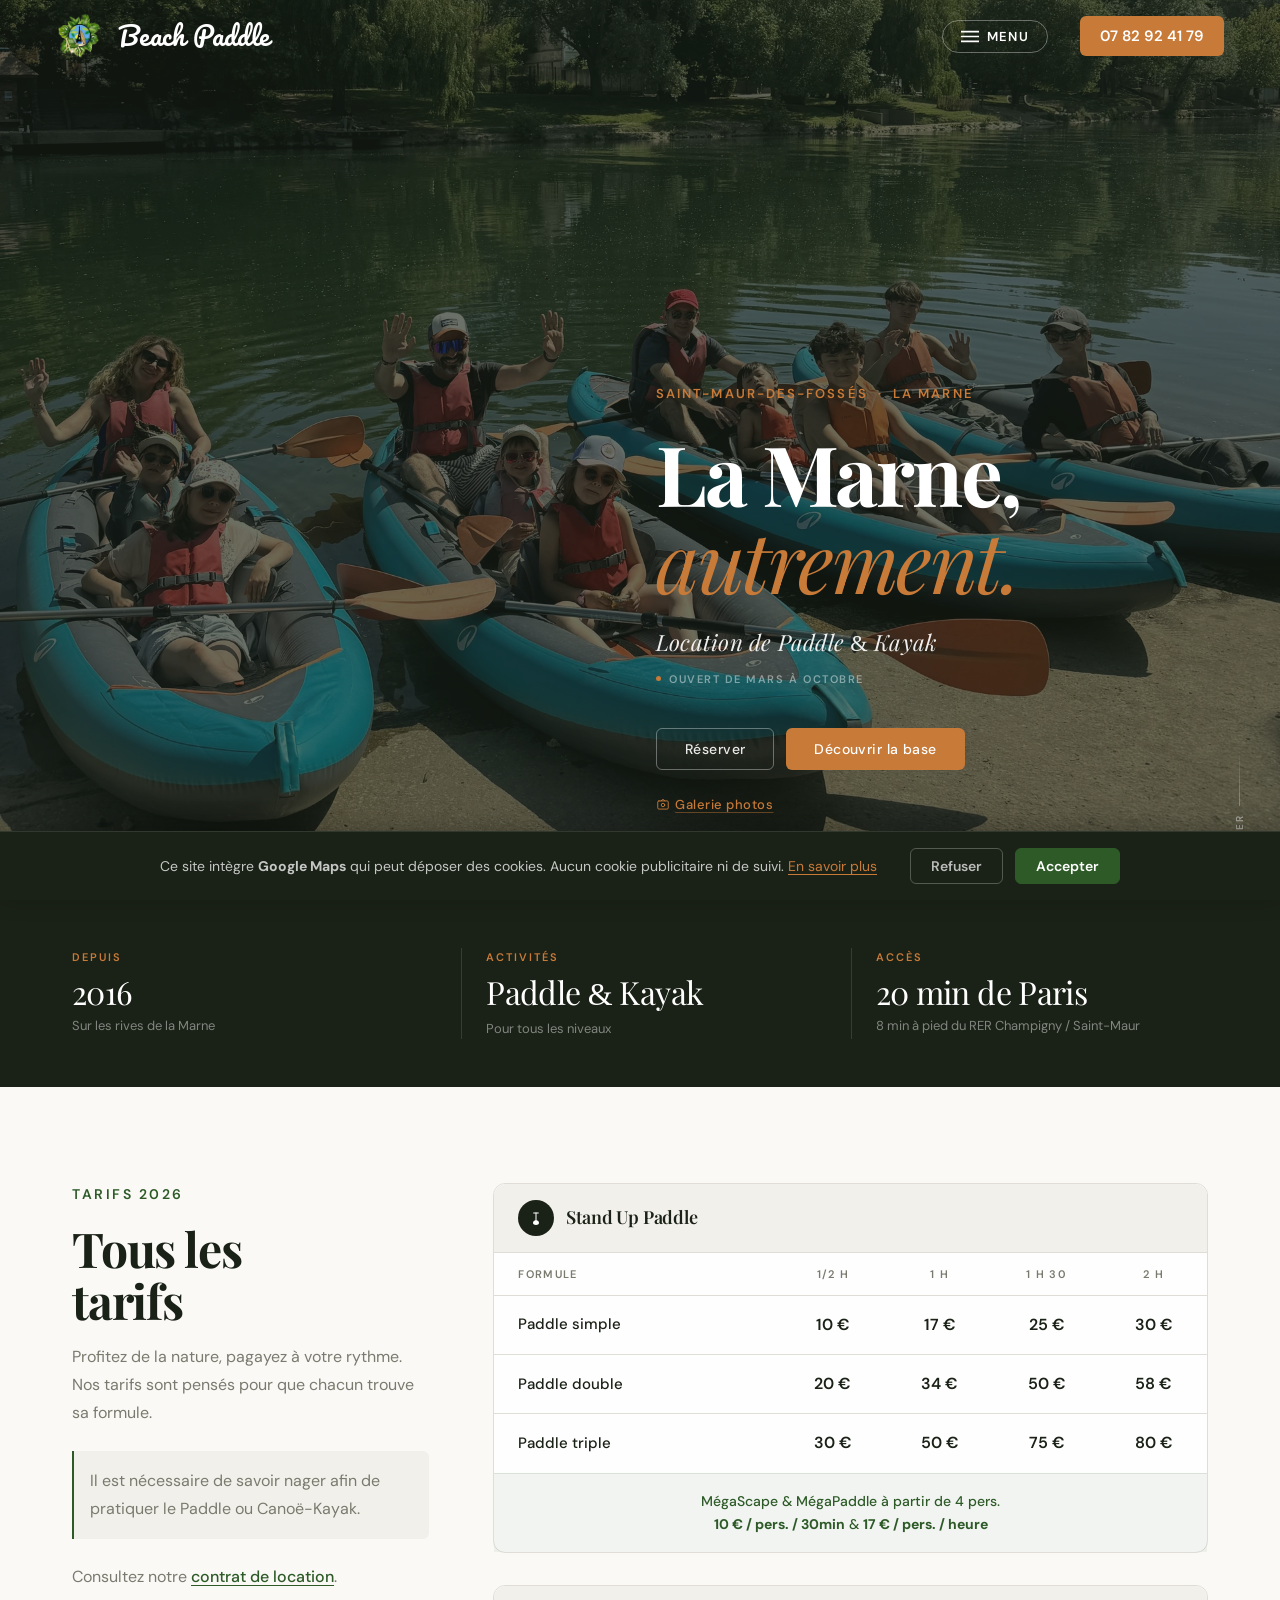
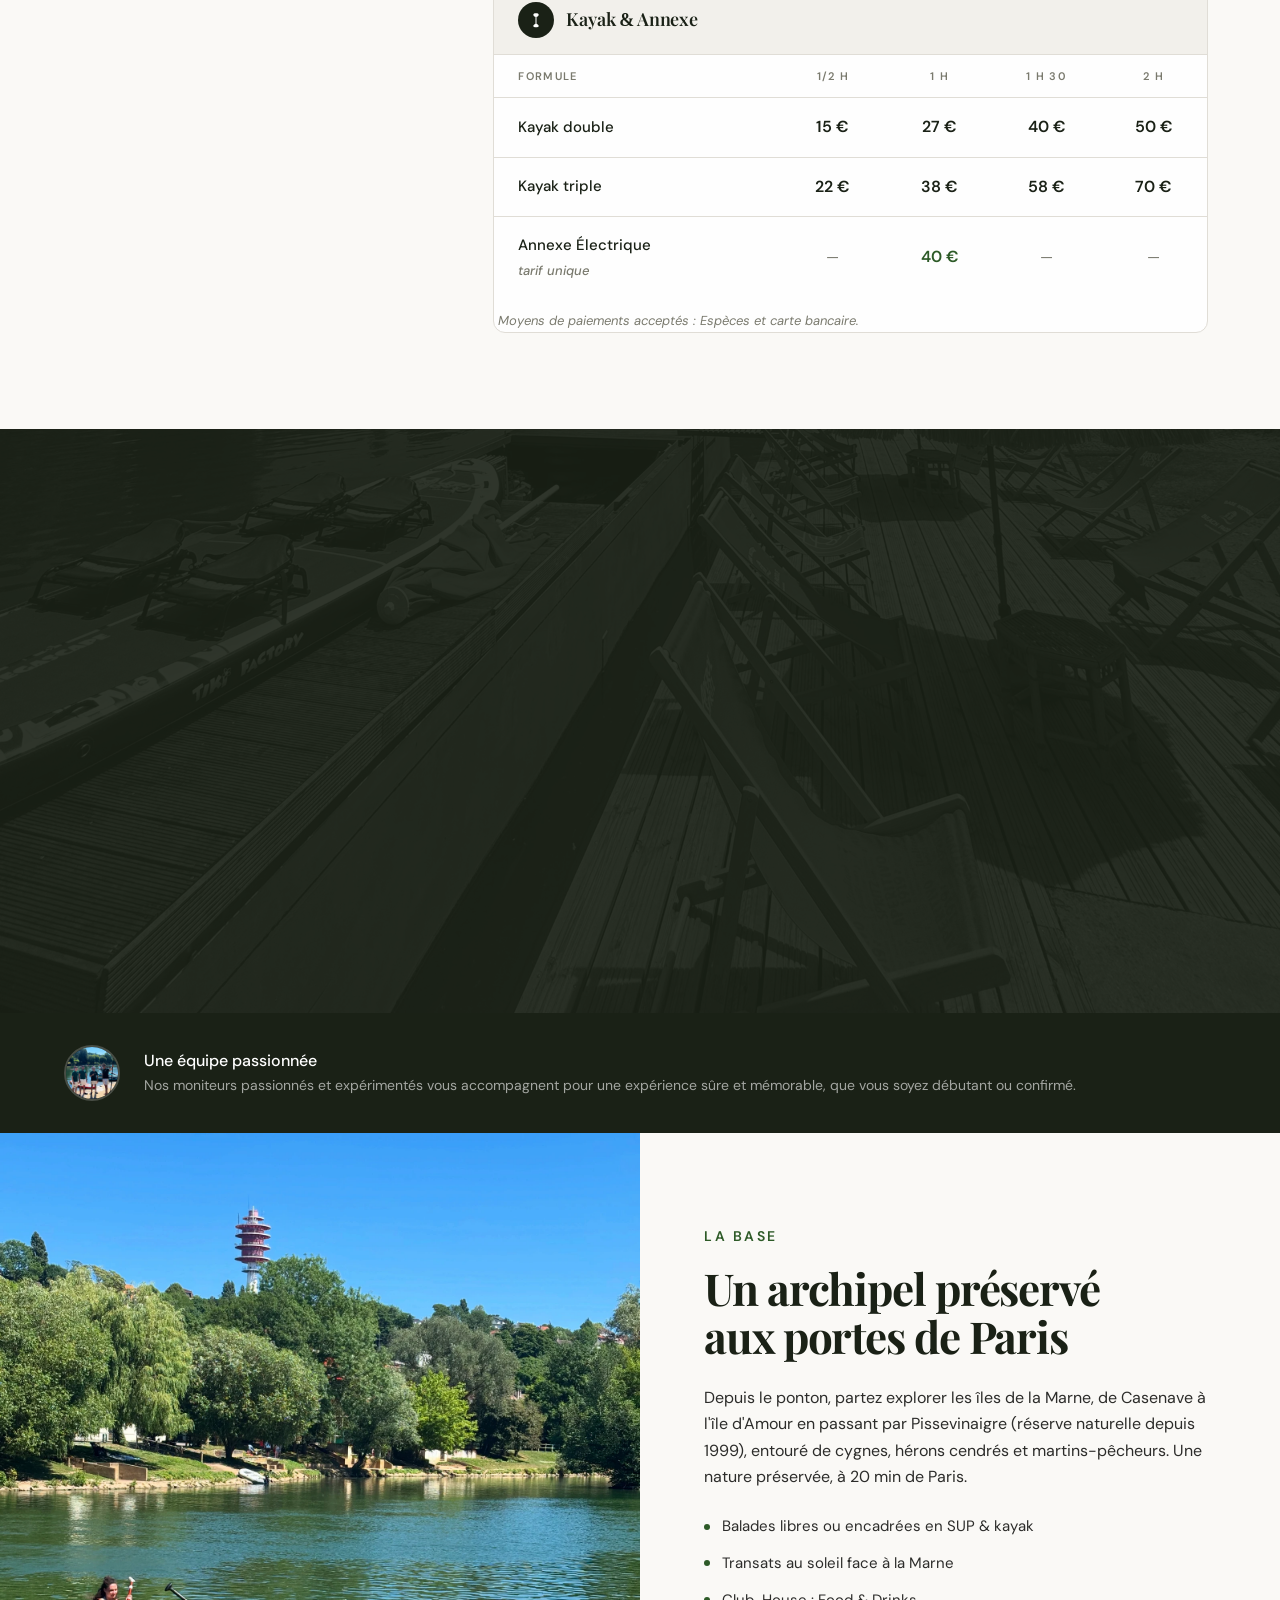
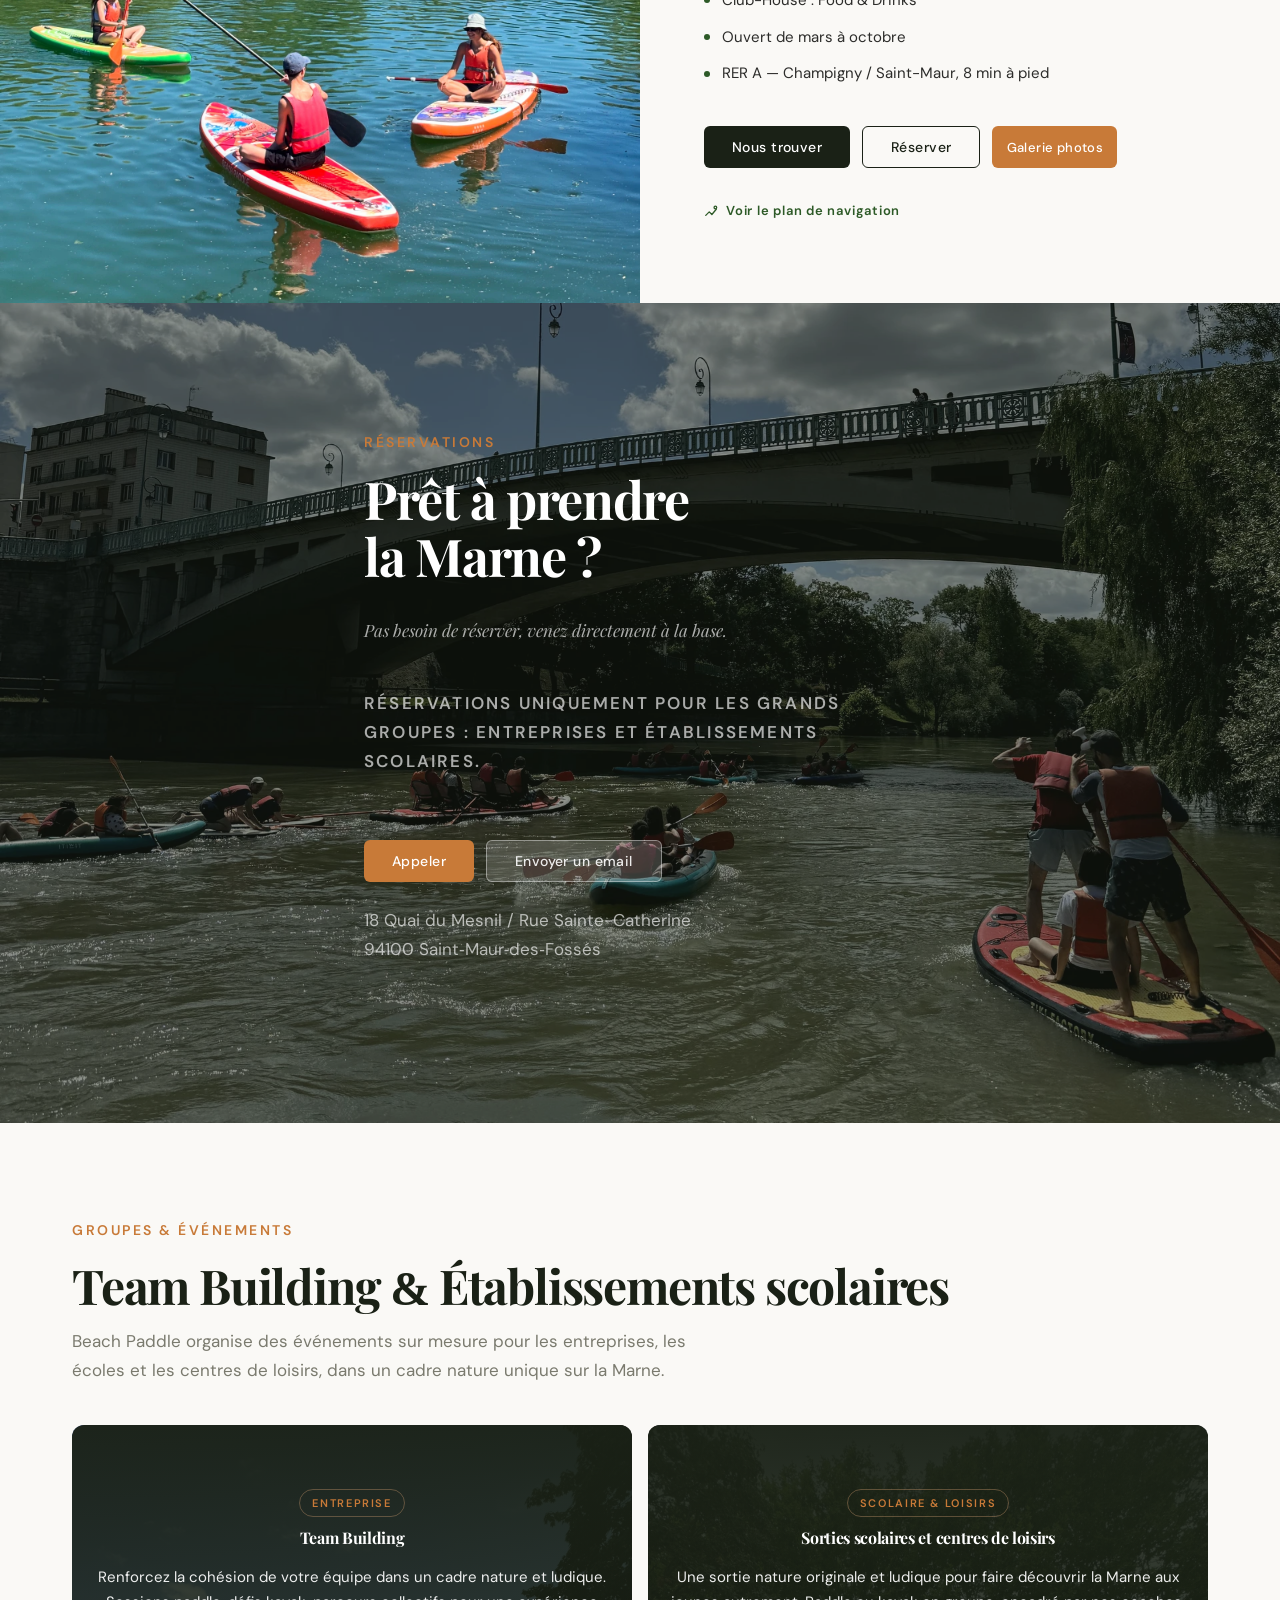
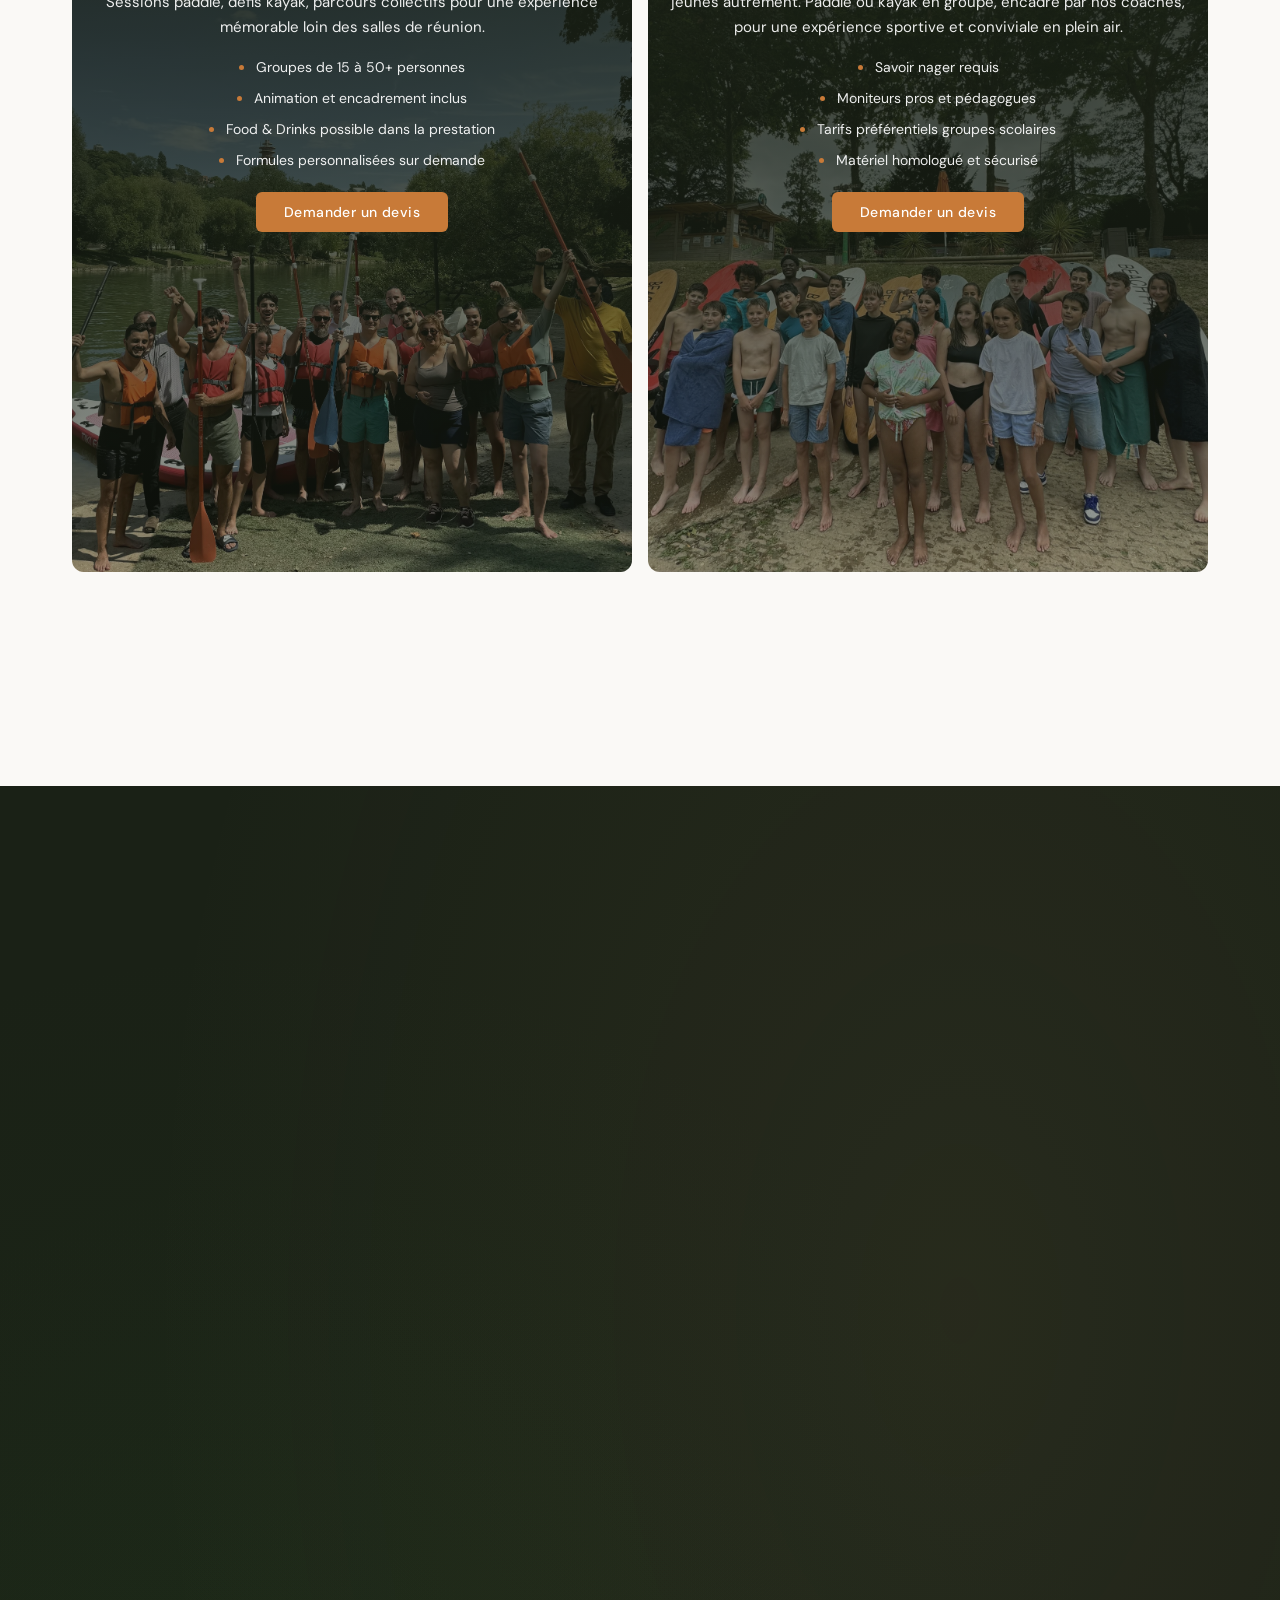
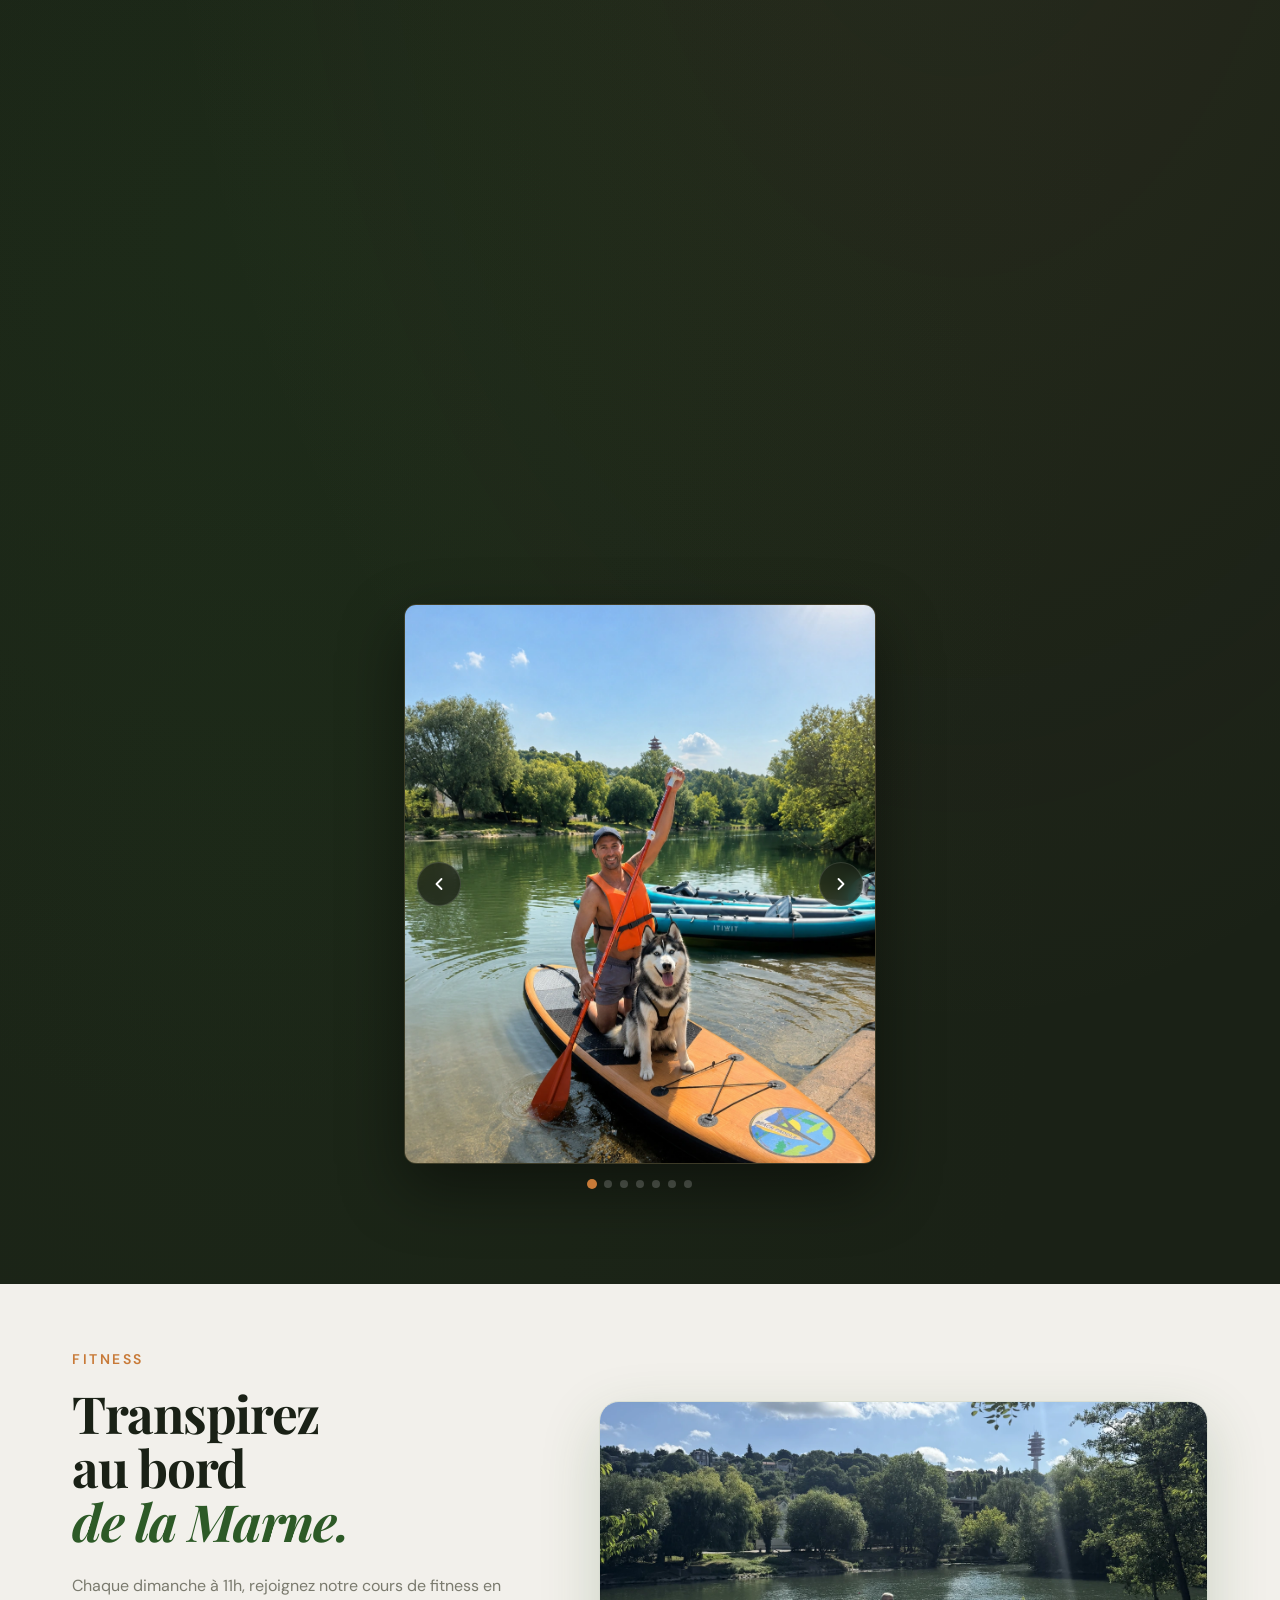
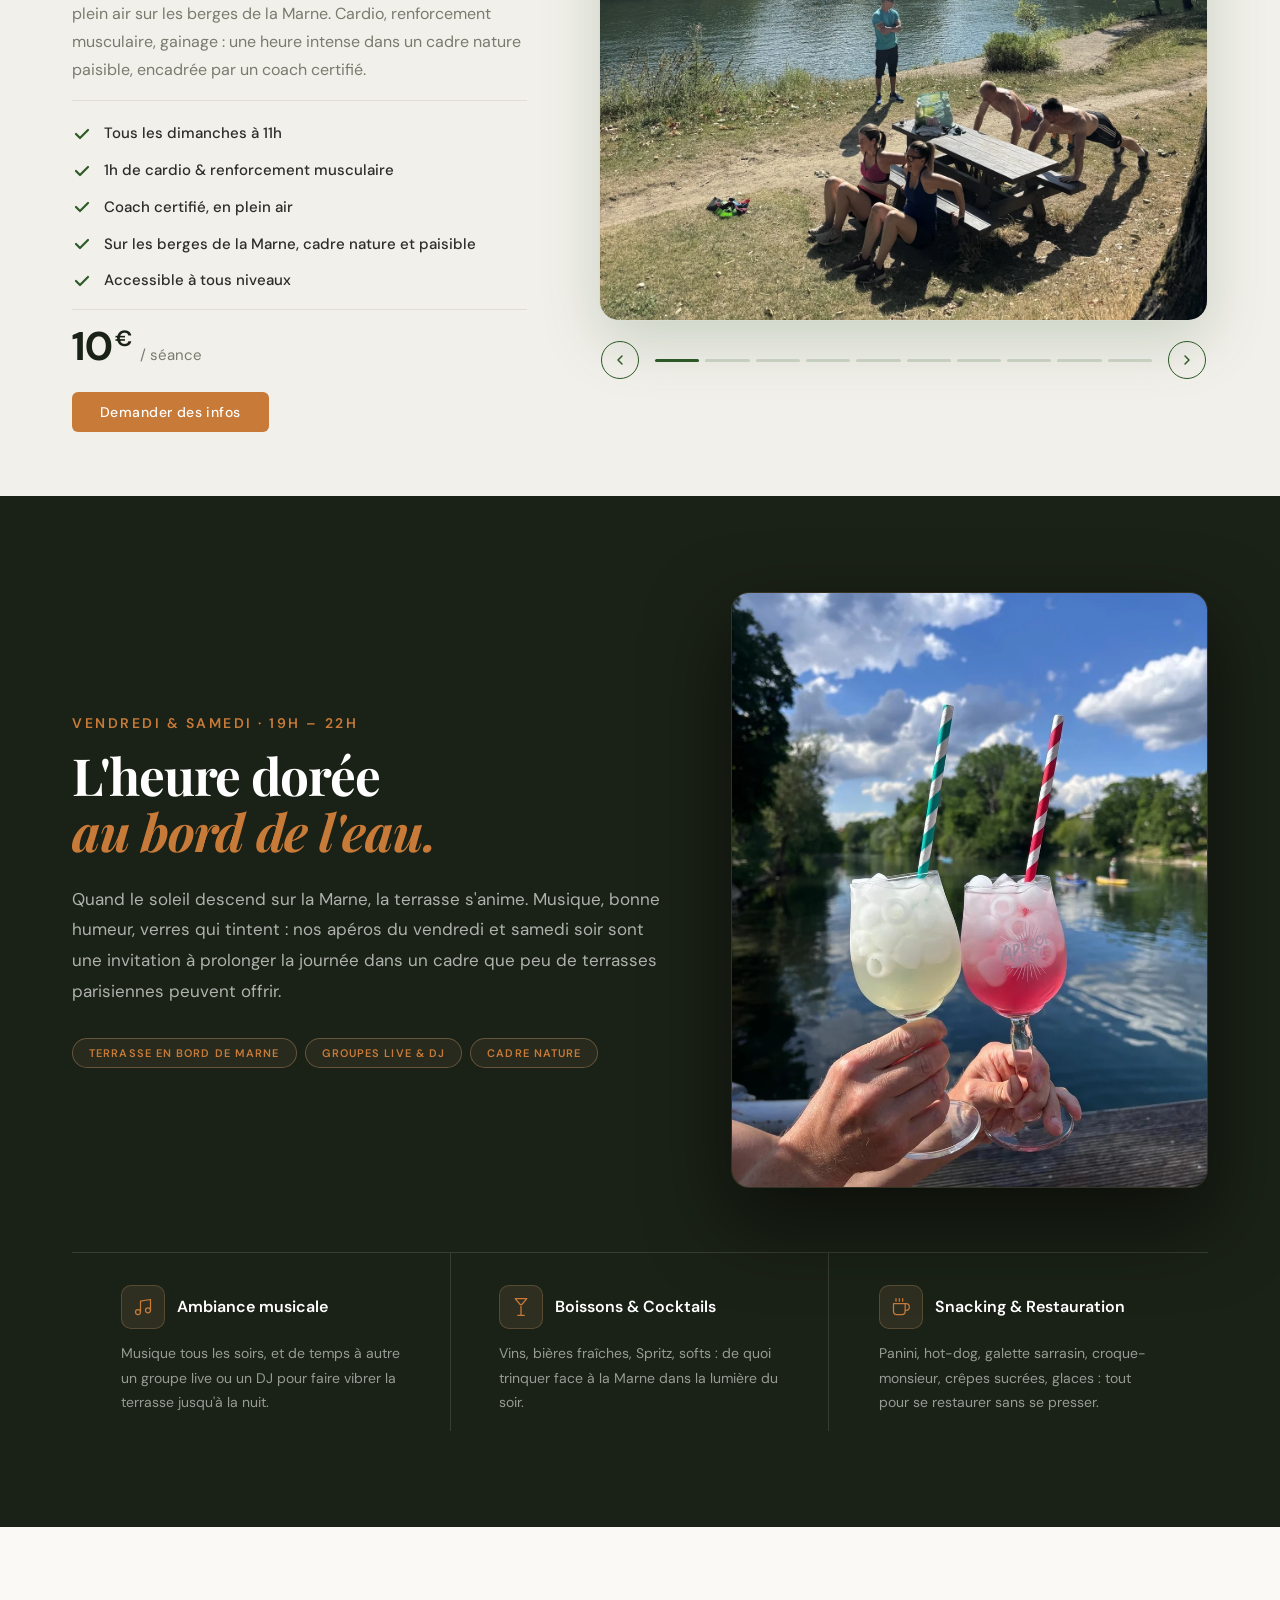
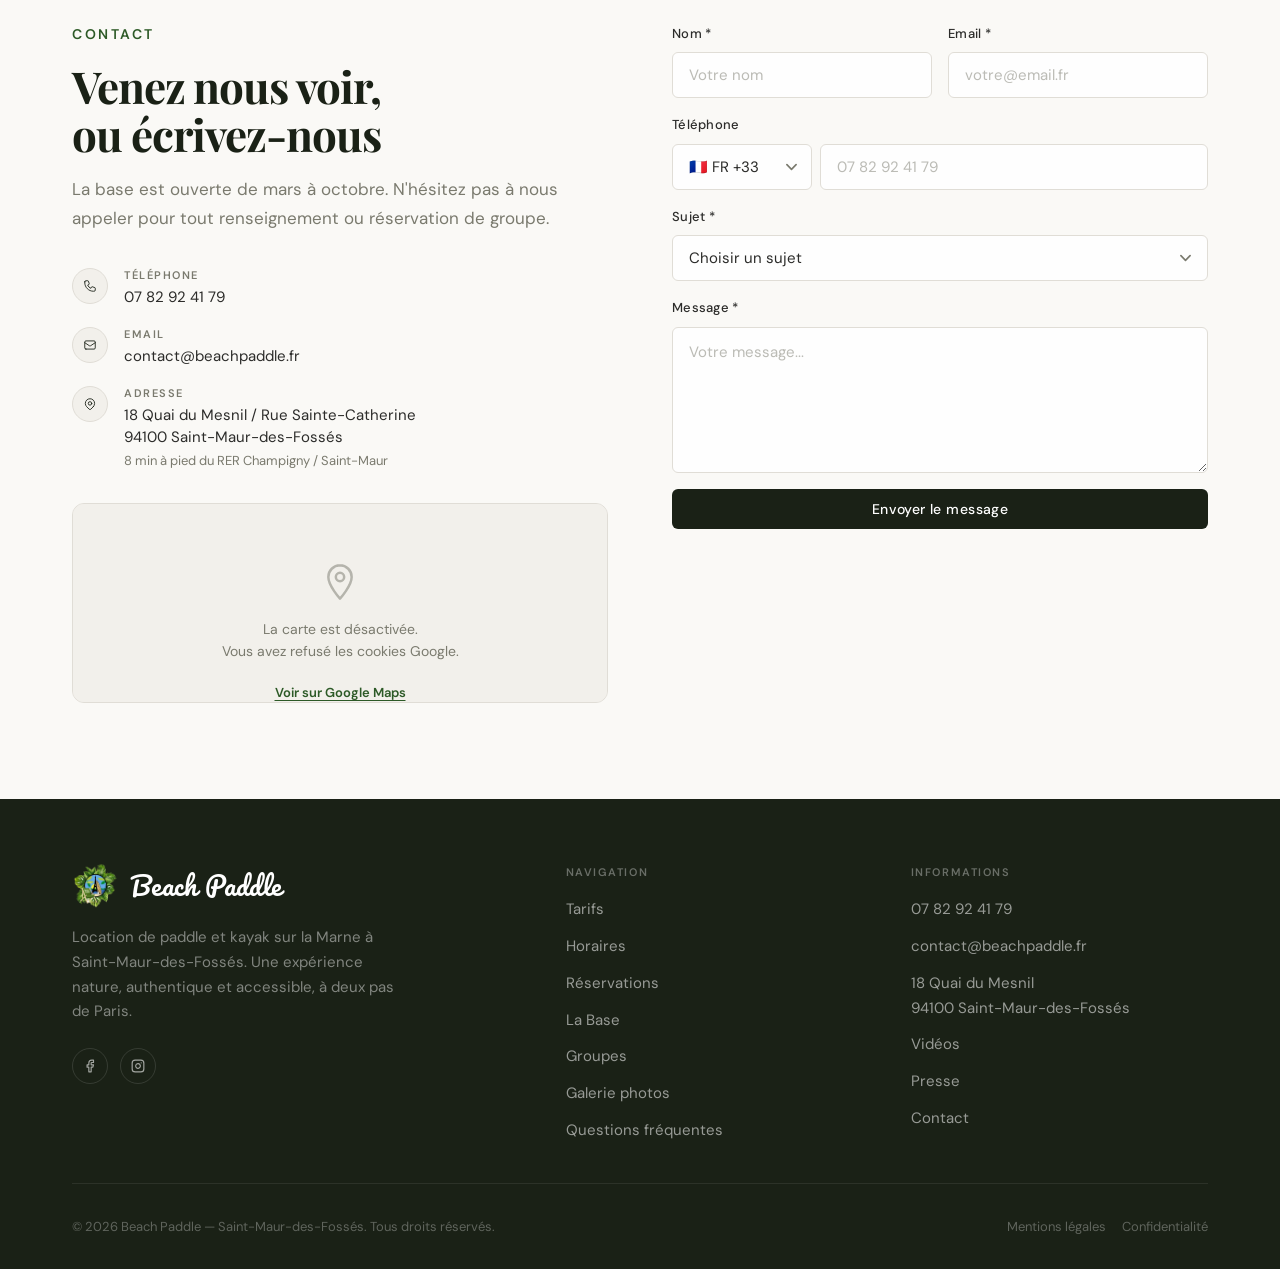
==== index.html @ 8440293f "feat(canipaddle): titre événement "Samedi 6 juin 2026" entre partenaire et cards - Label "Prochain é" ====
<!DOCTYPE html>
<html lang="fr">
<head>
  <meta charset="UTF-8">
  <meta name="viewport" content="width=device-width, initial-scale=1.0">

  <!-- Favicon -->
  <link rel="icon" type="image/x-icon"   href="/favicon.ico?v=2">
  <link rel="icon" type="image/png" sizes="32x32" href="/favicon-32x32.png?v=2">
  <link rel="icon" type="image/png" sizes="16x16" href="/favicon-16x16.png?v=2">
  <link rel="apple-touch-icon" sizes="180x180"    href="/apple-touch-icon.png?v=2">

  <title>Beach Paddle | Location Paddle &amp; Kayak sur la Marne — Saint-Maur-des-Fossés</title>
  <meta name="description" content="En famille, entre amis ou en solo, profitez de la Marne en stand up paddle ou kayak. Base nautique à Saint-Maur-des-Fossés, à 20 min de Paris — ouverte de mars à octobre, dès 10 €.">
  <meta name="keywords" content="paddle, kayak, location, Marne, Saint-Maur-des-Fossés, stand up paddle, SUP, Val-de-Marne, Paris, canipaddle, canipaddle Île-de-France, canipaddle Saint-Maur">
  <meta name="robots" content="index, follow">
  <meta name="author" content="Beach Paddle">
  <link rel="canonical" href="https://www.beachpaddle.fr/">
  <meta name="google-site-verification" content="aRPT_QRKcczb1KLio-6nwAgC1v65ouwt_DD3OwjP_bQ">

  <!-- Open Graph -->
  <meta property="og:type" content="website">
  <meta property="og:url" content="https://www.beachpaddle.fr/">
  <meta property="og:title" content="Beach Paddle | Location Paddle &amp; Kayak sur la Marne">
  <meta property="og:description" content="En famille, entre amis ou en solo, profitez de la Marne en stand up paddle ou kayak. Base nautique à Saint-Maur-des-Fossés, à 20 min de Paris — dès 10 €.">
  <meta property="og:image" content="https://www.beachpaddle.fr/Image%20Beach%20Paddle/groupe-kayak-paddle-marne-saint-maur-des-fosses.jpg">
  <meta property="og:image:width" content="1200">
  <meta property="og:image:height" content="800">
  <meta property="og:image:alt" content="Groupe avec de nombreux kayaks et paddles sur la Marne à Saint-Maur-des-Fossés">
  <meta property="og:locale" content="fr_FR">
  <meta property="og:site_name" content="Beach Paddle">

  <!-- Twitter Card -->
  <meta name="twitter:card" content="summary_large_image">
  <meta name="twitter:title" content="Beach Paddle | Location Paddle &amp; Kayak sur la Marne">
  <meta name="twitter:description" content="En famille, entre amis ou en solo, profitez de la Marne en stand up paddle ou kayak. Base nautique à Saint-Maur-des-Fossés, à 20 min de Paris — dès 10 €.">
  <meta name="twitter:image" content="https://www.beachpaddle.fr/Image%20Beach%20Paddle/groupe-kayak-paddle-marne-saint-maur-des-fosses.jpg">

  <!-- Géolocalisation -->
  <meta name="geo.region" content="FR-94">
  <meta name="geo.placename" content="Saint-Maur-des-Fossés">
  <meta name="geo.position" content="48.7978;2.5047">
  <meta name="ICBM" content="48.7978, 2.5047">

  
  

  <!-- Google Fonts -->
  <link rel="preconnect" href="https://fonts.googleapis.com">
  <link rel="preconnect" href="https://fonts.gstatic.com" crossorigin>
  <link href="https://fonts.googleapis.com/css2?family=Playfair+Display:ital,wght@0,400;0,700;1,400;1,700&family=DM+Sans:opsz,wght@9..40,300;9..40,400;9..40,500;9..40,600&family=Pacifico&display=swap" rel="stylesheet">

  <!-- Preconnect Stripe -->
  <link rel="preconnect" href="https://buy.stripe.com">
  <link rel="dns-prefetch" href="https://buy.stripe.com">

  <!-- Preload hero image (LCP) -->
  <link rel="preload" as="image" href="Image Beach Paddle/groupe-kayak-paddle-marne-saint-maur-des-fosses.webp" fetchpriority="high">

  <!-- AI discoverability -->
  <link type="text/plain" rel="llms" href="/llms.txt">

  <!-- Styles -->
  <link rel="stylesheet" href="css/style.css?v=70">
  <link rel="stylesheet" href="css/canipaddle.css?v=3">

  <!-- Structured Data -->
  <script type="application/ld+json">
  {
    "@context": "https://schema.org",
    "@type": ["LocalBusiness", "SportsActivityLocation"],
    "name": "Beach Paddle",
    "description": "Location de Stand Up Paddle et Canoë-Kayak sur la Marne à Saint-Maur-des-Fossés. Activités nautiques pour tous niveaux à 20 min de Paris.",
    "url": "https://www.beachpaddle.fr/",
    "telephone": "+33782924179",
    "email": "contact@beachpaddle.fr",
    "address": {
      "@type": "PostalAddress",
      "streetAddress": "18 Quai du Mesnil",
      "addressLocality": "Saint-Maur-des-Fossés",
      "postalCode": "94100",
      "addressRegion": "Val-de-Marne",
      "addressCountry": "FR"
    },
    "geo": {
      "@type": "GeoCoordinates",
      "latitude": 48.79780,
      "longitude": 2.50470
    },
    "hasMap": "https://maps.google.com/?q=18+Quai+du+Mesnil+Saint-Maur-des-Foss%C3%A9s",
    "openingHoursSpecification": [
      {
        "@type": "OpeningHoursSpecification",
        "dayOfWeek": ["Wednesday"],
        "opens": "14:00",
        "closes": "19:00",
        "validFrom": "2026-03-01",
        "validThrough": "2026-05-31"
      },
      {
        "@type": "OpeningHoursSpecification",
        "dayOfWeek": ["Saturday","Sunday","PublicHolidays"],
        "opens": "11:00",
        "closes": "19:00",
        "validFrom": "2026-03-01",
        "validThrough": "2026-05-31"
      },
      {
        "@type": "OpeningHoursSpecification",
        "dayOfWeek": ["Monday","Tuesday","Wednesday","Thursday","Friday"],
        "opens": "14:00",
        "closes": "19:00",
        "validFrom": "2026-06-01",
        "validThrough": "2026-08-31"
      },
      {
        "@type": "OpeningHoursSpecification",
        "dayOfWeek": ["Saturday","Sunday","PublicHolidays"],
        "opens": "11:00",
        "closes": "19:00",
        "validFrom": "2026-06-01",
        "validThrough": "2026-08-31"
      },
      {
        "@type": "OpeningHoursSpecification",
        "dayOfWeek": ["Wednesday"],
        "opens": "14:00",
        "closes": "19:00",
        "validFrom": "2026-09-01",
        "validThrough": "2026-10-31"
      },
      {
        "@type": "OpeningHoursSpecification",
        "dayOfWeek": ["Saturday","Sunday","PublicHolidays"],
        "opens": "11:00",
        "closes": "19:00",
        "validFrom": "2026-09-01",
        "validThrough": "2026-10-31"
      }
    ],
    "priceRange": "€€",
    "currenciesAccepted": "EUR",
    "paymentAccepted": "Cash, Credit Card",
    "areaServed": ["Saint-Maur-des-Fossés", "Val-de-Marne", "Champigny-sur-Marne", "Île-de-France"],
    "aggregateRating": {
      "@type": "AggregateRating",
      "ratingValue": "4.6",
      "reviewCount": "351",
      "bestRating": "5",
      "worstRating": "1"
    },
    "image": "https://www.beachpaddle.fr/Image%20Beach%20Paddle/groupe-kayak-paddle-marne-saint-maur-des-fosses.jpg",
    "logo": "https://www.beachpaddle.fr/Image%20Beach%20Paddle/logo-beach-paddle.png",
    "sameAs": [
      "https://www.facebook.com/beachpaddle",
      "https://www.instagram.com/beach.paddle.paris"
    ]
  }
  </script>

  <script type="application/ld+json">
  {
    "@context": "https://schema.org",
    "@type": "WebSite",
    "name": "Beach Paddle",
    "url": "https://www.beachpaddle.fr/",
    "inLanguage": "fr-FR",
    "description": "Location de Stand Up Paddle et Canoë-Kayak sur la Marne à Saint-Maur-des-Fossés, à 20 min de Paris."
  }
  </script>

  <script type="application/ld+json">
  {
    "@context": "https://schema.org",
    "@type": "Service",
    "name": "Location de Stand Up Paddle sur la Marne",
    "serviceType": "Location de Stand Up Paddle",
    "description": "Location de planches de Stand Up Paddle 1, 2 ou 3 personnes sur la Marne à Saint-Maur-des-Fossés. Dès 10 € pour 30 minutes.",
    "provider": {
      "@type": "LocalBusiness",
      "name": "Beach Paddle",
      "url": "https://www.beachpaddle.fr/"
    },
    "areaServed": {
      "@type": "City",
      "name": "Saint-Maur-des-Fossés"
    },
    "offers": [
      {
        "@type": "Offer",
        "name": "Paddle simple — 30 min",
        "priceCurrency": "EUR",
        "price": "10"
      },
      {
        "@type": "Offer",
        "name": "Paddle simple — 1h",
        "priceCurrency": "EUR",
        "price": "17"
      },
      {
        "@type": "Offer",
        "name": "Kayak double — 1h",
        "priceCurrency": "EUR",
        "price": "27"
      }
    ]
  }
  </script>

  <script type="application/ld+json">
  {
    "@context": "https://schema.org",
    "@type": "FAQPage",
    "mainEntity": [
      {
        "@type": "Question",
        "name": "Qu'est-ce que le Stand Up Paddle ?",
        "acceptedAnswer": {
          "@type": "Answer",
          "text": "Le Stand Up Paddle (SUP) est une activité nautique qui consiste à se tenir debout sur une grande planche et à se propulser à l'aide d'une pagaie. Accessible dès les premières minutes, c'est une activité idéale pour découvrir la nature sur l'eau, travailler l'équilibre et profiter d'un moment de détente en plein air."
        }
      },
      {
        "@type": "Question",
        "name": "Qu'est-ce que le Canoë-Kayak ?",
        "acceptedAnswer": {
          "@type": "Answer",
          "text": "Le canoë-kayak se pratique assis dans une embarcation légère, en pagayant à deux pales. Plus enveloppant que le paddle, il est parfait pour les longues balades, les familles ou ceux qui préfèrent rester au sec. Nos kayaks accueillent 2 ou 3 personnes."
        }
      },
      {
        "@type": "Question",
        "name": "Qui peut pratiquer le paddle ou le kayak ?",
        "acceptedAnswer": {
          "@type": "Answer",
          "text": "Tout le monde, à partir du moment où vous savez nager au moins 25 mètres. Aucun niveau sportif particulier n'est requis. Un gilet de sauvetage est fourni et porté durant toute l'activité."
        }
      },
      {
        "@type": "Question",
        "name": "Y a-t-il un âge minimum pour faire du paddle ?",
        "acceptedAnswer": {
          "@type": "Answer",
          "text": "Il n'y a pas réellement d'âge minimum. La seule condition est de savoir nager. Les enfants sont les bienvenus, accompagnés d'un adulte."
        }
      },
      {
        "@type": "Question",
        "name": "Le paddle, c'est compliqué ?",
        "acceptedAnswer": {
          "@type": "Answer",
          "text": "Pas du tout. Le paddle est l'une des activités nautiques les plus accessibles qui soit. La Marne est un plan d'eau plat et calme, notre matériel est de qualité, et une initiation est réalisée avant chaque sortie pour les novices."
        }
      },
      {
        "@type": "Question",
        "name": "Faut-il réserver pour faire du paddle à Beach Paddle ?",
        "acceptedAnswer": {
          "@type": "Answer",
          "text": "Non, aucune réservation n'est nécessaire pour une location individuelle ou en famille. En revanche, une réservation est obligatoire pour les groupes à partir de 15 personnes, les Team Building et les sorties scolaires."
        }
      },
      {
        "@type": "Question",
        "name": "Organisez-vous des sorties de groupe ?",
        "acceptedAnswer": {
          "@type": "Answer",
          "text": "Oui, tout à fait. Nous organisons des sessions sur mesure pour les entreprises (Team Building) et les établissements scolaires ou centres aérés. Contactez-nous pour un devis personnalisé."
        }
      },
      {
        "@type": "Question",
        "name": "Peut-on venir avec son chien ?",
        "acceptedAnswer": {
          "@type": "Answer",
          "text": "Oui, c'est une nouveauté 2026 : Beach Paddle lance officiellement le Canipaddle en Île-de-France. Deux formats : une Balade Confirmés (10h30, 5 binômes max, 50 € par binôme) pour ceux qui ont déjà pratiqué, et une Initiation Débutants (12h30, zéro prérequis, 35 € par binôme). Les deux sessions ont lieu le 6 juin 2026 à Saint-Maur-des-Fossés, encadrées par un éducateur canin certifié de l'association La Fibre Canine."
        }
      },
      {
        "@type": "Question",
        "name": "Quelle tenue adopter pour faire du paddle ?",
        "acceptedAnswer": {
          "@type": "Answer",
          "text": "Nous recommandons une tenue confortable et adaptée à la météo, un maillot de bain ou un short en été. L'activité se pratique pieds nus. Un gilet de sauvetage homologué vous est fourni et doit être porté pendant toute la durée de la session."
        }
      },
      {
        "@type": "Question",
        "name": "Quels moyens de paiement acceptez-vous ?",
        "acceptedAnswer": {
          "@type": "Answer",
          "text": "Nous acceptons les espèces et le paiement par carte bancaire sur place."
        }
      },
      {
        "@type": "Question",
        "name": "Quels sont les horaires d'ouverture de Beach Paddle ?",
        "acceptedAnswer": {
          "@type": "Answer",
          "text": "La base est ouverte de mars à octobre. Mars, Avril, Mai, Septembre, Octobre : mercredi 14h–19h, samedi, dimanche et jours fériés 11h–19h. Juin, Juillet, Août : lundi au vendredi 14h–19h, samedi, dimanche et jours fériés 11h–19h."
        }
      },
      {
        "@type": "Question",
        "name": "Comment trouver la base Beach Paddle ?",
        "acceptedAnswer": {
          "@type": "Answer",
          "text": "18 Quai du Mesnil / Rue Sainte-Catherine, 94100 Saint-Maur-des-Fossés. En transports en commun : RER A, descendre à la gare de Champigny / Saint-Maur. La base est à 8 minutes à pied le long des bords de Marne."
        }
      }
    ]
  }
  </script>

  <script type="application/ld+json">
  {
    "@context": "https://schema.org",
    "@type": "Event",
    "name": "Canipaddle Balade Confirmés — Beach Paddle",
    "description": "Balade canipaddle de 1h30 sur la Marne à Saint-Maur-des-Fossés. Groupe intimiste de 5 binômes, exploration des îles de la Marne, encadrée par un éducateur canin certifié de l'association La Fibre Canine.",
    "startDate": "2026-06-06T10:30:00+02:00",
    "endDate": "2026-06-06T12:00:00+02:00",
    "eventStatus": "https://schema.org/EventScheduled",
    "eventAttendanceMode": "https://schema.org/OfflineEventAttendanceMode",
    "location": {
      "@type": "Place",
      "name": "Beach Paddle — Base nautique de la Marne",
      "address": {
        "@type": "PostalAddress",
        "streetAddress": "18 Quai du Mesnil",
        "addressLocality": "Saint-Maur-des-Fossés",
        "postalCode": "94100",
        "addressCountry": "FR"
      },
      "geo": {
        "@type": "GeoCoordinates",
        "latitude": 48.79780,
        "longitude": 2.50470
      }
    },
    "offers": {
      "@type": "Offer",
      "price": "50",
      "priceCurrency": "EUR",
      "availability": "https://schema.org/InStock",
      "url": "https://www.beachpaddle.fr/#paddle-dog"
    },
    "organizer": {
      "@type": "Organization",
      "name": "Beach Paddle",
      "url": "https://www.beachpaddle.fr/"
    }
  }
  </script>

  <script type="application/ld+json">
  {
    "@context": "https://schema.org",
    "@type": "Event",
    "name": "Canipaddle Initiation Débutants — Beach Paddle",
    "description": "Initiation canipaddle de 1h30 sur la Marne à Saint-Maur-des-Fossés. Zéro prérequis, mise à l'eau progressive, rotations de 10 minutes sur l'eau. Encadrée par un éducateur canin certifié de l'association La Fibre Canine.",
    "startDate": "2026-06-06T12:30:00+02:00",
    "endDate": "2026-06-06T14:00:00+02:00",
    "eventStatus": "https://schema.org/EventScheduled",
    "eventAttendanceMode": "https://schema.org/OfflineEventAttendanceMode",
    "location": {
      "@type": "Place",
      "name": "Beach Paddle — Base nautique de la Marne",
      "address": {
        "@type": "PostalAddress",
        "streetAddress": "18 Quai du Mesnil",
        "addressLocality": "Saint-Maur-des-Fossés",
        "postalCode": "94100",
        "addressCountry": "FR"
      },
      "geo": {
        "@type": "GeoCoordinates",
        "latitude": 48.79780,
        "longitude": 2.50470
      }
    },
    "offers": {
      "@type": "Offer",
      "price": "35",
      "priceCurrency": "EUR",
      "availability": "https://schema.org/InStock",
      "url": "https://www.beachpaddle.fr/#paddle-dog"
    },
    "organizer": {
      "@type": "Organization",
      "name": "Beach Paddle",
      "url": "https://www.beachpaddle.fr/"
    }
  }
  </script>
</head>
<body>

  <!-- Skip link -->
  <a href="#main" class="skip-link">Aller au contenu principal</a>

  <!-- =============================================
       NAVIGATION
       ============================================= -->
  <nav class="nav" id="nav" role="navigation" aria-label="Navigation principale">
    <div class="nav-inner">
      <a href="/" class="nav-logo" aria-label="Beach Paddle — Accueil">
        <img src="Image Beach Paddle/logo-beach-paddle.webp" alt="Beach Paddle" width="44" height="44" loading="eager" fetchpriority="high">
        <span class="nav-logo-text">Beach Paddle</span>
      </a>

      <div class="nav-dropdown" id="navDropdown">
        <button
          class="nav-dropdown-trigger"
          id="navDropdownBtn"
          aria-haspopup="true"
          aria-expanded="false"
          aria-controls="navDropdownMenu"
          aria-label="Ouvrir le menu"
        >
          <svg class="nav-dropdown-burger" viewBox="0 0 22 16" aria-hidden="true">
            <line x1="0" y1="2"  x2="22" y2="2"/>
            <line x1="0" y1="8"  x2="22" y2="8"/>
            <line x1="0" y1="14" x2="22" y2="14"/>
          </svg>
          Menu
        </button>
        <nav class="nav-dropdown-menu" id="navDropdownMenu" aria-label="Sections" aria-hidden="true">
          <a href="#tarifs">Tarifs</a>
          <a href="#horaires">Horaires</a>
          <a href="#la-base">La Base</a>
          <a href="#reservations">Réservations</a>
          <a href="#groupes">Groupes</a>
          <a href="#paddle-dog">Canipaddle</a>
          <a href="#fitness">Fitness</a>
          <a href="#apero">Apéro</a>
          <a href="#galerie">Galerie photos</a>
          <a href="#videos">Vidéos</a>
          <a href="#presse">Presse</a>
          <a href="#faq">Questions fréquentes</a>
          <a href="#contact">Contact</a>
        </nav>
      </div>

      <a href="tel:0782924179" class="nav-cta" aria-label="Appeler Beach Paddle">
        07 82 92 41 79
      </a>

      <button
        class="nav-toggle"
        id="navToggle"
        aria-controls="mobileMenu"
        aria-expanded="false"
        aria-label="Ouvrir le menu"
      >
        <span></span>
        <span></span>
        <span></span>
      </button>
    </div>
  </nav>

  <!-- Mobile menu -->
  <div class="mobile-menu" id="mobileMenu" aria-hidden="true">
    <nav class="mobile-menu-links" aria-label="Menu mobile">
      <a href="#tarifs">Tarifs</a>
      <a href="#horaires">Horaires</a>
      <a href="#la-base">La Base</a>
      <a href="#reservations">Réservations</a>
      <a href="#groupes">Groupes</a>
      <a href="#paddle-dog">Canipaddle</a>
      <a href="#fitness">Fitness</a>
      <a href="#apero">Apéro</a>
      <a href="#galerie">Galerie photos</a>
      <a href="#videos">Vidéos</a>
      <a href="#presse">Presse</a>
      <a href="#faq">Questions fréquentes</a>
      <a href="#contact">Contact</a>
    </nav>
    <div class="mobile-menu-footer">
      <a href="tel:0782924179">07 82 92 41 79</a>
      <a href="mailto:contact@beachpaddle.fr">contact@beachpaddle.fr</a>
      <a href="https://maps.google.com/?q=18+Quai+du+Mesnil+Saint-Maur-des-Fossés" target="_blank" rel="noopener">
        18 Quai du Mesnil, Saint-Maur-des-Fossés
      </a>
    </div>
  </div>

  <!-- =============================================
       MAIN CONTENT
       ============================================= -->
  <main id="main">

    <!-- =============================================
         HERO
         ============================================= -->
    <section class="hero" id="hero" aria-label="Présentation">
      <div class="hero-media" aria-hidden="true">
        <img
          src="Image Beach Paddle/groupe-kayak-paddle-marne-saint-maur-des-fosses.webp"
          alt="Groupe avec de nombreux kayaks et paddles sur la Marne à Saint-Maur-des-Fossés"
          loading="eager" fetchpriority="high" width="1920" height="2560"
        >
      </div>
      <div class="hero-overlay" aria-hidden="true"></div>

      <div class="hero-content">
        <span class="hero-tag">Saint-Maur-des-Fossés &nbsp;·&nbsp; La Marne</span>
        <h1 class="hero-title">
          La Marne,<br>
          <em>autrement.</em>
        </h1>
        <p class="hero-sub">
          <span class="hero-sub-main">Location de Paddle <span style="font-family:Georgia,serif;font-style:normal;">&amp;</span> Kayak</span>
          <span class="hero-sub-season">
            <span class="hero-sub-dot" aria-hidden="true"></span>Ouvert de mars à octobre
          </span>
        </p>
        <div class="hero-actions">
          <a href="#reservations" class="btn btn-ghost">Réserver</a>
          <a href="#la-base" class="btn btn-primary">Découvrir la base</a>
        </div>
        <a href="#galerie" class="hero-gallery-link">
          <svg viewBox="0 0 24 24" fill="none" stroke="currentColor" stroke-width="1.6" stroke-linecap="round" stroke-linejoin="round" aria-hidden="true"><rect x="3" y="5" width="18" height="14" rx="2"/><circle cx="12" cy="12" r="3"/><path d="M9 5l1.5-2h3L15 5"/></svg>
          Galerie photos
        </a>
      </div>

      <div class="hero-scroll" aria-hidden="true">
        <div class="hero-scroll-line"></div>
        <span>Défiler</span>
      </div>
    </section>

    <!-- =============================================
         INTRO STRIP
         ============================================= -->
    <div class="intro-strip" aria-hidden="true">
      <div class="intro-strip-inner">
        <div class="intro-item reveal">
          <span class="intro-item-label">Depuis</span>
          <span class="intro-item-value">2016</span>
          <span class="intro-item-sub">Sur les rives de la Marne</span>
        </div>
        <div class="intro-item reveal reveal-delay-1">
          <span class="intro-item-label">Activités</span>
          <span class="intro-item-value">Paddle <span style="font-family:Georgia,serif;">&amp;</span> Kayak</span>
          <span class="intro-item-sub">Pour tous les niveaux</span>
        </div>
        <div class="intro-item reveal reveal-delay-2">
          <span class="intro-item-label">Accès</span>
          <span class="intro-item-value">20 min de Paris</span>
          <span class="intro-item-sub">8 min à pied du RER Champigny / Saint-Maur</span>
        </div>
      </div>
    </div>

    <!-- =============================================
         TARIFS
         ============================================= -->
    <section class="section-tarifs" id="tarifs" aria-labelledby="tarifs-title">
      <div class="container">
        <div class="tarifs-grid">

          <div class="tarifs-intro reveal">
            <span class="section-label">Tarifs 2026</span>
            <h2 id="tarifs-title">Tous les<br>tarifs</h2>
            <p>Profitez de la nature, pagayez à votre rythme. Nos tarifs sont pensés pour que chacun trouve sa formule.</p>
            <p class="tarifs-note">
              Il est nécessaire de savoir nager afin de pratiquer le Paddle ou Canoë-Kayak.
            </p>
            <p class="tarifs-contrat">
              Consultez notre <a href="Image Beach Paddle/Contrat location.png" target="_blank" rel="noopener" class="tarifs-contrat-link">contrat de location</a>.
            </p>
          </div>

    
          <div class="tarifs-tables">

            <!-- PADDLE -->
            <div class="tarifs-block reveal reveal-delay-1">
              <div class="tarifs-block-head">
                <div class="tarifs-block-icon" aria-hidden="true">
                  <svg viewBox="0 0 24 24" aria-hidden="true">
                    <!-- Poignée en T -->
                    <path d="M8.5 4.5h7" stroke-linecap="round"/>
                    <!-- Manche -->
                    <path d="M12 4.5v10.5" stroke-linecap="round"/>
                    <!-- Pale large (pagaie simple SUP) -->
                    <path d="M12 15C9 15.5 7.5 17.5 7.5 19.5C7.5 21.5 9.5 22.5 12 22.5C14.5 22.5 16.5 21.5 16.5 19.5C16.5 17.5 15 15.5 12 15Z" style="fill:#fff;stroke:none"/>
                  </svg>
                </div>
                <span class="tarifs-block-title">Stand Up Paddle</span>
              </div>
              <div class="tarifs-table-wrap">
                <table class="tarifs-table" role="table">
                  <caption class="sr-only">Tarifs Stand Up Paddle</caption>
                  <thead>
                    <tr>
                      <th scope="col">Formule</th>
                      <th scope="col">1/2 H</th>
                      <th scope="col">1 H</th>
                      <th scope="col">1 H 30</th>
                      <th scope="col">2 H</th>
                    </tr>
                  </thead>
                  <tbody>
                    <tr>
                      <td>Paddle simple</td>
                      <td><span class="price">10 €</span></td>
                      <td><span class="price">17 €</span></td>
                      <td><span class="price">25 €</span></td>
                      <td><span class="price">30 €</span></td>
                    </tr>
                    <tr>
                      <td>Paddle double</td>
                      <td><span class="price">20 €</span></td>
                      <td><span class="price">34 €</span></td>
                      <td><span class="price">50 €</span></td>
                      <td><span class="price">58 €</span></td>
                    </tr>
                    <tr>
                      <td>Paddle triple</td>
                      <td><span class="price">30 €</span></td>
                      <td><span class="price">50 €</span></td>
                      <td><span class="price">75 €</span></td>
                      <td><span class="price">80 €</span></td>
                    </tr>
                  </tbody>
                </table>
              </div>
              <div class="tarifs-special">
                MégaScape &amp; MégaPaddle à partir de 4 pers.<br><strong>10 € / pers. / 30min</strong> &amp; <strong>17 € / pers. / heure</strong>
              </div>
            </div>

            <!-- KAYAK -->
            <div class="tarifs-block reveal reveal-delay-2">
              <div class="tarifs-block-head">
                <div class="tarifs-block-icon" aria-hidden="true">
                  <svg viewBox="0 0 24 24" aria-hidden="true">
                    <!-- Pale du haut -->
                    <path d="M12 7.5C9.5 7 8 5.5 8 4C8 2.5 9.8 2 12 2C14.2 2 16 2.5 16 4C16 5.5 14.5 7 12 7.5Z" style="fill:#fff;stroke:none"/>
                    <!-- Manche central (rallongé) -->
                    <path d="M12 7.5v10" stroke-linecap="round"/>
                    <!-- Pale du bas -->
                    <path d="M12 17.5C9.5 18 8 19.5 8 21C8 22.5 9.8 23 12 23C14.2 23 16 22.5 16 21C16 19.5 14.5 18 12 17.5Z" style="fill:#fff;stroke:none"/>
                  </svg>
                </div>
                <span class="tarifs-block-title">Kayak <span style="font-family:Georgia,serif;">&amp;</span> Annexe</span>
              </div>
              <div class="tarifs-table-wrap">
                <table class="tarifs-table" role="table">
                  <caption class="sr-only">Tarifs Kayak et Annexe Électrique</caption>
                  <thead>
                    <tr>
                      <th scope="col">Formule</th>
                      <th scope="col">1/2 H</th>
                      <th scope="col">1 H</th>
                      <th scope="col">1 H 30</th>
                      <th scope="col">2 H</th>
                    </tr>
                  </thead>
                  <tbody>
                    <tr>
                      <td>Kayak double</td>
                      <td><span class="price">15 €</span></td>
                      <td><span class="price">27 €</span></td>
                      <td><span class="price">40 €</span></td>
                      <td><span class="price">50 €</span></td>
                    </tr>
                    <tr>
                      <td>Kayak triple</td>
                      <td><span class="price">22 €</span></td>
                      <td><span class="price">38 €</span></td>
                      <td><span class="price">58 €</span></td>
                      <td><span class="price">70 €</span></td>
                    </tr>
                    <tr>
                      <td>Annexe Électrique<br><span style="font-size:0.8125rem;color:var(--c-muted);font-style:italic;">tarif unique</span></td>
                      <td>—</td>
                      <td><span class="price price-highlight">40 €</span></td>
                      <td>—</td>
                      <td>—</td>
                    </tr>
                  </tbody>
                </table>
              </div>
              <p class="tarifs-payment-note">Moyens de paiements acceptés : Espèces et carte bancaire.</p>
            </div>

          </div><!-- /tarifs-tables -->
        </div><!-- /tarifs-grid -->
      </div>
    </section>

    <!-- =============================================
         HORAIRES
         ============================================= -->
    <span id="adresse" aria-hidden="true" style="position:absolute;visibility:hidden;"></span>
    <section class="section-horaires" id="horaires" aria-labelledby="horaires-title">
      <div class="horaires-bg" aria-hidden="true">
        <img
          src="Image Beach Paddle/ponton-base-nautique-marne-saint-maur-ete.webp"
          alt=""
          loading="lazy"
          style="object-position: center 100%;" width="900" height="1200"
        >
      </div>
      <div class="horaires-inner">
        <div class="horaires-head reveal">
          <span class="section-label" style="color:var(--c-sand)">Horaires</span>
          <h2 id="horaires-title">Quand nous<br>trouver</h2>
          <p>La base est ouverte de mars à octobre. Venez à votre rythme et sans réservation.</p>
          <p class="horaires-galerie">Jetez un coup d'œil à notre <a href="#galerie" class="tarifs-galerie-link">galerie photos</a>.</p>
          <span class="horaires-season">Saison : Mars à Octobre</span>
        </div>

        <div class="horaires-list reveal reveal-delay-1">

          <div class="horaires-season-block">
            <div class="horaires-season-title">Mars · Avril · Mai · Septembre · Octobre</div>
            <div class="horaires-row">
              <span class="horaires-day">Mercredi</span>
              <span class="horaires-time">14h – 19h</span>
            </div>
            <div class="horaires-row" style="border-bottom:none; padding-bottom:0;">
              <span class="horaires-day">Samedi, Dimanche &amp; Jours fériés</span>
              <span class="horaires-time">11h – 19h</span>
            </div>
          </div>

          <div class="horaires-season-block">
            <div class="horaires-season-title">Juin · Juillet · Août</div>
            <div class="horaires-row">
              <span class="horaires-day">Lundi, Mardi, Mercredi, Jeudi et Vendredi</span>
              <span class="horaires-time">14h – 19h</span>
            </div>
            <div class="horaires-row" style="border-bottom:none; padding-bottom:0;">
              <span class="horaires-day">Samedi, Dimanche &amp; Jours fériés</span>
              <span class="horaires-time">11h – 19h</span>
            </div>
          </div>

          <div class="horaires-meteo">
            L'ouverture de la base est également soumise aux conditions météorologiques. En cas de doute, n'hésitez pas à nous appeler avant de vous déplacer.
          </div>

        </div>
      </div>

    </section>

    <div class="base-team-strip">
      <div class="base-team-img">
        <img
          src="Image Beach Paddle/equipe-moniteurs-beach-paddle-saint-maur.webp"
          alt="L'équipe Beach Paddle"
          loading="lazy" width="1920" height="1920"
        >
      </div>
      <div class="base-team-text">
        <strong>Une équipe passionnée</strong>
        Nos moniteurs passionnés et expérimentés vous accompagnent pour une expérience sûre et mémorable, que vous soyez débutant ou confirmé.
      </div>
    </div>

    <!-- =============================================
         LA BASE
         ============================================= -->
    <section class="section-base" id="la-base" aria-labelledby="base-title">
      <div class="base-split">
        <div class="base-media">
          <img
            src="Image Beach Paddle/session-stand-up-paddle-marne-pagode-01.webp"
            alt="Session paddle en groupe sur la Marne à Saint-Maur-des-Fossés"
            loading="lazy"
            style="object-position: center 35%;" width="1596" height="1920"
          >
        </div>

        <div class="base-body">
          <div class="base-body-main">
            <div class="reveal">
              <span class="section-label">La Base</span>
              <h2 id="base-title">Un archipel préservé<br>aux portes de Paris</h2>
            </div>
            <p class="reveal reveal-delay-1">
              Depuis le ponton, partez explorer les îles de la Marne, de Casenave à l'île d'Amour en passant par Pissevinaigre (réserve naturelle depuis 1999), entouré de cygnes, hérons cendrés et martins-pêcheurs. Une nature préservée, à 20 min de Paris.
            </p>
            <ul class="base-features reveal reveal-delay-2">
              <li>Balades libres ou encadrées en SUP &amp; kayak</li>
              <li>Transats au soleil face à la Marne</li>
              <li>Club-House : Food &amp; Drinks</li>
              <li>Ouvert de mars à octobre</li>
              <li>RER A — Champigny / Saint-Maur, 8 min à pied</li>
            </ul>
            <div class="base-actions reveal reveal-delay-3">
              <a href="#contact" class="btn btn-dark">Nous trouver</a>
              <a href="#reservations" class="btn btn-outline">Réserver</a>
              <a href="#galerie" class="btn btn-sand-sm">Galerie photos</a>
            </div>
          </div>
          <a href="Image Beach Paddle/Plan de navigation.png" target="_blank" rel="noopener" class="base-plan-link reveal reveal-delay-4">
            <svg viewBox="0 0 16 16" fill="none" aria-hidden="true"><path d="M2 13l4-4 3 3 5-6" stroke="currentColor" stroke-width="1.5" stroke-linecap="round" stroke-linejoin="round"/><circle cx="13" cy="4" r="1.5" stroke="currentColor" stroke-width="1.5"/></svg>
            Voir le plan de navigation
          </a>
        </div>
      </div>

    </section>

    <section class="section-reservations" id="reservations" aria-labelledby="resa-title">
      <div class="reservations-media" aria-hidden="true">
        <img
          src="Image Beach Paddle/paddle-kayak-sous-pont-marne-saint-maur.webp"
          alt=""
          loading="lazy" width="1920" height="2560"
        >
      </div>
      <div class="reservations-overlay" aria-hidden="true"></div>

      <div class="reservations-content">
        <span class="section-label" style="color:var(--c-sand)">Réservations</span>
        <h2 id="resa-title">Prêt à prendre<br>la Marne ?</h2>
        <div class="reservations-intro">
          <p class="reservations-intro-main">Pas besoin de réserver, venez directement à la base.</p>
          <p class="reservations-intro-note">Réservations uniquement pour les grands groupes : entreprises et établissements scolaires.</p>
        </div>

        <div class="reservations-actions">
          <a href="tel:0782924179" class="btn btn-primary">Appeler</a>
          <a href="mailto:contact@beachpaddle.fr" class="btn btn-ghost">Envoyer un email</a>
        </div>

        <p class="reservations-note">
          18 Quai du Mesnil / Rue Sainte-Catherine<br>94100 Saint&#8209;Maur&#8209;des&#8209;Fossés
        </p>
      </div>
    </section>

    <!-- =============================================
         TEAM BUILDING & SCOLAIRE
         ============================================= -->
    <section class="section-groupes" id="groupes" aria-labelledby="groupes-title">
      <div class="container">

        <div class="groupes-head reveal">
          <span class="section-label">Groupes &amp; Événements</span>
          <h2 id="groupes-title">Team Building <span style="font-family:Georgia,serif;">&amp;</span> Établissements scolaires</h2>
          <p>Beach Paddle organise des événements sur mesure pour les entreprises, les écoles et les centres de loisirs, dans un cadre nature unique sur la Marne.</p>
        </div>

        <div class="groupes-cards">

          <div class="groupe-card reveal reveal-delay-1">
            <div class="groupe-card-media">
              <img
                src="Image Beach Paddle/team-building-paddle-entreprise-marne.webp"
                alt="Team Building — activité paddle en entreprise sur la Marne"
                loading="lazy"
                style="object-position: center 50%;" width="1501" height="1919"
              >
            </div>
            <div class="groupe-card-overlay" aria-hidden="true"></div>
            <div class="groupe-card-body">
              <span class="groupe-card-tag">Entreprise</span>
              <h3>Team Building</h3>
              <p class="groupe-card-desc">
                Renforcez la cohésion de votre équipe dans un cadre nature et ludique. Sessions paddle, défis kayak, parcours collectifs pour une expérience mémorable loin des salles de réunion.
              </p>
              <ul class="groupe-card-features">
                <li>Groupes de 15 à 50+ personnes</li>
                <li>Animation et encadrement inclus</li>
                <li>Food &amp; Drinks possible dans la prestation</li>
                <li>Formules personnalisées sur demande</li>
              </ul>
              <div class="groupe-card-cta">
                <a href="#contact" class="btn btn-sand">Demander un devis</a>
              </div>
            </div>
          </div>

          <div class="groupe-card reveal reveal-delay-2">
            <div class="groupe-card-media">
              <img
                src="Image Beach Paddle/sortie-scolaire-jeunes-base-nautique-marne.webp"
                alt="Sorties scolaires et centres de loisirs — jeunes à la base Beach Paddle"
                loading="lazy"
                style="object-position: center 30%;" width="1534" height="1920"
              >
            </div>
            <div class="groupe-card-overlay" aria-hidden="true"></div>
            <div class="groupe-card-body">
              <span class="groupe-card-tag">Scolaire &amp; Loisirs</span>
              <h3>Sorties scolaires et centres de loisirs</h3>
              <p class="groupe-card-desc">
                Une sortie nature originale et ludique pour faire découvrir la Marne aux jeunes autrement. Paddle ou kayak en groupe, encadré par nos coaches, pour une expérience sportive et conviviale en plein air.
              </p>
              <ul class="groupe-card-features">
                <li>Savoir nager requis</li>
                <li>Moniteurs pros et pédagogues</li>
                <li>Tarifs préférentiels groupes scolaires</li>
                <li>Matériel homologué et sécurisé</li>
              </ul>
              <div class="groupe-card-cta">
                <a href="#contact" class="btn btn-sand">Demander un devis</a>
              </div>
            </div>
          </div>

        </div>

        <div class="groupes-strip">
          <div class="groupes-strip-item reveal">
            <span class="groupes-strip-value">Dès 15 pers.</span>
            <span class="groupes-strip-label">Tarifs groupe</span>
          </div>
          <div class="groupes-strip-item reveal reveal-delay-1">
            <span class="groupes-strip-value">Initiation</span>
            <span class="groupes-strip-label">Moniteurs pros &amp; pédagogues</span>
          </div>
          <div class="groupes-strip-item reveal reveal-delay-2">
            <span class="groupes-strip-value">Sur mesure</span>
            <span class="groupes-strip-label">Formules personnalisées</span>
          </div>
          <div class="groupes-strip-item reveal reveal-delay-3">
            <span class="groupes-strip-value">Devis gratuit</span>
            <span class="groupes-strip-label">Réponse rapide</span>
          </div>
        </div>

      </div>
    </section>

    <!-- =============================================
         CANIPADDLE 2026
         ============================================= -->
    <section class="section-paddledog" id="paddle-dog" aria-labelledby="paddledog-title">
      <div class="paddledog-overlay" aria-hidden="true"></div>

      <!-- BLOC 1 — Badge + Accroche éditoriale -->
      <div class="paddledog-hero reveal">
        <div class="paddledog-badges">
          <span class="paddledog-new">✦ Nouveauté 2026</span>
          <span class="section-label" style="color:var(--c-sand)">Canipaddle</span>
        </div>
        <h2 id="paddledog-title">Pagayer avec votre chien entre les îles de la Marne</h2>
        <p class="paddledog-intro">
          Cette saison, Beach Paddle lance le canipaddle sur la Marne. Le principe est simple : vous, votre chien, une planche et la rivière. Entre les îles sauvages de Saint-Maur, la verdure des berges et le calme de l'eau, vous partagez quelque chose de rare avec votre animal. Le tout encadré par un éducateur canin certifié, en petit groupe, avec deux formats selon votre niveau. Et si l'initiation se passe bien, l'éducateur canin peut vous donner le feu vert pour rejoindre une prochaine session Balade Confirmés.
        </p>
      </div>

      <!-- BLOC 2 — Partenaire La Fibre Canine -->
      <div class="paddledog-partner reveal reveal-delay-1">
        <img src="" alt="Logo La Fibre Canine" class="cpd-partner-logo" loading="lazy" width="120" height="40">
        Activité lancée par Beach Paddle, organisée en partenariat avec l'association <strong>La Fibre Canine</strong>.
      </div>

      <!-- TITRE ÉVÉNEMENT — mettre à jour la date ici -->
      <div class="cpd-event-title reveal">
        <h3 class="cpd-event-heading">Prochain événement</h3>
        <p class="cpd-event-date" data-session-date="2026-06-06">Samedi 6 juin 2026</p>
      </div>

      <!-- BLOC 3 — Les deux offres -->
      <div class="paddledog-offers reveal reveal-delay-2">

        <!-- CARD 1 : Initiation Débutants -->
        <article class="cpd-card cpd-card--initiation" aria-labelledby="cpdTitle2">
          <div class="cpd-card-top">
            <span class="cpd-badge cpd-badge--beginner">Parfait pour débuter</span>
            <div class="cpd-places" id="cpdPlacesInitiation" aria-live="polite" aria-atomic="true">
              <span class="cpd-places-dot" aria-hidden="true"></span>
              <span class="cpd-places-text"><span class="cpd-places-num" id="cpdNumInitiation">—</span> place(s)</span>
            </div>
          </div>
          <h3 class="cpd-title" id="cpdTitle2">Initiation Canipaddle<br><em>Débutants</em></h3>
          <div class="cpd-meta">
            <div class="cpd-meta-group">
              <span class="cpd-meta-item">
                <svg viewBox="0 0 16 16" fill="none" stroke="currentColor" stroke-width="1.6" stroke-linecap="round" aria-hidden="true"><circle cx="8" cy="8" r="6.5"/><polyline points="8,4.5 8,8 10.5,10"/></svg>
                12h30 - 14h00
              </span>
              <span class="cpd-meta-item">
                <svg viewBox="0 0 16 16" fill="none" stroke="currentColor" stroke-width="1.6" stroke-linecap="round" aria-hidden="true"><rect x="2" y="3" width="12" height="11" rx="1.5"/><line x1="5" y1="1.5" x2="5" y2="4.5"/><line x1="11" y1="1.5" x2="11" y2="4.5"/><line x1="2" y1="7" x2="14" y2="7"/></svg>
                Sam. 6 juin
              </span>
            </div>
            <span class="cpd-price">35<sup>€</sup> <small>/ binôme</small></span>
          </div>
          <p class="cpd-desc">
            L'événement se déroule de 12h30 à 14h avec des départs toutes les 10 minutes. Chaque binôme bénéficie de 45 minutes d'initiation complète : on commence sur l'herbe pour familiariser votre chien avec la planche, tests et explications avec l'éducateur canin, puis mise à l'eau progressive quand le chien est prêt.
          </p>
          <ul class="cpd-features">
            <li><svg viewBox="0 0 16 16" fill="none" stroke="currentColor" aria-hidden="true"><polyline points="3,8 6.5,11.5 13,4.5" stroke-width="2" stroke-linecap="round" stroke-linejoin="round"/></svg>Zéro prérequis, aucune expérience nécessaire</li>
            <li><svg viewBox="0 0 16 16" fill="none" stroke="currentColor" aria-hidden="true"><polyline points="3,8 6.5,11.5 13,4.5" stroke-width="2" stroke-linecap="round" stroke-linejoin="round"/></svg>Initiation sur l'herbe en douceur</li>
            <li><svg viewBox="0 0 16 16" fill="none" stroke="currentColor" aria-hidden="true"><polyline points="3,8 6.5,11.5 13,4.5" stroke-width="2" stroke-linecap="round" stroke-linejoin="round"/></svg>Départs toutes les 10 min · 45 min par binôme</li>

            <li style="white-space: nowrap;"><svg viewBox="0 0 16 16" fill="none" stroke="currentColor" aria-hidden="true"><polyline points="3,8 6.5,11.5 13,4.5" stroke-width="2" stroke-linecap="round" stroke-linejoin="round"/></svg>Encadré par un éducateur canin certifié</li>
          </ul>
          <p class="cpd-who"><strong>Pour qui :</strong> premiers pas, curieux, chiens qui n'ont jamais essayé.</p>
          <button class="cpd-btn cpd-btn--green" id="cpdBtnInitiation" data-session="initiation"
            aria-label="Réserver l'Initiation Canipaddle Débutants, 35€ par binôme">
            Réserver mon créneau · 35€
          </button>
        </article>

        <!-- CARD 2 : Balade Confirmés -->
        <article class="cpd-card cpd-card--balade" aria-labelledby="cpdTitle1">
          <div class="cpd-card-top">
            <span class="cpd-badge cpd-badge--expert">Destiné aux confirmés</span>
            <div class="cpd-places" id="cpdPlacesBalade" aria-live="polite" aria-atomic="true">
              <span class="cpd-places-dot" aria-hidden="true"></span>
              <span class="cpd-places-text"><span class="cpd-places-num" id="cpdNumBalade">—</span> place(s)</span>
            </div>
          </div>
          <h3 class="cpd-title" id="cpdTitle1">Balade Canipaddle<br><em>Confirmés</em></h3>
          <div class="cpd-meta">
            <div class="cpd-meta-group">
              <span class="cpd-meta-item">
                <svg viewBox="0 0 16 16" fill="none" stroke="currentColor" stroke-width="1.6" stroke-linecap="round" aria-hidden="true"><circle cx="8" cy="8" r="6.5"/><polyline points="8,4.5 8,8 10.5,10"/></svg>
                10h30 - 12h00
              </span>
              <span class="cpd-meta-item">
                <svg viewBox="0 0 16 16" fill="none" stroke="currentColor" stroke-width="1.6" stroke-linecap="round" aria-hidden="true"><rect x="2" y="3" width="12" height="11" rx="1.5"/><line x1="5" y1="1.5" x2="5" y2="4.5"/><line x1="11" y1="1.5" x2="11" y2="4.5"/><line x1="2" y1="7" x2="14" y2="7"/></svg>
                Sam. 6 juin
              </span>
            </div>
            <span class="cpd-price">50<sup>€</sup> <small>/ binôme</small></span>
          </div>
          <p class="cpd-desc">
            Une balade en groupe de 5 binômes pour découvrir la nature sauvage et les paysages verdoyants de la Marne avec votre chien. Encadrés par un éducateur canin qui veille au bien-être des chiens et vous guide entre les îles, vous pagayez à votre rythme dans un cadre exceptionnel.
          </p>
          <ul class="cpd-features">
            <li><svg viewBox="0 0 16 16" fill="none" stroke="currentColor" aria-hidden="true"><polyline points="3,8 6.5,11.5 13,4.5" stroke-width="2" stroke-linecap="round" stroke-linejoin="round"/></svg>Groupe intimiste de 5 binômes maximum</li>
            <li><svg viewBox="0 0 16 16" fill="none" stroke="currentColor" aria-hidden="true"><polyline points="3,8 6.5,11.5 13,4.5" stroke-width="2" stroke-linecap="round" stroke-linejoin="round"/></svg>Exploration des îles de la Marne</li>

            <li><svg viewBox="0 0 16 16" fill="none" stroke="currentColor" aria-hidden="true"><polyline points="3,8 6.5,11.5 13,4.5" stroke-width="2" stroke-linecap="round" stroke-linejoin="round"/></svg>Jeux sur l'eau pour les chiens</li>
            <li style="white-space: nowrap;"><svg viewBox="0 0 16 16" fill="none" stroke="currentColor" aria-hidden="true"><polyline points="3,8 6.5,11.5 13,4.5" stroke-width="2" stroke-linecap="round" stroke-linejoin="round"/></svg>Encadré par un éducateur canin certifié</li>
          </ul>
          <p class="cpd-who"><strong>Pour qui :</strong> binômes ayant déjà pratiqué, chien à l'aise sur une planche.</p>
          <button class="btn btn-primary cpd-btn" id="cpdBtnBalade" data-session="balade"
            aria-label="Réserver la Balade Canipaddle Confirmés, 50€ par binôme">
            Réserver · 50€
          </button>
        </article>

      </div>

      <!-- BLOC 3b — Formulaire inline (remplace la modale) -->
      <div class="cpd-inline-form" id="cpdInlineForm" hidden>
        <div class="cpd-inline-form-inner">
          <div class="cpd-inline-form-header">
            <div>
              <span class="cpd-modal-badge" id="cpdFormBadge">Balade Confirmés</span>
              <h3 id="cpdFormTitle">Finaliser ma réservation</h3>
              <p class="cpd-modal-subtitle" id="cpdFormSubtitle">10h30 - 12h00 · 50€ par binôme</p>
            </div>
            <button class="cpd-inline-close" id="cpdInlineClose" type="button" aria-label="Annuler la réservation">
              Annuler
            </button>
          </div>
          <form class="cpd-form" id="cpdForm" novalidate>
            <div class="cpd-depart-info" id="cpdDepartInfo">
              <span class="cpd-depart-heure">10h30</span>
              <span class="cpd-depart-note">Merci de vous présenter 10 min avant le départ</span>
            </div>
            <div class="cpd-field" id="cpdCreneauGroup" hidden style="display:none">
              <label for="cpdSelectCreneau">Choisissez votre créneau de départ <span aria-hidden="true">*</span></label>
              <select id="cpdSelectCreneau" name="creneau">
                <option value="">— Choisissez un créneau —</option>
                <option value="12:30">12h30</option>
                <option value="12:40">12h40</option>
                <option value="12:50">12h50</option>
                <option value="13:00">13h00</option>
                <option value="13:10">13h10</option>
                <option value="13:20">13h20</option>
                <option value="13:30">13h30</option>
                <option value="13:40">13h40</option>
                <option value="13:50">13h50</option>
              </select>
            </div>
            <div class="cpd-form-row">
              <div class="cpd-field">
                <label for="cpdPrenom">Prénom <span aria-hidden="true">*</span></label>
                <input type="text" id="cpdPrenom" name="prenom" required aria-required="true" autocomplete="given-name" placeholder="Jean">
              </div>
              <div class="cpd-field">
                <label for="cpdNom">Nom <span aria-hidden="true">*</span></label>
                <input type="text" id="cpdNom" name="nom" required aria-required="true" autocomplete="family-name" placeholder="Dupont">
              </div>
            </div>
            <div class="cpd-field">
              <label for="cpdEmail">Email <span aria-hidden="true">*</span></label>
              <input type="email" id="cpdEmail" name="email" required aria-required="true" autocomplete="email" placeholder="jean.dupont@email.com">
            </div>
            <div class="cpd-field">
              <label for="cpdTel">Téléphone <span aria-hidden="true">*</span></label>
              <input type="tel" id="cpdTel" name="telephone" required aria-required="true" autocomplete="tel" placeholder="06 12 34 56 78">
            </div>
            <div class="cpd-field">
              <label for="cpdChien">Nom et race de votre chien <small>(optionnel)</small></label>
              <input type="text" id="cpdChien" name="nom_chien" autocomplete="off" placeholder="Luna, Border Collie">
            </div>
            <div class="cpd-attestation" id="cpdAttestation" hidden>
              <label class="cpd-checkbox-label">
                <input type="checkbox" id="cpdCheckAttestation" name="attestation">
                <span class="cpd-checkmark" aria-hidden="true"></span>
                <span>J'atteste que mon chien a déjà pratiqué le canipaddle et qu'il est à l'aise sur une planche de paddle. Je comprends que cette balade est réservée aux binômes confirmés.</span>
              </label>
            </div>
            <p class="cpd-form-error" id="cpdFormError" role="alert" hidden></p>
            <button type="submit" class="btn btn-primary cpd-submit" id="cpdSubmit"
              aria-label="Confirmer et accéder au paiement">
              Confirmer et payer
              <svg viewBox="0 0 16 16" fill="none" stroke="currentColor" stroke-width="2" stroke-linecap="round" stroke-linejoin="round" aria-hidden="true"><polyline points="3,8 13,8"/><polyline points="9,4 13,8 9,12"/></svg>
            </button>
            <p class="cpd-form-note">Vous serez redirigé vers le paiement sécurisé pour confirmer votre inscription.</p>
          </form>
          <div class="cpd-success" id="cpdSuccess" hidden>
            <svg class="cpd-success-icon" viewBox="0 0 48 48" fill="none" stroke="currentColor" stroke-width="2" stroke-linecap="round" stroke-linejoin="round" aria-hidden="true"><circle cx="24" cy="24" r="20"/><polyline points="15,24 21,30 33,18"/></svg>
            <p>Votre place est réservée ! Vous allez être redirigé vers le paiement pour confirmer définitivement votre inscription.</p>
          </div>
        </div>
      </div>

      <!-- BLOC 4 — Slider photos -->
      <div class="paddledog-slider-wrap reveal reveal-delay-3">
        <div class="paddledog-slider" id="paddledogSlider">
          <div class="paddledog-slides">
            <div class="paddledog-slide is-active">
              <img
                src="Image Beach Paddle/paddle-dog-husky-marne-saint-maur-01.webp"
                alt="Canipaddle sur la Marne à Saint-Maur, husky sur une planche de paddle"
                loading="lazy"
                width="1085" height="1449"
                style="object-position: center 38%;"
              >
            </div>
            <div class="paddledog-slide">
              <img
                src="Image Beach Paddle/balade-paddle-dog-groupe-marne-02.webp"
                alt="Session canipaddle en groupe sur la Marne, Beach Paddle Saint-Maur"
                loading="lazy"
                width="1086" height="1448"
                style="object-position: center 72%;"
              >
            </div>
            <div class="paddledog-slide">
              <img
                src="Image Beach Paddle/paddle-dog-golden-retriever-marne-03.webp"
                alt="Canipaddle Île-de-France, golden retriever sur une planche de SUP"
                loading="lazy"
                width="853" height="1844"
                style="object-position: center 55%;"
              >
            </div>
            <div class="paddledog-slide">
              <img
                src="Image Beach Paddle/balade-paddle-chien-marne-saint-maur-04.webp"
                alt="Balade canipaddle sur la Marne à Saint-Maur-des-Fossés"
                loading="lazy"
                width="1074" height="1464"
                style="object-position: center 58%;"
              >
            </div>
            <div class="paddledog-slide">
              <img
                src="Image Beach Paddle/balade-paddle-chien-marne-saint-maur-05.webp"
                alt="Activité canipaddle Île-de-France, chien et maître sur l'eau"
                loading="lazy"
                width="1042" height="1509"
                style="object-position: center 55%;"
              >
            </div>
            <div class="paddledog-slide">
              <img
                src="Image Beach Paddle/paddle-dog-duo-marne-saint-maur-06.webp"
                alt="Canipaddle en duo sur la Marne avec Beach Paddle"
                loading="lazy"
                width="900" height="894"
                style="object-position: center 45%;"
              >
            </div>
            <div class="paddledog-slide">
              <img
                src="Image Beach Paddle/paddle-dog-duo-marne-saint-maur-07.webp"
                alt="Maître et chien en canipaddle sur la Marne à Saint-Maur"
                loading="lazy"
                width="900" height="893"
                style="object-position: center 30%;"
              >
            </div>
            <button class="paddledog-arrow paddledog-arrow-prev" aria-label="Photo précédente">
              <svg viewBox="0 0 24 24" aria-hidden="true"><polyline points="15,18 9,12 15,6"/></svg>
            </button>
            <button class="paddledog-arrow paddledog-arrow-next" aria-label="Photo suivante">
              <svg viewBox="0 0 24 24" aria-hidden="true"><polyline points="9,18 15,12 9,6"/></svg>
            </button>
          </div>
          <div class="paddledog-dots">
            <button class="paddledog-dot is-active" aria-label="Photo 1"></button>
            <button class="paddledog-dot" aria-label="Photo 2"></button>
            <button class="paddledog-dot" aria-label="Photo 3"></button>
            <button class="paddledog-dot" aria-label="Photo 4"></button>
            <button class="paddledog-dot" aria-label="Photo 5"></button>
            <button class="paddledog-dot" aria-label="Photo 6"></button>
            <button class="paddledog-dot" aria-label="Photo 7"></button>
          </div>
        </div>
      </div>


    </section>

    <!-- =============================================
         FITNESS
         ============================================= -->
    <section class="section-fitness" id="fitness" aria-labelledby="fitness-title">
      <div class="fitness-inner">

        <!-- Colonne texte -->
        <div class="fitness-content">
          <div class="reveal">
            <span class="section-label">Fitness</span>
            <h2 id="fitness-title">Transpirez<br>au bord<br><em>de la Marne.</em></h2>
          </div>
          <p class="reveal reveal-delay-1">
            Chaque dimanche à 11h, rejoignez notre cours de fitness en plein air sur les berges de la Marne. Cardio, renforcement musculaire, gainage : une heure intense dans un cadre nature paisible, encadrée par un coach certifié.
          </p>
          <ul class="fitness-features reveal reveal-delay-2">
            <li>
              <svg viewBox="0 0 20 20" aria-hidden="true"><polyline points="4,10 8,14 16,6" stroke-width="2.2" stroke-linecap="round" stroke-linejoin="round"/></svg>
              Tous les dimanches à 11h
            </li>
            <li>
              <svg viewBox="0 0 20 20" aria-hidden="true"><polyline points="4,10 8,14 16,6" stroke-width="2.2" stroke-linecap="round" stroke-linejoin="round"/></svg>
              1h de cardio &amp; renforcement musculaire
            </li>
            <li>
              <svg viewBox="0 0 20 20" aria-hidden="true"><polyline points="4,10 8,14 16,6" stroke-width="2.2" stroke-linecap="round" stroke-linejoin="round"/></svg>
              Coach certifié, en plein air
            </li>
            <li>
              <svg viewBox="0 0 20 20" aria-hidden="true"><polyline points="4,10 8,14 16,6" stroke-width="2.2" stroke-linecap="round" stroke-linejoin="round"/></svg>
              Sur les berges de la Marne, cadre nature et paisible
            </li>
            <li>
              <svg viewBox="0 0 20 20" aria-hidden="true"><polyline points="4,10 8,14 16,6" stroke-width="2.2" stroke-linecap="round" stroke-linejoin="round"/></svg>
              Accessible à tous niveaux
            </li>
          </ul>
          <div class="fitness-price reveal reveal-delay-3">
            <span class="fitness-price-amount">10<sup class="price-currency">€</sup></span>
            <span class="fitness-price-detail">/ séance</span>
          </div>
          <div class="fitness-cta reveal reveal-delay-3">
            <a href="#contact" class="btn btn-primary">Demander des infos</a>
          </div>
        </div>

        <!-- Carrousel photos -->
        <div class="fitness-slider reveal reveal-delay-1" id="fitnessSlider">
          <div class="fitness-slides">
            <div class="fitness-slide is-active">
              <img src="Image Beach Paddle/fitness-plein-air-berges-marne-saint-maur-01.webp" alt="Cours de fitness en plein air sur les berges de la Marne" loading="lazy" style="object-position: center 85%;" width="1440" height="1920">
            </div>
            <div class="fitness-slide">
              <img src="Image Beach Paddle/fitness-cardio-outdoor-marne-saint-maur-02.webp" alt="Séance de cardio outdoor avec coach certifié" loading="lazy" style="object-position: center 80%;" width="1440" height="1920">
            </div>
            <div class="fitness-slide">
              <img src="Image Beach Paddle/renforcement-musculaire-plein-air-marne-03.webp" alt="Renforcement musculaire en plein air bords de Marne" loading="lazy" style="object-position: center 85%;" width="1440" height="1920">
            </div>
            <div class="fitness-slide">
              <img src="Image Beach Paddle/cours-collectif-fitness-marne-saint-maur-04.webp" alt="Cours collectif fitness nature Beach Paddle" loading="lazy" style="object-position: center 85%;" width="1440" height="1920">
            </div>
            <div class="fitness-slide">
              <img src="Image Beach Paddle/seance-fitness-plein-air-marne-saint-maur-05.webp" alt="Séance de fitness en plein air Beach Paddle" loading="lazy" style="object-position: center 85%;" width="900" height="1200">
            </div>
            <div class="fitness-slide">
              <img src="Image Beach Paddle/fitness-plein-air-berges-marne-saint-maur-06.webp" alt="Cours de fitness en plein air sur les berges de la Marne" loading="lazy" style="object-position: center 50%;" width="675" height="899">
            </div>
            <div class="fitness-slide">
              <img src="Image Beach Paddle/fitness-cardio-outdoor-marne-saint-maur-07.webp" alt="Séance de cardio outdoor avec coach certifié" loading="lazy" style="object-position: center 50%;" width="675" height="899">
            </div>
            <div class="fitness-slide">
              <img src="Image Beach Paddle/renforcement-musculaire-plein-air-marne-08.webp" alt="Renforcement musculaire en plein air bords de Marne" loading="lazy" style="object-position: center 50%;" width="675" height="899">
            </div>
            <div class="fitness-slide">
              <img src="Image Beach Paddle/seance-fitness-outdoor-marne-saint-maur-09.webp" alt="Séance de fitness en plein air Beach Paddle" loading="lazy" style="object-position: center 50%;" width="675" height="899">
            </div>
            <div class="fitness-slide">
              <img src="Image Beach Paddle/entrainement-plein-air-beach-paddle-10.webp" alt="Entraînement en plein air Beach Paddle" loading="lazy" style="object-position: center 50%;" width="675" height="899">
            </div>
          </div>
          <div class="fitness-controls">
            <button class="fitness-arrow fitness-arrow-prev" aria-label="Photo précédente">
              <svg viewBox="0 0 24 24" aria-hidden="true"><polyline points="15,18 9,12 15,6"/></svg>
            </button>
            <div class="fitness-bars">
              <div class="fitness-bar is-active"></div>
              <div class="fitness-bar"></div>
              <div class="fitness-bar"></div>
              <div class="fitness-bar"></div>
              <div class="fitness-bar"></div>
              <div class="fitness-bar"></div>
              <div class="fitness-bar"></div>
              <div class="fitness-bar"></div>
              <div class="fitness-bar"></div>
              <div class="fitness-bar"></div>
            </div>
            <button class="fitness-arrow fitness-arrow-next" aria-label="Photo suivante">
              <svg viewBox="0 0 24 24" aria-hidden="true"><polyline points="9,18 15,12 9,6"/></svg>
            </button>
          </div>
        </div>

      </div>
    </section>

    <!-- =============================================
         APÉRO
         ============================================= -->
    <section class="section-apero" id="apero" aria-labelledby="apero-title">

      <div class="container apero-inner">

        <!-- Top: text left + photo right -->
        <div class="apero-top">

          <div class="apero-header reveal">
            <span class="section-label" style="color:var(--c-sand)">Vendredi &amp; Samedi · 19h – 22h</span>
            <h2 id="apero-title">L'heure dorée<br><em>au bord de l'eau.</em></h2>
            <p class="apero-intro">
              Quand le soleil descend sur la Marne, la terrasse s'anime. Musique, bonne humeur, verres qui tintent : nos apéros du vendredi et samedi soir sont une invitation à prolonger la journée dans un cadre que peu de terrasses parisiennes peuvent offrir.
            </p>
            <div class="apero-badge-row">
              <span class="apero-badge">Terrasse en bord de Marne</span>
              <span class="apero-badge">Groupes live &amp; DJ</span>
              <span class="apero-badge">Cadre nature</span>
            </div>
          </div>

          <div class="apero-photo reveal reveal-delay-1">
            <img src="Image Beach Paddle/apero-verres-bord-marne-saint-maur.webp" alt="Terrasse apéro Beach Paddle — verres en bord de Marne" loading="lazy" width="900" height="1200">
          </div>

        </div>

        <!-- Bottom: 3 horizontal features -->
        <div class="apero-features">

          <div class="apero-feature reveal reveal-delay-1">
            <div class="apero-feature-icon" aria-hidden="true">
              <svg viewBox="0 0 24 24" fill="none" stroke="currentColor" stroke-width="1.5" stroke-linecap="round" stroke-linejoin="round">
                <path d="M9 18V5l12-2v13"/>
                <circle cx="6" cy="18" r="3"/>
                <circle cx="18" cy="16" r="3"/>
              </svg>
            </div>
            <strong>Ambiance musicale</strong>
            <p>Musique tous les soirs, et de temps à autre un groupe live ou un DJ pour faire vibrer la terrasse jusqu'à la nuit.</p>
          </div>

          <div class="apero-feature reveal reveal-delay-2">
            <div class="apero-feature-icon" aria-hidden="true">
              <svg viewBox="0 0 24 24" fill="none" stroke="currentColor" stroke-width="1.5" stroke-linecap="round" stroke-linejoin="round">
                <path d="M8 22h8M12 11v11"/>
                <path d="M5 2h14L13 9H11L5 2z"/>
              </svg>
            </div>
            <strong>Boissons &amp; Cocktails</strong>
            <p>Vins, bières fraîches, Spritz, softs : de quoi trinquer face à la Marne dans la lumière du soir.</p>
          </div>

          <div class="apero-feature reveal reveal-delay-3">
            <div class="apero-feature-icon" aria-hidden="true">
              <svg viewBox="0 0 24 24" fill="none" stroke="currentColor" stroke-width="1.5" stroke-linecap="round" stroke-linejoin="round">
                <path d="M17 8h1a4 4 0 010 8h-1"/>
                <path d="M3 8h14v9a4 4 0 01-4 4H7a4 4 0 01-4-4V8z"/>
                <line x1="6" y1="2" x2="6" y2="5"/>
                <line x1="10" y1="2" x2="10" y2="5"/>
                <line x1="14" y1="2" x2="14" y2="5"/>
              </svg>
            </div>
            <strong>Snacking &amp; Restauration</strong>
            <p>Panini, hot-dog, galette sarrasin, croque-monsieur, crêpes sucrées, glaces : tout pour se restaurer sans se presser.</p>
          </div>

        </div>

      </div>
    </section>

    <!-- =============================================
         GALERIE
         ============================================= -->
    <section class="section-galerie" id="galerie" aria-labelledby="galerie-title">
      <div class="container">
        <div class="galerie-head">
          <div class="reveal">
            <span class="section-label">Galerie photos</span>
            <h2 id="galerie-title">La vie sur la Marne</h2>
          </div>
          <div class="galerie-head-actions reveal reveal-delay-1">
            <p style="font-size:0.9375rem; color:var(--c-muted); max-width:32ch; text-align:right;">
              Cliquez sur une photo pour l'agrandir.
            </p>
          </div>
        </div>

        <div class="galerie-masonry">

          <div class="galerie-item" role="button" tabindex="0" aria-label="Agrandir : équipe Beach Paddle">
            <img
              src="Image Beach Paddle/equipe-moniteurs-beach-paddle-saint-maur.webp"
              alt="L'équipe de moniteurs Beach Paddle en bord de Marne"
              loading="lazy" width="1920" height="1920"
            >
          </div>

          <div class="galerie-item" role="button" tabindex="0" aria-label="Agrandir : dock de la base">
            <img
              src="Image Beach Paddle/stand-up-paddle-famille-ponton-marne.webp"
              alt="Le ponton de la base Beach Paddle sur la Marne"
              loading="lazy" width="1050" height="1400"
            >
          </div>


          <div class="galerie-item" role="button" tabindex="0" aria-label="Agrandir : kayaks sur la Marne">
            <img
              src="Image Beach Paddle/location-kayak-famille-enfants-marne.webp"
              alt="Kayaks en groupe sur la Marne, journée d'été"
              loading="lazy" width="1050" height="1400"
            >
          </div>

          <div class="galerie-item" role="button" tabindex="0" aria-label="Agrandir : paddle en famille">
            <img
              src="Image Beach Paddle/stand-up-paddle-original-marne-saint-maur.webp"
              alt="Enfant souriant en paddle sur la Marne"
              loading="lazy" width="1400" height="1400"
            >
          </div>

          <div class="galerie-item" role="button" tabindex="0" aria-label="Agrandir : escapade paddle">
            <img
              src="Image Beach Paddle/balade-paddle-duo-marne-nature.webp"
              alt="Deux paddlers s'éloignant sur la Marne verdoyante"
              loading="lazy" width="1051" height="1400"
            >
          </div>

          <div class="galerie-item" role="button" tabindex="0" aria-label="Agrandir : session paddle groupe">
            <img
              src="Image Beach Paddle/session-stand-up-paddle-marne-pagode-01.webp"
              alt="Session paddle en groupe sur la Marne avec la pagode en arrière-plan"
              loading="lazy" width="1596" height="1920"
            >
          </div>

          <div class="galerie-item" role="button" tabindex="0" aria-label="Agrandir : activité paddle sur la Marne">
            <img src="Image Beach Paddle/detente-terrasse-base-paddle-marne.webp" alt="Groupe en session paddle sur la Marne — base Beach Paddle Saint-Maur" loading="lazy" width="1663" height="865">
          </div>

          <div class="galerie-item" role="button" tabindex="0" aria-label="Agrandir : planches sur la pelouse">
            <img
              src="Image Beach Paddle/planches-paddle-base-nautique-saint-maur.webp"
              alt="Planches de paddle alignées sur la pelouse de la base, ciel dramatique et pagode"
              loading="lazy" width="787" height="1400"
            >
          </div>

          <div class="galerie-item" role="button" tabindex="0" aria-label="Agrandir : détente au ponton">
            <img
              src="Image Beach Paddle/moniteur-planche-paddle-ponton-marne.webp"
              alt="Moment de détente au ponton de la base Beach Paddle avec une planche SUP"
              loading="lazy" width="787" height="1400"
            >
          </div>

          <div class="galerie-item" role="button" tabindex="0" aria-label="Agrandir : MégaPaddle">
            <img
              src="Image Beach Paddle/megapaddle-famille-enfants-marne-saint-maur.webp"
              alt="Session MégaPaddle en groupe sur la Marne"
              loading="lazy" width="1050" height="1400"
            >
          </div>

          <div class="galerie-item" role="button" tabindex="0" aria-label="Agrandir : nature sur la Marne">
            <img src="Image Beach Paddle/oies-kayaks-base-paddle-marne-nature.webp" alt="Oies et kayaks sur la Marne — nature et activités nautiques" loading="lazy" width="1663" height="865">
          </div>

          <div class="galerie-item" role="button" tabindex="0" aria-label="Agrandir : grand paddle">
            <img
              src="Image Beach Paddle/grand-paddle-groupe-marne-saint-maur.webp"
              alt="Grand paddle collectif sur la Marne"
              loading="lazy" width="1050" height="1400"
            >
          </div>

          <div class="galerie-item" role="button" tabindex="0" aria-label="Agrandir : vue Marne">
            <img
              src="Image Beach Paddle/megapaddle-groupe-ile-marne-saint-maur.webp"
              alt="Vue sur la Marne depuis la base Beach Paddle"
              loading="lazy" width="1050" height="1400"
            >
          </div>

          <div class="galerie-item" role="button" tabindex="0" aria-label="Agrandir : paddle sur la Marne">
            <img
              src="Image Beach Paddle/team-building-groupe-pagaies-marne-saint-maur.webp"
              alt="Paddle sur la Marne à Saint-Maur-des-Fossés"
              loading="lazy" width="1050" height="1400"
            >
          </div>
          <div class="galerie-item" role="button" tabindex="0" aria-label="Agrandir : session paddle sur la Marne">
            <img src="Image Beach Paddle/team-building-groupe-paddle-pagaies-01.webp" alt="Session stand up paddle sur la Marne à Saint-Maur-des-Fossés" loading="lazy" width="1344" height="1008">
          </div>

          <div class="galerie-item" role="button" tabindex="0" aria-label="Agrandir : session kayak">
            <img
              src="Image Beach Paddle/depart-groupe-kayak-ponton-marne.webp"
              alt="Départ de groupe en kayak depuis le ponton de la Marne"
              loading="lazy" width="1050" height="1400"
            >
          </div>

          <div class="galerie-item" role="button" tabindex="0" aria-label="Agrandir : activité paddle">
            <img
              src="Image Beach Paddle/groupe-pagaies-souriant-marne-saint-maur.webp"
              alt="Groupe avec pagaies devant la pagode — base Beach Paddle Marne"
              loading="lazy" width="1050" height="1400"
            >
          </div>

          <div class="galerie-item" role="button" tabindex="0" aria-label="Agrandir : groupe sur la Marne">
            <img
              src="Image Beach Paddle/paddle-boxe-sup-marne-saint-maur.webp"
              alt="Session paddle boxing sur SUP sur la Marne à Saint-Maur"
              loading="lazy" width="1050" height="1400"
            >
          </div>

          <div class="galerie-item" role="button" tabindex="0" aria-label="Agrandir : balade en paddle">
            <img
              src="Image Beach Paddle/cygnes-base-beach-paddle-marne.webp"
              alt="Cygnes blancs sur la Marne devant la base Beach Paddle"
              loading="lazy" width="1050" height="1400"
            >
          </div>

          <div class="galerie-item" role="button" tabindex="0" aria-label="Agrandir : ambiance base">
            <img
              src="Image Beach Paddle/duo-stand-up-paddle-marne-saint-maur.webp"
              alt="Duo de stand up paddle sur la Marne — Saint-Maur-des-Fossés"
              loading="lazy" width="1050" height="1400"
            >
          </div>

          <div class="galerie-item" role="button" tabindex="0" aria-label="Agrandir : paddle en duo">
            <img
              src="Image Beach Paddle/detente-ponton-chaises-longues-marne.webp"
              alt="Groupe en détente sur le ponton — chaises longues bord de Marne"
              loading="lazy" width="1050" height="1400"
            >
          </div>

          <div class="galerie-item" role="button" tabindex="0" aria-label="Agrandir : course paddle sur la Marne">
            <img src="Image Beach Paddle/animation-ete-base-nautique-marne.webp" alt="Animation estivale paddle sur la Marne à Saint-Maur-des-Fossés" loading="lazy" width="1600" height="1200">
          </div>

          <div class="galerie-item" role="button" tabindex="0" aria-label="Agrandir : sortie paddle">
            <img
              src="Image Beach Paddle/groupe-kayak-initiation-marne-saint-maur.webp"
              alt="Groupe en kayak sur la Marne avec moniteur — Saint-Maur"
              loading="lazy" width="1050" height="1400"
            >
          </div>

          <div class="galerie-item" role="button" tabindex="0" aria-label="Agrandir : moniteurs Beach Paddle">
            <img
              src="Image Beach Paddle/famille-sup-berge-marne-pagode.webp"
              alt="Père et fils avec planche SUP sur la berge de la Marne — pagode"
              loading="lazy" width="1050" height="1400"
            >
          </div>

          <div class="galerie-item" role="button" tabindex="0" aria-label="Agrandir : kayak sur la Marne">
            <img
              src="Image Beach Paddle/session-paddle-panoramique-marne-soleil.webp"
              alt="Session paddle sur la Marne — vue panoramique en plein soleil"
              loading="lazy" width="1050" height="1400"
            >
          </div>

          <div class="galerie-item" role="button" tabindex="0" aria-label="Agrandir : session estivale">
            <img
              src="Image Beach Paddle/trio-megapaddle-marne-saint-maur.webp"
              alt="Trio sur megapaddle rouge sur la Marne à Saint-Maur"
              loading="lazy" width="1050" height="1400"
            >
          </div>

          <div class="galerie-item" role="button" tabindex="0" aria-label="Agrandir : nature et paddle">
            <img
              src="Image Beach Paddle/groupe-relaxation-ponton-marne-saint-maur.webp"
              alt="Groupe en relaxation sur le ponton de la base Beach Paddle"
              loading="lazy" width="1050" height="1400"
            >
          </div>

          <div class="galerie-item" role="button" tabindex="0" aria-label="Agrandir : photo 1">
            <img
              src="Image Beach Paddle/megapaddle-groupe-marne-pagode-01.webp"
              alt="Megapaddle rouge avec groupe sur la Marne — pagode de Chennevières"
              loading="lazy" width="1050" height="1400"
            >
          </div>

          <div class="galerie-item" role="button" tabindex="0" aria-label="Agrandir : photo 2">
            <img
              src="Image Beach Paddle/balade-sup-riviere-marne-saint-maur.webp"
              alt="Kayaks et paddles sur la Marne — pagode de Chennevières visible"
              loading="lazy" width="1051" height="1400"
            >
          </div>
          <div class="galerie-item" role="button" tabindex="0" aria-label="Agrandir : la base Beach Paddle">
            <img src="Image Beach Paddle/base-nautique-kayaks-marne-saint-maur.webp" alt="Base nautique Beach Paddle sur la Marne — kayaks et paddles" loading="lazy" width="1600" height="1200">
          </div>

          <div class="galerie-item" role="button" tabindex="0" aria-label="Agrandir : paddle en groupe sur la Marne">
            <img src="Image Beach Paddle/team-building-groupe-paddle-pagaies-02.webp" alt="Groupe de paddlers sur la Marne à Saint-Maur-des-Fossés" loading="lazy" width="1344" height="1008">
          </div>

          <div class="galerie-item" role="button" tabindex="0" aria-label="Agrandir : photo 3">
            <img
              src="Image Beach Paddle/paddle-triple-trio-marne-saint-maur.webp"
              alt="Session de paddle en groupe sur la Marne à Saint-Maur-des-Fossés"
              loading="lazy" width="1050" height="1400"
            >
          </div>

          <div class="galerie-item" role="button" tabindex="0" aria-label="Agrandir : photo 4">
            <img
              src="Image Beach Paddle/canoe-kayak-groupe-marne-pagode.webp"
              alt="Groupe en kayak sur la Marne à Saint-Maur-des-Fossés"
              loading="lazy" width="1050" height="1400"
            >
          </div>

          <div class="galerie-item" role="button" tabindex="0" aria-label="Agrandir : photo 5">
            <img
              src="Image Beach Paddle/megapaddle-groupe-marne-saint-maur-02.webp"
              alt="Trio adultes sur megapaddle rouge sur la Marne"
              loading="lazy" width="1050" height="1400"
            >
          </div>

          <div class="galerie-item" role="button" tabindex="0" aria-label="Agrandir : photo 6">
            <img
              src="Image Beach Paddle/canoe-kayak-famille-depart-ponton-marne.webp"
              alt="Duo de stand up paddle sur la Marne — Saint-Maur-des-Fossés"
              loading="lazy" width="1050" height="1400"
            >
          </div>

          <div class="galerie-item" role="button" tabindex="0" aria-label="Agrandir : dernier ajout 1">
            <img
              src="Image Beach Paddle/ponton-transats-parasols-marne-ete.webp"
              alt="Megapaddle rouge avec groupe sur la Marne — pagode de Chennevières"
              loading="lazy" width="1400" height="1400"
            >
          </div>


          <div class="galerie-item" role="button" tabindex="0" aria-label="Agrandir : photo galerie">
            <img src="Image Beach Paddle/megapaddle-balade-groupe-marne-pagode-03.webp" alt="Megapaddle rouge avec groupe sur la Marne — pagode de Chennevières" loading="lazy" width="1050" height="1400">
          </div>

          <div class="galerie-item" role="button" tabindex="0" aria-label="Agrandir : photo galerie">
            <img src="Image Beach Paddle/kayaks-paddles-marne-pagode-saint-maur.webp" alt="Kayaks et paddles sur la Marne — pagode de Chennevières visible" loading="lazy" width="1050" height="1400">
          </div>

          <div class="galerie-item" role="button" tabindex="0" aria-label="Agrandir : photo galerie">
            <img src="Image Beach Paddle/cours-paddle-groupe-marne-saint-maur-04.webp" alt="Session de paddle en groupe sur la Marne à Saint-Maur-des-Fossés" loading="lazy" width="1050" height="1400">
          </div>

          <div class="galerie-item" role="button" tabindex="0" aria-label="Agrandir : photo galerie">
            <img src="Image Beach Paddle/balade-kayak-paddle-marne-nature.webp" alt="Balade en kayak pour trois sur la Marne — Beach Paddle" loading="lazy" width="1050" height="1400">
          </div>

          <div class="galerie-item" role="button" tabindex="0" aria-label="Agrandir : photo galerie">
            <img src="Image Beach Paddle/megapaddle-trio-marne-saint-maur-04.webp" alt="Trio adultes sur megapaddle rouge sur la Marne" loading="lazy" width="787" height="1400">
          </div>

          <div class="galerie-item" role="button" tabindex="0" aria-label="Agrandir : photo galerie">
            <img src="Image Beach Paddle/kayak-biplace-ponton-marne-saint-maur.webp" alt="Duo de stand up paddle sur la Marne — Saint-Maur-des-Fossés" loading="lazy" width="1050" height="1400">
          </div>
          <div class="galerie-item" role="button" tabindex="0" aria-label="Agrandir : activité paddle Beach Paddle">
            <img src="Image Beach Paddle/session-sup-grand-groupe-marne-saint-maur.webp" alt="Grand groupe en stand up paddle sur la Marne — Saint-Maur" loading="lazy" width="1663" height="865">
          </div>

          <div class="galerie-item" role="button" tabindex="0" aria-label="Agrandir : location paddle Marne">
            <img src="Image Beach Paddle/team-building-groupe-paddle-pagaies-03.webp" alt="Location de paddle sur la Marne — base Beach Paddle" loading="lazy" width="1344" height="1008">
          </div>

          <div class="galerie-item" role="button" tabindex="0" aria-label="Agrandir : photo galerie">
            <img src="Image Beach Paddle/canoe-kayak-riviere-automne-saint-maur.webp" alt="Sortie canoë kayak en automne sur la rivière de Saint-Maur" loading="lazy" width="787" height="1400">
          </div>

          <div class="galerie-item" role="button" tabindex="0" aria-label="Agrandir : photo galerie">
            <img src="Image Beach Paddle/ponton-detente-kayaks-marne-saint-maur.webp" alt="Ponton de détente avec transats et kayaks — base Beach Paddle" loading="lazy" width="1050" height="1400">
          </div>

          <div class="galerie-item" role="button" tabindex="0" aria-label="Agrandir : cygne sur la Marne">
            <img src="Image Beach Paddle/cygne-marne-saint-maur-nature.webp" alt="Cygne sur la Marne à Saint-Maur-des-Fossés" loading="lazy" width="1050" height="1400">
          </div>


          <div class="galerie-item" role="button" tabindex="0" aria-label="Agrandir : jeunes à la base Beach Paddle">
            <img src="Image Beach Paddle/sortie-scolaire-jeunes-base-nautique-marne.webp" alt="Jeunes à la base Beach Paddle — sorties scolaires et centres aérés" loading="lazy" width="1534" height="1920">
          </div>
          <div class="galerie-item" role="button" tabindex="0" aria-label="Agrandir : détente sur un paddle sur la Marne">
            <img src="Image Beach Paddle/fitness-outdoor-marne-saint-maur-11.webp" alt="Deux personnes allongées sur un paddle sur la Marne" loading="lazy" width="506" height="899">
          </div>
          <div class="galerie-item" role="button" tabindex="0" aria-label="Agrandir : photo Beach Paddle">
            <img src="Image Beach Paddle/annexe-electrique-marne-base-beach-paddle.webp" alt="Annexe électrique sur la Marne — base Beach Paddle" loading="lazy" width="1104" height="1200">
          </div>
          <div class="galerie-item" role="button" tabindex="0" aria-label="Agrandir : photo Beach Paddle">
            <img src="Image Beach Paddle/base-nautique-ponton-animation-marne-ete.webp" alt="Ponton de la base nautique Beach Paddle — animations estivales" loading="lazy" width="1200" height="900">
          </div>
          <div class="galerie-item" role="button" tabindex="0" aria-label="Agrandir : photo Beach Paddle">
            <img src="Image Beach Paddle/megapaddle-vingt-personnes-marne-saint-maur.webp" alt="Megapaddle géant avec vingt personnes sur la Marne" loading="lazy" width="900" height="1200">
          </div>
          <div class="galerie-item" role="button" tabindex="0" aria-label="Agrandir : photo Beach Paddle">
            <img src="Image Beach Paddle/moniteur-sup-guidage-nature-marne.webp" alt="Moniteur stand up paddle sur la Marne en milieu naturel" loading="lazy" width="899" height="1200">
          </div>
          <div class="galerie-item" role="button" tabindex="0" aria-label="Agrandir : photo Beach Paddle">
            <img src="Image Beach Paddle/stand-up-paddle-coucher-soleil-marne-01.webp" alt="Stand up paddle au coucher du soleil sur la Marne" loading="lazy" width="675" height="1200">
          </div>
          <div class="galerie-item" role="button" tabindex="0" aria-label="Agrandir : photo Beach Paddle">
            <img src="Image Beach Paddle/paddle-bernaches-nature-marne-saint-maur.webp" alt="Paddle en nature sur la Marne — bernaches sauvages" loading="lazy" width="1200" height="900">
          </div>
          <div class="galerie-item" role="button" tabindex="0" aria-label="Agrandir : photo Beach Paddle">
            <img src="Image Beach Paddle/groupe-sup-joyeux-marne-pagode.webp" alt="Groupe joyeux en stand up paddle — pagode de Chennevières" loading="lazy" width="1200" height="1119">
          </div>
          <div class="galerie-item" role="button" tabindex="0" aria-label="Agrandir : photo Beach Paddle">
            <img src="Image Beach Paddle/stand-up-paddle-coucher-soleil-marne-02.webp" alt="Coucher de soleil depuis une planche de paddle sur la Marne" loading="lazy" width="900" height="1200">
          </div>
          <div class="galerie-item" role="button" tabindex="0" aria-label="Agrandir : team building paddle sur la Marne">
            <img src="Image Beach Paddle/team-building-paddle-entreprise-marne.webp" alt="Team Building paddle sur la Marne — Beach Paddle" loading="lazy" width="1501" height="1919">
          </div>
          <div class="galerie-item" role="button" tabindex="0" aria-label="Agrandir : coach kayak sur la Marne">
            <img src="Image Beach Paddle/moniteur-kayak-groupe-enfants-marne.webp" alt="Coach kayak sur la Marne — Beach Paddle" loading="lazy" width="1440" height="1920">
          </div>
          <div class="galerie-item" role="button" tabindex="0" aria-label="Agrandir : photo Beach Paddle">
            <img src="Image Beach Paddle/session-sup-groupe-marne-automne.webp" alt="Beach Paddle — activité sur la Marne" loading="lazy" width="1050" height="1400">
          </div>

        </div>
      </div>

      <!-- Lightbox -->
      <div class="lightbox" id="lightbox" role="dialog" aria-modal="true" aria-label="Image agrandie">
        <button class="lightbox-close" aria-label="Fermer">
          <svg viewBox="0 0 24 24" aria-hidden="true">
            <path stroke-linecap="round" stroke-linejoin="round" d="M6 18L18 6M6 6l12 12"/>
          </svg>
        </button>
        <img class="lightbox-img" src="" alt="" loading="lazy">
      </div>
    </section>

    <!-- =============================================
         VIDÉOS
         ============================================= -->
    <section class="section-videos" id="videos" aria-labelledby="videos-title">
      <div class="container">
        <div class="videos-head reveal">
          <span class="section-label">Vidéos</span>
          <h2 id="videos-title">Reportages sur le Beach Paddle</h2>
          <p>Plongez dans l'atmosphère de la base et vivez l'expérience avant de vous lancer.</p>
        </div>
        <div class="videos-grid">
          <div class="video-card reveal reveal-delay-1" data-video-id="YVEebRpr1Zc" role="button" tabindex="0" aria-label="Lire la vidéo Beach Paddle">
            <img
              src="https://img.youtube.com/vi/YVEebRpr1Zc/hqdefault.jpg"
              alt="Beach Paddle — Sur la Marne à Saint-Maur-des-Fossés"
              loading="lazy"
            >
            <button class="video-play-btn" aria-label="Lire la vidéo" tabindex="-1">
              <svg viewBox="0 0 24 24" aria-hidden="true"><polygon points="6,3 20,12 6,21"/></svg>
            </button>
          </div>
          <div class="video-card reveal reveal-delay-2" data-video-id="yd0p7Tiku4E" role="button" tabindex="0" aria-label="Lire la vidéo Beach Paddle">
            <img
              src="https://img.youtube.com/vi/yd0p7Tiku4E/hqdefault.jpg"
              alt="Beach Paddle — Découvrez la base à Saint-Maur-des-Fossés"
              loading="lazy"
            >
            <button class="video-play-btn" aria-label="Lire la vidéo" tabindex="-1">
              <svg viewBox="0 0 24 24" aria-hidden="true"><polygon points="6,3 20,12 6,21"/></svg>
            </button>
          </div>
          <div class="video-card reveal reveal-delay-3" data-video-id="y_h0LdW-1ao" role="button" tabindex="0" aria-label="Lire la vidéo Beach Paddle">
            <img
              src="https://img.youtube.com/vi/y_h0LdW-1ao/hqdefault.jpg"
              alt="Beach Paddle — Ambiance sur la Marne"
              loading="lazy"
            >
            <button class="video-play-btn" aria-label="Lire la vidéo" tabindex="-1">
              <svg viewBox="0 0 24 24" aria-hidden="true"><polygon points="6,3 20,12 6,21"/></svg>
            </button>
          </div>
          <div class="video-card reveal reveal-delay-4" data-video-id="FUvlcA70n0Y" role="button" tabindex="0" aria-label="Lire la vidéo Beach Paddle">
            <img
              src="https://img.youtube.com/vi/FUvlcA70n0Y/hqdefault.jpg"
              alt="Beach Paddle — Location de paddle et kayak sur la Marne"
              loading="lazy"
            >
            <button class="video-play-btn" aria-label="Lire la vidéo" tabindex="-1">
              <svg viewBox="0 0 24 24" aria-hidden="true"><polygon points="6,3 20,12 6,21"/></svg>
            </button>
          </div>
        </div>
      </div>
    </section>

    <!-- =============================================
         PRESSE
         ============================================= -->
    <section class="section-presse" id="presse" aria-labelledby="presse-title">
      <div class="container">
        <div class="section-head reveal">
          <span class="section-label">Presse &amp; Médias</span>
          <h2 id="presse-title">Ils parlent de nous</h2>
          <p>Beach Paddle dans les médias, une expérience reconnue, authentique et unique en Île-de-France.</p>
        </div>

        <div class="presse-grid">
          <article class="presse-card reveal reveal-delay-1">
            <blockquote class="presse-quote">
              "Une bouffée d'air frais à deux pas de Paris. La base Beach Paddle transforme la Marne en véritable terrain d'aventure pour toute la famille."
            </blockquote>
            <cite class="presse-source">Le Parisien · Val-de-Marne</cite>
          </article>

          <article class="presse-card reveal reveal-delay-2">
            <blockquote class="presse-quote">
              "Une expérience nature et conviviale, idéale pour les Parisiens qui cherchent à s'évader sans quitter l'Île-de-France."
            </blockquote>
            <cite class="presse-source">Time Out Paris</cite>
          </article>

          <article class="presse-card reveal reveal-delay-1">
            <blockquote class="presse-quote">
              "Entre crêpes, paddle et soleil sur la Marne, Beach Paddle a tout d'un coin de paradis à portée de RER."
            </blockquote>
            <cite class="presse-source">Sortir à Paris</cite>
          </article>

          <article class="presse-card reveal reveal-delay-2">
            <blockquote class="presse-quote">
              "La base la plus sympa de l'Est parisien. L'équipe est au top, l'ambiance est chill, et la Marne est magnifique."
            </blockquote>
            <cite class="presse-source">Google Reviews · 4,6/5</cite>
          </article>
        </div>
      </div>
    </section>

    <!-- =============================================
         QUESTIONS FRÉQUENTES
         ============================================= -->
    <section class="section-faq" id="faq" aria-labelledby="faq-title">
      <div class="container">

        <div class="faq-head reveal">
          <div class="faq-head-text">
            <span class="section-label" style="color:var(--c-sand)">Questions fréquentes</span>
            <h2 id="faq-title">Tout ce que vous<br><em>souhaitez savoir</em></h2>
          </div>
          <div class="faq-head-meta">
            <span class="faq-count">12 questions</span>
            <a href="#contact" class="btn btn-ghost">Poser une question</a>
          </div>
        </div>

        <div class="faq-list">

          <div class="faq-item reveal" data-faq>
            <button class="faq-question" aria-expanded="false">
              <span class="faq-num">01</span>
              <span class="faq-q-text">Qu'est-ce que le Stand Up Paddle&nbsp;?</span>
              <span class="faq-icon" aria-hidden="true"><svg viewBox="0 0 24 24" fill="none" stroke="currentColor" stroke-width="1.8" stroke-linecap="round"><line x1="12" y1="5" x2="12" y2="19"/><line x1="5" y1="12" x2="19" y2="12"/></svg></span>
            </button>
            <div class="faq-answer"><div class="faq-answer-inner">
              <p>Le Stand Up Paddle (SUP) est une activité nautique qui consiste à se tenir debout sur une grande planche et à se propulser à l'aide d'une pagaie. Accessible dès les premières minutes, c'est une activité idéale pour découvrir la nature sur l'eau, travailler l'équilibre et profiter d'un moment de détente en plein air.</p>
            </div></div>
          </div>

          <div class="faq-item reveal" data-faq>
            <button class="faq-question" aria-expanded="false">
              <span class="faq-num">02</span>
              <span class="faq-q-text">Qu'est-ce que le Canoë-Kayak&nbsp;?</span>
              <span class="faq-icon" aria-hidden="true"><svg viewBox="0 0 24 24" fill="none" stroke="currentColor" stroke-width="1.8" stroke-linecap="round"><line x1="12" y1="5" x2="12" y2="19"/><line x1="5" y1="12" x2="19" y2="12"/></svg></span>
            </button>
            <div class="faq-answer"><div class="faq-answer-inner">
              <p>Le canoë-kayak se pratique assis dans une embarcation légère, en pagayant à deux pales. Plus enveloppant que le paddle, il est parfait pour les longues balades, les familles ou ceux qui préfèrent rester au sec. Nos kayaks accueillent 2 ou 3 personnes.</p>
            </div></div>
          </div>

          <div class="faq-item reveal" data-faq>
            <button class="faq-question" aria-expanded="false">
              <span class="faq-num">03</span>
              <span class="faq-q-text">Qui peut pratiquer&nbsp;?</span>
              <span class="faq-icon" aria-hidden="true"><svg viewBox="0 0 24 24" fill="none" stroke="currentColor" stroke-width="1.8" stroke-linecap="round"><line x1="12" y1="5" x2="12" y2="19"/><line x1="5" y1="12" x2="19" y2="12"/></svg></span>
            </button>
            <div class="faq-answer"><div class="faq-answer-inner">
              <p>Tout le monde, à partir du moment où vous savez nager au moins 25 mètres. Aucun niveau sportif particulier n'est requis. Un gilet de sauvetage est fourni et porté durant toute l'activité.</p>
            </div></div>
          </div>

          <div class="faq-item reveal" data-faq>
            <button class="faq-question" aria-expanded="false">
              <span class="faq-num">04</span>
              <span class="faq-q-text">Y a-t-il un âge minimum&nbsp;?</span>
              <span class="faq-icon" aria-hidden="true"><svg viewBox="0 0 24 24" fill="none" stroke="currentColor" stroke-width="1.8" stroke-linecap="round"><line x1="12" y1="5" x2="12" y2="19"/><line x1="5" y1="12" x2="19" y2="12"/></svg></span>
            </button>
            <div class="faq-answer"><div class="faq-answer-inner">
              <p>Il n'y a pas réellement d'âge minimum. La seule condition est de savoir nager. Les enfants sont les bienvenus, accompagnés d'un adulte.</p>
            </div></div>
          </div>

          <div class="faq-item reveal" data-faq>
            <button class="faq-question" aria-expanded="false">
              <span class="faq-num">05</span>
              <span class="faq-q-text">Le paddle, c'est compliqué&nbsp;?</span>
              <span class="faq-icon" aria-hidden="true"><svg viewBox="0 0 24 24" fill="none" stroke="currentColor" stroke-width="1.8" stroke-linecap="round"><line x1="12" y1="5" x2="12" y2="19"/><line x1="5" y1="12" x2="19" y2="12"/></svg></span>
            </button>
            <div class="faq-answer"><div class="faq-answer-inner">
              <p>Pas du tout. Le paddle est l'une des activités nautiques les plus accessibles qui soit. La Marne est un plan d'eau plat et calme, notre matériel est de qualité, et une initiation est réalisée avant chaque sortie pour les novices. C'est le spot idéal pour une toute première expérience.</p>
            </div></div>
          </div>

          <div class="faq-item reveal" data-faq>
            <button class="faq-question" aria-expanded="false">
              <span class="faq-num">06</span>
              <span class="faq-q-text">Faut-il réserver&nbsp;?</span>
              <span class="faq-icon" aria-hidden="true"><svg viewBox="0 0 24 24" fill="none" stroke="currentColor" stroke-width="1.8" stroke-linecap="round"><line x1="12" y1="5" x2="12" y2="19"/><line x1="5" y1="12" x2="19" y2="12"/></svg></span>
            </button>
            <div class="faq-answer"><div class="faq-answer-inner">
              <p>Non, aucune réservation n'est nécessaire pour une location individuelle ou en famille. En revanche, une réservation est obligatoire pour les groupes à partir de 15 personnes, les Team Building et les sorties scolaires.</p>
            </div></div>
          </div>

          <div class="faq-item reveal" data-faq>
            <button class="faq-question" aria-expanded="false">
              <span class="faq-num">07</span>
              <span class="faq-q-text">Organisez-vous des sorties de groupe&nbsp;?</span>
              <span class="faq-icon" aria-hidden="true"><svg viewBox="0 0 24 24" fill="none" stroke="currentColor" stroke-width="1.8" stroke-linecap="round"><line x1="12" y1="5" x2="12" y2="19"/><line x1="5" y1="12" x2="19" y2="12"/></svg></span>
            </button>
            <div class="faq-answer"><div class="faq-answer-inner">
              <p>Oui, tout à fait. Nous organisons des sessions sur mesure pour les entreprises (Team Building) et les établissements scolaires ou centres aérés. Consultez notre section <a href="#groupes">Groupes &amp; Événements</a> pour plus de détails ou contactez-nous directement.</p>
            </div></div>
          </div>

          <div class="faq-item reveal" data-faq>
            <button class="faq-question" aria-expanded="false">
              <span class="faq-num">08</span>
              <span class="faq-q-text">Peut-on venir avec son chien&nbsp;?</span>
              <span class="faq-icon" aria-hidden="true"><svg viewBox="0 0 24 24" fill="none" stroke="currentColor" stroke-width="1.8" stroke-linecap="round"><line x1="12" y1="5" x2="12" y2="19"/><line x1="5" y1="12" x2="19" y2="12"/></svg></span>
            </button>
            <div class="faq-answer"><div class="faq-answer-inner">
              <p>Oui, Beach Paddle lance officiellement le <strong>Canipaddle</strong> en Île-de-France&nbsp;! Deux formats le <strong>6 juin 2026</strong> à Saint-Maur : une Balade Confirmés (10h30, 5 binômes, 50&nbsp;€) et une Initiation Débutants (12h30, zéro prérequis, 35&nbsp;€). Sessions encadrées par un éducateur canin certifié de l'association La Fibre Canine. <a href="#paddle-dog">Voir les détails et réserver.</a></p>
            </div></div>
          </div>

          <div class="faq-item reveal" data-faq>
            <button class="faq-question" aria-expanded="false">
              <span class="faq-num">09</span>
              <span class="faq-q-text">Quelle tenue adopter&nbsp;?</span>
              <span class="faq-icon" aria-hidden="true"><svg viewBox="0 0 24 24" fill="none" stroke="currentColor" stroke-width="1.8" stroke-linecap="round"><line x1="12" y1="5" x2="12" y2="19"/><line x1="5" y1="12" x2="19" y2="12"/></svg></span>
            </button>
            <div class="faq-answer"><div class="faq-answer-inner">
              <p>Libre à vous de pratiquer dans la tenue de votre choix. Nous recommandons une tenue confortable et adaptée à la météo, un maillot de bain ou un short en été. L'activité se pratique <strong>pieds nus</strong>. Un gilet de sauvetage homologué vous est fourni et doit être porté pendant toute la durée de la session.</p>
            </div></div>
          </div>

          <div class="faq-item reveal" data-faq>
            <button class="faq-question" aria-expanded="false">
              <span class="faq-num">10</span>
              <span class="faq-q-text">Quels moyens de paiement acceptez-vous&nbsp;?</span>
              <span class="faq-icon" aria-hidden="true"><svg viewBox="0 0 24 24" fill="none" stroke="currentColor" stroke-width="1.8" stroke-linecap="round"><line x1="12" y1="5" x2="12" y2="19"/><line x1="5" y1="12" x2="19" y2="12"/></svg></span>
            </button>
            <div class="faq-answer"><div class="faq-answer-inner">
              <p>Nous acceptons les <strong>espèces</strong> et le paiement par <strong>carte bancaire</strong> sur place.</p>
            </div></div>
          </div>

          <div class="faq-item reveal" data-faq>
            <button class="faq-question" aria-expanded="false">
              <span class="faq-num">11</span>
              <span class="faq-q-text">Quels sont les horaires d'ouverture&nbsp;?</span>
              <span class="faq-icon" aria-hidden="true"><svg viewBox="0 0 24 24" fill="none" stroke="currentColor" stroke-width="1.8" stroke-linecap="round"><line x1="12" y1="5" x2="12" y2="19"/><line x1="5" y1="12" x2="19" y2="12"/></svg></span>
            </button>
            <div class="faq-answer"><div class="faq-answer-inner">
              <p>La base est ouverte de <strong>mars à octobre</strong>, sous réserve de conditions météo favorables.</p>
              <ul>
                <li><strong>Mars, Avril, Mai, Septembre, Octobre</strong> · Mercredi : 14h–19h &nbsp;·&nbsp; Samedi, Dimanche &amp; jours fériés : 11h–19h</li>
                <li><strong>Juin, Juillet, Août</strong> · Lundi au Vendredi : 14h–19h &nbsp;·&nbsp; Samedi, Dimanche &amp; jours fériés : 11h–19h</li>
              </ul>
            </div></div>
          </div>

          <div class="faq-item reveal" data-faq>
            <button class="faq-question" aria-expanded="false">
              <span class="faq-num">12</span>
              <span class="faq-q-text">Comment nous trouver&nbsp;?</span>
              <span class="faq-icon" aria-hidden="true"><svg viewBox="0 0 24 24" fill="none" stroke="currentColor" stroke-width="1.8" stroke-linecap="round"><line x1="12" y1="5" x2="12" y2="19"/><line x1="5" y1="12" x2="19" y2="12"/></svg></span>
            </button>
            <div class="faq-answer"><div class="faq-answer-inner">
              <p><strong>18 Quai du Mesnil / Rue Sainte-Catherine, 94100 Saint-Maur-des-Fossés.</strong><br>
              En transports en commun&nbsp;: RER A, descendre à la gare de <strong>Champigny / Saint-Maur</strong>. La base est à <strong>8 minutes à pied</strong> le long des bords de Marne.</p>
            </div></div>
          </div>

        </div>
      </div>
    </section>

    <!-- =============================================
         CONTACT
         ============================================= -->
    <section class="section-contact" id="contact" aria-labelledby="contact-title">
      <div class="container">
        <div class="contact-grid">

          <div class="contact-info">
            <div class="reveal">
              <span class="section-label">Contact</span>
              <h2 id="contact-title">Venez nous voir,<br>ou écrivez-nous</h2>
            </div>
            <p class="reveal reveal-delay-1">
              La base est ouverte de mars à octobre. N'hésitez pas à nous appeler pour tout renseignement ou réservation de groupe.
            </p>

            <div class="contact-details">

              <div class="contact-detail reveal reveal-delay-1">
                <div class="contact-detail-icon" aria-hidden="true">
                  <svg viewBox="0 0 24 24" aria-hidden="true">
                    <path d="M3 5a2 2 0 012-2h3.28a1 1 0 01.948.684l1.498 4.493a1 1 0 01-.502 1.21l-2.257 1.13a11.042 11.042 0 005.516 5.516l1.13-2.257a1 1 0 011.21-.502l4.493 1.498a1 1 0 01.684.949V19a2 2 0 01-2 2h-1C9.716 21 3 14.284 3 6V5z"/>
                  </svg>
                </div>
                <div class="contact-detail-body">
                  <span class="contact-detail-label">Téléphone</span>
                  <span class="contact-detail-value">
                    <a href="tel:0782924179">07 82 92 41 79</a>
                  </span>
                </div>
              </div>

              <div class="contact-detail reveal reveal-delay-2">
                <div class="contact-detail-icon" aria-hidden="true">
                  <svg viewBox="0 0 24 24" aria-hidden="true">
                    <path d="M3 8l7.89 5.26a2 2 0 002.22 0L21 8M5 19h14a2 2 0 002-2V7a2 2 0 00-2-2H5a2 2 0 00-2 2v10a2 2 0 002 2z"/>
                  </svg>
                </div>
                <div class="contact-detail-body">
                  <span class="contact-detail-label">Email</span>
                  <span class="contact-detail-value">
                    <a href="mailto:contact@beachpaddle.fr">contact@beachpaddle.fr</a>
                  </span>
                </div>
              </div>

              <div class="contact-detail reveal reveal-delay-3">
                <div class="contact-detail-icon" aria-hidden="true">
                  <svg viewBox="0 0 24 24" aria-hidden="true">
                    <path d="M17.657 16.657L13.414 20.9a1.998 1.998 0 01-2.827 0l-4.244-4.243a8 8 0 1111.314 0z"/>
                    <path d="M15 11a3 3 0 11-6 0 3 3 0 016 0z"/>
                  </svg>
                </div>
                <div class="contact-detail-body">
                  <span class="contact-detail-label">Adresse</span>
                  <span class="contact-detail-value">
                    18 Quai du Mesnil / Rue Sainte-Catherine<br>
                    94100 Saint-Maur-des-Fossés<br>
                    <span style="font-size:0.8125rem;color:var(--c-muted)">8 min à pied du RER Champigny / Saint-Maur</span>
                  </span>
                </div>
              </div>

            </div>

            <div class="contact-map reveal reveal-delay-3" id="mapWrapper"></div>
          </div>

          <div class="reveal reveal-delay-2">
            <form class="contact-form" id="contactForm" novalidate>
              <!-- Web3Forms -->
              <input type="hidden" name="access_key" value="ec1b9317-d581-4924-aee6-208fcb649b39">
              <input type="hidden" name="subject"    id="formSubjectField" value="Contact Beach Paddle">
              <input type="hidden" name="from_name"  value="Beach Paddle Site">
              <!-- Honeypot anti-spam -->
              <div style="position:absolute;left:-9999px;opacity:0;pointer-events:none;" aria-hidden="true">
                <input type="text" name="botcheck" tabindex="-1" autocomplete="off">
              </div>
              <div class="form-row">
                <div class="form-group">
                  <label for="contactName">Nom <span aria-hidden="true">*</span></label>
                  <input
                    type="text"
                    id="contactName"
                    name="name"
                    autocomplete="name"
                    placeholder="Votre nom"
                    required
                    aria-required="true"
                  >
                </div>
                <div class="form-group">
                  <label for="contactEmail">Email <span aria-hidden="true">*</span></label>
                  <input
                    type="email"
                    id="contactEmail"
                    name="email"
                    autocomplete="email"
                    placeholder="votre@email.fr"
                    required
                    aria-required="true"
                  >
                </div>
              </div>
              <div class="form-group">
                <label for="contactPhone">Téléphone</label>
                <div class="phone-input-group">
                  <select id="contactPhoneCode" name="phoneCode" aria-label="Indicatif pays">
                    <option value="+33" selected>🇫🇷 FR +33</option>
                    <option value="+32">🇧🇪 BE +32</option>
                    <option value="+41">🇨🇭 CH +41</option>
                    <option value="+352">🇱🇺 LU +352</option>
                    <option value="+44">🇬🇧 UK +44</option>
                    <option value="+49">🇩🇪 DE +49</option>
                    <option value="+39">🇮🇹 IT +39</option>
                    <option value="+34">🇪🇸 ES +34</option>
                    <option value="+351">🇵🇹 PT +351</option>
                    <option value="+31">🇳🇱 NL +31</option>
                    <option value="+7">🇷🇺 RU +7</option>
                    <option value="+1">🇺🇸 US/CA +1</option>
                    <option value="+212">🇲🇦 MA +212</option>
                    <option value="+213">🇩🇿 DZ +213</option>
                    <option value="+216">🇹🇳 TN +216</option>
                    <option value="+86">🇨🇳 CN +86</option>
                    <option value="+81">🇯🇵 JP +81</option>
                    <option value="+61">🇦🇺 AU +61</option>
                    <option value="+55">🇧🇷 BR +55</option>
                  </select>
                  <input
                    type="tel"
                    id="contactPhone"
                    name="phone"
                    autocomplete="tel"
                    placeholder="07 82 92 41 79"
                  >
                </div>
              </div>
              <div class="form-group">
                <label for="contactSubject">Sujet <span aria-hidden="true">*</span></label>
                <select id="contactSubject" required aria-required="true">
                  <option value="" disabled selected>Choisir un sujet</option>
                  <option value="renseignement">Renseignement général</option>
                  <option value="reservation">Réservation de groupe</option>
                  <option value="paddle-dog">Canipaddle</option>
                  <option value="fitness">Cours de Fitness</option>
                  <option value="tarifs">Tarifs &amp; Formules</option>
                  <option value="autre">Autre</option>
                </select>
              </div>
              <div class="form-group">
                <label for="contactMessage">Message <span aria-hidden="true">*</span></label>
                <textarea
                  id="contactMessage"
                  name="message"
                  rows="5"
                  placeholder="Votre message..."
                  required
                  aria-required="true"
                ></textarea>
              </div>
              <button type="submit" class="btn btn-dark" style="width:100%; justify-content:center;">
                Envoyer le message
              </button>
            </form>
          </div>

        </div>
      </div>
    </section>

  </main>

  <!-- =============================================
       FOOTER
       ============================================= -->
  <footer class="footer" role="contentinfo">
    <div class="footer-inner">
      <div class="footer-top">
        <div class="footer-brand">
          <div class="footer-logo">
            <img src="Image Beach Paddle/logo-beach-paddle.webp" alt="Beach Paddle" width="40" height="40" loading="lazy">
            <span class="footer-logo-text">Beach Paddle</span>
          </div>
          <p class="footer-tagline">
            Location de paddle et kayak sur la Marne à Saint-Maur-des-Fossés. Une expérience nature, authentique et accessible, à deux pas de Paris.
          </p>
          <div class="footer-social">
            <a href="https://www.facebook.com/beachpaddle" target="_blank" rel="noopener" aria-label="Facebook Beach Paddle">
              <svg viewBox="0 0 24 24" fill="none" stroke="rgba(255,255,255,0.6)" stroke-width="2" stroke-linecap="round" stroke-linejoin="round" aria-hidden="true">
                <path d="M18 2h-3a5 5 0 00-5 5v3H7v4h3v8h4v-8h3l1-4h-4V7a1 1 0 011-1h3z"/>
              </svg>
            </a>
            <a href="https://www.instagram.com/beach.paddle.paris" target="_blank" rel="noopener" aria-label="Instagram Beach Paddle">
              <svg viewBox="0 0 24 24" fill="none" stroke="rgba(255,255,255,0.6)" stroke-width="2" stroke-linecap="round" stroke-linejoin="round" aria-hidden="true">
                <rect x="2" y="2" width="20" height="20" rx="5" ry="5"/>
                <path d="M16 11.37A4 4 0 1112.63 8 4 4 0 0116 11.37z"/>
                <line x1="17.5" y1="6.5" x2="17.51" y2="6.5"/>
              </svg>
            </a>
          </div>
        </div>

        <div>
          <div class="footer-col-title">Navigation</div>
          <nav class="footer-col-links" aria-label="Navigation pied de page">
            <a href="#tarifs">Tarifs</a>
            <a href="#horaires">Horaires</a>
            <a href="#reservations">Réservations</a>
            <a href="#la-base">La Base</a>
            <a href="#groupes">Groupes</a>
            <a href="#galerie">Galerie photos</a>
            <a href="#faq">Questions fréquentes</a>
          </nav>
        </div>

        <div>
          <div class="footer-col-title">Informations</div>
          <div class="footer-col-links">
            <a href="tel:0782924179">07 82 92 41 79</a>
            <a href="mailto:contact@beachpaddle.fr">contact@beachpaddle.fr</a>
            <a
              href="https://maps.google.com/?q=18+Quai+du+Mesnil+Saint-Maur-des-Fossés"
              target="_blank"
              rel="noopener"
            >
              18 Quai du Mesnil<br>94100 Saint-Maur-des-Fossés
            </a>
            <a href="#videos">Vidéos</a>
            <a href="#presse">Presse</a>
            <a href="#contact">Contact</a>
          </div>
        </div>
      </div>

      <div class="footer-bottom">
        <p class="footer-copy">
          &copy; 2026 Beach Paddle — Saint-Maur-des-Fossés. Tous droits réservés.
        </p>
        <div class="footer-bottom-links">
          <a href="/mentions-legales">Mentions légales</a>
          <a href="/politique-confidentialite">Confidentialité</a>
        </div>
      </div>
    </div>
  </footer>

  <!-- COOKIE BANNER -->
  <div class="cookie-banner" id="cookieBanner" role="dialog" aria-live="polite" aria-label="Consentement cookies" hidden>
    <div class="cookie-banner-inner">
      <p class="cookie-banner-text">
        Ce site intègre <strong>Google Maps</strong> qui peut déposer des cookies. Aucun cookie publicitaire ni de suivi.
        <a href="/politique-confidentialite" class="cookie-banner-link">En savoir plus</a>
      </p>
      <div class="cookie-banner-actions">
        <button class="cookie-btn cookie-btn-refuse" id="cookieRefuse">Refuser</button>
        <button class="cookie-btn cookie-btn-accept" id="cookieAccept">Accepter</button>
      </div>
    </div>
  </div>

  <script src="js/main.js?v=6"></script>
  <script src="https://cdn.jsdelivr.net/npm/@supabase/supabase-js@2/dist/umd/supabase.min.js"></script>
  <script src="js/canipaddle.js?v=11"></script>
</body>
</html>
---- css/style.css ----
/* ============================================================
   BEACH PADDLE — Design System
   Premium Paddle & Kayak · Saint-Maur-des-Fossés
   ============================================================ */

/* === TOKENS === */
:root {
  --c-bg:          #FAF9F6;
  --c-dark:        #1A2116;
  --c-green:       #2D5A27;
  --c-green-light: #3A7232;
  --c-water:       #4A7C8E;
  --c-sand:        #C87A38;
  --c-amber:       #D4A853;
  --c-text:        #2C2C2A;
  --c-muted:       #7A7A6E;
  --c-border:      #E0DDD6;
  --c-surface:     #F2F0EB;
  --c-white:       #FEFEFE;

  --font-serif: 'Playfair Display', Georgia, 'Times New Roman', serif;
  --font-sans:  'DM Sans', -apple-system, BlinkMacSystemFont, 'Segoe UI', sans-serif;

  --sp-1:  0.25rem;
  --sp-2:  0.5rem;
  --sp-3:  0.75rem;
  --sp-4:  1rem;
  --sp-5:  1.25rem;
  --sp-6:  1.5rem;
  --sp-8:  2rem;
  --sp-10: 2.5rem;
  --sp-12: 3rem;
  --sp-16: 4rem;
  --sp-20: 5rem;
  --sp-24: 6rem;
  --sp-32: 8rem;

  --max-w: 1200px;
  --nav-h: 72px;
  --radius: 6px;
  --radius-lg: 12px;

  --ease-out: cubic-bezier(0.16, 1, 0.3, 1);
  --ease-in-out: cubic-bezier(0.4, 0, 0.2, 1);
  --dur: 0.3s;
}

/* === RESET === */
*, *::before, *::after {
  box-sizing: border-box;
  margin: 0;
  padding: 0;
}

html {
  scroll-behavior: smooth;
  scroll-padding-top: var(--nav-h);
  -webkit-font-smoothing: antialiased;
  -moz-osx-font-smoothing: grayscale;
  text-rendering: optimizeLegibility;
  overflow-x: hidden;
}

body {
  font-family: var(--font-sans);
  font-size: 1rem;
  line-height: 1.65;
  color: var(--c-text);
  background-color: var(--c-bg);
  overflow-x: hidden;
}

img {
  display: block;
  max-width: 100%;
  height: auto;
}

a {
  color: inherit;
  text-decoration: none;
}

button {
  cursor: pointer;
  border: none;
  background: none;
  font-family: inherit;
  font-size: inherit;
}

ul, ol { list-style: none; }

/* === UTILITIES === */
.sr-only {
  position: absolute;
  width: 1px;
  height: 1px;
  padding: 0;
  margin: -1px;
  overflow: hidden;
  clip: rect(0, 0, 0, 0);
  white-space: nowrap;
  border: 0;
}

/* === SKIP LINK (a11y) === */
.skip-link {
  position: fixed;
  top: -100%;
  left: var(--sp-4);
  z-index: 9999;
  background: var(--c-dark);
  color: #fff;
  padding: var(--sp-2) var(--sp-4);
  border-radius: 0 0 var(--radius) var(--radius);
  font-size: 0.875rem;
  transition: top 0.2s;
}
.skip-link:focus { top: 0; }

/* === LAYOUT === */
.container {
  max-width: var(--max-w);
  margin-inline: auto;
  padding-inline: var(--sp-8);
}

/* === TYPOGRAPHY SYSTEM === */
h1, h2, h3, h4 {
  font-family: var(--font-serif);
  line-height: 1.1;
  letter-spacing: -0.025em;
}

.section-label {
  display: block;
  font-family: var(--font-sans);
  font-size: 0.875rem;
  font-weight: 600;
  letter-spacing: 0.18em;
  text-transform: uppercase;
  color: var(--c-green);
  margin-bottom: var(--sp-4);
}

.section-head {
  margin-bottom: var(--sp-10);
}

.section-head h2 {
  font-size: clamp(2.25rem, 4vw, 3rem);
  color: var(--c-dark);
  margin-bottom: var(--sp-3);
}

.section-head p {
  font-size: 1.0625rem;
  color: var(--c-muted);
  max-width: 52ch;
  line-height: 1.7;
}

/* === BUTTONS === */
.btn {
  display: inline-flex;
  align-items: center;
  gap: var(--sp-2);
  font-family: var(--font-sans);
  font-size: 0.875rem;
  font-weight: 500;
  letter-spacing: 0.03em;
  padding: 0.8125rem 1.75rem;
  border-radius: var(--radius);
  transition: all var(--dur) var(--ease-out);
  white-space: nowrap;
  line-height: 1;
  touch-action: manipulation;
  cursor: pointer;
}

.btn:active { transform: translateY(1px); }

.btn-primary {
  background: var(--c-sand);
  color: #fff;
}
.btn-primary:hover {
  background: #b8845a;
  transform: translateY(-1px);
  box-shadow: 0 6px 24px rgba(196, 149, 106, 0.35);
}

.btn-dark {
  background: var(--c-dark);
  color: #fff;
}
.btn-dark:hover {
  background: #2a3825;
  transform: translateY(-1px);
  box-shadow: 0 6px 24px rgba(26, 33, 22, 0.3);
}

.btn-ghost {
  background: transparent;
  color: rgba(255,255,255,0.9);
  border: 1px solid rgba(255,255,255,0.35);
}
.btn-ghost:hover {
  background: rgba(255,255,255,0.1);
  border-color: rgba(255,255,255,0.7);
  transform: translateY(-1px);
}

.btn-outline {
  background: transparent;
  color: var(--c-dark);
  border: 1.5px solid var(--c-dark);
}
.btn-outline:hover {
  background: var(--c-dark);
  color: #fff;
  transform: translateY(-1px);
}

.btn-ghost-sm {
  background: transparent;
  color: var(--c-muted);
  border: 1px solid rgba(26,33,22,0.2);
  font-size: 0.8125rem;
  padding: 0.45em 1em;
  border-radius: var(--radius);
}
.btn-ghost-sm:hover {
  color: var(--c-dark);
  border-color: rgba(26,33,22,0.5);
  transform: translateY(-1px);
}

.btn-sand-sm {
  background: var(--c-sand);
  color: #fff;
  font-size: 0.8125rem;
  padding: 0.45em 1.1em;
  border-radius: var(--radius);
}
.btn-sand-sm:hover {
  background: #b87f55;
  transform: translateY(-1px);
  box-shadow: 0 4px 16px rgba(200, 122, 56, 0.35);
}

.btn-sand {
  background: var(--c-sand);
  color: #fff;
}
.btn-sand:hover {
  background: #b87f55;
  transform: translateY(-1px);
  box-shadow: 0 6px 20px rgba(196, 149, 106, 0.35);
}

/* === NAVIGATION === */
.nav {
  position: fixed;
  top: 0;
  left: 0;
  right: 0;
  z-index: 900;
  height: var(--nav-h);
  transition: background var(--dur) var(--ease-in-out),
              box-shadow var(--dur) var(--ease-in-out);
}

.nav.is-scrolled {
  background: rgba(26, 33, 22, 0.96);
  backdrop-filter: blur(16px);
  -webkit-backdrop-filter: blur(16px);
  box-shadow: 0 1px 0 rgba(255,255,255,0.06);
}

.nav-inner {
  max-width: var(--max-w);
  margin-inline: auto;
  padding-inline: var(--sp-4);
  height: 100%;
  display: flex;
  align-items: center;
  gap: var(--sp-8);
}

.nav-logo {
  flex-shrink: 0;
  display: flex;
  align-items: center;
  gap: var(--sp-4);
}

.nav-logo img {
  width: 46px;
  height: 46px;
  object-fit: contain;
  border-radius: 50%;
}

.nav-logo-text {
  font-family: 'Pacifico', cursive;
  font-size: 1.65rem;
  font-weight: 400;
  color: #fff;
  letter-spacing: 0.01em;
  line-height: 1.2;
}

/* === NAV DROPDOWN === */
.nav-dropdown {
  position: relative;
  margin-left: auto;
}

.nav-dropdown-trigger {
  display: flex;
  align-items: center;
  gap: 8px;
  background: none;
  border: 1px solid rgba(255, 255, 255, 0.35);
  border-radius: 999px;
  padding: 7px 18px;
  font-family: var(--font-sans);
  font-size: 0.8125rem;
  font-weight: 600;
  letter-spacing: 0.1em;
  text-transform: uppercase;
  color: #fff;
  cursor: pointer;
  transition: background var(--dur-fast) ease, border-color var(--dur-fast) ease;
}

.nav-dropdown-trigger:hover {
  background: rgba(255, 255, 255, 0.1);
  border-color: rgba(255, 255, 255, 0.7);
}

.nav-dropdown-burger {
  width: 18px;
  height: 13px;
  stroke: currentColor;
  stroke-width: 2;
  fill: none;
  stroke-linecap: round;
  flex-shrink: 0;
}

.nav-dropdown-menu {
  position: absolute;
  top: calc(100% + 12px);
  right: 0;
  min-width: 200px;
  background: rgba(26, 33, 22, 0.97);
  backdrop-filter: blur(20px);
  -webkit-backdrop-filter: blur(20px);
  border: 1px solid rgba(255,255,255,0.08);
  border-radius: 14px;
  padding: 8px 0;
  display: flex;
  flex-direction: column;
  opacity: 0;
  transform: translateY(-8px);
  pointer-events: none;
  transition: opacity 0.2s ease, transform 0.2s ease;
  z-index: 910;
}

.nav-dropdown.is-open .nav-dropdown-menu {
  opacity: 1;
  transform: translateY(0);
  pointer-events: auto;
}

.nav-dropdown-menu[aria-hidden="true"] {
  visibility: hidden;
}

.nav-dropdown-menu[aria-hidden="false"] {
  visibility: visible;
}

.nav-dropdown-menu a {
  padding: 10px 22px;
  font-family: var(--font-sans);
  font-size: 0.875rem;
  font-weight: 500;
  letter-spacing: 0.06em;
  text-transform: uppercase;
  color: rgba(255,255,255,0.75);
  transition: color 0.15s ease, background 0.15s ease;
}

.nav-dropdown-menu a:hover {
  color: var(--c-sand);
  background: rgba(196, 149, 106, 0.08);
}

.nav-cta {
  flex-shrink: 0;
  font-size: 0.9375rem;
  font-weight: 600;
  color: #fff;
  background: var(--c-sand);
  padding: 0.5rem 1.25rem;
  border-radius: var(--radius);
  transition: background var(--dur) var(--ease-out), transform var(--dur) var(--ease-out);
}
.nav-cta:hover {
  background: #b8845a;
  transform: translateY(-1px);
}

.nav-toggle {
  display: none;
  flex-direction: column;
  gap: 5px;
  padding: var(--sp-2);
  margin-left: auto;
}

.nav-toggle span {
  display: block;
  width: 24px;
  height: 1.5px;
  background: #fff;
  border-radius: 2px;
  transition: transform var(--dur) var(--ease-out), opacity var(--dur);
  transform-origin: center;
}

.nav-toggle.is-open span:nth-child(1) { transform: translateY(6.5px) rotate(45deg); }
.nav-toggle.is-open span:nth-child(2) { opacity: 0; transform: scaleX(0); }
.nav-toggle.is-open span:nth-child(3) { transform: translateY(-6.5px) rotate(-45deg); }

/* === MOBILE MENU === */
.mobile-menu {
  position: fixed;
  inset: 0;
  z-index: 800;
  background: var(--c-dark);
  display: flex;
  flex-direction: column;
  justify-content: center;
  padding: var(--sp-8) var(--sp-6);
  opacity: 0;
  visibility: hidden;
  transition: opacity 0.4s var(--ease-out), visibility 0.4s;
  overflow-y: auto;
}

.mobile-menu.is-open {
  opacity: 1;
  visibility: visible;
}

.mobile-menu-links {
  display: flex;
  flex-direction: column;
  gap: var(--sp-3);
  margin-bottom: var(--sp-8);
}

.mobile-menu-links a {
  font-family: var(--font-serif);
  font-size: clamp(1.5rem, 5.5vw, 2.25rem);
  color: rgba(255,255,255,0.85);
  font-weight: 400;
  letter-spacing: -0.02em;
  transform: translateX(-20px);
  opacity: 0;
  transition: color 0.2s, transform 0.4s var(--ease-out), opacity 0.4s;
}

.mobile-menu.is-open .mobile-menu-links a {
  transform: translateX(0);
  opacity: 1;
}

.mobile-menu.is-open .mobile-menu-links a:nth-child(1)  { transition-delay: 0.04s; }
.mobile-menu.is-open .mobile-menu-links a:nth-child(2)  { transition-delay: 0.08s; }
.mobile-menu.is-open .mobile-menu-links a:nth-child(3)  { transition-delay: 0.12s; }
.mobile-menu.is-open .mobile-menu-links a:nth-child(4)  { transition-delay: 0.16s; }
.mobile-menu.is-open .mobile-menu-links a:nth-child(5)  { transition-delay: 0.20s; }
.mobile-menu.is-open .mobile-menu-links a:nth-child(6)  { transition-delay: 0.24s; }
.mobile-menu.is-open .mobile-menu-links a:nth-child(7)  { transition-delay: 0.28s; }
.mobile-menu.is-open .mobile-menu-links a:nth-child(8)  { transition-delay: 0.32s; }
.mobile-menu.is-open .mobile-menu-links a:nth-child(9)  { transition-delay: 0.36s; }
.mobile-menu.is-open .mobile-menu-links a:nth-child(10) { transition-delay: 0.40s; }
.mobile-menu.is-open .mobile-menu-links a:nth-child(11) { transition-delay: 0.44s; }
.mobile-menu.is-open .mobile-menu-links a:nth-child(12) { transition-delay: 0.48s; }
.mobile-menu.is-open .mobile-menu-links a:nth-child(13) { transition-delay: 0.52s; }

.mobile-menu-links a:hover { color: var(--c-sand); }

.mobile-menu-footer {
  border-top: 1px solid rgba(255,255,255,0.1);
  padding-top: var(--sp-6);
}

.mobile-menu-footer a {
  display: block;
  font-size: 1.125rem;
  font-weight: 500;
  color: rgba(255,255,255,0.6);
  margin-bottom: var(--sp-2);
  transition: color 0.2s;
}
.mobile-menu-footer a:first-child {
  font-size: 1.5rem;
  color: #fff;
  margin-bottom: var(--sp-3);
}
.mobile-menu-footer a:hover { color: var(--c-sand); }

/* === HERO === */
.hero {
  position: relative;
  min-height: 100dvh;
  display: flex;
  align-items: flex-end;
  padding-bottom: var(--sp-20);
  overflow: hidden;
}

.hero-media {
  position: absolute;
  inset: 0;
  z-index: 0;
}

.hero-media img {
  width: 100%;
  height: 100%;
  object-fit: cover;
  object-position: 65% 80%;
}

.hero-overlay {
  position: absolute;
  inset: 0;
  z-index: 1;
  background: rgba(26, 33, 22, 0.64);
}

.hero-content {
  position: relative;
  z-index: 2;
  max-width: 560px;
  margin-left: auto;
  margin-right: var(--sp-16);
  padding-inline: 0;
  width: 100%;
}

.hero-tag {
  display: inline-flex;
  align-items: center;
  gap: var(--sp-3);
  font-size: 0.8125rem;
  font-weight: 600;
  letter-spacing: 0.16em;
  text-transform: uppercase;
  color: var(--c-sand);
  margin-bottom: var(--sp-6);
  opacity: 0;
  transform: translateY(12px);
  animation: fadeUp 0.7s var(--ease-out) 0.3s forwards;
}

.hero-tag::before {
  display: none;
}

.hero-title {
  font-family: var(--font-serif);
  font-size: clamp(3rem, 6.5vw, 5.25rem);
  font-weight: 700;
  color: #fff;
  line-height: 1.05;
  letter-spacing: -0.03em;
  max-width: 12ch;
  margin-bottom: var(--sp-6);
  opacity: 0;
  transform: translateY(16px);
  animation: fadeUp 0.8s var(--ease-out) 0.5s forwards;
}

.hero-title em {
  font-style: italic;
  font-weight: 400;
  color: var(--c-sand);
}

.hero-sub {
  display: flex;
  flex-direction: column;
  gap: var(--sp-3);
  margin-bottom: var(--sp-10);
  opacity: 0;
  transform: translateY(12px);
  animation: fadeUp 0.7s var(--ease-out) 0.75s forwards;
}

.hero-sub-main {
  font-family: var(--font-serif);
  font-style: italic;
  font-weight: 400;
  font-size: clamp(1.125rem, 2.2vw, 1.4rem);
  color: rgba(255, 255, 255, 0.92);
  letter-spacing: 0.01em;
  line-height: 1.3;
}

.hero-sub-season {
  display: inline-flex;
  align-items: center;
  gap: 0.5rem;
  font-family: var(--font-sans);
  font-size: 0.6875rem;
  font-weight: 600;
  letter-spacing: 0.14em;
  text-transform: uppercase;
  color: rgba(255, 255, 255, 0.45);
}

.hero-sub-dot {
  display: inline-block;
  width: 5px;
  height: 5px;
  border-radius: 50%;
  background: var(--c-sand);
  flex-shrink: 0;
}

.hero-actions {
  display: flex;
  gap: var(--sp-3);
  flex-wrap: wrap;
  opacity: 0;
  transform: translateY(12px);
  animation: fadeUp 0.7s var(--ease-out) 0.95s forwards;
}


.hero-gallery-link {
  display: inline-flex;
  align-items: center;
  gap: 0.4em;
  margin-top: var(--sp-6);
  font-size: 0.8125rem;
  font-weight: 500;
  color: var(--c-sand);
  letter-spacing: 0.04em;
  text-decoration: underline;
  text-underline-offset: 3px;
  text-decoration-color: rgba(200,122,56,0.45);
  transition: color var(--dur) var(--ease-out), text-decoration-color var(--dur) var(--ease-out);
  opacity: 0;
  transform: translateY(8px);
  animation: fadeUp 0.6s var(--ease-out) 1.15s forwards;
}
.hero-gallery-link svg {
  width: 14px;
  height: 14px;
  flex-shrink: 0;
}
.hero-gallery-link:hover {
  color: #fff;
  text-decoration-color: rgba(255,255,255,0.6);
}

.hero-scroll {
  position: absolute;
  bottom: var(--sp-8);
  right: var(--sp-8);
  z-index: 2;
  display: flex;
  flex-direction: column;
  align-items: center;
  gap: var(--sp-2);
  opacity: 0;
  animation: fadeIn 0.6s ease 1.5s forwards;
}

.hero-scroll span {
  font-size: 0.625rem;
  font-weight: 600;
  letter-spacing: 0.2em;
  text-transform: uppercase;
  color: rgba(255,255,255,0.45);
  writing-mode: vertical-rl;
  transform: rotate(180deg);
}

.hero-scroll-line {
  width: 1px;
  height: 60px;
  background: linear-gradient(to bottom, rgba(255,255,255,0), rgba(255,255,255,0.3));
  animation: scrollPulse 2.5s ease-in-out infinite 2s;
}

/* === INTRO STRIP === */
.intro-strip {
  background: var(--c-dark);
  padding: var(--sp-12) 0;
  overflow: hidden;
}

.intro-strip-inner {
  max-width: var(--max-w);
  margin-inline: auto;
  padding-inline: var(--sp-8);
  display: grid;
  grid-template-columns: repeat(3, 1fr);
  gap: var(--sp-8);
}

.intro-item {
  display: flex;
  flex-direction: column;
  gap: var(--sp-2);
  padding-left: var(--sp-6);
  border-left: 1px solid rgba(255,255,255,0.12);
}

.intro-item:first-child { border-left: none; padding-left: 0; }

.intro-item-label {
  font-size: 0.6875rem;
  font-weight: 600;
  letter-spacing: 0.18em;
  text-transform: uppercase;
  color: var(--c-sand);
}

.intro-item-value {
  font-family: var(--font-serif);
  font-size: clamp(1.5rem, 3vw, 2rem);
  font-weight: 400;
  color: #fff;
  letter-spacing: -0.02em;
  line-height: 1.1;
}

.intro-item-sub {
  font-size: 0.8125rem;
  color: rgba(255,255,255,0.45);
  line-height: 1.4;
}

/* === TARIFS === */
.section-tarifs {
  padding: var(--sp-24) 0;
  background: var(--c-bg);
}

.tarifs-grid {
  display: grid;
  grid-template-columns: 1fr 2fr;
  gap: var(--sp-16);
  align-items: start;
}

.tarifs-intro {
  position: sticky;
  top: calc(var(--nav-h) + var(--sp-8));
}

.tarifs-intro h2 {
  font-size: clamp(2.25rem, 4vw, 3rem);
  color: var(--c-dark);
  margin-bottom: var(--sp-4);
}

.tarifs-intro p {
  font-size: 1rem;
  color: var(--c-muted);
  line-height: 1.75;
  margin-bottom: var(--sp-6);
  max-width: 34ch;
}

.tarifs-note {
  font-size: 0.8125rem;
  color: var(--c-muted);
  line-height: 1.6;
  padding: var(--sp-4);
  background: var(--c-surface);
  border-left: 2px solid var(--c-green);
  border-radius: 0 var(--radius) var(--radius) 0;
}
.tarifs-payment-note {
  font-size: 0.8125rem;
  color: var(--c-muted);
  margin-top: var(--sp-3);
  padding: 0 var(--sp-1);
  font-style: italic;
}

.tarifs-contrat {
  margin-top: var(--sp-3);
  font-size: 0.875rem;
  color: var(--c-muted);
}

.tarifs-contrat-link {
  color: var(--c-green);
  text-decoration: underline;
  text-underline-offset: 3px;
  font-weight: 500;
  transition: color 0.2s;
}

.tarifs-contrat-link:hover {
  color: var(--c-dark);
}

.tarifs-galerie {
  margin-top: var(--sp-5);
  font-size: 0.9375rem;
  color: var(--c-muted);
  font-style: italic;
}
.tarifs-galerie-link {
  color: var(--c-sand);
  font-weight: 600;
  font-style: normal;
  text-decoration: underline;
  text-underline-offset: 3px;
  text-decoration-color: rgba(200,122,56,0.4);
  transition: color 0.2s, text-decoration-color 0.2s;
}
.tarifs-galerie-link:hover {
  color: #b87f55;
  text-decoration-color: rgba(200,122,56,0.9);
}

.tarifs-tables {
  display: flex;
  flex-direction: column;
  gap: var(--sp-8);
}

.tarifs-block {
  background: var(--c-white);
  border-radius: var(--radius-lg);
  overflow: visible;
  border: 1px solid var(--c-border);
}

.tarifs-block-head {
  display: flex;
  align-items: center;
  gap: var(--sp-3);
  padding: var(--sp-4) var(--sp-6);
  background: var(--c-surface);
  border-bottom: 1px solid var(--c-border);
  border-radius: var(--radius-lg) var(--radius-lg) 0 0;
}

.tarifs-block-icon {
  width: 36px;
  height: 36px;
  border-radius: 50%;
  background: var(--c-dark);
  display: flex;
  align-items: center;
  justify-content: center;
  flex-shrink: 0;
}

.tarifs-block-icon svg {
  width: 16px;
  height: 16px;
  fill: none;
  stroke: #fff;
  stroke-width: 1.5;
  stroke-linecap: round;
  stroke-linejoin: round;
}

.tarifs-block-title {
  font-family: var(--font-serif);
  font-size: 1.125rem;
  font-weight: 600;
  color: var(--c-dark);
  letter-spacing: -0.01em;
}

.tarifs-table-wrap {
  overflow-x: auto;
  -webkit-overflow-scrolling: touch;
}

.tarifs-table {
  width: 100%;
  min-width: 460px;
  border-collapse: collapse;
  table-layout: fixed;
}

.tarifs-table thead tr {
  border-bottom: 1px solid var(--c-border);
}

.tarifs-table thead th {
  font-family: var(--font-sans);
  font-size: 0.6875rem;
  font-weight: 600;
  letter-spacing: 0.12em;
  text-transform: uppercase;
  color: var(--c-muted);
  padding: var(--sp-3) var(--sp-6);
  text-align: center;
  white-space: nowrap;
}

.tarifs-table thead th:first-child {
  text-align: left;
  width: 40%;
}

.tarifs-table tbody tr {
  border-bottom: 1px solid var(--c-border);
  transition: background 0.15s;
}

.tarifs-table tbody tr:last-child { border-bottom: none; }

.tarifs-table tbody tr:hover { background: var(--c-surface); }

.tarifs-table tbody td {
  padding: var(--sp-4) var(--sp-6);
  font-size: 0.9375rem;
}

.tarifs-table tbody td:first-child {
  font-weight: 500;
  color: var(--c-dark);
  white-space: nowrap;
}

.tarifs-table tbody td:not(:first-child) {
  text-align: center;
  font-variant-numeric: tabular-nums;
  color: var(--c-muted);
}

.tarifs-table .price {
  font-weight: 600;
  color: var(--c-dark);
  font-size: 1rem;
}

.tarifs-table .price-highlight {
  color: var(--c-green);
}

.tarifs-special {
  padding: var(--sp-4) var(--sp-6);
  background: rgba(45, 90, 39, 0.06);
  border-top: 1px solid rgba(45, 90, 39, 0.12);
  font-size: 0.875rem;
  color: var(--c-green);
  font-weight: 500;
  text-align: center;
}

/* === HORAIRES === */
.section-horaires {
  background: var(--c-dark);
  padding: var(--sp-24) 0 var(--sp-10);
  position: relative;
  overflow: hidden;
}

.horaires-bg {
  position: absolute;
  inset: 0;
  z-index: 0;
  opacity: 0.09;
}

.horaires-bg img {
  width: 100%;
  height: 100%;
  object-fit: cover;
  object-position: center 40%;
  filter: grayscale(100%);
}

.horaires-inner {
  position: relative;
  z-index: 1;
  max-width: var(--max-w);
  margin-inline: auto;
  padding-inline: var(--sp-8);
  display: grid;
  grid-template-columns: 1fr 1fr;
  gap: var(--sp-16);
  align-items: stretch;
}

.horaires-head {
  display: flex;
  flex-direction: column;
}

.horaires-head h2 {
  font-size: clamp(2.25rem, 4vw, 3rem);
  color: #fff;
  margin-bottom: var(--sp-4);
}

.horaires-head p {
  font-size: 1rem;
  color: rgba(255,255,255,0.5);
  line-height: 1.7;
}

.horaires-list {
  display: flex;
  flex-direction: column;
}

.horaires-row {
  display: grid;
  grid-template-columns: 1fr auto;
  align-items: start;
  padding: var(--sp-5) 0;
  border-bottom: 1px solid rgba(255,255,255,0.08);
  gap: var(--sp-4);
}

.horaires-row:first-child {
  border-top: 1px solid rgba(255,255,255,0.08);
}

.horaires-day {
  font-size: 0.875rem;
  font-weight: 400;
  color: rgba(255,255,255,0.6);
  letter-spacing: 0.01em;
  line-height: 1.5;
  align-self: start;
}

.horaires-time {
  font-family: var(--font-sans);
  font-size: 0.875rem;
  font-weight: 400;
  color: rgba(255,255,255,0.6);
  letter-spacing: 0.01em;
  font-variant-numeric: tabular-nums;
  white-space: nowrap;
  line-height: 1.5;
  align-self: start;
}

.horaires-season-block {
  margin-bottom: var(--sp-6);
}

.horaires-season-block:last-of-type {
  margin-bottom: 0;
}

.horaires-season-title {
  font-size: 0.6875rem;
  font-weight: 600;
  letter-spacing: 0.16em;
  text-transform: uppercase;
  color: var(--c-sand);
  margin-bottom: var(--sp-2);
  margin-top: var(--sp-6);
  padding-bottom: var(--sp-2);
  border-bottom: 1px solid rgba(196, 149, 106, 0.2);
}

.horaires-season-block:first-child .horaires-season-title {
  margin-top: 0;
}

.horaires-meteo {
  display: flex;
  align-items: flex-start;
  gap: var(--sp-3);
  margin-top: var(--sp-6);
  padding: var(--sp-4) var(--sp-5);
  background: rgba(255,255,255,0.04);
  border: 1px solid rgba(255,255,255,0.08);
  border-radius: var(--radius);
  font-size: 0.8125rem;
  color: rgba(255,255,255,0.45);
  line-height: 1.6;
}

.horaires-meteo::before {
  content: '☁';
  font-size: 1rem;
  flex-shrink: 0;
  opacity: 0.6;
  line-height: 1.4;
}

.horaires-galerie {
  order: 10;
  margin-top: auto;
  padding-top: var(--sp-6);
  font-size: 0.9375rem;
  color: rgba(255,255,255,0.45);
  font-style: italic;
}

.horaires-season {
  display: inline-flex;
  align-items: center;
  gap: var(--sp-2);
  margin-top: var(--sp-6);
  padding: var(--sp-2) var(--sp-4);
  border: 1px solid rgba(196, 149, 106, 0.35);
  border-radius: 100px;
  font-size: 0.8125rem;
  font-weight: 500;
  color: var(--c-sand);
  letter-spacing: 0.04em;
}

.horaires-season::before {
  content: '';
  display: block;
  width: 6px;
  height: 6px;
  border-radius: 50%;
  background: var(--c-sand);
}

/* === RÉSERVATIONS === */
.section-reservations {
  position: relative;
  padding: var(--sp-32) 0;
  overflow: hidden;
  display: flex;
  align-items: center;
}

.reservations-media {
  position: absolute;
  inset: 0;
  z-index: 0;
}

.reservations-media img {
  width: 100%;
  height: 100%;
  object-fit: cover;
  object-position: center 75%;
}

.reservations-overlay {
  position: absolute;
  inset: 0;
  z-index: 1;
  background: rgba(26, 33, 22, 0.48);
}

.reservations-content {
  position: relative;
  z-index: 2;
  max-width: var(--max-w);
  margin-inline: auto;
  padding-inline: var(--sp-8);
  max-width: 56ch;
}

.reservations-content h2 {
  font-size: clamp(2.25rem, 4.5vw, 3.25rem);
  color: #fff;
  margin-bottom: var(--sp-4);
}

.reservations-content p {
  font-size: 1.0625rem;
  color: rgba(255,255,255,0.65);
  line-height: 1.7;
  margin-bottom: var(--sp-8);
}

.reservations-intro {
  margin-top: var(--sp-8);
  margin-bottom: var(--sp-8);
  display: flex;
  flex-direction: column;
  gap: var(--sp-3);
}

.reservations-intro-main {
  font-family: var(--font-serif);
  font-style: italic;
  font-size: clamp(1.25rem, 2.5vw, 1.625rem);
  font-weight: 400;
  color: rgba(255, 255, 255, 0.92);
  line-height: 1.35;
}

.reservations-intro-note {
  display: block;
  font-family: var(--font-sans);
  font-size: 0.6875rem;
  font-weight: 600;
  letter-spacing: 0.13em;
  text-transform: uppercase;
  color: rgba(255, 255, 255, 0.38);
}

.reservations-intro-note::before {
  display: none;
}

.reservations-phone {
  display: flex;
  align-items: center;
  gap: var(--sp-4);
  margin-bottom: var(--sp-6);
}

.phone-num {
  font-family: var(--font-serif);
  font-size: clamp(1.75rem, 3.5vw, 2.5rem);
  font-weight: 400;
  color: #fff;
  letter-spacing: -0.02em;
}

.reservations-actions {
  display: flex;
  gap: var(--sp-3);
  flex-wrap: wrap;
  margin-bottom: var(--sp-6);
}
.reservations-actions .btn.btn-ghost {
  background: rgba(255,255,255,0.18);
  border-color: rgba(255,255,255,0.4);
}
.reservations-actions .btn.btn-ghost:hover {
  background: rgba(255,255,255,0.28);
  border-color: rgba(255,255,255,0.65);
}

.reservations-note {
  font-size: 0.8125rem;
  color: rgba(255,255,255,0.4);
  line-height: 1.6;
}

/* === LA BASE === */
.section-base {
  padding: 0;
  overflow: hidden;
}

.base-split {
  display: grid;
  grid-template-columns: 1fr 1fr;
  min-height: 680px;
}

.base-media {
  position: relative;
  overflow: hidden;
}

.base-media img {
  width: 100%;
  height: 100%;
  object-fit: cover;
  object-position: center;
  transition: transform 0.6s var(--ease-out);
}

.base-media:hover img { transform: scale(1.03); }

.base-body {
  padding: var(--sp-20) var(--sp-16);
  display: flex;
  flex-direction: column;
  background: var(--c-bg);
}

.base-body-main {
  flex: 1;
  display: flex;
  flex-direction: column;
  justify-content: center;
}

.base-body h2 {
  font-size: clamp(2rem, 3.5vw, 2.75rem);
  color: var(--c-dark);
  margin-bottom: var(--sp-6);
}

.base-body > p {
  font-size: 1.0625rem;
  color: var(--c-muted);
  line-height: 1.75;
  margin-bottom: var(--sp-8);
  max-width: 48ch;
}

.base-features {
  display: flex;
  flex-direction: column;
  gap: var(--sp-3);
  margin-top: var(--sp-6);
  margin-bottom: var(--sp-10);
}

.base-features li {
  display: flex;
  align-items: center;
  gap: var(--sp-3);
  font-size: 0.9375rem;
  color: var(--c-text);
}

.base-features li::before {
  content: '';
  width: 6px;
  height: 6px;
  border-radius: 50%;
  background: var(--c-green);
  flex-shrink: 0;
}

.base-actions {
  display: flex;
  gap: var(--sp-3);
  flex-wrap: wrap;
}

.base-plan-link {
  display: inline-flex;
  align-items: center;
  gap: 0.5rem;
  align-self: flex-start;
  margin-top: var(--sp-5);
  font-family: var(--font-sans);
  font-size: 0.8125rem;
  font-weight: 600;
  letter-spacing: 0.06em;
  color: var(--c-green);
  text-decoration: none;
  border-bottom: 1px solid transparent;
  transition: color 0.2s ease, border-color 0.2s ease;
}

.base-plan-link svg {
  width: 14px;
  height: 14px;
  flex-shrink: 0;
  transition: transform 0.25s ease;
}

.base-plan-link:hover {
  color: var(--c-dark);
  border-bottom-color: var(--c-dark);
}

.base-plan-link:hover svg {
  transform: translateX(2px);
}

.base-team-strip {
  background: var(--c-dark);
  padding: var(--sp-8) var(--sp-16);
  display: flex;
  align-items: center;
  gap: var(--sp-6);
}

.base-team-img {
  width: 56px;
  height: 56px;
  border-radius: 50%;
  overflow: hidden;
  border: 2px solid rgba(255,255,255,0.2);
  flex-shrink: 0;
}

.base-team-img img {
  width: 100%;
  height: 100%;
  object-fit: cover;
  object-position: top;
}

.base-team-text {
  font-size: 0.875rem;
  color: rgba(255,255,255,0.6);
  line-height: 1.5;
}

.base-team-text strong {
  display: block;
  color: #fff;
  font-size: 1rem;
  font-weight: 500;
  margin-bottom: 2px;
}

/* === GROUPES === */
.section-groupes {
  padding: var(--sp-24) 0;
  background: var(--c-bg);
}

.section-groupes .section-label { color: var(--c-sand); }

.groupes-head h2 {
  font-size: clamp(2.25rem, 4vw, 3rem);
  color: var(--c-dark);
  margin-bottom: var(--sp-3);
  white-space: nowrap;
}

.groupes-head p {
  font-size: 1.0625rem;
  color: var(--c-muted);
  line-height: 1.7;
  max-width: 52ch;
  margin-bottom: var(--sp-10);
}

.groupes-cards {
  display: grid;
  grid-template-columns: 1fr 1fr;
  gap: var(--sp-4);
}

.groupe-card {
  position: relative;
  border-radius: var(--radius-lg);
  overflow: hidden;
  aspect-ratio: 3/4;
}

.groupe-card-media {
  position: absolute;
  inset: 0;
}

.groupe-card-media img {
  width: 100%;
  height: 100%;
  object-fit: cover;
  transition: transform 0.6s var(--ease-out);
}

.groupe-card:hover .groupe-card-media img {
  transform: scale(1.04);
}

.groupe-card-overlay {
  position: absolute;
  inset: 0;
  background: linear-gradient(
    to bottom,
    rgba(26, 33, 22, 0.97) 0%,
    rgba(26, 33, 22, 0.78) 45%,
    rgba(26, 33, 22, 0.42) 100%
  );
}

.groupe-card-body {
  position: absolute;
  top: 0;
  left: 0;
  right: 0;
  padding: var(--sp-16) var(--sp-5) var(--sp-8);
  display: flex;
  flex-direction: column;
  align-items: center;
  justify-content: flex-start;
  text-align: center;
  gap: var(--sp-3);
}

.groupe-card-tag {
  display: inline-block;
  width: fit-content;
  font-size: 0.6875rem;
  font-weight: 600;
  letter-spacing: 0.15em;
  text-transform: uppercase;
  color: var(--c-sand);
  border: 1px solid rgba(196, 149, 106, 0.4);
  padding: var(--sp-1) var(--sp-3);
  border-radius: 100px;
}

.groupe-card-body h3 {
  font-family: var(--font-serif);
  font-size: clamp(1rem, 1.2vw, 1.25rem);
  font-weight: 700;
  color: #fff;
  letter-spacing: -0.02em;
  line-height: 1.15;
  min-height: 1.5em;
}

.groupe-card-desc {
  font-size: 0.9375rem;
  color: rgba(255,255,255,0.92);
  line-height: 1.65;
}

.groupe-card-features {
  display: flex;
  flex-direction: column;
  gap: var(--sp-2);
  margin-top: var(--sp-1);
  align-items: center;
}

.groupe-card-features li {
  display: flex;
  align-items: center;
  gap: var(--sp-3);
  font-size: 0.875rem;
  color: rgba(255,255,255,0.92);
}

.groupe-card-features li::before {
  content: '';
  width: 5px;
  height: 5px;
  border-radius: 50%;
  background: var(--c-sand);
  flex-shrink: 0;
}

.groupe-card-cta {
  margin-top: var(--sp-2);
}

.groupes-strip {
  display: grid;
  grid-template-columns: repeat(4, 1fr);
  gap: var(--sp-1);
  margin-top: var(--sp-4);
}

.groupes-strip-item {
  padding: var(--sp-5) var(--sp-6);
  background: var(--c-surface);
  border-radius: var(--radius);
  border: 1px solid var(--c-border);
  text-align: center;
}

.groupes-strip-value {
  display: block;
  font-family: var(--font-serif);
  font-size: 1.375rem;
  font-weight: 400;
  color: var(--c-dark);
  letter-spacing: -0.02em;
  margin-bottom: var(--sp-1);
}

.groupes-strip-label {
  display: block;
  font-size: 0.75rem;
  font-weight: 500;
  letter-spacing: 0.08em;
  text-transform: uppercase;
  color: var(--c-muted);
}

@media (max-width: 1024px) {
  .groupes-strip {
    grid-template-columns: repeat(2, 1fr);
  }
}

@media (max-width: 768px) {
  .section-groupes { padding: var(--sp-16) 0; }

  .groupes-cards {
    grid-template-columns: 1fr;
    gap: var(--sp-4);
  }

  .groupe-card { aspect-ratio: 4/3; }

  .groupe-card-body { padding: var(--sp-10) var(--sp-6) var(--sp-6); }

  .groupes-strip {
    grid-template-columns: repeat(2, 1fr);
    gap: var(--sp-2);
    margin-top: var(--sp-4);
  }

  .groupes-strip-item { padding: var(--sp-4); }
}

/* === BEACH PADDLE DOG === */
.section-paddledog {
  position: relative;
  padding: var(--sp-16) 0 var(--sp-32);
  background: var(--c-dark);
  overflow: hidden;
}

.section-paddledog::before {
  content: '';
  position: absolute;
  inset: 0;
  background: radial-gradient(ellipse at 70% 50%, rgba(196,149,106,0.08) 0%, transparent 65%);
  pointer-events: none;
}

.paddledog-overlay {
  position: absolute;
  inset: 0;
  background: radial-gradient(ellipse at 20% 50%, rgba(45,90,39,0.12) 0%, transparent 60%);
  pointer-events: none;
}

.paddledog-inner {
  display: grid;
  grid-template-columns: 1fr auto;
  gap: var(--sp-20);
  align-items: center;
}

.paddledog-badges {
  display: flex;
  align-items: center;
  gap: var(--sp-4);
  margin-bottom: var(--sp-6);
}

.paddledog-badges .section-label {
  margin-bottom: 0;
}

.paddledog-new {
  display: inline-block;
  background: var(--c-sand);
  color: var(--c-dark);
  font-family: var(--font-sans);
  font-size: 0.625rem;
  font-weight: 700;
  letter-spacing: 0.14em;
  text-transform: uppercase;
  padding: 4px 12px;
  border-radius: 100px;
}

.paddledog-content h2 {
  font-size: clamp(2rem, 3.5vw, 2.75rem);
  color: #fff;
  margin-bottom: var(--sp-8);
  line-height: 1.15;
}

.paddledog-content > p {
  font-size: 1.0625rem;
  color: rgba(255,255,255,0.6);
  line-height: 1.8;
  max-width: 52ch;
  margin-bottom: var(--sp-10);
  padding-bottom: var(--sp-10);
  border-bottom: 1px solid rgba(255,255,255,0.08);
}

.paddledog-features {
  display: flex;
  flex-direction: column;
  gap: var(--sp-5);
  margin-bottom: var(--sp-12);
}

.paddledog-features li {
  display: flex;
  align-items: center;
  gap: var(--sp-4);
  font-size: 0.9375rem;
  color: rgba(255,255,255,0.75);
  line-height: 1.5;
}

.paddledog-features svg {
  width: 20px;
  height: 20px;
  stroke: var(--c-sand);
  fill: none;
  flex-shrink: 0;
}

.paddledog-price {
  display: flex;
  align-items: baseline;
  gap: var(--sp-2);
  padding-top: var(--sp-4);
  border-top: 1px solid rgba(255,255,255,0.12);
  margin-bottom: var(--sp-6);
}

.paddledog-price-amount {
  font-family: var(--font-display);
  font-size: 2.5rem;
  font-weight: 700;
  color: var(--c-sand);
  line-height: 1;
}

.price-currency {
  font-size: 0.55em;
  font-weight: 600;
  vertical-align: super;
  line-height: 1;
  margin-left: 0.1em;
  letter-spacing: 0;
}

.paddledog-price-detail {
  font-size: 0.9375rem;
  font-weight: 400;
  color: rgba(255,255,255,0.4);
}

.paddledog-actions {
  display: flex;
  gap: var(--sp-4);
  flex-wrap: wrap;
}

.paddledog-slider {
  position: relative;
  width: 480px;
  max-width: 100%;
  flex-shrink: 0;
}

.paddledog-slides {
  position: relative;
  width: 100%;
  height: 560px;
  border-radius: var(--radius-lg);
  overflow: hidden;
  box-shadow: 0 24px 64px rgba(0,0,0,0.45);
  border: 1px solid rgba(196,149,106,0.2);
}

.paddledog-slide {
  position: absolute;
  inset: 0;
  opacity: 0;
  transition: opacity 0.5s ease;
  pointer-events: none;
}

.paddledog-slide.is-active {
  opacity: 1;
  pointer-events: auto;
}

.paddledog-slide img {
  width: 100%;
  height: 100%;
  object-fit: cover;
  display: block;
}

.paddledog-arrow {
  position: absolute;
  top: 50%;
  transform: translateY(-50%);
  width: 44px;
  height: 44px;
  border-radius: 50%;
  background: rgba(26,33,22,0.75);
  backdrop-filter: blur(8px);
  border: 1px solid rgba(255,255,255,0.12);
  color: #fff;
  cursor: pointer;
  display: flex;
  align-items: center;
  justify-content: center;
  transition: background 0.2s ease, transform 0.2s ease;
  z-index: 2;
}

@media (hover: hover) {
  .paddledog-arrow:hover {
    background: rgba(196,149,106,0.7);
    transform: translateY(-50%) scale(1.08);
  }
}
.paddledog-arrow:active {
  background: rgba(196,149,106,0.7);
  transform: translateY(-50%) scale(1.03);
  transition: background 0.05s ease, transform 0.05s ease;
}
.paddledog-arrow:focus:not(:focus-visible) {
  outline: none;
  background: rgba(26,33,22,0.75);
}

.paddledog-arrow svg {
  width: 20px;
  height: 20px;
  stroke: currentColor;
  stroke-width: 2.2;
  fill: none;
  stroke-linecap: round;
  stroke-linejoin: round;
}

.paddledog-arrow-prev { left: var(--sp-3); }
.paddledog-arrow-next { right: var(--sp-3); }

.paddledog-dots {
  display: flex;
  justify-content: center;
  gap: var(--sp-2);
  margin-top: var(--sp-4);
}

.paddledog-dot {
  width: 8px;
  height: 8px;
  border-radius: 50%;
  background: rgba(255,255,255,0.25);
  border: none;
  cursor: pointer;
  transition: background 0.2s ease, transform 0.2s ease;
  padding: 0;
}

.paddledog-dot.is-active {
  background: var(--c-sand);
  transform: scale(1.25);
}

/* === FITNESS === */
.section-fitness {
  background: var(--c-surface);
  overflow: hidden;
}

.fitness-inner {
  display: grid;
  grid-template-columns: 1fr 1.25fr;
  min-height: 680px;
  max-width: var(--max-w);
  margin-inline: auto;
  padding-inline: var(--sp-8);
  gap: var(--sp-10);
}

/* Colonne texte */
.fitness-content {
  padding: var(--sp-16) var(--sp-8) var(--sp-16) 0;
  display: flex;
  flex-direction: column;
  justify-content: center;
}

.fitness-content .section-label {
  color: var(--c-sand);
}

.fitness-content h2 {
  font-size: clamp(2.25rem, 4vw, 3.25rem);
  color: var(--c-dark);
  line-height: 1.05;
  margin-top: var(--sp-2);
  margin-bottom: var(--sp-6);
}

.fitness-content h2 em {
  font-style: italic;
  color: var(--c-green);
}

.fitness-content > p {
  font-size: 1rem;
  color: var(--c-muted);
  line-height: 1.75;
  max-width: 48ch;
  margin-bottom: var(--sp-4);
  padding-bottom: var(--sp-4);
  border-bottom: 1px solid var(--c-border);
}

.fitness-features {
  display: flex;
  flex-direction: column;
  gap: var(--sp-3);
  margin-bottom: var(--sp-4);
  padding-top: var(--sp-1);
}

.fitness-features li {
  display: flex;
  align-items: center;
  gap: var(--sp-3);
  font-size: 0.9375rem;
  color: var(--c-text);
  font-weight: 500;
}

.fitness-features svg {
  width: 20px;
  height: 20px;
  stroke: var(--c-green);
  fill: none;
  flex-shrink: 0;
}

.fitness-price {
  display: flex;
  align-items: baseline;
  gap: var(--sp-2);
  padding-top: var(--sp-4);
  border-top: 1px solid var(--c-border);
  margin-bottom: var(--sp-6);
}

.fitness-price-amount {
  font-family: var(--font-display);
  font-size: 2.5rem;
  font-weight: 700;
  color: var(--c-dark);
  line-height: 1;
}

.fitness-price-detail {
  font-size: 0.9375rem;
  color: var(--c-muted);
  font-weight: 400;
}

.fitness-cta {
  display: flex;
}

/* Carrousel fitness */
.fitness-slider {
  position: relative;
  width: 100%;
  align-self: center;
}

.fitness-slides {
  position: relative;
  width: 100%;
  height: 520px;
  border-radius: 20px;
  overflow: hidden;
  box-shadow: 0 20px 60px rgba(45,90,39,0.2);
  border: 1px solid rgba(45,90,39,0.12);
}

.fitness-slide {
  position: absolute;
  inset: 0;
  opacity: 0;
  transition: opacity 0.5s ease;
  pointer-events: none;
}

.fitness-slide.is-active {
  opacity: 1;
  pointer-events: auto;
}

.fitness-slide img {
  width: 100%;
  height: 100%;
  object-fit: cover;
  display: block;
}

.fitness-controls {
  display: flex;
  align-items: center;
  gap: var(--sp-4);
  margin-top: var(--sp-5);
  padding: 0 2px;
}

.fitness-arrow {
  width: 38px;
  height: 38px;
  border-radius: 50%;
  background: transparent;
  border: 1.5px solid var(--c-green);
  color: var(--c-green);
  cursor: pointer;
  display: flex;
  align-items: center;
  justify-content: center;
  flex-shrink: 0;
  transition: background 0.2s ease, color 0.2s ease;
}

@media (hover: hover) {
  .fitness-arrow:hover {
    background: var(--c-green);
    color: #fff;
  }
}
.fitness-arrow:active {
  background: var(--c-green);
  color: #fff;
  transition: background 0.05s ease, color 0.05s ease;
}
.fitness-arrow:focus:not(:focus-visible) {
  outline: none;
  background: transparent;
  color: var(--c-green);
}

.fitness-arrow svg {
  width: 16px;
  height: 16px;
  stroke: currentColor;
  stroke-width: 2.2;
  fill: none;
  stroke-linecap: round;
  stroke-linejoin: round;
}

.fitness-bars {
  flex: 1;
  display: flex;
  gap: 6px;
  align-items: center;
}

.fitness-bar {
  flex: 1;
  height: 3px;
  border-radius: 2px;
  background: rgba(45,90,39,0.18);
  transition: background 0.3s ease;
}

.fitness-bar.is-active {
  background: var(--c-green);
}

@media (max-width: 1024px) {
  .fitness-inner { grid-template-columns: 1fr; gap: 0; }
  .fitness-content { padding: var(--sp-16) 0 var(--sp-8) 0; }
  .fitness-slides { height: 400px; }
}

@media (max-width: 768px) {
  .fitness-inner { padding-inline: var(--sp-5); padding-bottom: var(--sp-10); }
  .fitness-content { padding: var(--sp-12) 0 var(--sp-8) 0; }
  .fitness-content h2 { font-size: 2.25rem; }
  .fitness-slides { height: 280px; border-radius: 14px; }
  .fitness-cta .btn { width: 100%; justify-content: center; }
}

/* === APÉRO === */
/* === APÉRO === */
.section-apero {
  background: var(--c-dark);
  padding: var(--sp-24) 0;
  overflow: hidden;
}


/* Top zone: text left, photo right */
.apero-top {
  display: grid;
  grid-template-columns: 1fr 42%;
  gap: var(--sp-16);
  align-items: center;
  margin-bottom: var(--sp-16);
}

.apero-header .section-label {
  display: block;
  margin-bottom: var(--sp-3);
}

.apero-header h2 {
  font-size: clamp(2.25rem, 4vw, 3.5rem);
  color: #fff;
  line-height: 1.1;
  margin-bottom: var(--sp-6);
}

.apero-header h2 em {
  font-style: italic;
  color: var(--c-sand);
}

.apero-intro {
  font-size: 1.0625rem;
  color: rgba(255,255,255,0.65);
  line-height: 1.8;
  max-width: 50ch;
  margin-bottom: var(--sp-8);
}

.apero-badge-row {
  display: flex;
  flex-wrap: wrap;
  gap: var(--sp-2);
}

.apero-badge {
  display: inline-block;
  font-family: var(--font-sans);
  font-size: 0.6875rem;
  font-weight: 600;
  letter-spacing: 0.1em;
  text-transform: uppercase;
  color: var(--c-sand);
  border: 1px solid rgba(196,149,106,0.4);
  padding: 5px var(--sp-4);
  border-radius: 100px;
  background: rgba(196,149,106,0.08);
}

/* Photo frame */
.apero-photo {
  border-radius: 18px;
  overflow: hidden;
  aspect-ratio: 4 / 5;
  box-shadow: 0 32px 80px rgba(0,0,0,0.55);
  border: 1px solid rgba(196,149,106,0.15);
}

.apero-photo img {
  width: 100%;
  height: 100%;
  object-fit: cover;
  object-position: center center;
  display: block;
}

/* 3-column horizontal features */
.apero-features {
  display: grid;
  grid-template-columns: repeat(3, 1fr);
  border-top: 1px solid rgba(255,255,255,0.12);
}

.apero-feature {
  padding: var(--sp-8) var(--sp-4) var(--sp-4);
  border-right: 1px solid rgba(255,255,255,0.12);
  display: grid;
  grid-template-columns: auto max-content;
  grid-template-areas:
    "icon title"
    "body body";
  align-items: center;
  justify-content: center;
  column-gap: var(--sp-3);
  row-gap: var(--sp-3);
}
.apero-feature > p { max-width: 280px; }

.apero-feature-icon { grid-area: icon; }
.apero-feature > strong { grid-area: title; }
.apero-feature > p { grid-area: body; }

.apero-feature:last-child {
  border-right: none;
}

.apero-feature-icon {
  width: 44px;
  height: 44px;
  border-radius: 10px;
  background: rgba(196,149,106,0.12);
  border: 1px solid rgba(196,149,106,0.28);
  display: flex;
  align-items: center;
  justify-content: center;
  margin-bottom: 0;
  flex-shrink: 0;
}

.apero-feature-icon svg {
  width: 20px;
  height: 20px;
  stroke: var(--c-sand);
}

.apero-feature strong {
  display: block;
  font-family: var(--font-sans);
  font-size: 1rem;
  font-weight: 600;
  color: #fff;
  margin: 0;
}

.apero-feature p {
  font-size: 0.875rem;
  color: rgba(255,255,255,0.55);
  line-height: 1.75;
  margin: 0;
}

@media (max-width: 768px) {
  .section-apero { padding: var(--sp-10) 0 var(--sp-20); }
  .apero-top {
    grid-template-columns: 1fr;
    gap: var(--sp-10);
  }
  .apero-photo {
    aspect-ratio: 4 / 3;
    border-radius: 12px;
  }
  .apero-header h2 { font-size: 2rem; }
  .apero-intro { font-size: 0.9375rem; max-width: 100%; }
  .apero-features { grid-template-columns: 1fr; }
  .apero-feature {
    border-right: none;
    border-top: 1px solid rgba(255,255,255,0.12);
    padding: var(--sp-6) var(--sp-4) var(--sp-6);
    grid-template-columns: auto max-content;
    column-gap: var(--sp-3);
    row-gap: var(--sp-3);
  }
  .apero-feature > p { max-width: 260px; }
  .apero-feature:first-child { border-top: none; padding-top: var(--sp-4); }
}

/* === GALERIE === */
.section-galerie {
  padding: var(--sp-24) 0;
  background: var(--c-bg);
}

.galerie-head {
  display: grid;
  grid-template-columns: 1fr 1fr;
  gap: var(--sp-8);
  align-items: end;
  margin-bottom: var(--sp-10);
}

.galerie-head-actions {
  text-align: right;
  display: flex;
  align-items: flex-end;
  justify-content: flex-end;
}

.galerie-masonry {
  columns: 3;
  column-gap: var(--sp-4);
}

.galerie-item {
  break-inside: avoid;
  margin-bottom: var(--sp-4);
  border-radius: var(--radius-lg);
  overflow: hidden;
  position: relative;
  cursor: pointer;
}

.galerie-item img {
  width: 100%;
  height: auto;
  display: block;
  transition: transform 0.5s var(--ease-out), filter 0.5s;
}

.galerie-item::after {
  content: '';
  position: absolute;
  inset: 0;
  background: rgba(26, 33, 22, 0);
  transition: background 0.4s;
}

.galerie-item:hover img {
  transform: scale(1.04);
  filter: brightness(1.05);
}

.galerie-item:hover::after {
  background: rgba(26, 33, 22, 0.15);
}

/* Lightbox */
.lightbox {
  position: fixed;
  inset: 0;
  z-index: 9000;
  background: rgba(26, 33, 22, 0.97);
  display: flex;
  align-items: center;
  justify-content: center;
  opacity: 0;
  visibility: hidden;
  transition: opacity 0.3s, visibility 0.3s;
  padding: var(--sp-8);
}

.lightbox.is-open {
  opacity: 1;
  visibility: visible;
}

.lightbox-img {
  max-width: 90vw;
  max-height: 88vh;
  object-fit: contain;
  border-radius: var(--radius);
}

.lightbox-close {
  position: absolute;
  top: var(--sp-6);
  right: var(--sp-6);
  width: 44px;
  height: 44px;
  border-radius: 50%;
  background: rgba(255,255,255,0.1);
  border: 1px solid rgba(255,255,255,0.15);
  display: flex;
  align-items: center;
  justify-content: center;
  cursor: pointer;
  transition: background 0.2s;
  color: #fff;
}

.lightbox-close:hover { background: rgba(255,255,255,0.2); }

.lightbox-close svg {
  width: 18px;
  height: 18px;
  stroke: currentColor;
  stroke-width: 1.5;
  fill: none;
}

/* === VIDEOS === */
.section-videos {
  padding: var(--sp-24) 0;
  background: var(--c-dark);
}

.videos-head .section-label { color: var(--c-sand); }

.videos-head h2 {
  font-size: clamp(2.25rem, 4vw, 3rem);
  color: #fff;
  margin-bottom: var(--sp-3);
}

.videos-head p {
  color: rgba(255,255,255,0.5);
  font-size: 1rem;
  margin-bottom: var(--sp-10);
}

.videos-grid {
  display: grid;
  grid-template-columns: repeat(2, 1fr);
  gap: var(--sp-4);
}

.video-card {
  border-radius: var(--radius-lg);
  overflow: hidden;
  aspect-ratio: 16/9;
  background: #000;
  position: relative;
  cursor: pointer;
}

.video-card img {
  width: 100%;
  height: 100%;
  object-fit: cover;
  display: block;
  transition: transform 0.4s var(--ease-out), opacity 0.4s;
}

.video-card:hover img {
  transform: scale(1.04);
  opacity: 0.85;
}

.video-play-btn {
  position: absolute;
  top: 50%;
  left: 50%;
  transform: translate(-50%, -50%);
  width: 64px;
  height: 64px;
  border-radius: 50%;
  background: rgba(255, 255, 255, 0.92);
  border: none;
  cursor: pointer;
  display: flex;
  align-items: center;
  justify-content: center;
  transition: transform 0.25s var(--ease-out), background 0.25s;
  pointer-events: none;
  box-shadow: 0 4px 24px rgba(0,0,0,0.35);
}

.video-play-btn svg {
  width: 24px;
  height: 24px;
  fill: var(--c-dark);
  margin-left: 3px;
}

.video-card:hover .video-play-btn {
  transform: translate(-50%, -50%) scale(1.12);
  background: #fff;
}

.video-card iframe {
  position: absolute;
  inset: 0;
  width: 100%;
  height: 100%;
  border: none;
  display: block;
}

/* === PRESSE === */
.section-presse {
  padding: var(--sp-24) 0;
  background: var(--c-surface);
}

.presse-grid {
  display: grid;
  grid-template-columns: repeat(2, 1fr);
  gap: var(--sp-6);
  margin-top: var(--sp-10);
}

.presse-card {
  background: var(--c-white);
  border-radius: var(--radius-lg);
  padding: var(--sp-8);
  border: 1px solid var(--c-border);
  position: relative;
}

.presse-card::before {
  content: '\201C';
  font-family: var(--font-serif);
  font-size: 5rem;
  line-height: 0.8;
  color: var(--c-sand);
  opacity: 0.3;
  position: absolute;
  top: var(--sp-4);
  left: var(--sp-6);
  pointer-events: none;
}

.presse-quote {
  font-family: var(--font-serif);
  font-size: 1.125rem;
  font-style: italic;
  color: var(--c-dark);
  line-height: 1.6;
  margin-bottom: var(--sp-4);
  position: relative;
}

.presse-source {
  font-size: 0.8125rem;
  font-weight: 600;
  color: var(--c-muted);
  letter-spacing: 0.06em;
  text-transform: uppercase;
}

/* === FAQ === */
.section-faq {
  padding: var(--sp-24) 0;
  background: var(--c-dark);
  position: relative;
}

/* Asymmetric header */
.faq-head {
  display: flex;
  align-items: flex-end;
  justify-content: space-between;
  gap: var(--sp-8);
  margin-bottom: var(--sp-16);
  padding-bottom: var(--sp-10);
  border-bottom: 1px solid rgba(255,255,255,0.1);
}

.faq-head-text .section-label {
  display: block;
  margin-bottom: var(--sp-3);
}

.faq-head-text h2 {
  font-size: clamp(2.25rem, 4vw, 3.5rem);
  color: #fff;
  margin: 0;
  line-height: 1.1;
}

.faq-head-text h2 em {
  font-style: italic;
  color: var(--c-sand);
}

.faq-head-meta {
  display: flex;
  flex-direction: column;
  align-items: flex-end;
  gap: var(--sp-4);
  flex-shrink: 0;
}

.faq-count {
  font-size: 0.8125rem;
  letter-spacing: 0.12em;
  text-transform: uppercase;
  color: rgba(255,255,255,0.35);
}

/* FAQ list — single column */
.faq-list {
  display: flex;
  flex-direction: column;
}

/* Individual item */
.faq-item {
  position: relative;
  border-bottom: 1px solid rgba(255,255,255,0.08);
}

/* Left accent stripe */
.faq-item::before {
  content: '';
  position: absolute;
  left: 0;
  top: 0;
  bottom: 0;
  width: 2px;
  background: var(--c-sand);
  transform: scaleY(0);
  transform-origin: bottom center;
  transition: transform 0.4s cubic-bezier(0.16, 1, 0.3, 1);
}

.faq-item.is-open::before {
  transform: scaleY(1);
}

/* Question button */
.faq-question {
  width: 100%;
  display: flex;
  align-items: center;
  gap: var(--sp-6);
  padding: var(--sp-6) var(--sp-6) var(--sp-6) var(--sp-6);
  background: none;
  border: none;
  cursor: pointer;
  text-align: left;
  transition: padding-left 0.35s cubic-bezier(0.16, 1, 0.3, 1);
}

.faq-question:hover {
  padding-left: var(--sp-8);
}

/* Ghost number */
.faq-num {
  font-family: var(--font-display);
  font-style: italic;
  font-size: 0.9375rem;
  color: rgba(255,255,255,0.2);
  flex-shrink: 0;
  line-height: 1;
  width: 2ch;
  transition: color 0.3s ease;
}

.faq-item.is-open .faq-num {
  color: var(--c-sand);
}

/* Question text */
.faq-q-text {
  flex: 1;
  font-family: var(--font-sans);
  font-size: 1rem;
  font-weight: 600;
  color: rgba(255,255,255,0.85);
  line-height: 1.45;
  transition: color 0.25s ease;
}

.faq-question:hover .faq-q-text,
.faq-item.is-open .faq-q-text {
  color: #fff;
}

/* Plus/cross icon */
.faq-icon {
  flex-shrink: 0;
  width: 28px;
  height: 28px;
  border: 1px solid rgba(255,255,255,0.15);
  border-radius: 50%;
  display: flex;
  align-items: center;
  justify-content: center;
  transition: background 0.25s ease, border-color 0.25s ease, transform 0.4s cubic-bezier(0.16, 1, 0.3, 1);
}

.faq-icon svg {
  width: 12px;
  height: 12px;
  stroke: rgba(255,255,255,0.6);
  stroke-width: 2;
  fill: none;
  stroke-linecap: round;
  transition: stroke 0.25s ease;
}

.faq-question:hover .faq-icon {
  border-color: rgba(255,255,255,0.35);
}

.faq-item.is-open .faq-icon {
  background: var(--c-sand);
  border-color: var(--c-sand);
  transform: rotate(45deg);
}

.faq-item.is-open .faq-icon svg {
  stroke: var(--c-dark);
}

/* Answer — smooth grid reveal */
.faq-answer {
  display: grid;
  grid-template-rows: 0fr;
  transition: grid-template-rows 0.4s cubic-bezier(0.16, 1, 0.3, 1);
}

.faq-item.is-open .faq-answer {
  grid-template-rows: 1fr;
}

.faq-answer-inner {
  overflow: hidden;
  padding: 0 var(--sp-6) 0 calc(var(--sp-6) + 2ch + var(--sp-6));
}

.faq-item.is-open .faq-answer-inner {
  padding-bottom: var(--sp-6);
}

.faq-answer p {
  font-size: 0.9375rem;
  color: rgba(255,255,255,0.5);
  line-height: 1.8;
}

.faq-answer ul {
  margin: var(--sp-2) 0 0;
  display: flex;
  flex-direction: column;
  gap: var(--sp-2);
}

.faq-answer ul li {
  font-size: 0.9375rem;
  color: rgba(255,255,255,0.5);
  padding-left: var(--sp-4);
  position: relative;
  line-height: 1.65;
}

.faq-answer ul li::before {
  content: '–';
  position: absolute;
  left: 0;
  color: var(--c-sand);
}

.faq-answer a {
  color: var(--c-sand);
  text-decoration: underline;
  text-underline-offset: 3px;
}

.faq-answer a:hover {
  color: #fff;
}

/* Ghost btn on dark bg */
.section-faq .btn-ghost {
  border-color: rgba(255,255,255,0.25);
  color: rgba(255,255,255,0.7);
}

.section-faq .btn-ghost:hover {
  border-color: #fff;
  color: #fff;
}

@media (max-width: 768px) {
  .faq-head {
    flex-direction: column;
    align-items: flex-start;
    gap: var(--sp-6);
    padding-bottom: var(--sp-8);
    margin-bottom: var(--sp-10);
  }

  .faq-head-meta {
    flex-direction: row;
    align-items: center;
    width: 100%;
    justify-content: space-between;
  }

  .faq-question {
    gap: var(--sp-4);
    padding: var(--sp-5) var(--sp-4);
  }

  .faq-question:hover {
    padding-left: var(--sp-6);
  }

  .faq-answer-inner {
    padding: 0 var(--sp-4) 0 var(--sp-4);
  }

  .faq-item.is-open .faq-answer-inner {
    padding-bottom: var(--sp-5);
  }
}

/* === CONTACT === */
.section-contact {
  padding: var(--sp-24) 0;
  background: var(--c-bg);
}

.contact-grid {
  display: grid;
  grid-template-columns: 1fr 1fr;
  gap: var(--sp-16);
  align-items: start;
}

.contact-info h2 {
  font-size: clamp(2rem, 3.5vw, 2.75rem);
  color: var(--c-dark);
  margin-bottom: var(--sp-4);
}

.contact-info > p {
  font-size: 1.0625rem;
  color: var(--c-muted);
  line-height: 1.75;
  margin-bottom: var(--sp-8);
  max-width: 44ch;
}

.contact-details {
  display: flex;
  flex-direction: column;
  gap: var(--sp-4);
  margin-bottom: var(--sp-8);
}

.contact-detail {
  display: flex;
  gap: var(--sp-4);
  align-items: flex-start;
}

.contact-detail-icon {
  width: 36px;
  height: 36px;
  border-radius: 50%;
  background: var(--c-surface);
  border: 1px solid var(--c-border);
  display: flex;
  align-items: center;
  justify-content: center;
  flex-shrink: 0;
  margin-top: 2px;
}

.contact-detail-icon svg {
  width: 14px;
  height: 14px;
  stroke: var(--c-dark);
  stroke-width: 1.5;
  fill: none;
  stroke-linecap: round;
  stroke-linejoin: round;
}

.contact-detail-body {
  display: flex;
  flex-direction: column;
  gap: 2px;
}

.contact-detail-label {
  font-size: 0.6875rem;
  font-weight: 600;
  letter-spacing: 0.14em;
  text-transform: uppercase;
  color: var(--c-muted);
}

.contact-detail-value {
  font-size: 0.9375rem;
  color: var(--c-text);
  line-height: 1.5;
}

.contact-detail-value a:hover { color: var(--c-green); }

.contact-map {
  border-radius: var(--radius-lg);
  overflow: hidden;
  height: 200px;
  background: var(--c-surface);
  border: 1px solid var(--c-border);
}

.contact-map iframe {
  width: 100%;
  height: 100%;
  border: none;
  display: block;
  filter: grayscale(20%) contrast(0.95);
}

/* === CONTACT FORM === */
.contact-form {
  display: flex;
  flex-direction: column;
  gap: var(--sp-4);
}

.form-row {
  display: grid;
  grid-template-columns: 1fr 1fr;
  gap: var(--sp-4);
}

.form-group {
  display: flex;
  flex-direction: column;
  gap: var(--sp-2);
}

.form-group label {
  font-size: 0.8125rem;
  font-weight: 500;
  color: var(--c-text);
  letter-spacing: 0.02em;
}

.form-group input,
.form-group textarea,
.form-group select {
  font-family: var(--font-sans);
  font-size: 0.9375rem;
  color: var(--c-text);
  background: var(--c-white);
  border: 1.5px solid var(--c-border);
  border-radius: var(--radius);
  padding: 0.75rem 1rem;
  transition: border-color var(--dur), box-shadow var(--dur);
  width: 100%;
  outline: none;
  -webkit-appearance: none;
  appearance: none;
}

.form-group select {
  padding-right: 2.5rem;
  background-image: url("data:image/svg+xml;charset=utf-8,%3Csvg xmlns='http://www.w3.org/2000/svg' viewBox='0 0 12 8' fill='none' stroke='%237a7a6e' stroke-width='1.8' stroke-linecap='round' stroke-linejoin='round'%3E%3Cpolyline points='1,1.5 6,6.5 11,1.5'/%3E%3C/svg%3E");
  background-repeat: no-repeat;
  background-position: right 1rem center;
  background-size: 11px 8px;
  cursor: pointer;
}

.form-group input:focus,
.form-group textarea:focus,
.form-group select:focus {
  border-color: var(--c-green);
  box-shadow: 0 0 0 3px rgba(45, 90, 39, 0.1);
}

.form-group input::placeholder,
.form-group textarea::placeholder {
  color: rgba(122, 122, 110, 0.5);
}

.form-group textarea {
  resize: vertical;
  min-height: 140px;
  line-height: 1.6;
}

.phone-input-group {
  display: flex;
  gap: var(--sp-2);
  align-items: stretch;
}
.phone-input-group select {
  flex: 0 0 auto;
  width: auto;
  padding-right: 2.25rem;
  background-position: right 0.85rem center;
}
.phone-input-group input {
  flex: 1 1 auto;
  min-width: 0;
}

/* === FOOTER === */
.footer {
  background: var(--c-dark);
  padding: var(--sp-16) 0 var(--sp-8);
}

.footer-inner {
  max-width: var(--max-w);
  margin-inline: auto;
  padding-inline: var(--sp-8);
}

.footer-top {
  display: grid;
  grid-template-columns: 1.5fr 1fr 1fr;
  gap: var(--sp-12);
  padding-bottom: var(--sp-10);
  border-bottom: 1px solid rgba(255,255,255,0.08);
  margin-bottom: var(--sp-8);
}


.footer-logo {
  display: flex;
  align-items: center;
  gap: var(--sp-3);
  margin-bottom: var(--sp-4);
}

.footer-logo img {
  width: 46px;
  height: 46px;
  border-radius: 50%;
}

.footer-logo-text {
  font-family: 'Pacifico', cursive;
  font-size: 1.65rem;
  font-weight: 400;
  color: #fff;
  letter-spacing: 0.01em;
}

.footer-tagline {
  font-size: 0.9375rem;
  color: rgba(255,255,255,0.45);
  line-height: 1.65;
  max-width: 34ch;
  margin-bottom: var(--sp-6);
}

.footer-social {
  display: flex;
  gap: var(--sp-3);
}

.footer-social a {
  width: 36px;
  height: 36px;
  border-radius: 50%;
  border: 1px solid rgba(255,255,255,0.12);
  display: flex;
  align-items: center;
  justify-content: center;
  transition: border-color 0.2s, background 0.2s;
}

.footer-social a:hover {
  border-color: var(--c-sand);
  background: rgba(196, 149, 106, 0.1);
}

.footer-social svg {
  width: 14px;
  height: 14px;
  fill: none;
  stroke: rgba(255,255,255,0.6);
  stroke-width: 2;
  stroke-linecap: round;
  stroke-linejoin: round;
  transition: stroke 0.2s;
}

.footer-social a:hover svg { stroke: var(--c-sand); }

.footer-col-title {
  font-size: 0.6875rem;
  font-weight: 600;
  letter-spacing: 0.14em;
  text-transform: uppercase;
  color: rgba(255,255,255,0.35);
  margin-bottom: var(--sp-4);
}

.footer-col-links {
  display: flex;
  flex-direction: column;
  gap: var(--sp-3);
}

.footer-col-links a {
  font-size: 0.9375rem;
  color: rgba(255,255,255,0.55);
  transition: color 0.2s;
}
.footer-col-links a:hover { color: rgba(255,255,255,0.9); }

.footer-bottom {
  display: flex;
  justify-content: space-between;
  align-items: center;
  gap: var(--sp-4);
  flex-wrap: wrap;
}

.footer-copy {
  font-size: 0.8125rem;
  color: rgba(255,255,255,0.3);
}

.footer-bottom-links {
  display: flex;
  gap: var(--sp-4);
}

.footer-bottom-links a {
  font-size: 0.8125rem;
  color: rgba(255,255,255,0.3);
  transition: color 0.2s;
}
.footer-bottom-links a:hover { color: rgba(255,255,255,0.6); }

/* === ANIMATIONS === */
@keyframes fadeUp {
  from { opacity: 0; transform: translateY(16px); }
  to   { opacity: 1; transform: translateY(0); }
}

@keyframes fadeIn {
  from { opacity: 0; }
  to   { opacity: 1; }
}

@keyframes scrollPulse {
  0%, 100% { opacity: 0.3; transform: scaleY(0.5) translateY(0); transform-origin: top; }
  50%       { opacity: 1;   transform: scaleY(1)   translateY(0); }
}

/* Intersection observer reveal */
.reveal {
  opacity: 0;
  transform: translateY(24px);
  transition: opacity 0.7s var(--ease-out), transform 0.7s var(--ease-out);
}

.reveal.is-visible {
  opacity: 1;
  transform: translateY(0);
}

.reveal-delay-1 { transition-delay: 0.1s; }
.reveal-delay-2 { transition-delay: 0.2s; }
.reveal-delay-3 { transition-delay: 0.3s; }

/* ============================================================
   RESPONSIVE
   ============================================================ */

/* Tablet */
@media (max-width: 1024px) {
  .tarifs-grid {
    grid-template-columns: 1fr;
    gap: var(--sp-10);
  }

  .tarifs-intro {
    position: static;
  }

  .tarifs-intro p { max-width: none; }

  .base-split {
    grid-template-columns: 1fr;
  }

  .base-body {
    padding: var(--sp-12) var(--sp-8);
  }

  .base-team-strip {
    padding: var(--sp-6) var(--sp-8);
  }

  .contact-grid {
    grid-template-columns: 1fr;
    gap: var(--sp-10);
  }

  .footer-top {
    grid-template-columns: 1fr 1fr;
    gap: var(--sp-8);
  }

  .section-horaires {
    padding-top: var(--sp-10);
  }

  .section-groupes { padding-top: var(--sp-10); }
  .section-apero { padding-top: var(--sp-10); }
  .section-contact { padding-top: var(--sp-10); }

  .horaires-inner {
    grid-template-columns: 1fr;
    gap: var(--sp-10);
  }

  .horaires-galerie {
    order: 0;
    margin-top: var(--sp-6);
    margin-bottom: var(--sp-6);
    padding-top: 0;
    text-align: left;
  }

  .horaires-season {
    margin-top: 0;
  }
}

/* ============================================================
   RESPONSIVE — TABLETTE (≤ 768px)
   ============================================================ */
@media (max-width: 768px) {
  :root { --nav-h: 64px; }

  /* NAV */
  .container { padding-inline: var(--sp-5); }
  .nav-inner { padding-inline: var(--sp-4); }
  .nav-dropdown,
  .nav-cta { display: none; }
  .nav-toggle { display: flex; }
  .nav-logo img { width: 46px; height: 46px; }
  .nav-logo-text { font-size: 1.25rem; }
  .mobile-menu { justify-content: flex-start; padding-top: calc(var(--nav-h) + var(--sp-6)); }

  /* HERO */
  .hero {
    flex-direction: column;
    align-items: stretch;
    height: 100dvh;
    min-height: 100dvh;
    padding-top: calc(var(--nav-h) + var(--sp-10));
    padding-bottom: 0;
  }
  .hero-content {
    display: flex;
    flex-direction: column;
    padding-inline: var(--sp-5);
    padding-bottom: max(16px, env(safe-area-inset-bottom));
    flex: 1;
    margin-left: 0;
    margin-right: 0;
    max-width: 100%;
  }
  .hero-title { font-size: clamp(2.25rem, 8vw, 3.5rem); }
  /* Boutons ancrés au bas de .hero (position: relative) */
  .hero-content { position: static; }
  .hero-actions {
    position: absolute;
    bottom: max(20px, env(safe-area-inset-bottom));
    left: var(--sp-5);
    right: var(--sp-5);
    flex-direction: column;
    align-items: center;
    gap: var(--sp-3);
  }
  .hero-actions .btn { width: 100%; justify-content: center; }
  .hero-actions .btn-ghost   { order: -1; }
  .hero-actions .btn-primary { order:  0; }
  .hero-sub { margin-bottom: var(--sp-3); }
  .hero-gallery-link {
    margin-top: var(--sp-3);
    animation-delay: 0.85s;
  }
  /* Fix 2 — légère opacité au milieu */
  .hero-overlay {
    background: linear-gradient(
      to bottom,
      rgba(26,33,22,0.70) 0%,
      rgba(26,33,22,0.49) 45%,
      rgba(26,33,22,0.74) 100%
    );
  }
  /* Fix 3 — cacher le trait orange */
  .hero-tag::before { display: none; }
  .hero-scroll { display: none; }
  .hero-media img { object-position: 7% 85%; }

  /* INTRO STRIP */
  .intro-strip-inner {
    grid-template-columns: 1fr;
    gap: var(--sp-6);
    padding-inline: var(--sp-5);
  }
  .intro-item { padding-left: 0; border-left: none; }
  .intro-item:not(:last-child) {
    padding-bottom: var(--sp-6);
    border-bottom: 1px solid rgba(255,255,255,0.08);
  }

  /* TARIFS */
  .section-tarifs { padding: var(--sp-10) 0 var(--sp-16); }
  .tarifs-grid { gap: var(--sp-6); }
  .tarifs-tables { gap: var(--sp-8); }
  .tarifs-table-wrap { overflow-x: visible; }
  .tarifs-table { width: 100%; min-width: 0; font-size: 0.75rem; table-layout: fixed; }
  .tarifs-table thead th { padding: var(--sp-2) var(--sp-1); font-size: 0.5625rem; letter-spacing: 0.06em; text-align: center; white-space: normal; }
  .tarifs-table thead th:first-child { width: 34%; text-align: left; }
  .tarifs-table tbody td { padding: var(--sp-3) var(--sp-1); text-align: center; }
  .tarifs-table tbody td:first-child { white-space: normal; font-size: 0.75rem; text-align: left; }
  .tarifs-table tbody td:not(:first-child) { text-align: center; }
  .tarifs-table .price { font-size: 0.8125rem; white-space: nowrap; }
  .tarifs-special { font-size: 0.8125rem; }

  /* HORAIRES */
  .horaires-inner {
    padding-inline: var(--sp-5);
    grid-template-columns: 1fr;
    gap: var(--sp-12);
  }
  .horaires-head h2 { font-size: 2rem; margin-bottom: var(--sp-6); }
  .horaires-time { font-size: 0.875rem; }

  /* RESERVATIONS */
  .section-reservations { padding: 0; align-items: stretch; height: 100svh; }
  .reservations-content {
    display: flex;
    flex-direction: column;
    padding-top: var(--sp-12);
    padding-bottom: max(var(--sp-12), env(safe-area-inset-bottom));
    padding-inline: var(--sp-5);
    flex: 1;
  }
  .reservations-content h2 { margin-bottom: var(--sp-3); }
  .reservations-intro {
    margin-top: var(--sp-4);
    margin-bottom: 0;
    gap: var(--sp-2);
  }
  .reservations-intro-note::before { display: none; }
  .reservations-intro-note { display: block; }
  .reservations-overlay {
    background: linear-gradient(
      to right,
      rgba(26, 33, 22, 0.80) 0%,
      rgba(26, 33, 22, 0.67) 55%,
      rgba(26, 33, 22, 0.45) 100%
    );
  }
  .reservations-media img { object-position: 80% 0%; }
  .reservations-actions {
    margin-top: auto;
    margin-bottom: var(--sp-10);
    padding-top: 0;
    flex-direction: column;
  }
  .reservations-actions .btn { width: 100%; justify-content: center; }
  .reservations-actions .btn.btn-primary { background: rgba(255,255,255,0) !important; color: #fff; border: 1px solid rgba(255,255,255,0.5); }
  .reservations-actions .btn.btn-primary:hover { background: rgba(255,255,255,0.08) !important; }
  .reservations-actions .btn.btn-ghost { background: rgba(217,138,69,0.25) !important; color: #fff; border: 1px solid rgba(217,138,69,0.55); }
  .reservations-actions .btn.btn-ghost:hover { background: rgba(217,138,69,0.40) !important; }
  .reservations-content .reservations-note { text-align: center; margin-bottom: 0; }

  /* LA BASE */
  .base-media { min-height: 300px; }
  .base-body { padding: var(--sp-10) var(--sp-5); }
  .base-features { padding-left: var(--sp-3); }
  .base-features li { gap: var(--sp-4); }
  .base-body h2 { font-size: 1.875rem; }
  .base-actions { flex-direction: column; }
  .base-actions .btn { width: 100%; justify-content: center; }
  .base-team-strip { padding: var(--sp-5); }

  /* GROUPES */
  .section-groupes { padding: var(--sp-10) 0 var(--sp-16); }
  .groupes-head h2 { font-size: 1.375rem; white-space: normal; }
  .groupes-cards { grid-template-columns: 1fr; gap: var(--sp-5); }
  .groupe-card { aspect-ratio: unset; min-height: 520px; }
  .groupe-card-body { padding: var(--sp-8) var(--sp-5) var(--sp-5); gap: var(--sp-2); }
  .groupe-card-body h3 { font-size: 1.375rem; }
  .groupe-card-desc { font-size: 0.875rem; }
  .groupe-card-features li { font-size: 0.8125rem; }
  .groupe-card-cta .btn {
    background: rgba(255,255,255,0.12);
    color: #fff;
    border: 1px solid rgba(255,255,255,0.35);
  }

  /* PADDLE DOG */
  .section-paddledog { padding: var(--sp-16) 0; }
  .paddledog-inner { grid-template-columns: minmax(0, 1fr); gap: var(--sp-8); }
  .paddledog-content { min-width: 0; width: 100%; }
  .paddledog-slider { width: 100%; min-width: 0; }
  .paddledog-slides { height: auto; aspect-ratio: 6/7; }
  .paddledog-arrow { display: flex; width: 36px; height: 36px; }
  .paddledog-arrow svg { width: 16px; height: 16px; }
  .paddledog-content h2 { font-size: 1.875rem; }
  .paddledog-content > p { max-width: 100%; }
  .paddledog-price { justify-content: center; }
  .paddledog-price-amount { font-size: 2rem; }
  .paddledog-actions { flex-direction: column; align-items: stretch; width: 100%; }
  .paddledog-actions .btn { width: 100%; justify-content: center; box-sizing: border-box; }

  /* GALERIE */
  .section-galerie { padding: var(--sp-16) 0; }
  .galerie-head { grid-template-columns: 1fr; gap: var(--sp-4); }
  .galerie-head-actions { justify-content: flex-start; }
  .galerie-masonry { columns: 2; column-gap: var(--sp-2); }
  .galerie-item { margin-bottom: var(--sp-2); }

  /* VIDEOS */
  .section-videos { padding: var(--sp-16) 0; }
  .videos-grid { grid-template-columns: 1fr; }

  /* PRESSE */
  .section-presse { padding: var(--sp-16) 0; }
  .presse-grid { grid-template-columns: 1fr; gap: var(--sp-4); }

  /* FAQ */
  .section-faq { padding: var(--sp-16) 0; }

  /* CONTACT */
  .section-contact { padding: var(--sp-10) 0 var(--sp-16); }
  .form-row { grid-template-columns: 1fr; }

  /* FOOTER */
  .footer-top { grid-template-columns: 1fr; gap: var(--sp-8); }
  .footer-bottom { flex-direction: column; align-items: flex-start; gap: var(--sp-3); }
}

/* ============================================================
   RESPONSIVE — MOBILE (≤ 480px)
   ============================================================ */
@media (max-width: 480px) {
  .galerie-masonry { columns: 1; }
  .hero-title { font-size: 2.875rem; }
  .tarifs-block-title { font-size: 1rem; }
  .horaires-day { font-size: 0.875rem; }
  .horaires-time { font-size: 0.875rem; }
  .nav-logo-text { font-size: 1.35rem; }
}

/* ============================================================
   RESPONSIVE — CORRECTIONS MOBILES COMPLÉMENTAIRES
   ============================================================ */
@media (max-width: 768px) {

  /* Empêche tout débordement horizontal */
  body { overflow-x: hidden; }
  section, .container { max-width: 100vw; }

  /* FITNESS — prix et CTA */
  .fitness-price-amount { font-size: 2rem; }
  .fitness-content { padding: var(--sp-10) 0 var(--sp-6) 0; }

  /* GROUPES — cartes empilées */
  .groupes-strip {
    grid-template-columns: 1fr 1fr;
    gap: var(--sp-3);
    padding: var(--sp-5) var(--sp-4);
  }
  .groupes-strip-item { padding: var(--sp-3); }
  .groupes-strip-value { font-size: 1.375rem; }

  /* APÉRO */
  .apero-features {
    border-top: none;
  }

  /* GALERIE */
  .section-galerie .container { padding-inline: var(--sp-4); }

  /* TARIFS — intro texte */
  .tarifs-intro { padding-inline: var(--sp-5); }
  .tarifs-contrat { margin-top: var(--sp-2); }

  /* CONTACT — form padding */
  .contact-form-wrap, .contact-info { padding-inline: var(--sp-1); }

  /* PRESSE — cartes */
  .presse-card { padding: var(--sp-5); }

  /* VIDEOS */
  .videos-head h2 { font-size: 1.875rem; }

  /* FOOTER */
  .footer-nav-group h4 { font-size: 0.875rem; }
}

@media (max-width: 480px) {

  /* NAV logo */
  .nav-logo img { width: 44px; height: 44px; }

  /* HERO */
  .hero-badge { font-size: 0.6875rem; }
  .hero-actions { gap: var(--sp-2); }

  /* INTRO STRIP */
  .intro-item-value { font-size: 1.75rem; }

  /* FITNESS */
  .fitness-slides { height: 240px; }
  .fitness-arrow { width: 32px; height: 32px; }
  .fitness-arrow svg { width: 13px; height: 13px; }

  /* APÉRO */
  .apero-badge { font-size: 0.625rem; padding: 4px var(--sp-3); }
  .apero-header h2 { font-size: 1.75rem; }

  /* GROUPES */
  .groupe-card-body h3 { font-size: 1.25rem; }
  .groupes-strip { grid-template-columns: 1fr; }

  /* PADDLE DOG */
  .paddledog-content h2 { font-size: 1.625rem; }

  /* TARIFS */
  .tarifs-table { min-width: 0; font-size: 0.75rem; table-layout: fixed; }

  /* CONTACT */
  .form-input, .form-textarea { font-size: 1rem; }
}

/* ============================================================
   RESPONSIVE — CORRECTIONS MOBILES iOS SAFARI
   Ciblage : 390px (iPhone 14/15), 430px (Plus), 768px (tablette)
   Contrainte : desktop strictement inchangé
   ============================================================ */

/* --- ≤ 768px : tablette & iPhone paysage / Plus --- */
@media (max-width: 768px) {

  /* 1. Empêche l'auto-zoom iOS Safari sur les champs (min 16px) */
  .form-group input,
  .form-group textarea,
  .form-group select {
    font-size: 1rem;
  }

  /* 2. Grille contact → colonne unique (manquait complètement) */
  .contact-grid {
    grid-template-columns: 1fr;
    gap: var(--sp-10);
  }

  /* 3. Bouton hamburger : zone de tap 44×44px minimum */
  .nav-toggle {
    min-width: 44px;
    min-height: 44px;
    justify-content: center;
    align-items: center;
  }

  /* 4. Tous les boutons : hauteur de tap minimale */
  .btn {
    min-height: 44px;
  }

  /* 5. Footer — liens navigation : zone de tap */
  .footer-col-links a {
    min-height: 44px;
    display: flex;
    align-items: center;
  }

  /* 6. Menu mobile — liens de bas de menu : zone de tap */
  .mobile-menu-footer a {
    min-height: 44px;
    display: flex;
    align-items: center;
  }

  /* 7. Footer logo : taille réduite pour mobile */
  .footer-logo-text { font-size: 1.25rem; }
  .footer-logo img  { width: 44px; height: 44px; }

  /* 8. Horaires mobile : le grid 1fr/auto gère tout, rien à surcharger */

  /* 9. Hero : padding bas allégé */
  .hero { padding-bottom: var(--sp-16); }

  /* 10. Hero tag : autoriser le retour à la ligne */
  .hero-tag { white-space: normal; flex-wrap: wrap; }

  /* 11. Réservations content : pleine largeur */
  .reservations-content {
    max-width: 100%;
    padding-inline: var(--sp-5);
  }

  /* 12. Lien "Voir le plan de navigation" : zone de tap */
  .base-plan-link {
    min-height: 44px;
    padding-top: var(--sp-2);
    padding-bottom: var(--sp-2);
  }

  /* 13. Intro strip : padding vertical réduit */
  .intro-strip { padding: var(--sp-8) 0; }

  /* 14. Section galerie : texte "Cliquez…" aligné à gauche */
  .galerie-head-actions p { text-align: left; }
}

/* --- ≤ 430px : iPhone Plus --- */
@media (max-width: 430px) {
  .hero-tag { font-size: 0.6875rem; letter-spacing: 0.12em; }
  .base-team-text { font-size: 0.8125rem; }
}

/* --- ≤ 390px : iPhone 14 / 15 standard --- */
@media (max-width: 390px) {

  /* Nav logo compact */
  .nav-logo-text { font-size: 1.3rem; }
  .nav-logo img  { width: 42px; height: 42px; }

  /* Hero */
  .hero-title { font-size: 2.625rem; }
  .hero-tag   { font-size: 0.625rem; letter-spacing: 0.1em; }

  /* Réservations — numéro de téléphone */
  .phone-num { font-size: 1.375rem; }

  /* Prix — sections Paddle Dog et Fitness */
  .paddledog-price-amount { font-size: 1.875rem; }
  .fitness-price-amount { font-size: 1.875rem; }

  /* Bandeau équipe : empiler verticalement */
  .base-team-strip {
    flex-direction: column;
    gap: var(--sp-3);
    padding: var(--sp-4) var(--sp-5);
  }

  /* FAQ numéro fantôme : gain d'espace */
  .faq-num { display: none; }

  /* Footer logo */
  .footer-logo-text { font-size: 1.1rem; }
  .footer-logo img  { width: 38px; height: 38px; }
}

/* ============================================================
   SECTIONS MASQUÉES SUR LA PAGE D'ACCUEIL
   Accessibles via les liens du menu et du pied de page
   ============================================================ */
#galerie,
#videos,
#presse,
#faq {
  display: none;
}

/* ============================================================
   COOKIE BANNER
   ============================================================ */
.cookie-banner {
  position: fixed;
  bottom: 0;
  left: 0;
  right: 0;
  z-index: 9999;
  background: var(--c-dark);
  border-top: 1px solid rgba(255,255,255,0.1);
  padding: var(--sp-4) var(--sp-6);
  box-shadow: 0 -4px 24px rgba(0,0,0,0.25);
}
.cookie-banner[hidden] { display: none; }
.cookie-banner-inner {
  max-width: 960px;
  margin: 0 auto;
  display: flex;
  align-items: center;
  gap: var(--sp-6);
  flex-wrap: wrap;
}
.cookie-banner-text {
  flex: 1;
  font-size: 0.875rem;
  color: rgba(255,255,255,0.75);
  line-height: 1.6;
  margin: 0;
}
.cookie-banner-link {
  color: var(--c-sand);
  text-decoration: underline;
  text-underline-offset: 3px;
  white-space: nowrap;
}
.cookie-banner-actions {
  display: flex;
  gap: var(--sp-3);
  flex-shrink: 0;
}
.cookie-btn {
  font-family: var(--font-sans);
  font-size: 0.875rem;
  font-weight: 600;
  padding: 0.5rem 1.25rem;
  border-radius: var(--radius);
  cursor: pointer;
  border: 1px solid transparent;
  transition: background 0.2s, color 0.2s;
  white-space: nowrap;
}
.cookie-btn-refuse {
  background: transparent;
  color: rgba(255,255,255,0.7);
  border-color: rgba(255,255,255,0.25);
}
.cookie-btn-refuse:hover {
  background: rgba(255,255,255,0.08);
  color: #fff;
}
.cookie-btn-accept {
  background: var(--c-green);
  color: #fff;
  border-color: var(--c-green);
}
.cookie-btn-accept:hover {
  background: var(--c-green-dark, #1e4a1a);
}

/* Maps placeholder (consent refused) */
.map-placeholder {
  width: 100%;
  height: 100%;
  min-height: 260px;
  display: flex;
  flex-direction: column;
  align-items: center;
  justify-content: center;
  gap: var(--sp-4);
  background: var(--c-surface);
  border-radius: var(--radius);
  text-align: center;
  padding: var(--sp-8) var(--sp-6);
}
.map-placeholder-icon {
  width: 40px;
  height: 40px;
  color: var(--c-muted);
  opacity: 0.5;
}
.map-placeholder p {
  font-size: 0.875rem;
  color: var(--c-muted);
  line-height: 1.6;
  max-width: 280px;
  margin: 0;
}
.map-placeholder-actions {
  display: flex;
  gap: var(--sp-3);
  flex-wrap: wrap;
  justify-content: center;
}
.map-load-btn {
  font-family: var(--font-sans);
  font-size: 0.8125rem;
  font-weight: 600;
  padding: 0.45rem 1rem;
  border-radius: var(--radius);
  cursor: pointer;
  border: 1px solid var(--c-border);
  background: #fff;
  color: var(--c-dark);
  transition: background 0.2s;
}
.map-load-btn:hover { background: var(--c-surface); }
.map-ext-link {
  font-size: 0.8125rem;
  font-weight: 600;
  color: var(--c-green);
  text-decoration: underline;
  text-underline-offset: 3px;
  line-height: 2.1;
}

@media (max-width: 600px) {
  .cookie-banner-inner { flex-direction: column; align-items: flex-start; gap: var(--sp-3); }
  .cookie-banner-actions { width: 100%; }
  .cookie-btn { flex: 1; text-align: center; }
}
---- css/canipaddle.css ----
/* ============================================================
   CANIPADDLE 2026 — CSS v2 (DEV ONLY)
   Chargé uniquement dans dev.html
   À intégrer dans style.css lors du déploiement final
   ============================================================ */

/* Réinitialise les styles v1 de la section paddledog */
.section-paddledog {
  padding: var(--sp-16) 0 var(--sp-24);
}

.section-paddledog::before {
  background:
    radial-gradient(ellipse at 75% 25%, rgba(196,149,106,0.08) 0%, transparent 60%),
    radial-gradient(ellipse at 20% 80%, rgba(45,90,39,0.10) 0%, transparent 55%);
}

/* Supprime le layout grille v1 (paddledog-inner n'est plus utilisé en v2) */
.paddledog-inner {
  display: block;
}

/* ─── Hero ─────────────────────────────────────────────── */
.paddledog-hero {
  text-align: center;
  max-width: 760px;
  margin: 0 auto var(--sp-8);
  padding-inline: var(--sp-6);
}

.paddledog-badges {
  justify-content: center;
}

.paddledog-new {
  font-size: 0.6875rem;
  letter-spacing: 0.12em;
  padding: 5px 14px;
}

.paddledog-hero h2 {
  font-family: var(--font-serif);
  font-size: clamp(2.25rem, 4vw, 3.25rem);
  color: #fff;
  line-height: 1.1;
  margin-bottom: var(--sp-8);
}

.paddledog-intro {
  font-size: 1.0625rem;
  color: rgba(255,255,255,0.6);
  line-height: 1.85;
  max-width: 58ch;
  margin: 0 auto var(--sp-8);
}

/* ─── Titre événement ──────────────────────────────────── */
.cpd-event-title {
  text-align: center;
  margin: 0 auto var(--sp-10);
  padding-inline: var(--sp-6);
}

.cpd-event-heading {
  font-family: var(--font-sans);
  font-size: 0.6875rem;
  font-weight: 700;
  letter-spacing: 0.14em;
  text-transform: uppercase;
  color: rgba(255,255,255,0.4);
  margin-bottom: var(--sp-2);
}

.cpd-event-date {
  font-family: var(--font-serif);
  font-size: clamp(1.5rem, 3.5vw, 2.25rem);
  font-weight: 700;
  color: #C87A38;
  color: var(--c-sand);
  line-height: 1.1;
  margin: 0 0 var(--sp-4);
}

.cpd-event-date::after {
  content: '';
  display: block;
  width: 40px;
  height: 2px;
  background: #C87A38;
  background: var(--c-sand);
  border-radius: 2px;
  margin: var(--sp-4) auto 0;
  opacity: 0.6;
}

/* ─── Partenaire ────────────────────────────────────────── */
.paddledog-partner {
  text-align: center;
  font-size: 0.8125rem;
  color: rgba(255,255,255,0.45);
  max-width: none;
  margin: 0 auto var(--sp-8);
  padding-inline: var(--sp-6);
  line-height: 1.6;
}

.paddledog-partner strong {
  color: var(--c-sand);
  font-weight: 700;
}

.cpd-partner-logo {
  max-width: 120px;
  height: auto;
  object-fit: contain;
  flex-shrink: 0;
  align-self: center;
}

.cpd-partner-logo:not([src]),
.cpd-partner-logo[src=""] {
  display: none;
}

/* ─── Slider ────────────────────────────────────────────── */
.paddledog-slider-wrap {
  max-width: 520px;
  margin: var(--sp-20) auto 0;
  padding-inline: var(--sp-6);
}

/* Remplace .paddledog-slider v1 (480px fixe → 100%) */
.paddledog-slider {
  position: relative;
  width: 100%;
  flex-shrink: unset;
}

/* Aligne .paddledog-slides sur le comportement v1 (cover, 560px desktop) */
.paddledog-slides {
  height: 560px;
}

.paddledog-slide img {
  object-fit: cover;
}

/* ─── Offres ────────────────────────────────────────────── */
.paddledog-offers {
  display: grid;
  grid-template-columns: 1fr 1fr;
  gap: var(--sp-6);
  max-width: 900px;
  margin: 0 auto;
  padding-inline: var(--sp-6);
}

/* ─── Cards ─────────────────────────────────────────────── */
.cpd-card {
  background: rgba(255,255,255,0.04);
  border: 1px solid rgba(255,255,255,0.10);
  border-radius: var(--radius-lg);
  padding: var(--sp-8);
  display: flex;
  flex-direction: column;
  gap: var(--sp-4);
  transition: border-color 0.25s ease, background 0.25s ease;
}

@media (hover: hover) {
  .cpd-card:hover {
    background: rgba(255,255,255,0.06);
    border-color: rgba(255,255,255,0.18);
  }
}

.cpd-card--balade    { border-top: 3px solid var(--c-sand); }
.cpd-card--initiation { border-top: 3px solid #5aad52; }

.cpd-card-top {
  display: flex;
  align-items: center;
  justify-content: space-between;
  flex-wrap: wrap;
  gap: var(--sp-2);
}

.cpd-badge {
  display: inline-block;
  font-family: var(--font-sans);
  font-size: 0.625rem;
  font-weight: 700;
  letter-spacing: 0.12em;
  text-transform: uppercase;
  padding: 4px 12px;
  border-radius: 100px;
}

.cpd-badge--expert {
  background: rgba(196,149,106,0.18);
  color: var(--c-sand);
  border: 1px solid rgba(196,149,106,0.28);
}

.cpd-badge--beginner {
  background: rgba(90,173,82,0.18);
  color: #7ECF73;
  border: 1px solid rgba(90,173,82,0.28);
}

.cpd-places {
  display: flex;
  align-items: center;
  gap: 6px;
  font-size: 0.8125rem;
  color: rgba(255,255,255,0.5);
}

.cpd-places-dot {
  width: 7px;
  height: 7px;
  border-radius: 50%;
  background: var(--c-sand);
  flex-shrink: 0;
  animation: cpdPulse 2.2s ease-in-out infinite;
}

.cpd-card--initiation .cpd-places-dot { background: #7ECF73; }

.cpd-places-num { font-weight: 700; color: #fff; }

.cpd-places.is-complet .cpd-places-dot {
  background: #e05a4e;
  animation: none;
}

@keyframes cpdPulse {
  0%, 100% { opacity: 1; transform: scale(1); }
  50%       { opacity: 0.45; transform: scale(0.75); }
}

.cpd-title {
  font-family: var(--font-serif);
  font-size: 1.4375rem;
  font-weight: 700;
  color: #fff;
  line-height: 1.25;
}

.cpd-title em { color: var(--c-sand); font-style: italic; }
.cpd-card--initiation .cpd-title em { color: #7ECF73; }

.cpd-meta {
  display: flex;
  align-items: center;
  justify-content: space-between;
  flex-wrap: wrap;
  gap: var(--sp-2);
  padding: var(--sp-3) 0;
  border-top: 1px solid rgba(255,255,255,0.07);
  border-bottom: 1px solid rgba(255,255,255,0.07);
}

.cpd-meta-group {
  display: flex;
  align-items: center;
  gap: var(--sp-3);
  flex-wrap: wrap;
}

.cpd-meta-item {
  display: flex;
  align-items: center;
  gap: 6px;
  font-size: 0.875rem;
  color: rgba(255,255,255,0.55);
}

.cpd-meta-item svg { width: 13px; height: 13px; stroke: rgba(255,255,255,0.35); }

.cpd-price {
  font-family: var(--font-serif);
  font-size: 1.625rem;
  font-weight: 700;
  color: var(--c-sand);
  line-height: 1;
}

.cpd-card--initiation .cpd-price { color: #7ECF73; }

.cpd-price sup { font-size: 0.55em; vertical-align: super; letter-spacing: 0; }

.cpd-price small {
  font-family: var(--font-sans);
  font-size: 0.75rem;
  font-weight: 400;
  color: rgba(255,255,255,0.35);
  margin-left: 2px;
}

.cpd-desc {
  font-size: 0.9375rem;
  color: rgba(255,255,255,0.58);
  line-height: 1.75;
}

.cpd-features {
  list-style: none;
  padding: 0;
  margin: 0;
  display: flex;
  flex-direction: column;
  gap: var(--sp-2);
}

.cpd-features li {
  display: flex;
  align-items: flex-start;
  gap: var(--sp-3);
  font-size: 0.875rem;
  color: rgba(255,255,255,0.65);
  line-height: 1.5;
}

.cpd-features svg {
  width: 14px;
  height: 14px;
  stroke: var(--c-sand);
  fill: none;
  flex-shrink: 0;
  margin-top: 2px;
}

.cpd-card--initiation .cpd-features svg { stroke: #7ECF73; }

.cpd-who {
  font-size: 0.8125rem;
  color: rgba(255,255,255,0.38);
  line-height: 1.6;
  border-top: 1px solid rgba(255,255,255,0.07);
  padding-top: var(--sp-3);
  margin-top: auto;
}

.cpd-who strong { color: rgba(255,255,255,0.55); font-weight: 600; }

.cpd-btn { width: 100%; justify-content: center; }

.cpd-btn--green {
  display: inline-flex;
  align-items: center;
  justify-content: center;
  width: 100%;
  background: #2D5A27;
  color: #fff;
  border: none;
  border-radius: var(--radius);
  font-family: var(--font-sans);
  font-size: 0.875rem;
  font-weight: 500;
  letter-spacing: 0.03em;
  padding: 0.8125rem 1.75rem;
  line-height: 1;
  white-space: nowrap;
  transition: background var(--dur) var(--ease-out), transform var(--dur) var(--ease-out), box-shadow var(--dur) var(--ease-out);
  cursor: pointer;
  touch-action: manipulation;
}

.cpd-btn--green:hover {
  background: #3A7232;
  transform: translateY(-1px);
  box-shadow: 0 6px 20px rgba(45,90,39,0.35);
}

.cpd-btn--green:active { transform: translateY(1px); }

.cpd-btn:disabled,
.cpd-btn--green:disabled {
  opacity: 0.38;
  cursor: not-allowed;
  pointer-events: none;
}

/* ─── Formulaire inline ──────────────────────────────────── */
.cpd-inline-form {
  margin: var(--sp-8) auto 0;
  max-width: 460px;
  padding-inline: var(--sp-4);
}

.cpd-inline-form-inner {
  background: rgba(255,255,255,0.05);
  border: 0.5px solid rgba(255,255,255,0.15);
  border-radius: 16px;
  padding: 32px;
  box-shadow: 0 8px 40px rgba(0,0,0,0.4);
}

.cpd-inline-form-inner h3 {
  font-family: var(--font-serif);
  font-size: 1.25rem;
  font-weight: 500;
  color: #fff;
  line-height: 1.2;
  margin-bottom: var(--sp-1);
}

.cpd-inline-form-header {
  display: flex;
  align-items: flex-start;
  justify-content: space-between;
  gap: var(--sp-4);
  margin-bottom: var(--sp-6);
}

.cpd-inline-close {
  flex-shrink: 0;
  font-family: var(--font-sans);
  font-size: 0.8125rem;
  font-weight: 500;
  color: rgba(255,255,255,0.45);
  background: rgba(255,255,255,0.06);
  border: 1px solid rgba(255,255,255,0.1);
  border-radius: var(--radius);
  padding: 0.5rem 1rem;
  cursor: pointer;
  touch-action: manipulation;
  transition: background 0.2s, color 0.2s;
}

.cpd-inline-close:hover { background: rgba(255,255,255,0.12); color: #fff; }

.cpd-modal-header { margin-bottom: var(--sp-6); }

.cpd-modal-badge {
  display: inline-block;
  font-size: 0.625rem;
  font-weight: 700;
  letter-spacing: 0.1em;
  text-transform: uppercase;
  padding: 4px 12px;
  border-radius: 100px;
  background: rgba(196,149,106,0.18);
  color: var(--c-sand);
  border: 1px solid rgba(196,149,106,0.28);
  margin-bottom: var(--sp-3);
}

.cpd-modal-badge.is-initiation {
  background: rgba(90,173,82,0.18);
  color: #7ECF73;
  border-color: rgba(90,173,82,0.28);
}

.cpd-modal-inner h3 {
  font-family: var(--font-serif);
  font-size: 1.375rem;
  font-weight: 700;
  color: #fff;
  line-height: 1.2;
  margin-bottom: var(--sp-1);
}

.cpd-modal-subtitle { font-size: 0.875rem; color: rgba(255,255,255,0.4); }

.cpd-form { display: flex; flex-direction: column; gap: var(--sp-4); }

.cpd-form-row {
  display: grid;
  grid-template-columns: 1fr 1fr;
  gap: var(--sp-4);
}

.cpd-field { display: flex; flex-direction: column; gap: var(--sp-2); }

.cpd-field label {
  font-size: 0.8125rem;
  font-weight: 500;
  color: rgba(255,255,255,0.85);
  letter-spacing: 0.01em;
}

.cpd-field label small {
  font-weight: 400;
  color: rgba(255,255,255,0.3);
  font-size: 0.75rem;
}

.cpd-field input {
  font-family: var(--font-sans);
  font-size: 1rem;
  color: #fff;
  background: rgba(255,255,255,0.08);
  border: 1px solid rgba(255,255,255,0.2);
  border-radius: 8px;
  padding: 12px;
  outline: none;
  transition: border-color 0.2s, box-shadow 0.2s;
  width: 100%;
  -webkit-appearance: none;
  appearance: none;
}

.cpd-field input::placeholder { color: rgba(255,255,255,0.4); }

.cpd-field input:focus {
  border-color: rgba(196,149,106,0.55);
  box-shadow: 0 0 0 3px rgba(196,149,106,0.1);
}

.cpd-field select {
  font-family: var(--font-sans);
  font-size: 1rem;
  color: #fff;
  background-color: rgba(255,255,255,0.08);
  background-image: url("data:image/svg+xml,%3Csvg xmlns='http://www.w3.org/2000/svg' viewBox='0 0 16 16' fill='none' stroke='rgba(255,255,255,0.4)' stroke-width='1.6' stroke-linecap='round' stroke-linejoin='round'%3E%3Cpolyline points='4,6 8,10 12,6'/%3E%3C/svg%3E");
  background-repeat: no-repeat;
  background-position: right 0.875rem center;
  background-size: 16px;
  border: 1px solid rgba(255,255,255,0.2);
  border-radius: 8px;
  padding: 12px 2.5rem 12px 12px;
  outline: none;
  width: 100%;
  min-height: 48px;
  cursor: pointer;
  -webkit-appearance: none;
  appearance: none;
  transition: border-color 0.2s, box-shadow 0.2s;
}

.cpd-field select:focus {
  border-color: rgba(196,149,106,0.55);
  box-shadow: 0 0 0 3px rgba(196,149,106,0.1);
}

.cpd-field select option {
  background: #2a2a2a;
  color: #fff;
}

.cpd-field select option:disabled {
  color: rgba(255,255,255,0.3);
}

.cpd-depart-info {
  display: flex;
  flex-direction: column;
  gap: 4px;
  padding: 14px 16px;
  border-left: 3px solid var(--c-sand);
  background: rgba(196,149,106,0.07);
  border-radius: 0 8px 8px 0;
}

.cpd-depart-heure {
  font-family: var(--font-serif);
  font-size: 1.375rem;
  font-weight: 700;
  color: #C87A38;
  color: var(--c-sand);
  line-height: 1;
}

.cpd-depart-note {
  font-size: 0.8125rem;
  color: rgba(255,255,255,0.5);
  line-height: 1.4;
}

.cpd-attestation {
  padding: var(--sp-4);
  background: rgba(196,149,106,0.07);
  border: 1px solid rgba(196,149,106,0.2);
  border-radius: var(--radius);
}

.cpd-checkbox-label {
  display: flex;
  align-items: flex-start;
  gap: var(--sp-3);
  cursor: pointer;
  font-size: 0.875rem;
  color: rgba(255,255,255,0.65);
  line-height: 1.6;
}

.cpd-checkbox-label input[type="checkbox"] {
  position: absolute;
  opacity: 0;
  width: 0;
  height: 0;
  pointer-events: none;
}

.cpd-checkmark {
  width: 18px;
  height: 18px;
  border-radius: 4px;
  border: 1.5px solid rgba(196,149,106,0.45);
  background: rgba(255,255,255,0.04);
  flex-shrink: 0;
  margin-top: 2px;
  transition: background 0.2s, border-color 0.2s;
  display: flex;
  align-items: center;
  justify-content: center;
}

.cpd-checkbox-label input:checked + .cpd-checkmark {
  background: var(--c-sand);
  border-color: var(--c-sand);
}

.cpd-checkbox-label input:checked + .cpd-checkmark::after {
  content: '';
  display: block;
  width: 9px;
  height: 5px;
  border-left: 1.8px solid #1A2116;
  border-bottom: 1.8px solid #1A2116;
  transform: rotate(-45deg) translateY(-2px);
}

.cpd-checkbox-label input:focus-visible + .cpd-checkmark {
  outline: 2px solid var(--c-sand);
  outline-offset: 2px;
}

.cpd-form-error {
  font-size: 0.8125rem;
  color: #e05a4e;
  background: rgba(224,90,78,0.1);
  border: 1px solid rgba(224,90,78,0.22);
  border-radius: var(--radius);
  padding: var(--sp-3) var(--sp-4);
  line-height: 1.5;
}

.cpd-submit {
  width: 100%;
  justify-content: center;
  gap: var(--sp-2);
}

.cpd-submit svg { width: 14px; height: 14px; }

.cpd-submit:disabled {
  opacity: 0.38;
  cursor: not-allowed;
  pointer-events: none;
}

.cpd-form-note {
  text-align: center;
  font-size: 0.8125rem;
  color: rgba(255,255,255,0.28);
}

.cpd-success { text-align: center; padding: var(--sp-10) var(--sp-6); }

.cpd-success-icon {
  width: 52px;
  height: 52px;
  stroke: #7ECF73;
  margin: 0 auto var(--sp-5);
}

.cpd-success p {
  font-size: 1rem;
  color: rgba(255,255,255,0.72);
  line-height: 1.7;
  max-width: 36ch;
  margin: 0 auto;
}

/* ============================================================
   RESPONSIVE — Overrides (remplacent les règles v1 de style.css)
   ============================================================ */

@media (max-width: 1024px) {
  .section-paddledog { padding: var(--sp-20) 0 var(--sp-16); }
  .paddledog-arrow { width: 36px; height: 36px; }
  .paddledog-arrow svg { width: 16px; height: 16px; }
}

@media (max-width: 768px) {
  /* Annule les règles v1 qui ciblaient paddledog-inner/content/slider */
  .paddledog-inner { display: block; }
  .paddledog-content { min-width: unset; width: unset; }

  /* Règles v2 */
  .section-paddledog { padding: var(--sp-10) 0 var(--sp-16); }
  .paddledog-hero { margin-bottom: var(--sp-10); }
  .paddledog-hero h2 { font-size: 1.875rem; }
  .paddledog-intro { max-width: 100%; }
  .paddledog-slider-wrap { margin-top: var(--sp-12); }
  .paddledog-slides { height: auto; aspect-ratio: 6/7; }
  .paddledog-arrow { display: flex; width: 36px; height: 36px; }
  .paddledog-arrow svg { width: 16px; height: 16px; }
  .paddledog-offers { grid-template-columns: 1fr; max-width: 480px; }
  .cpd-form-row { grid-template-columns: 1fr; }
  .cpd-inline-form { padding-inline: 0; width: calc(100% - 32px); }
  .cpd-inline-form-inner { padding: 16px; }
}

@media (max-width: 480px) {
  .paddledog-hero h2 { font-size: 1.625rem; }
  .cpd-card { padding: var(--sp-6); }
}
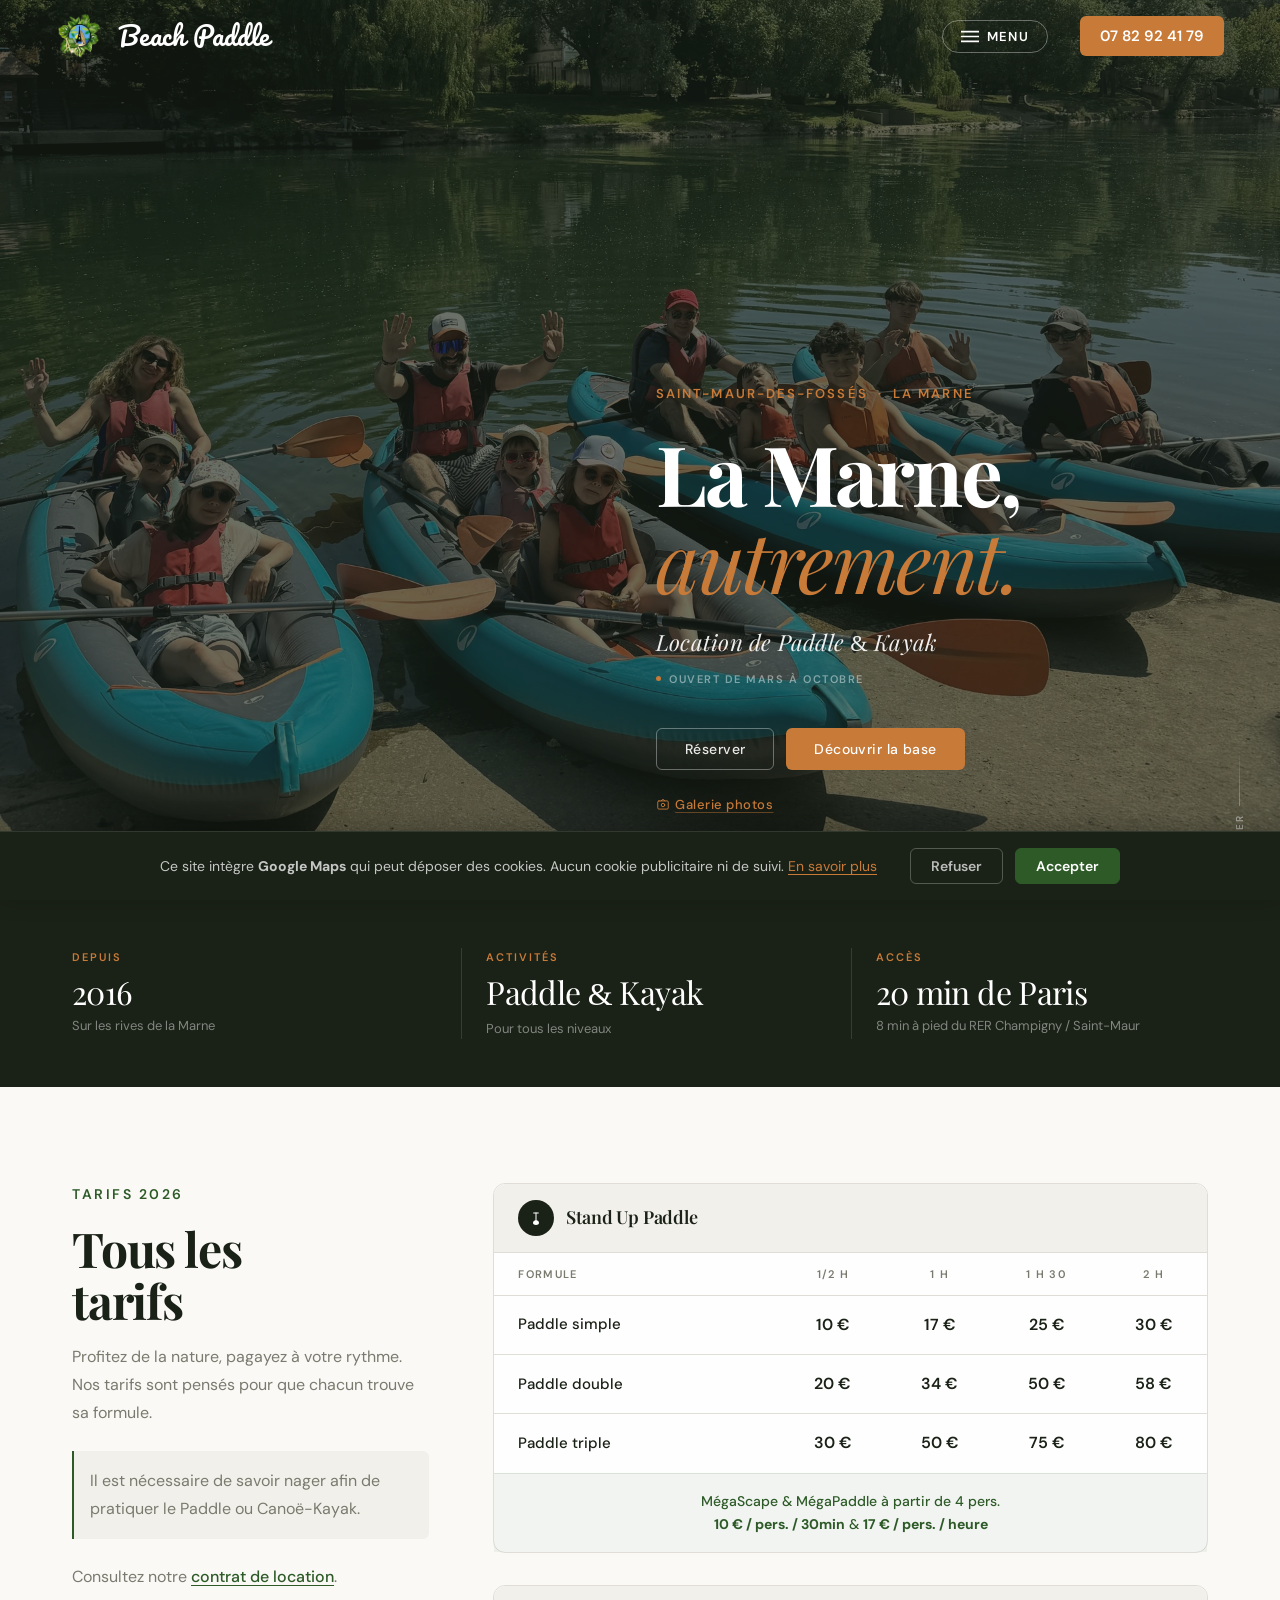
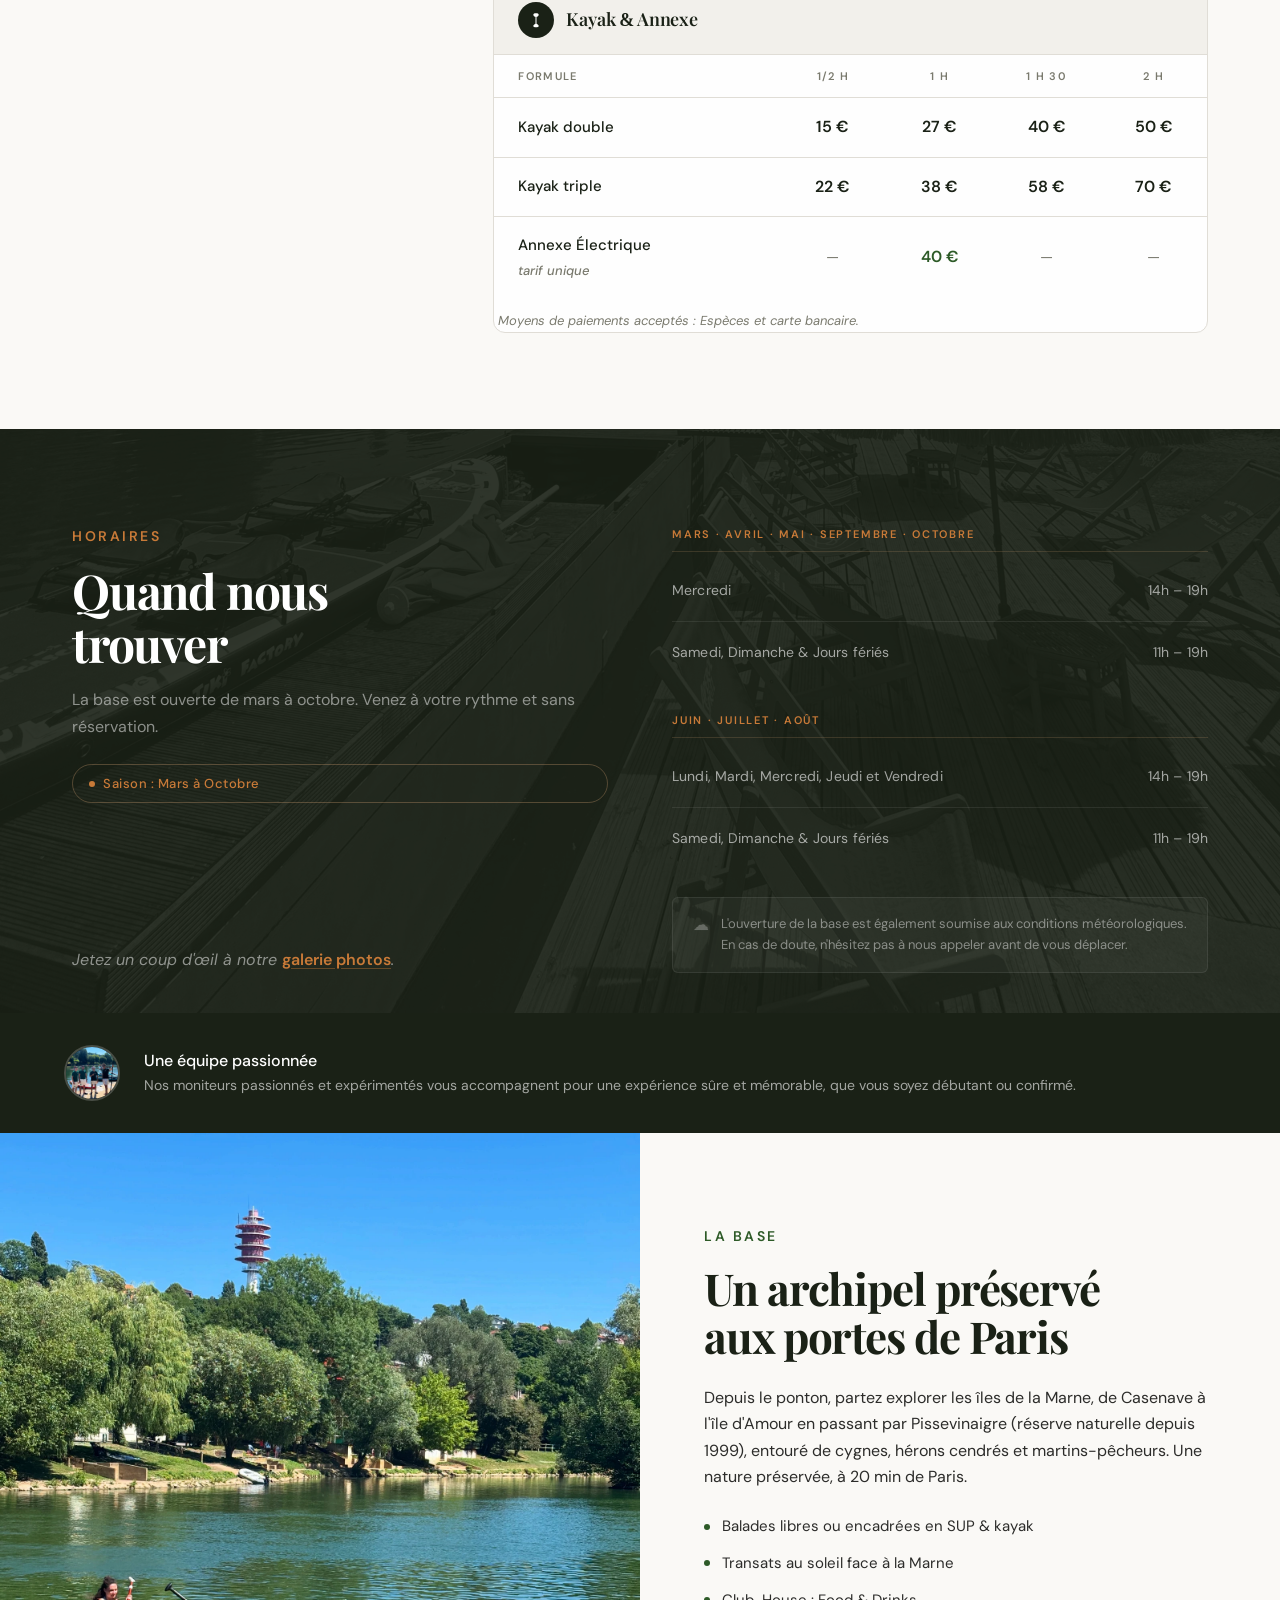
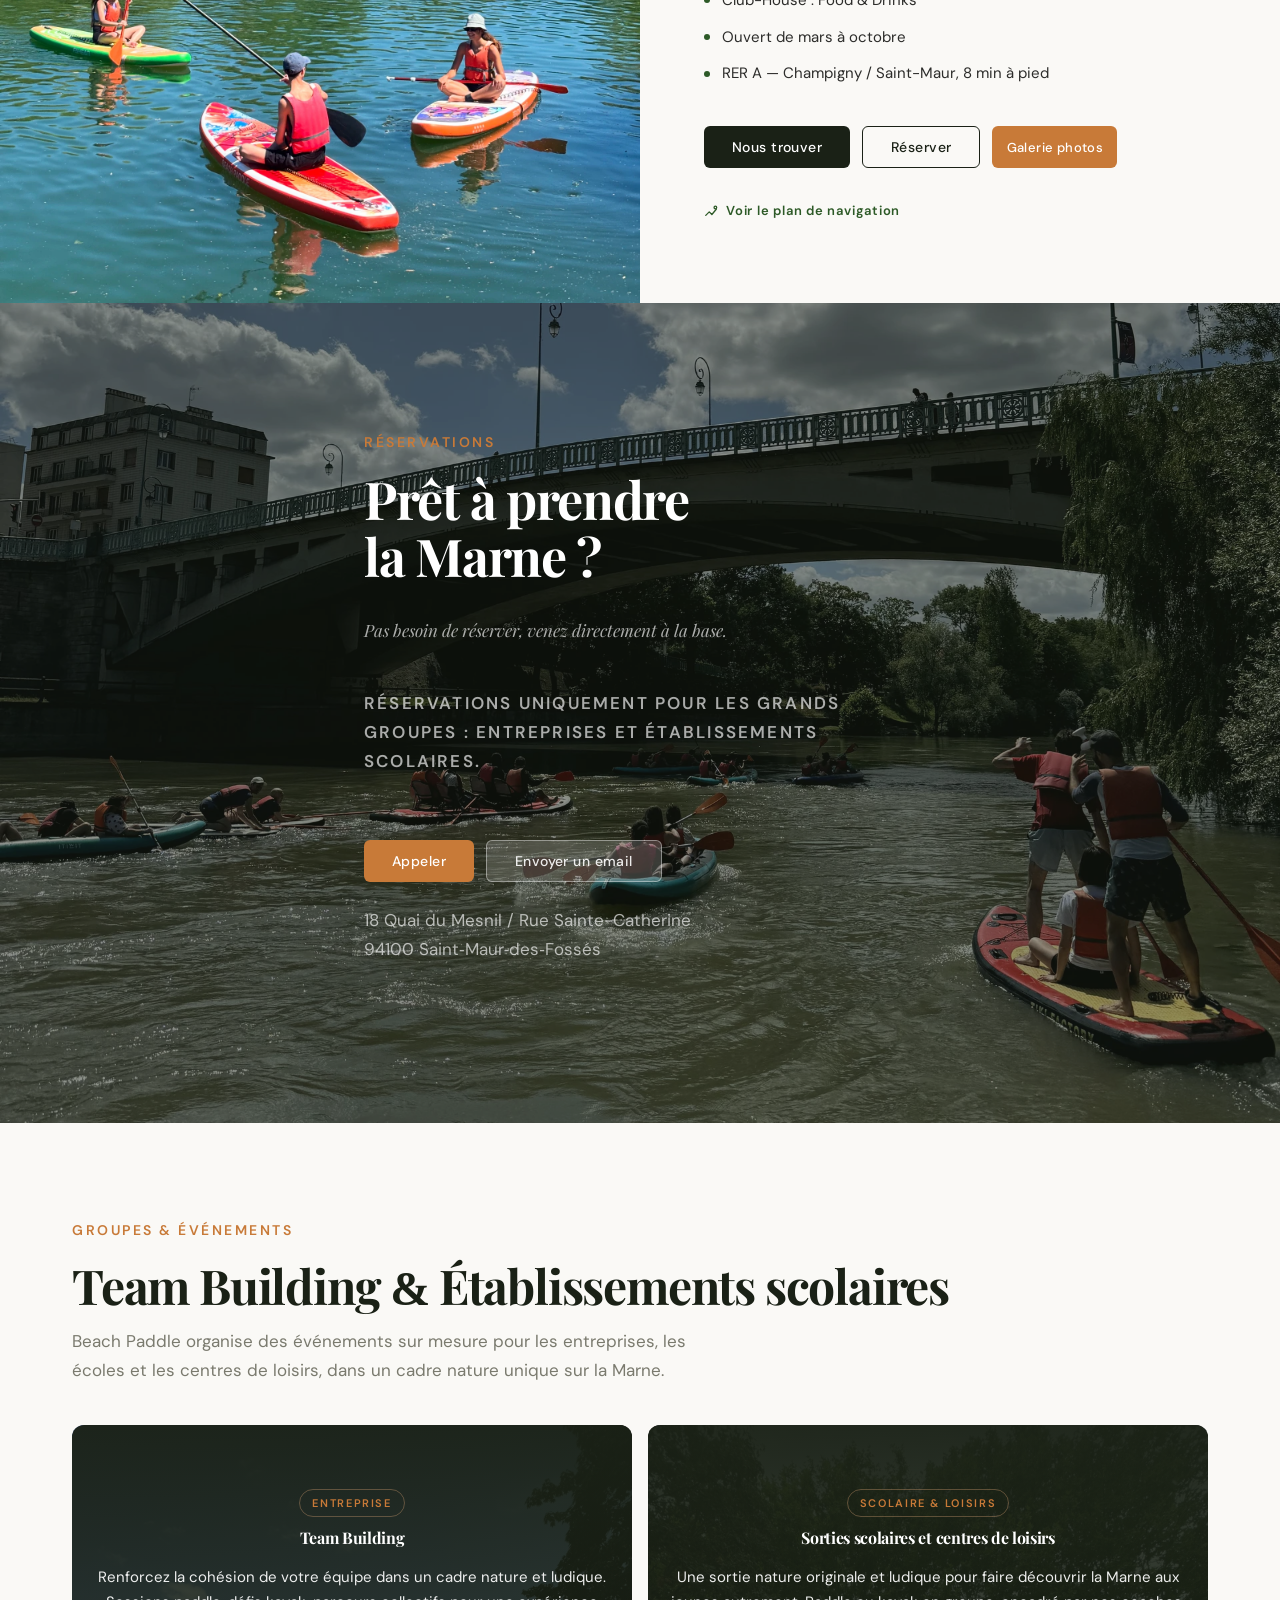
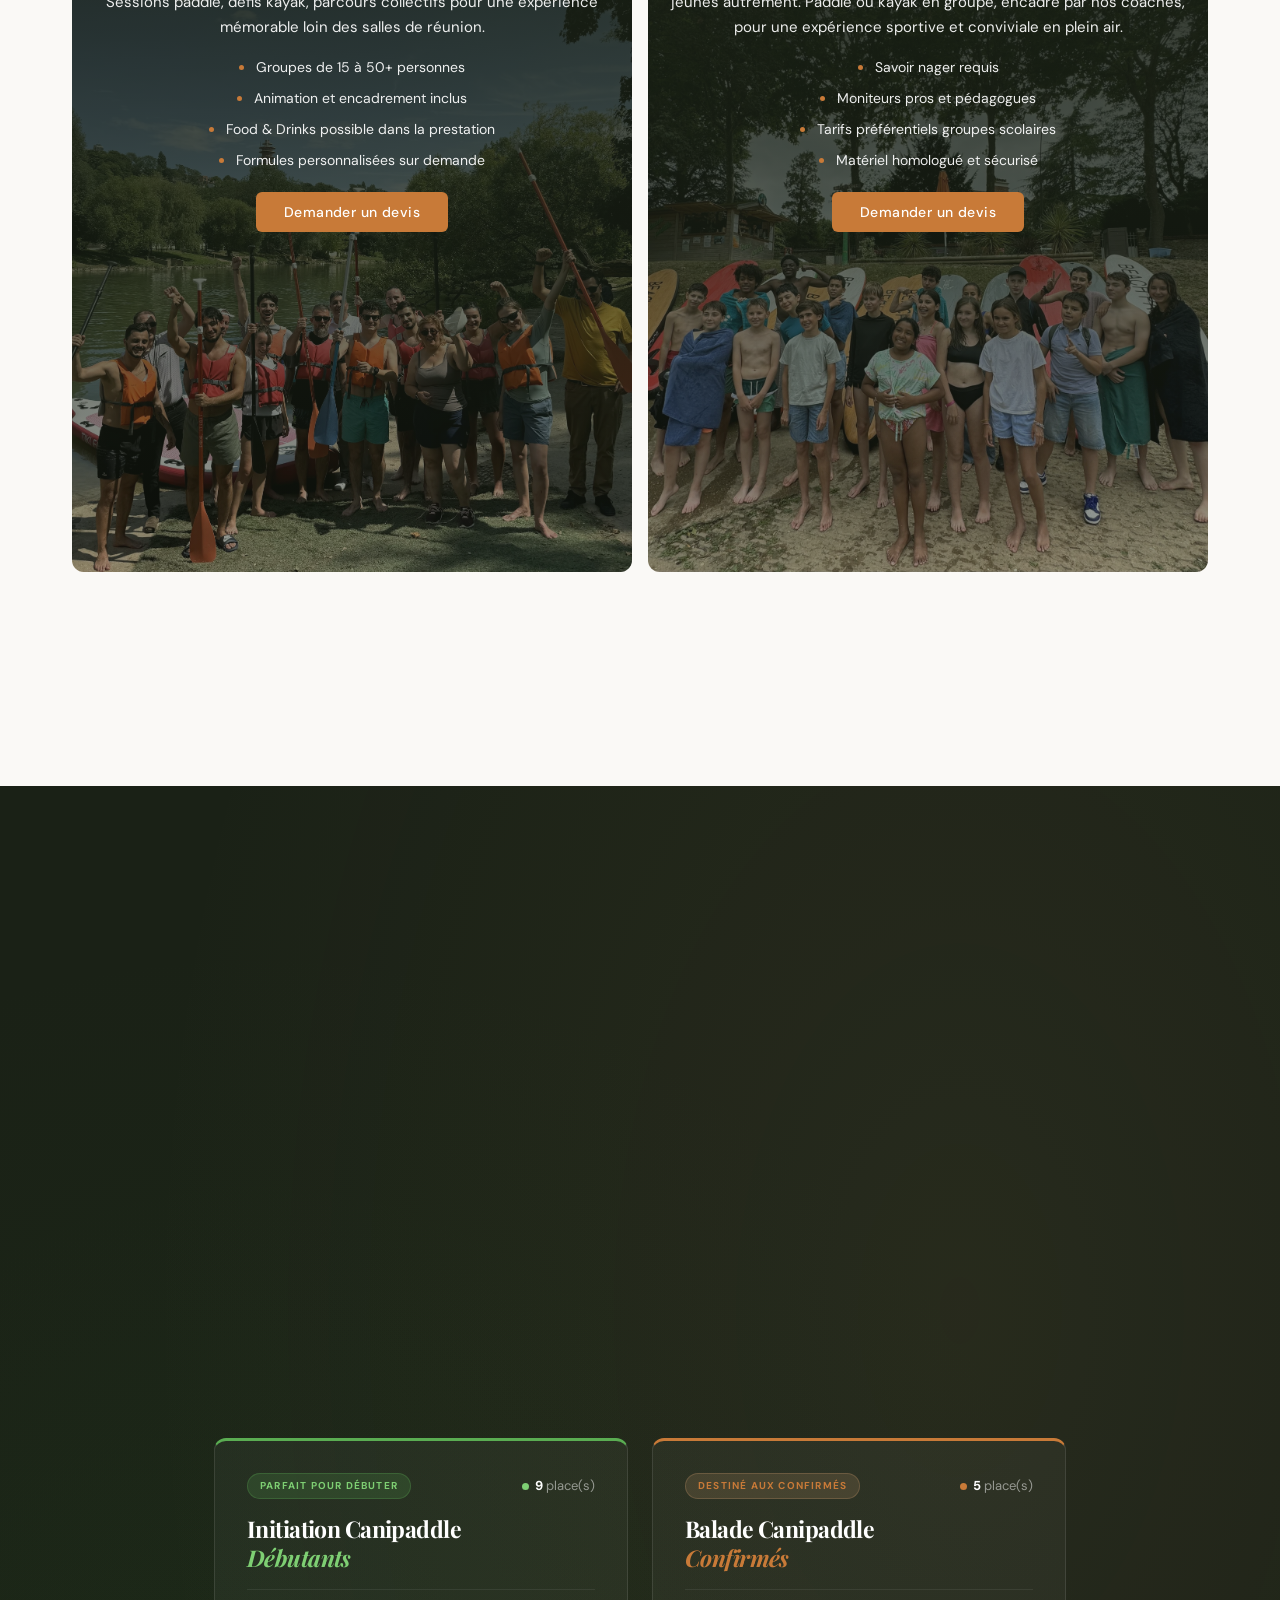
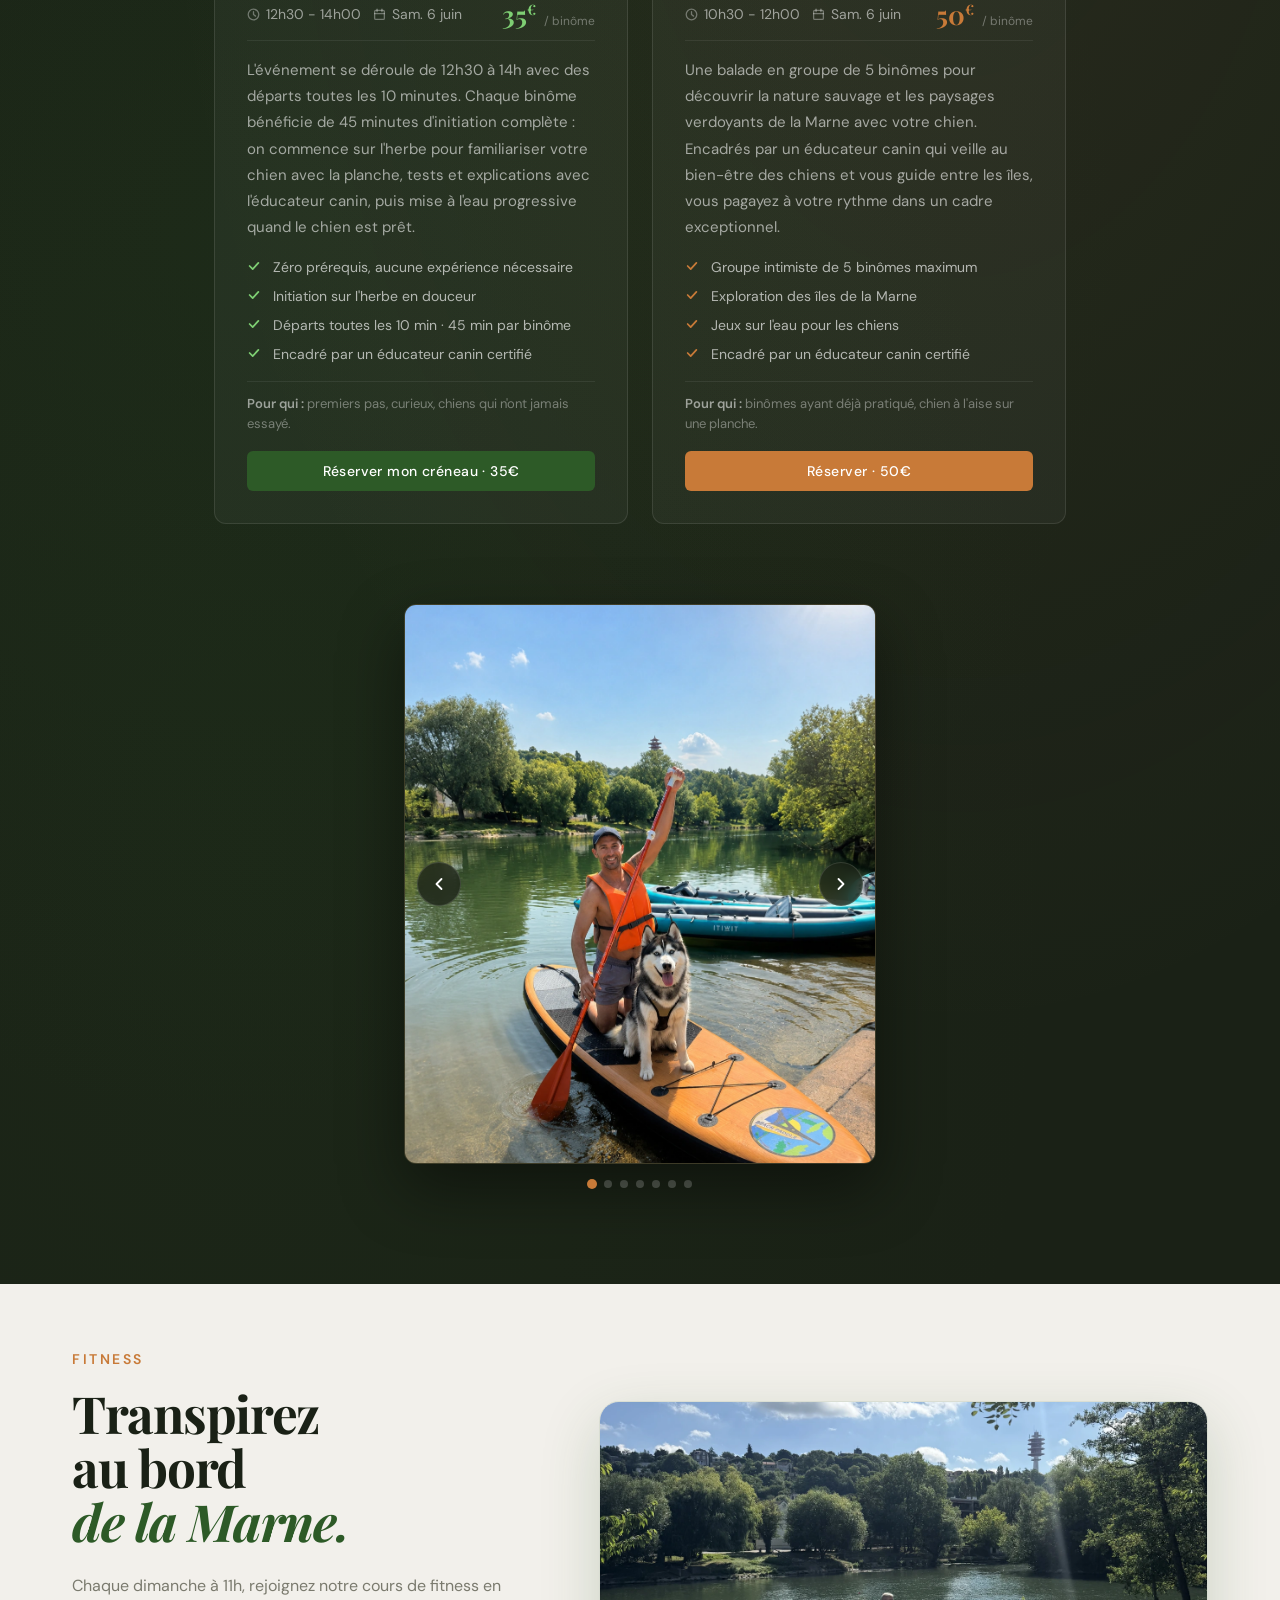
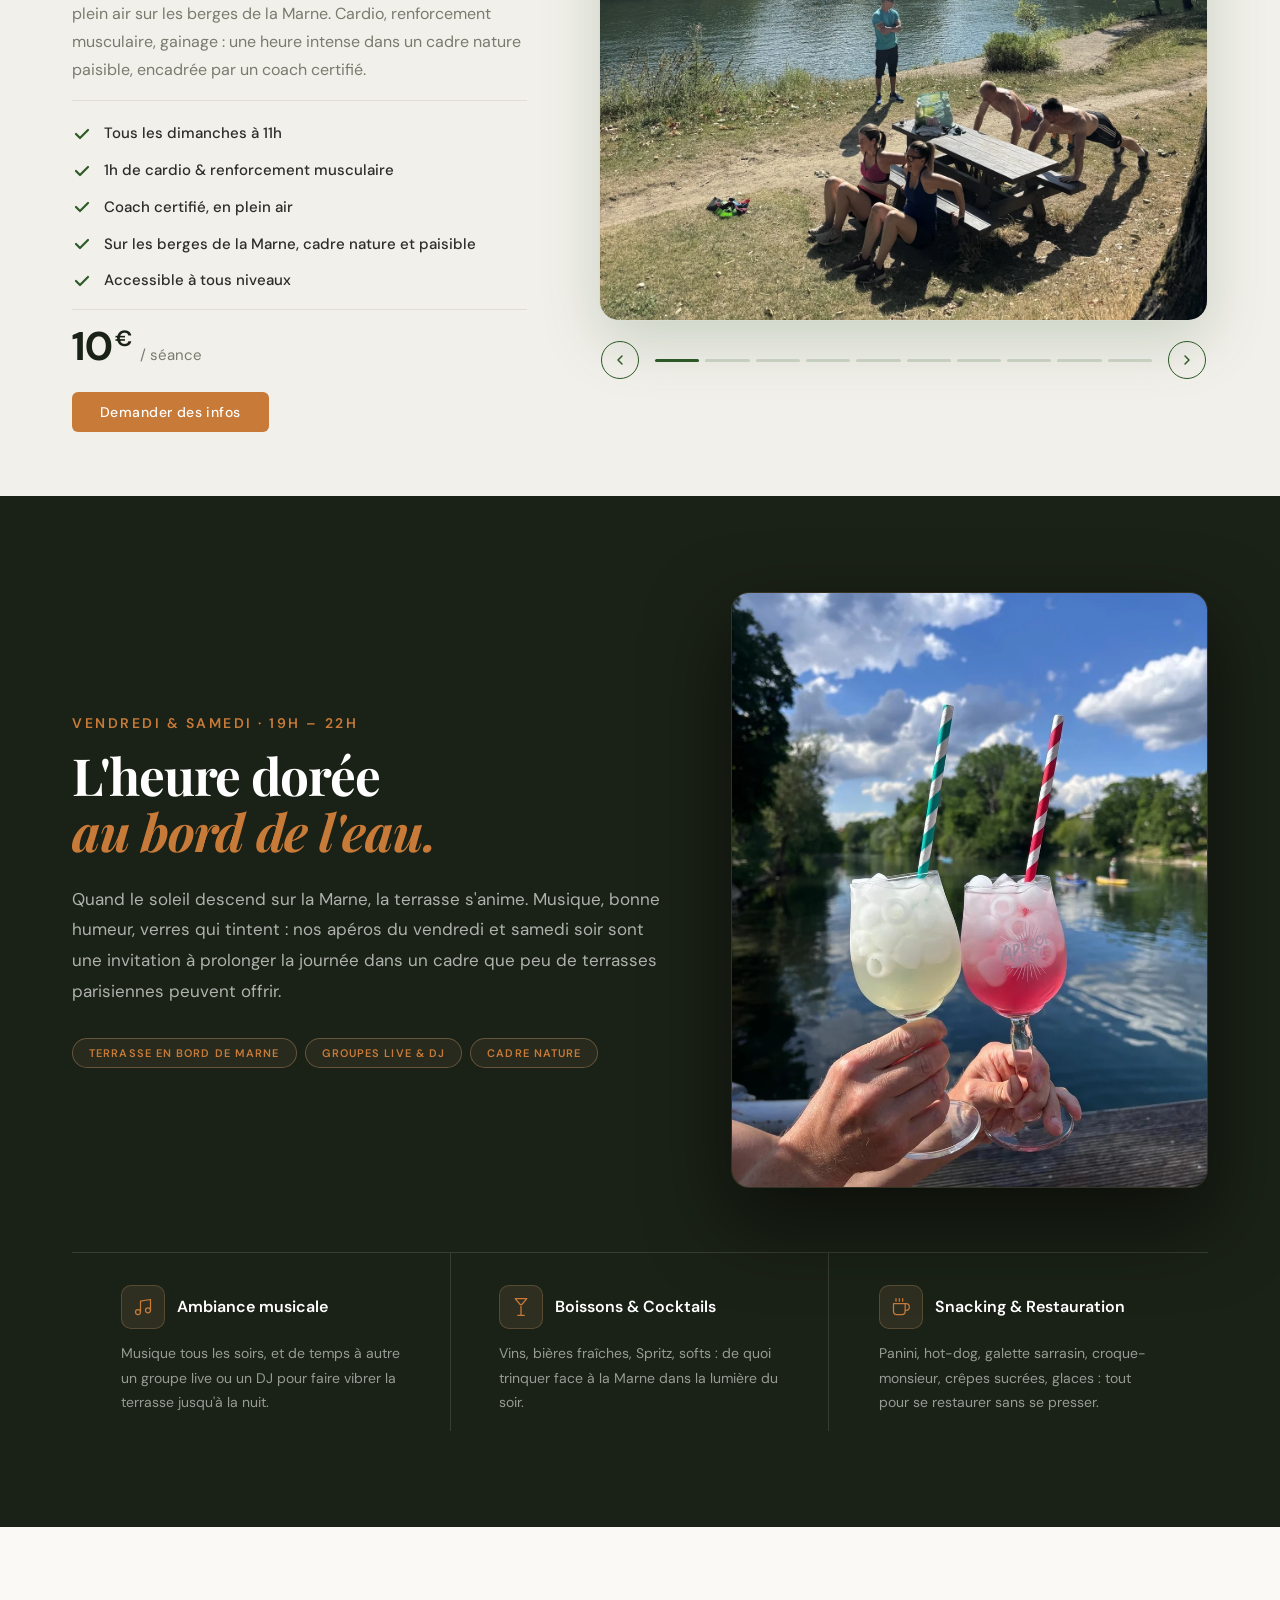
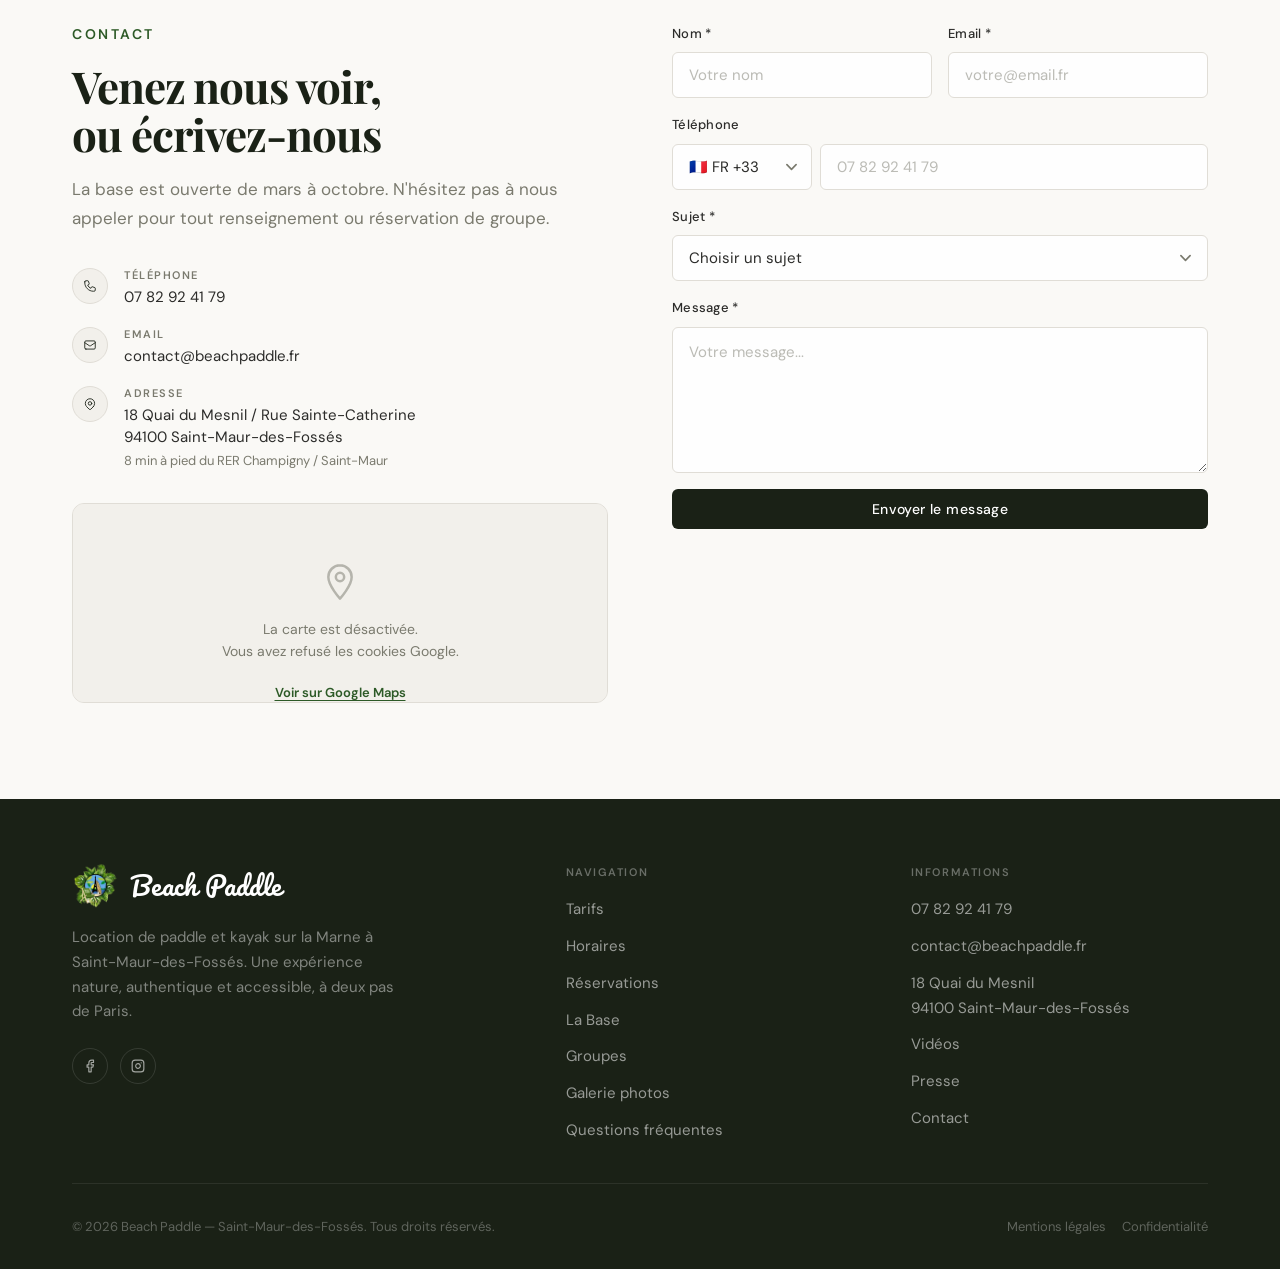
==== commit 8acc7531: "fix(canipaddle): Canipaddle avec majuscule, suppression répétition éducateur canin Co-Authored-By: C" ====
--- a/index.html
+++ b/index.html
@@ -948,7 +948,7 @@
         </div>
         <h2 id="paddledog-title">Pagayer avec votre chien entre les îles de la Marne</h2>
         <p class="paddledog-intro">
-          Cette saison, Beach Paddle lance le canipaddle sur la Marne. Le principe est simple : vous, votre chien, une planche et la rivière. Entre les îles sauvages de Saint-Maur, la verdure des berges et le calme de l'eau, vous partagez quelque chose de rare avec votre animal. Le tout encadré par un éducateur canin certifié, en petit groupe, avec deux formats selon votre niveau. Et si l'initiation se passe bien, l'éducateur canin peut vous donner le feu vert pour rejoindre une prochaine session Balade Confirmés.
+          Cette saison, Beach Paddle lance le Canipaddle sur la Marne. Le principe est simple : vous, votre chien, une planche et la rivière. Entre les îles sauvages de Saint-Maur, la verdure des berges et le calme de l'eau, vous partagez quelque chose de rare avec votre animal. Le tout encadré par un éducateur canin certifié, en petit groupe, avec deux formats selon votre niveau. Et si l'initiation se passe bien, il pourra vous donner le feu vert pour rejoindre une prochaine session Balade Confirmés.
         </p>
       </div>
 
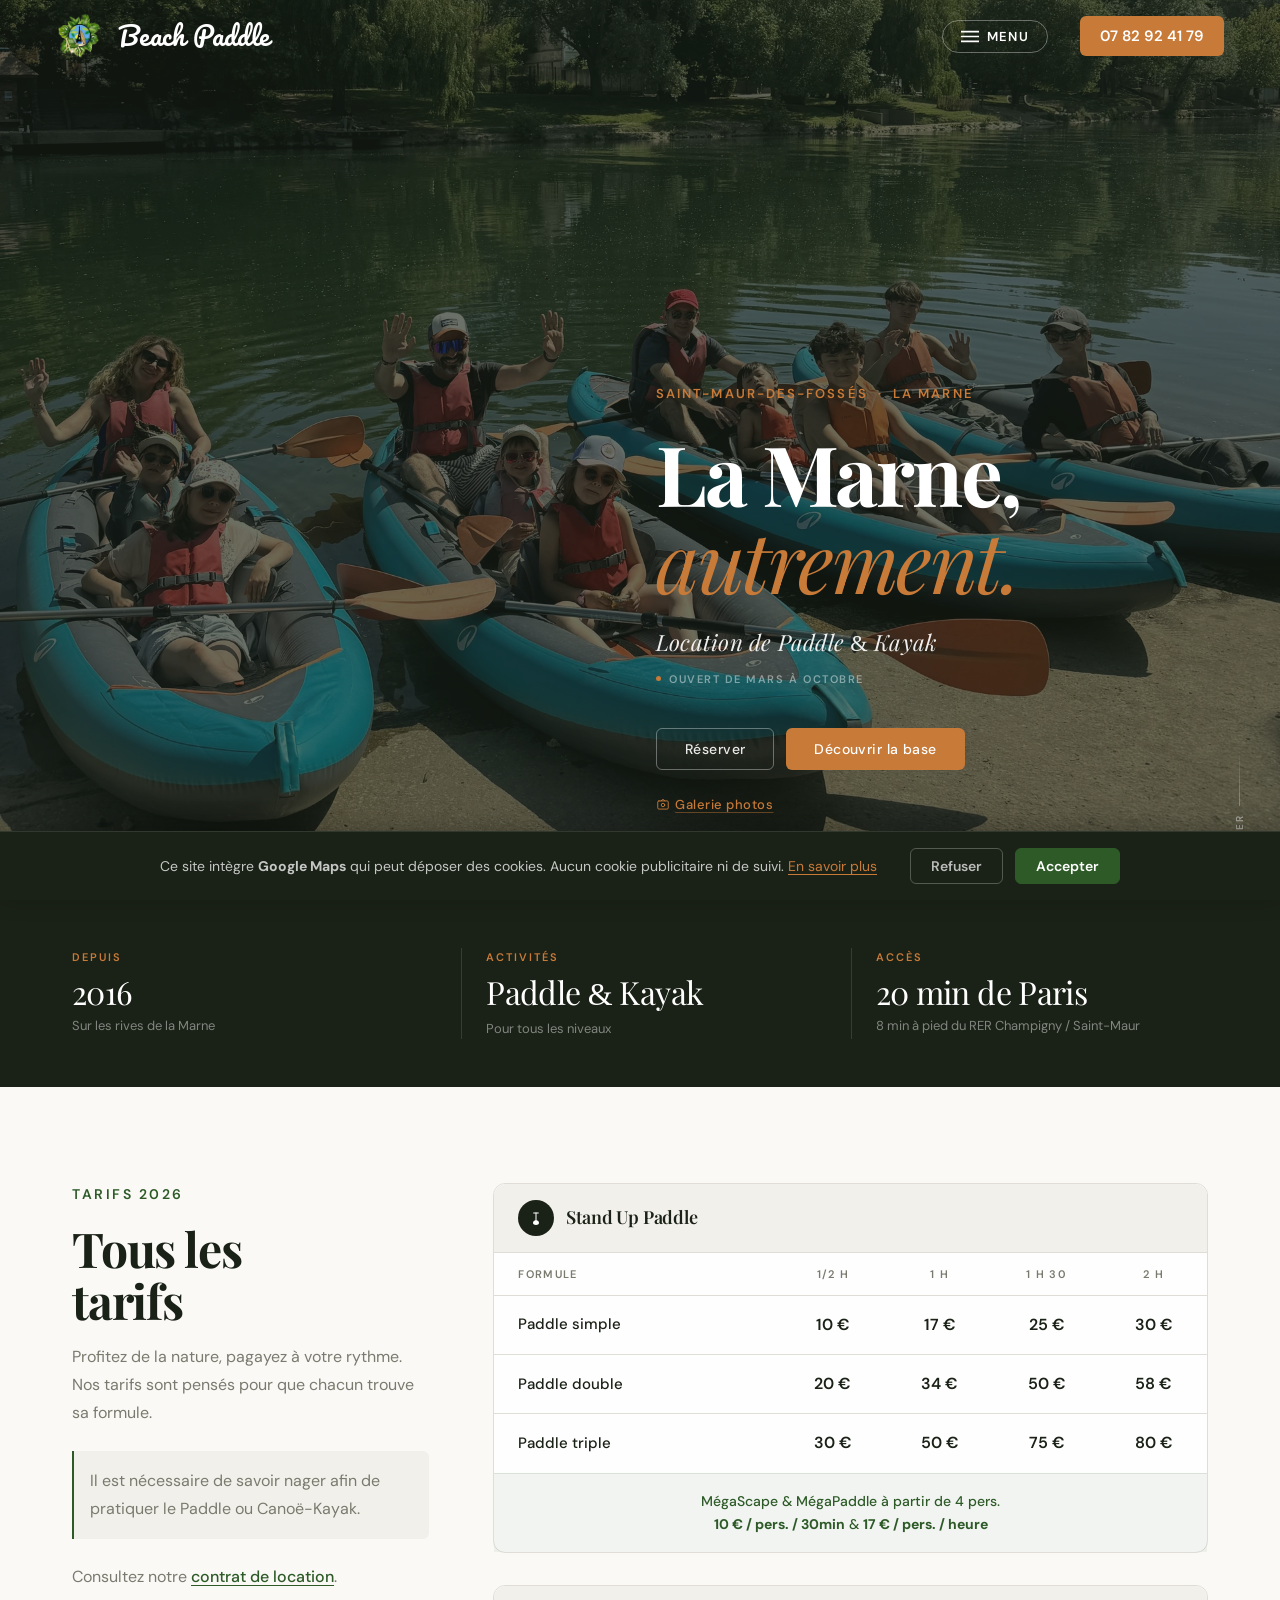
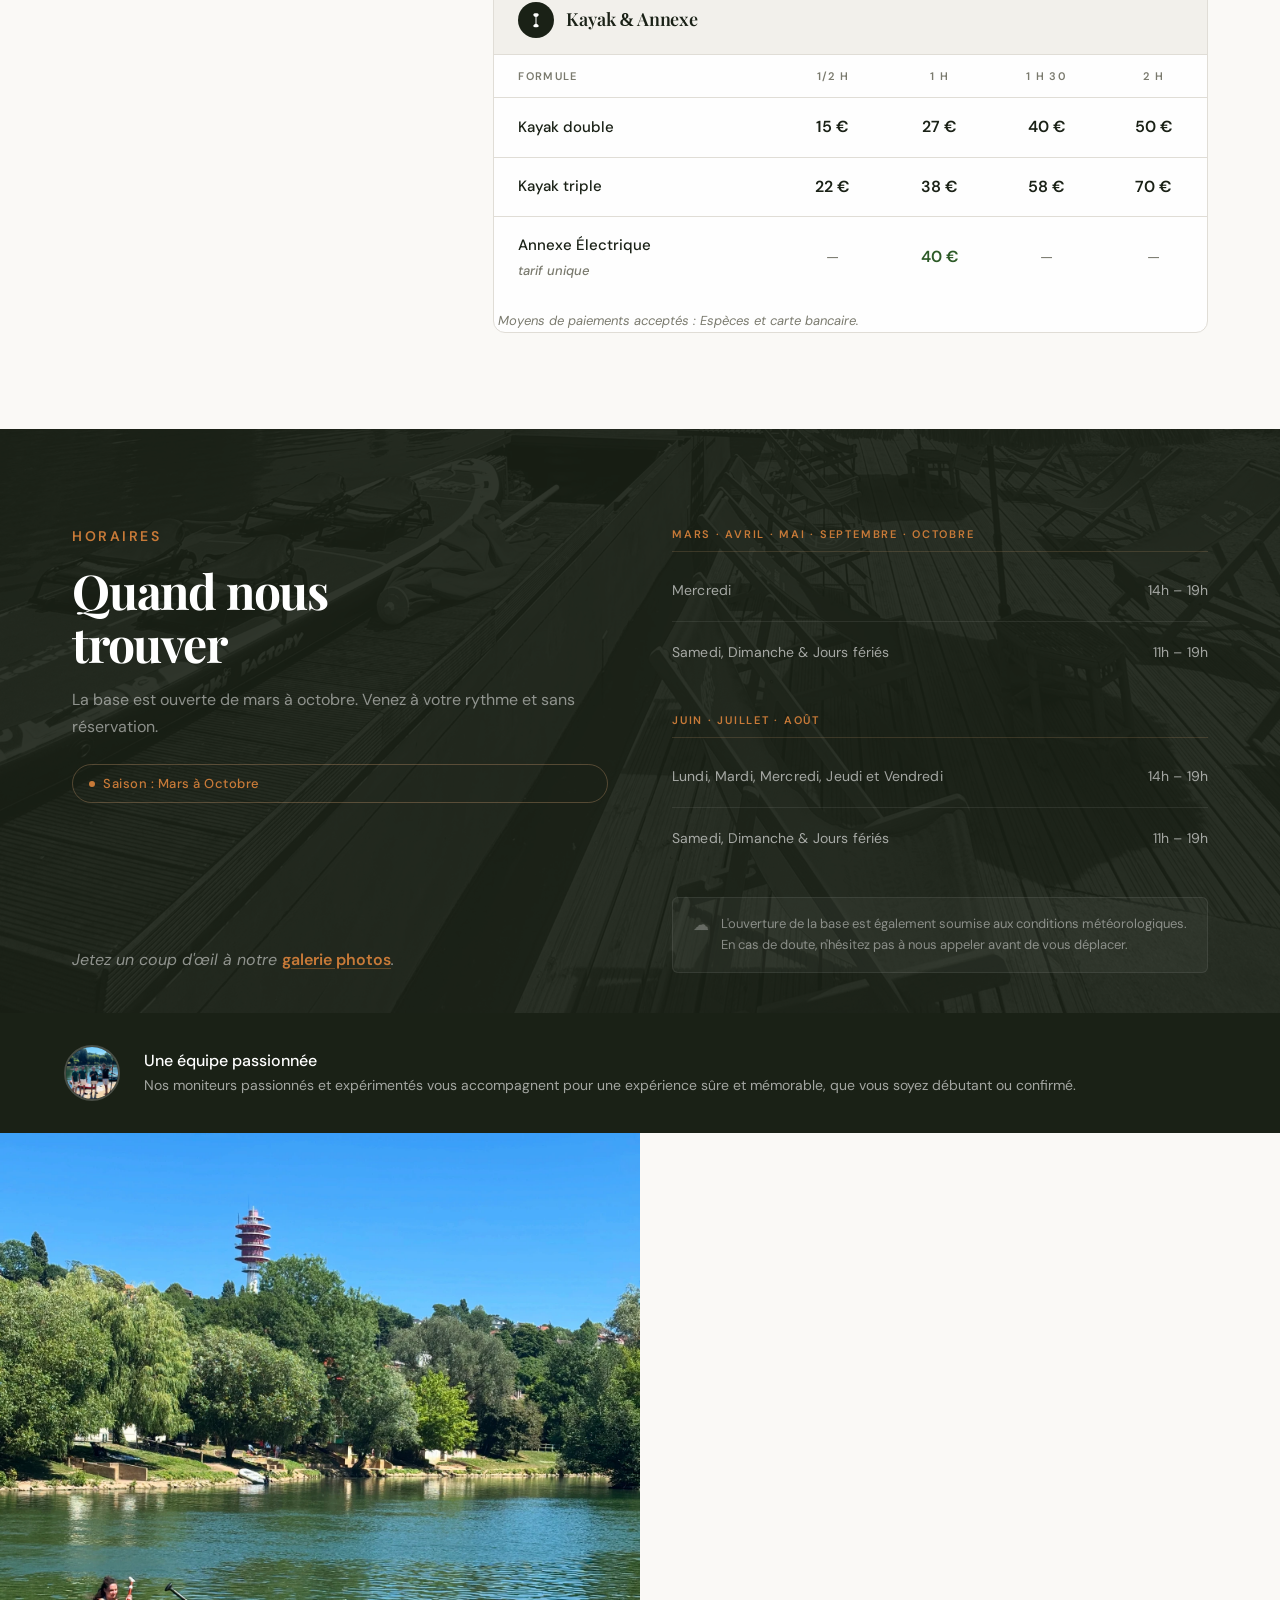
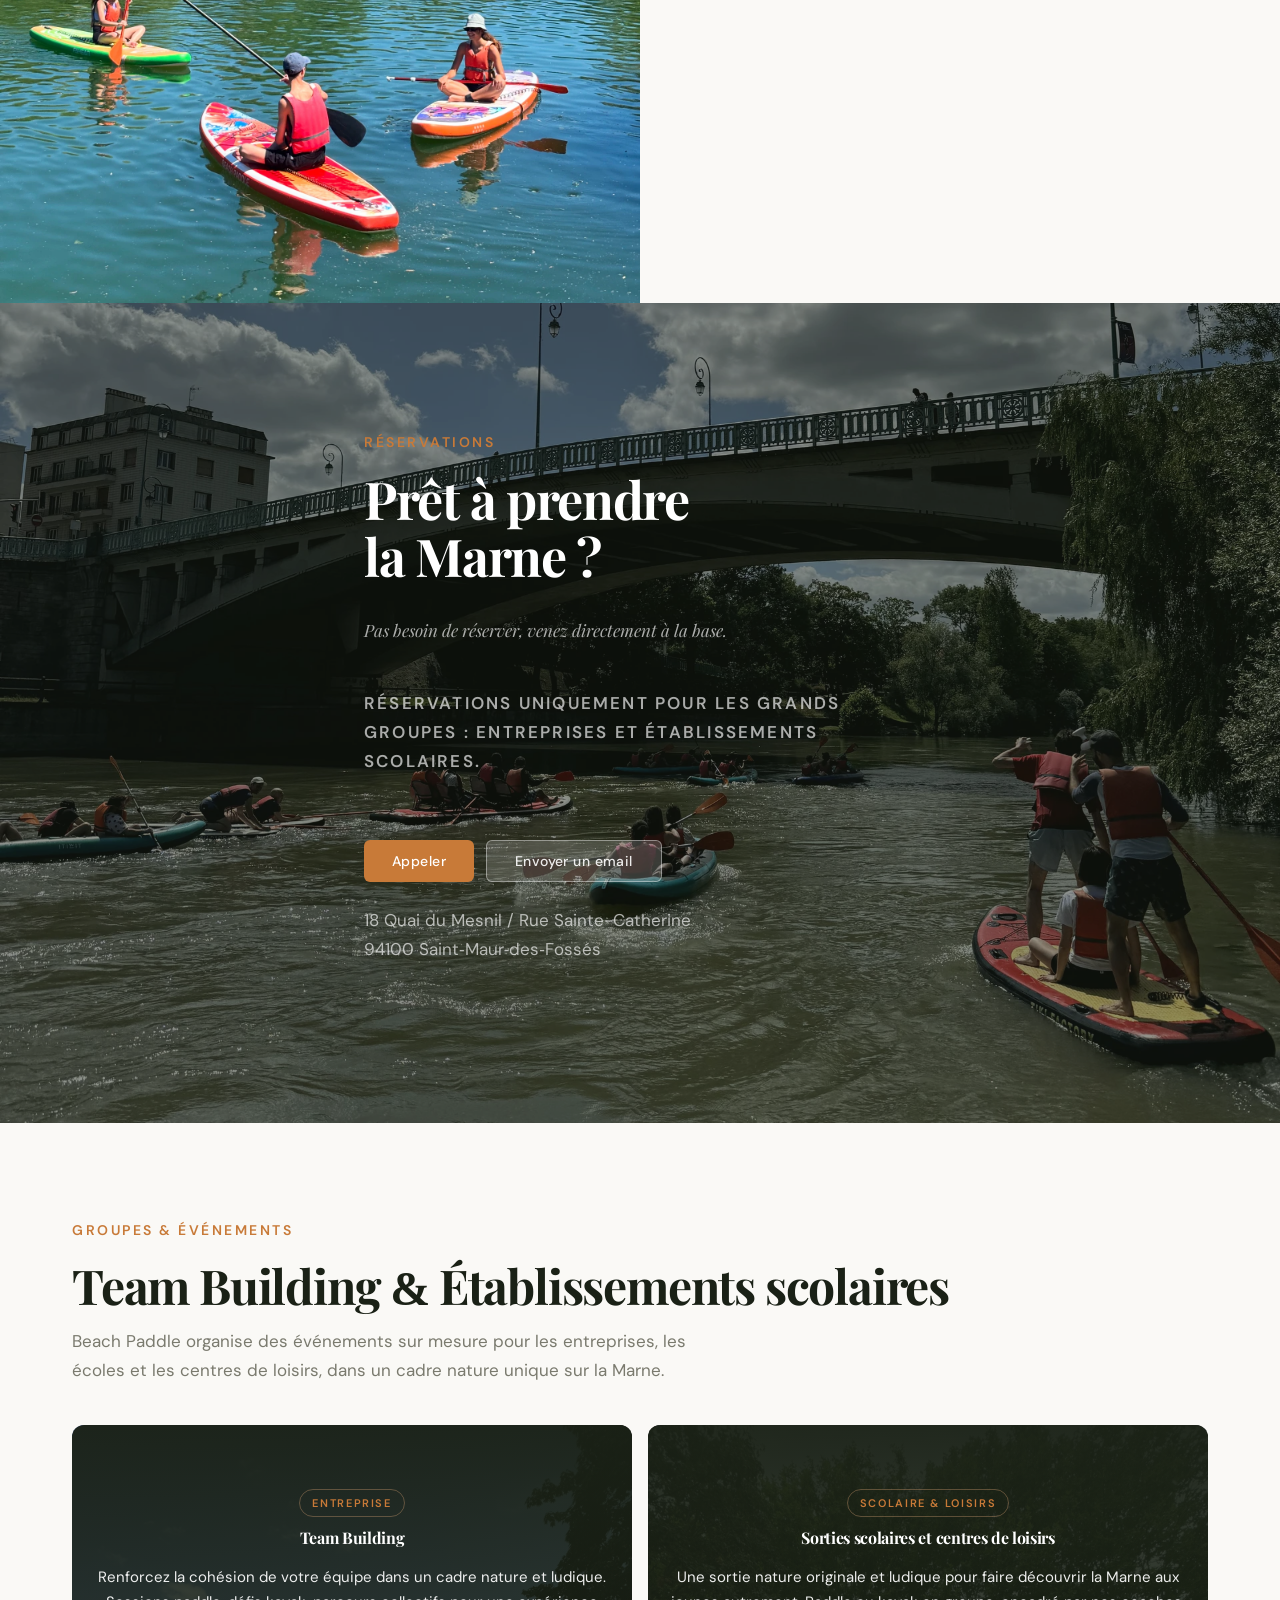
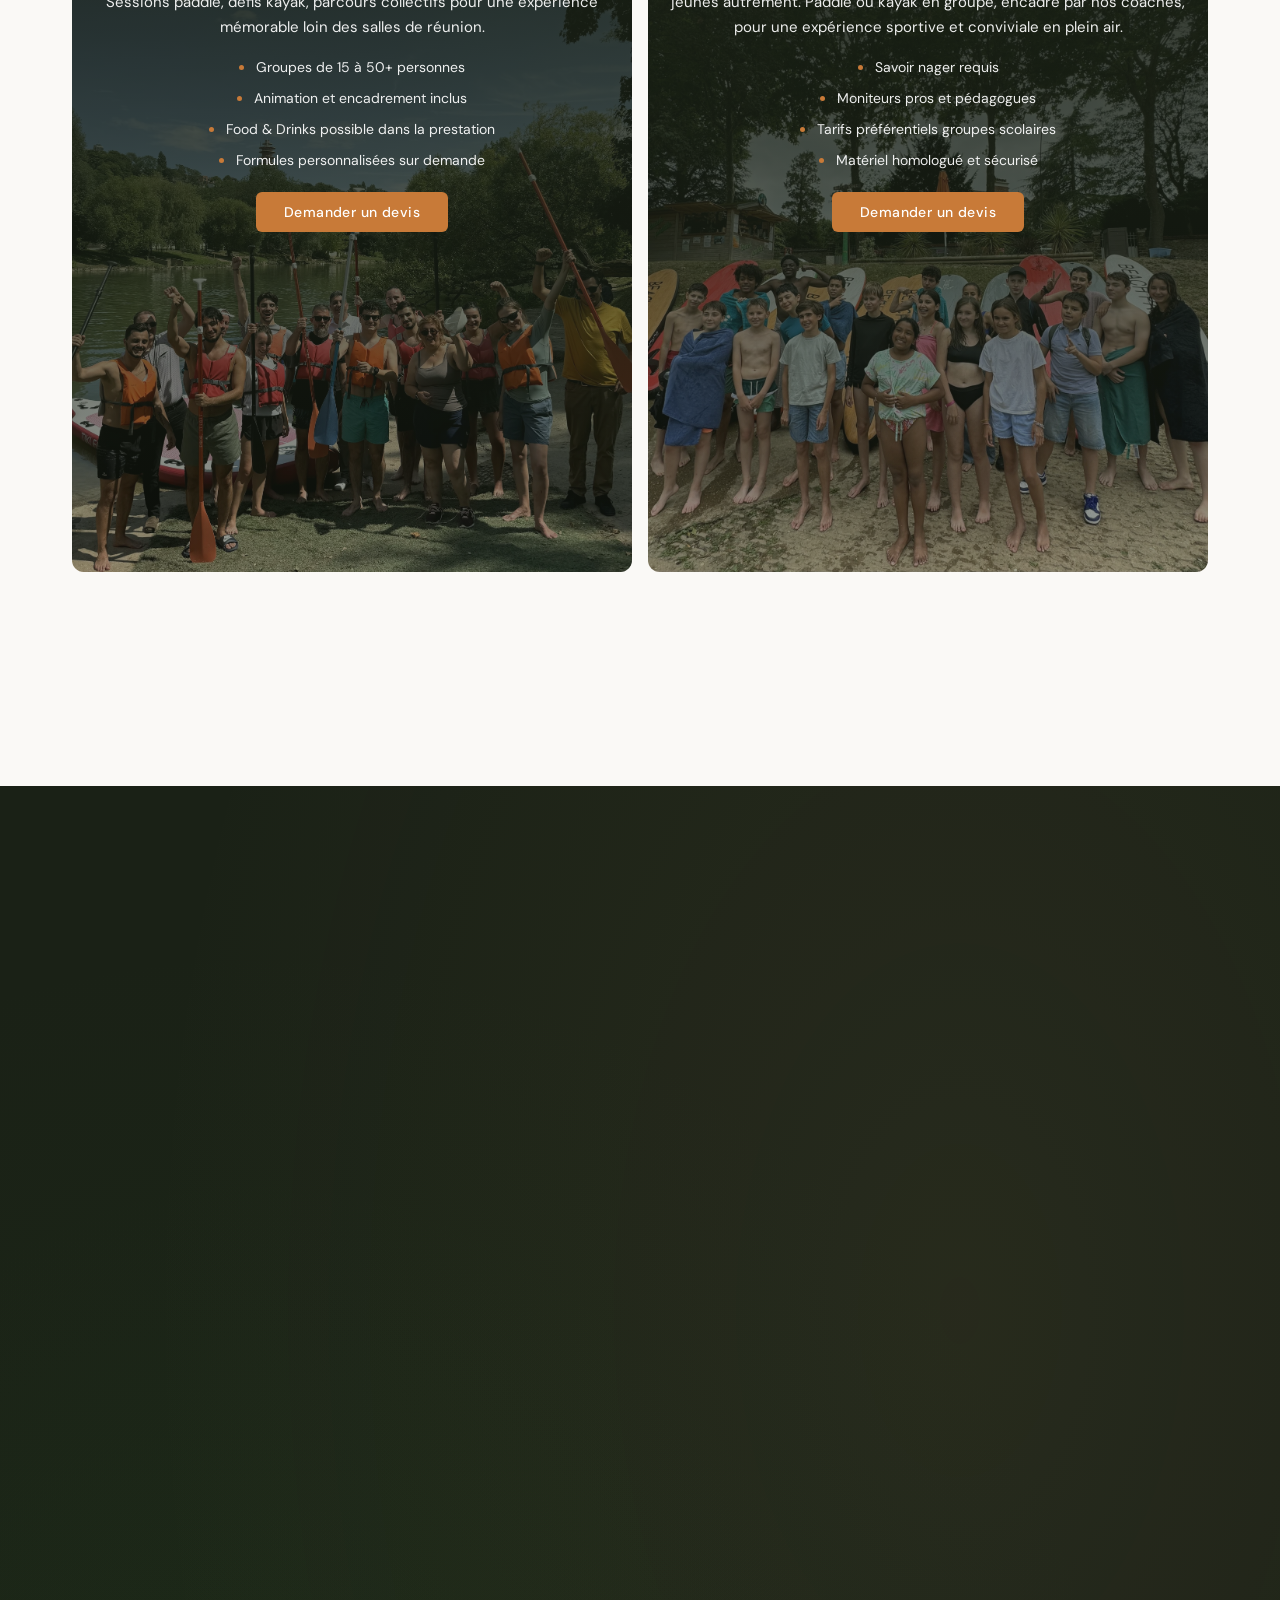
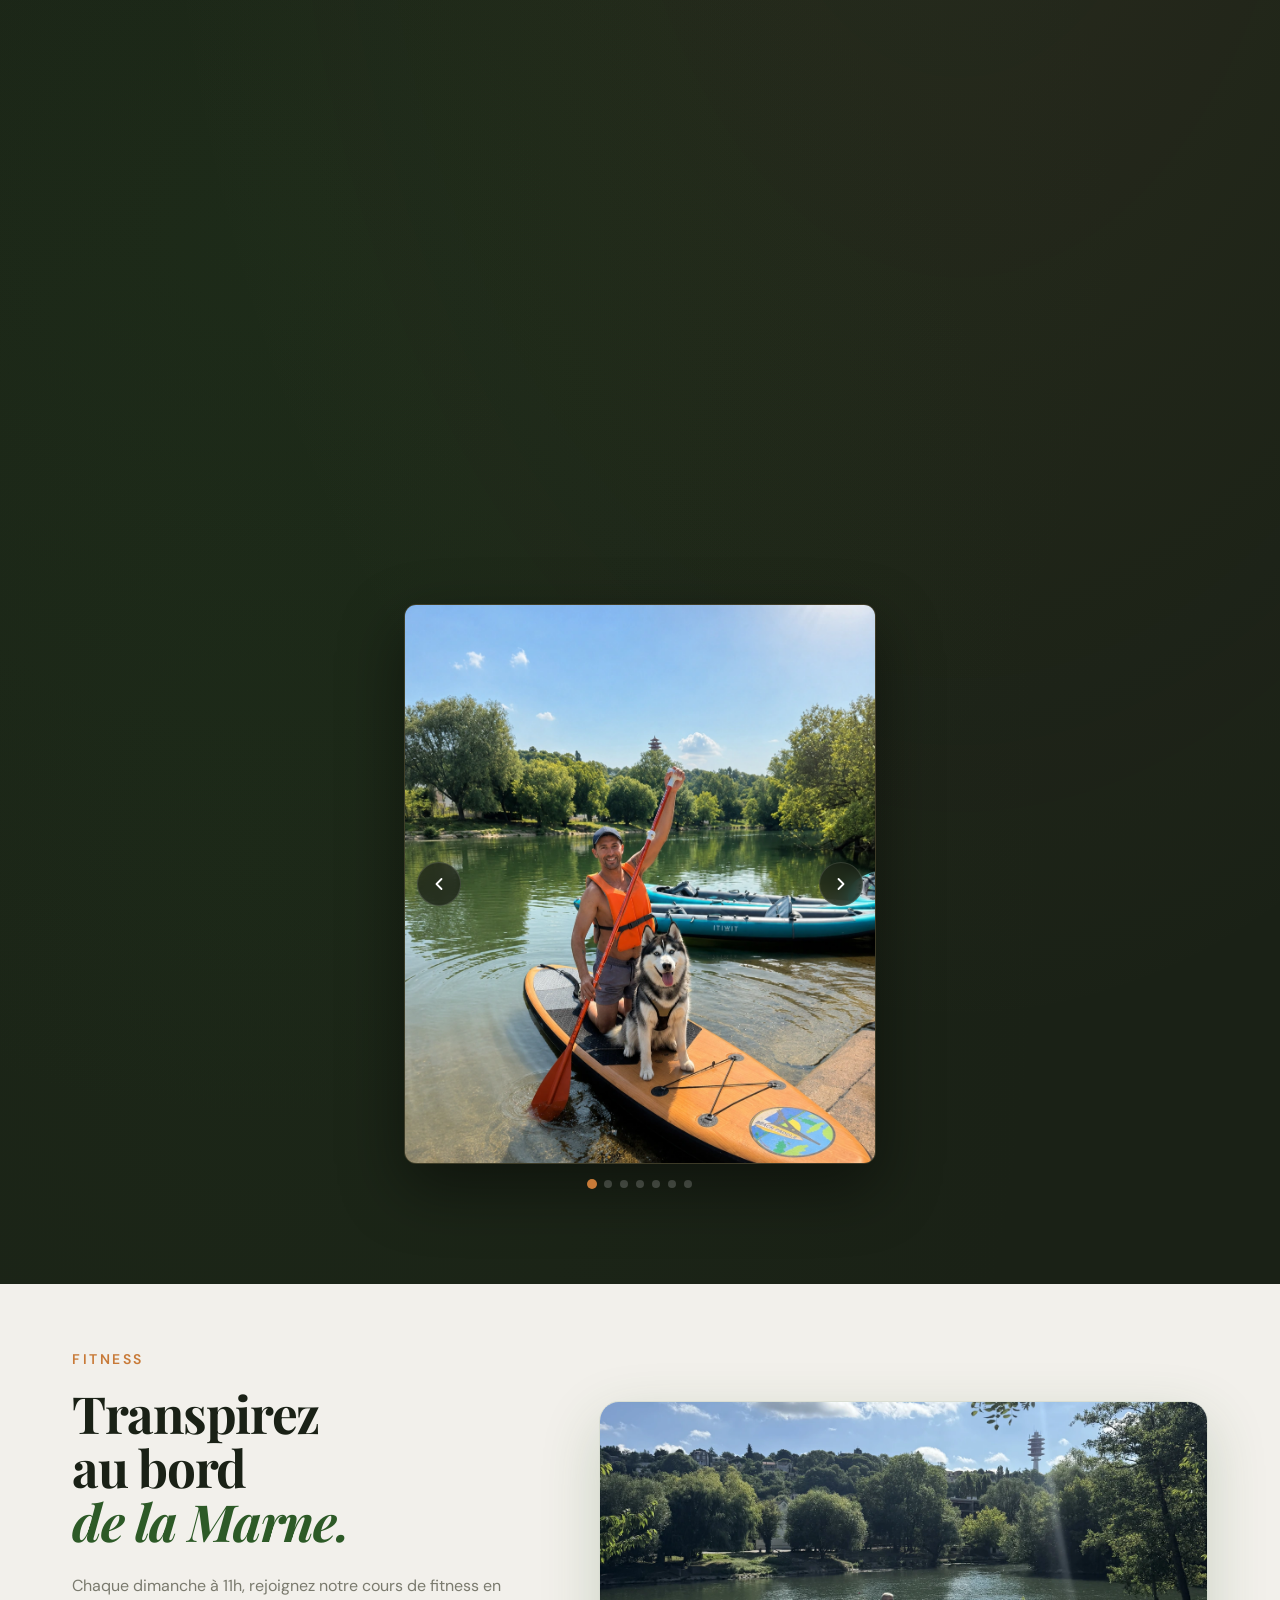
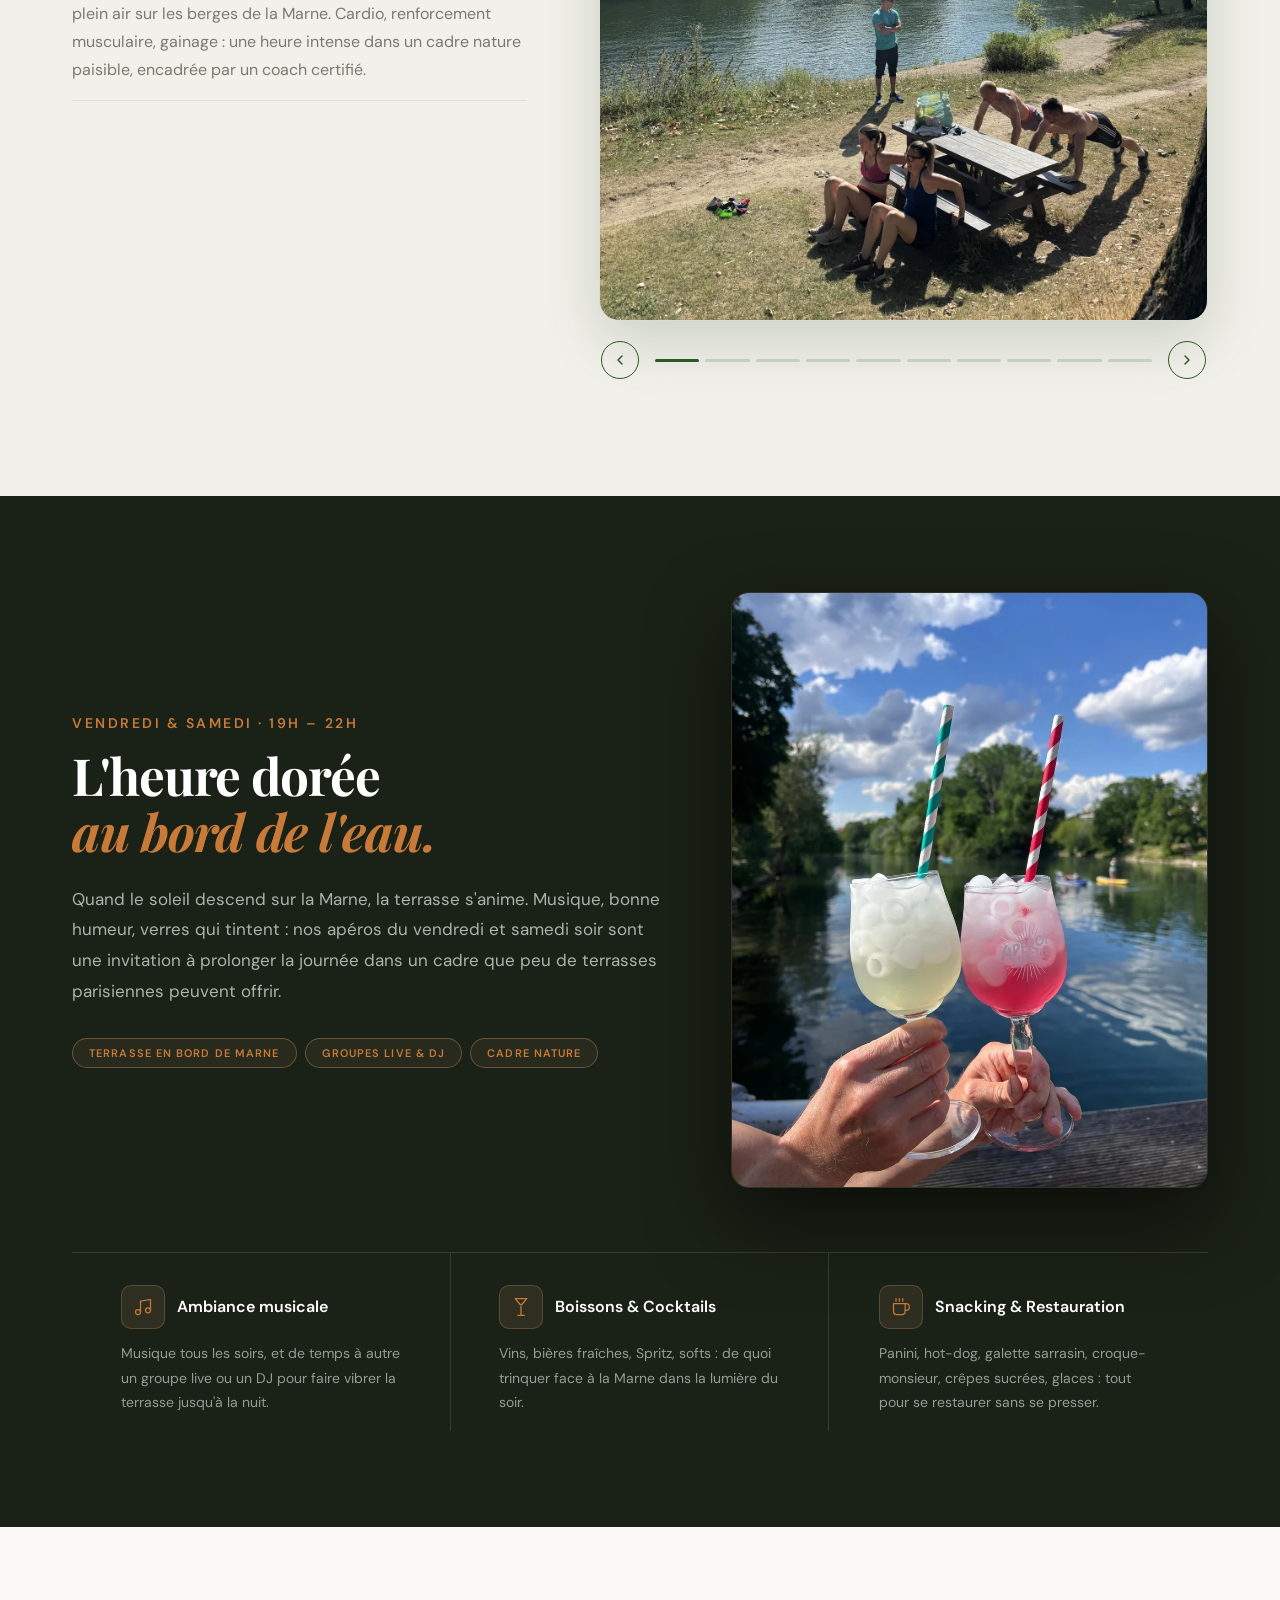
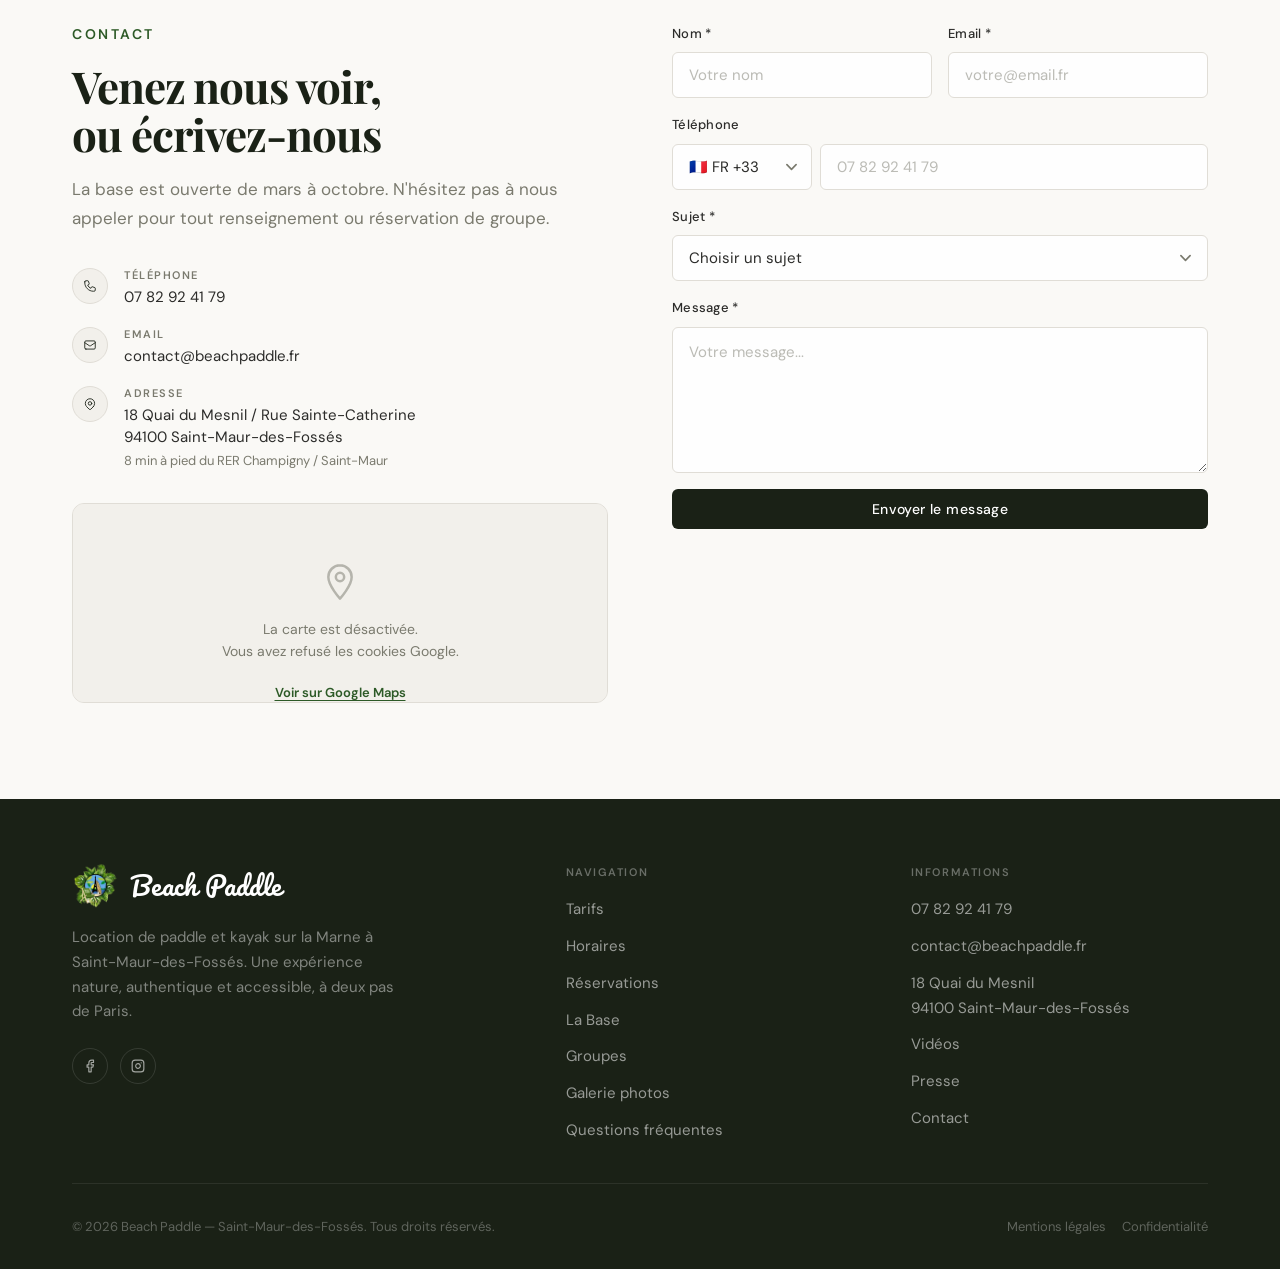
==== commit 679acf6e: "feat(nav): badge "Nouveau" sur le lien Canipaddle desktop + mobile Co-Authored-By: Claude Sonnet 4.6" ====
--- a/index.html
+++ b/index.html
@@ -62,7 +62,7 @@
 
   <!-- Styles -->
   <link rel="stylesheet" href="css/style.css?v=70">
-  <link rel="stylesheet" href="css/canipaddle.css?v=3">
+  <link rel="stylesheet" href="css/canipaddle.css?v=4">
 
   <!-- Structured Data -->
   <script type="application/ld+json">
@@ -432,7 +432,7 @@
           <a href="#la-base">La Base</a>
           <a href="#reservations">Réservations</a>
           <a href="#groupes">Groupes</a>
-          <a href="#paddle-dog">Canipaddle</a>
+          <a href="#paddle-dog">Canipaddle <span class="badge-new">Nouveau</span></a>
           <a href="#fitness">Fitness</a>
           <a href="#apero">Apéro</a>
           <a href="#galerie">Galerie photos</a>
@@ -469,7 +469,7 @@
       <a href="#la-base">La Base</a>
       <a href="#reservations">Réservations</a>
       <a href="#groupes">Groupes</a>
-      <a href="#paddle-dog">Canipaddle</a>
+      <a href="#paddle-dog">Canipaddle <span class="badge-new">Nouveau</span></a>
       <a href="#fitness">Fitness</a>
       <a href="#apero">Apéro</a>
       <a href="#galerie">Galerie photos</a>
@@ -948,7 +948,7 @@
         </div>
         <h2 id="paddledog-title">Pagayer avec votre chien entre les îles de la Marne</h2>
         <p class="paddledog-intro">
-          Cette saison, Beach Paddle lance le Canipaddle sur la Marne. Le principe est simple : vous, votre chien, une planche et la rivière. Entre les îles sauvages de Saint-Maur, la verdure des berges et le calme de l'eau, vous partagez quelque chose de rare avec votre animal. Le tout encadré par un éducateur canin certifié, en petit groupe, avec deux formats selon votre niveau. Et si l'initiation se passe bien, il pourra vous donner le feu vert pour rejoindre une prochaine session Balade Confirmés.
+          Cette saison, Beach Paddle lance le Canipaddle sur la Marne. Le principe est simple : vous, votre chien, une planche et la rivière. Entre les îles sauvages de Saint-Maur, la verdure des berges et le calme de l'eau, vous partagez quelque chose de rare avec votre animal. Le tout encadré par un éducateur canin certifié, en petit groupe, avec deux formats selon votre niveau. Pour ceux qui souhaitent progresser, l'initiation ouvre la voie à la Balade Confirmés.
         </p>
       </div>
 
--- a/css/canipaddle.css
+++ b/css/canipaddle.css
@@ -709,3 +709,16 @@
   .paddledog-hero h2 { font-size: 1.625rem; }
   .cpd-card { padding: var(--sp-6); }
 }
+
+/* ── Badge "Nouveau" — nav desktop + mobile ─────────────────────────────── */
+.badge-new {
+  background: #F97316;
+  color: #fff;
+  font-size: 10px;
+  font-weight: 500;
+  line-height: 1;
+  padding: 2px 6px;
+  border-radius: 20px;
+  vertical-align: super;
+  white-space: nowrap;
+}
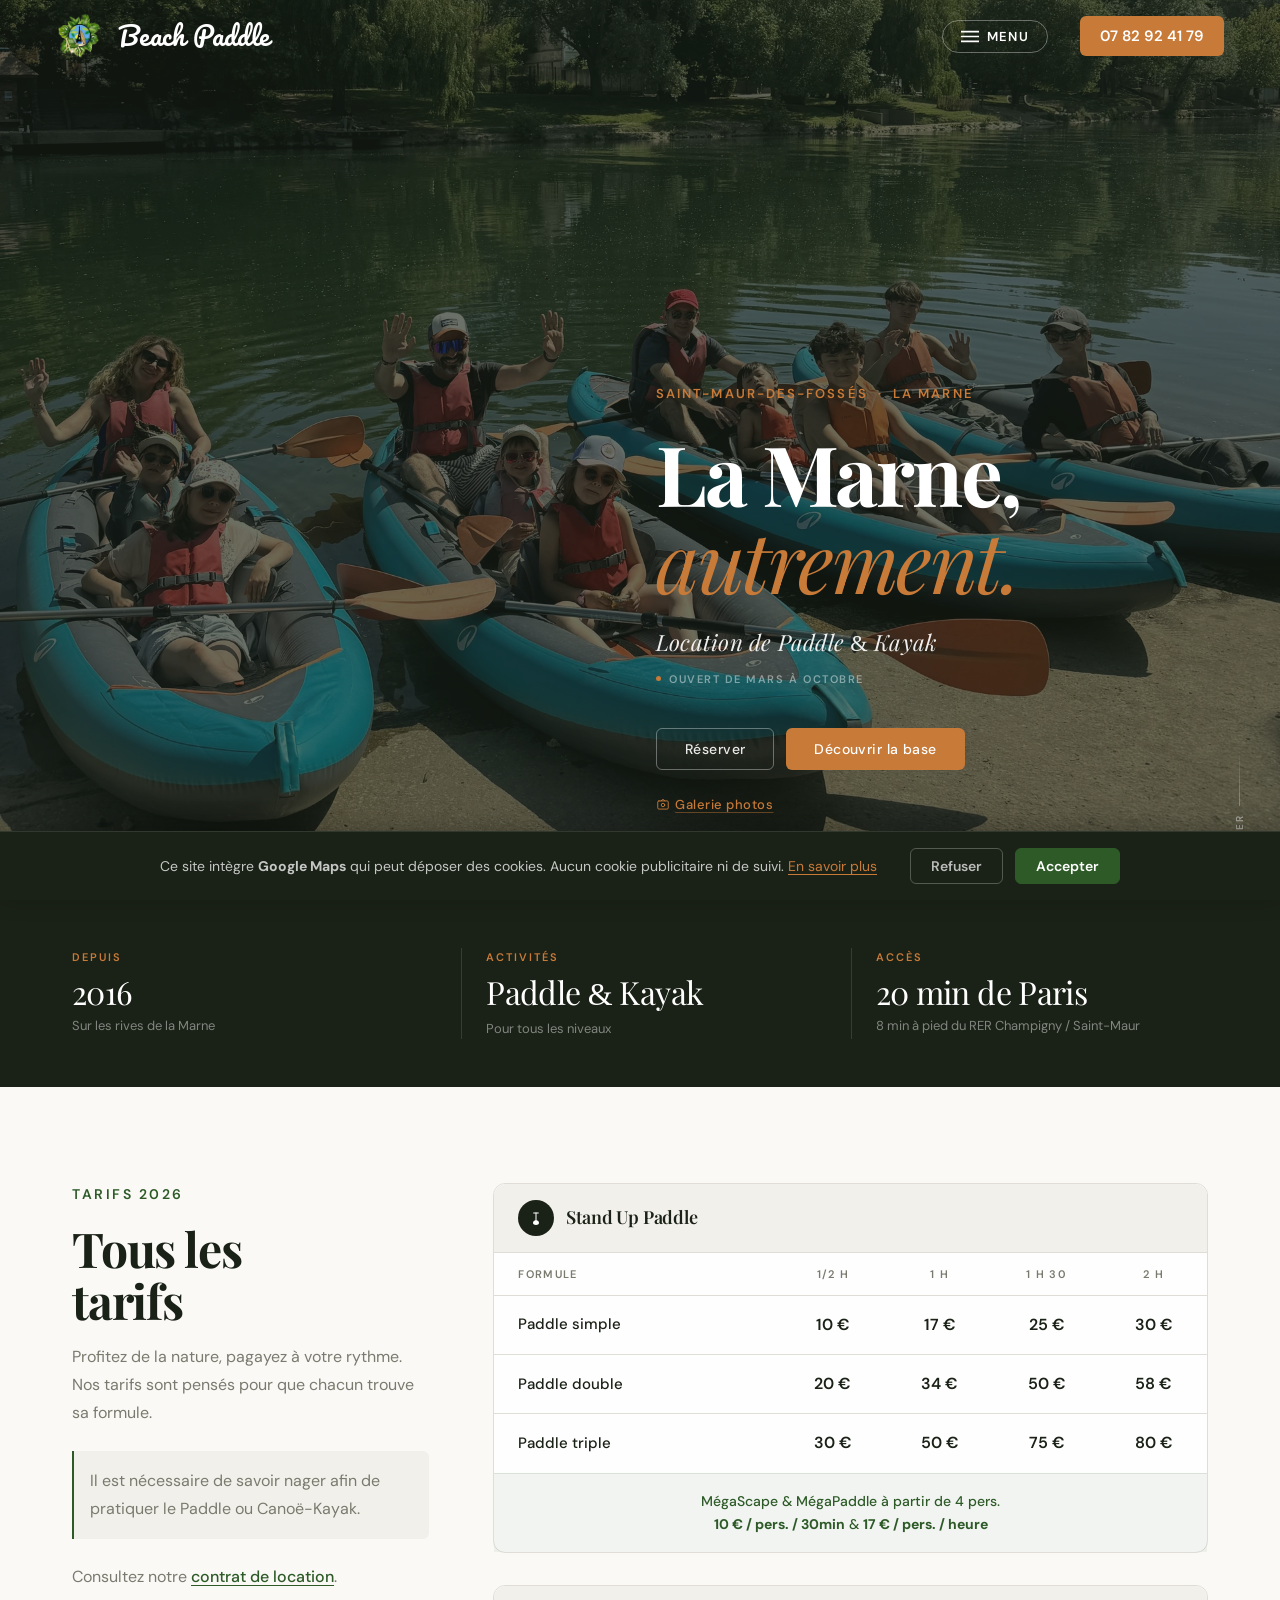
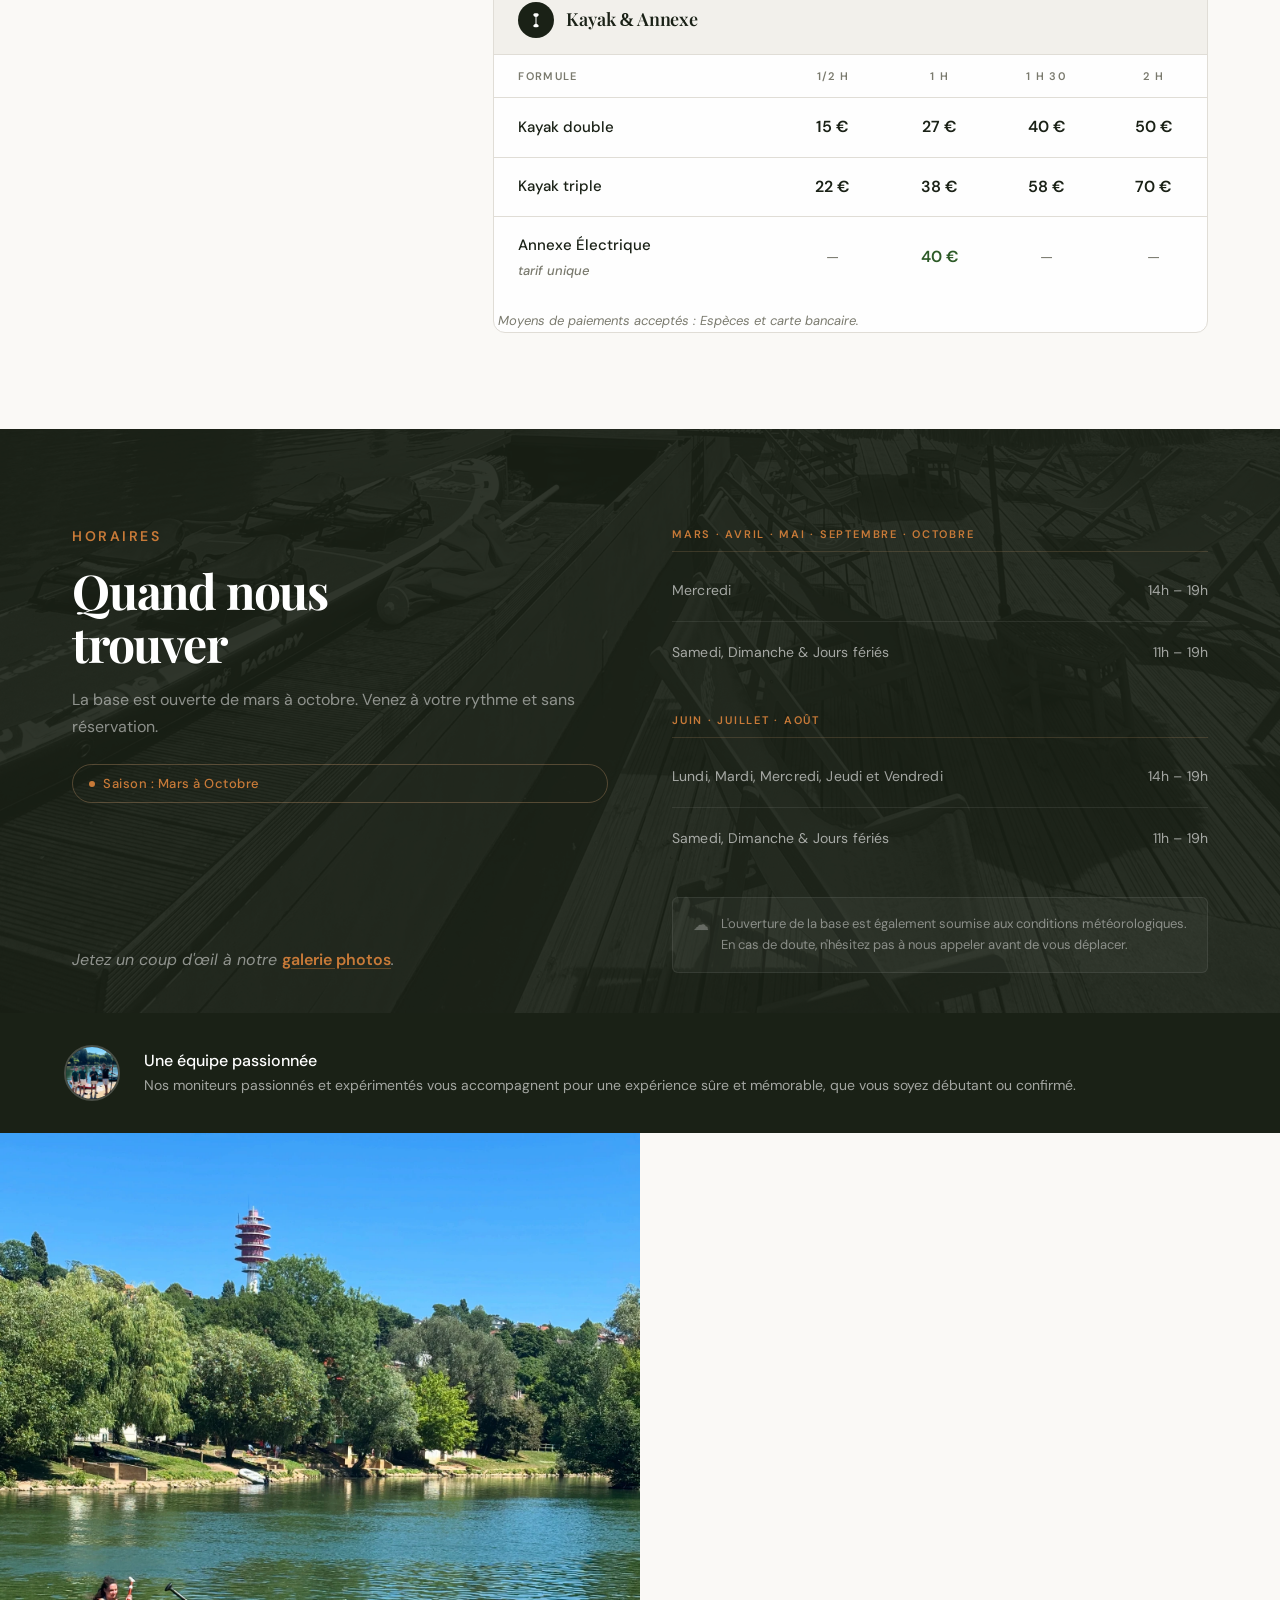
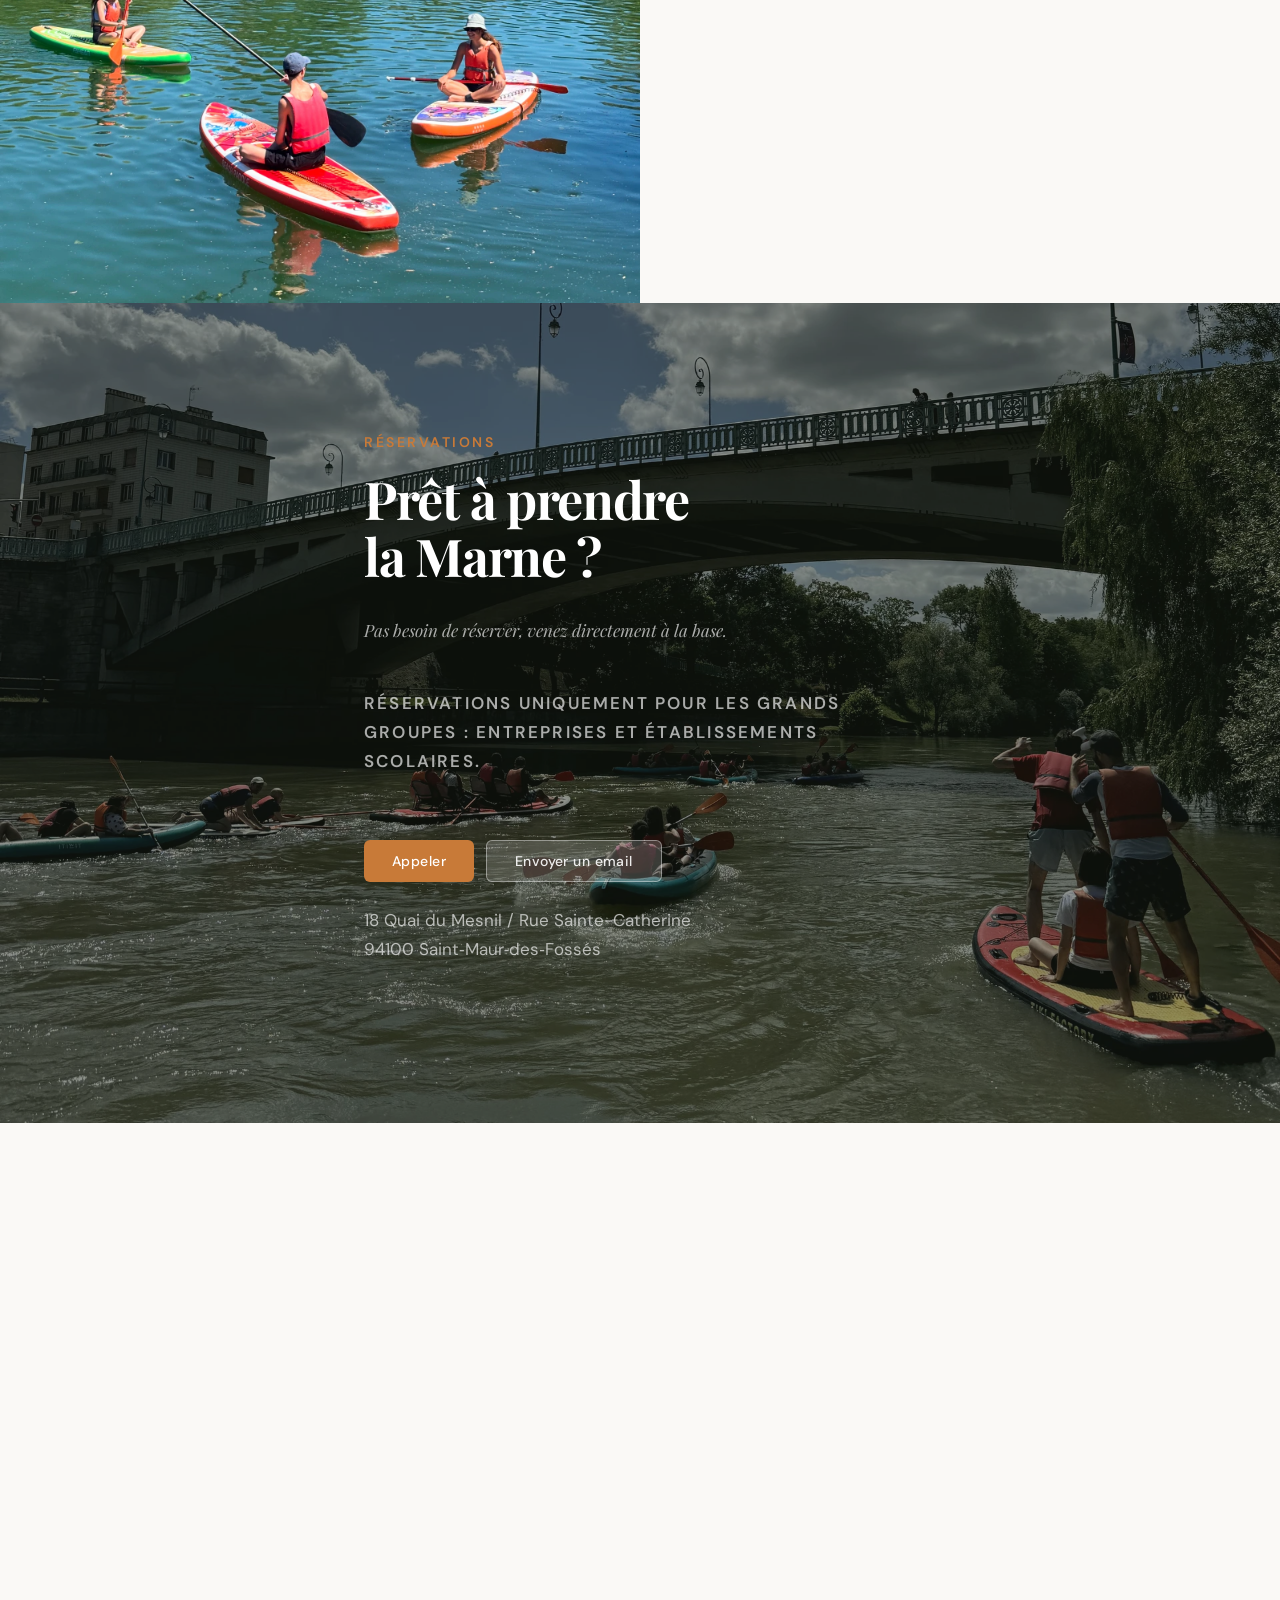
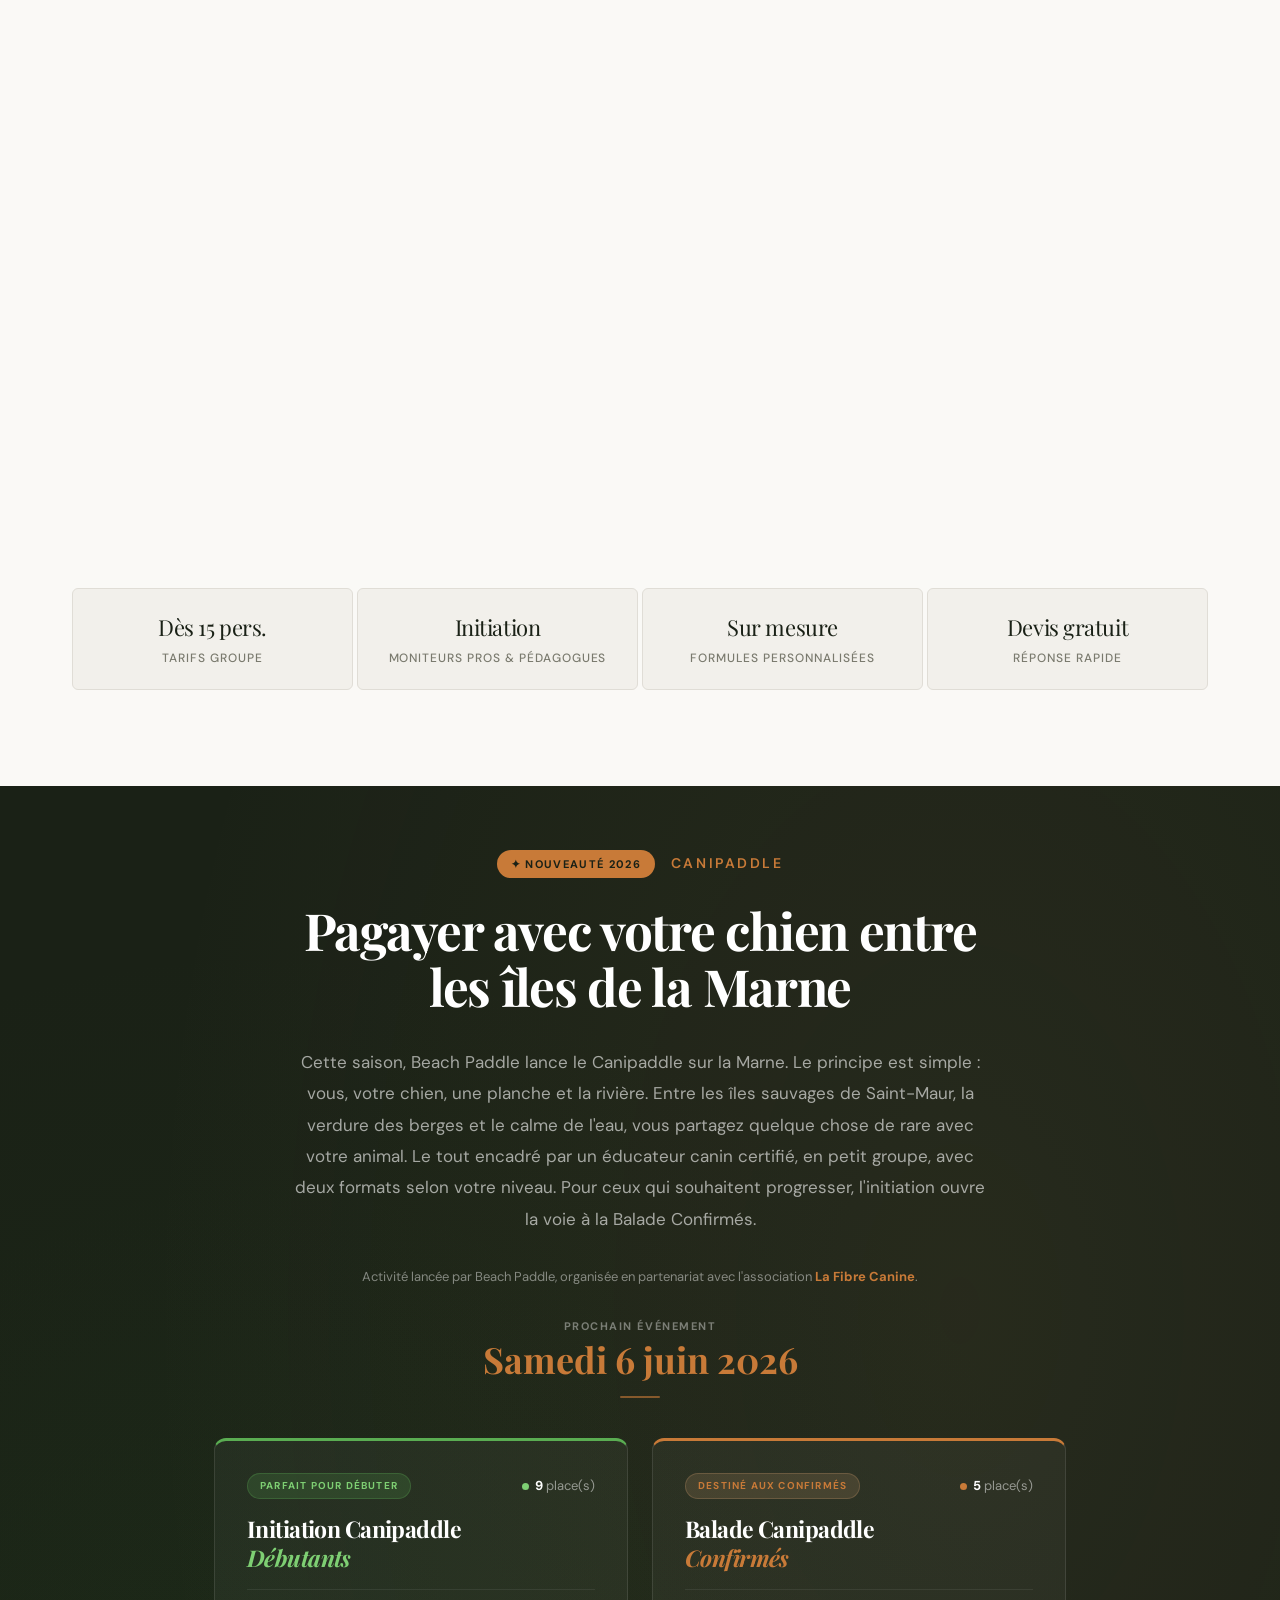
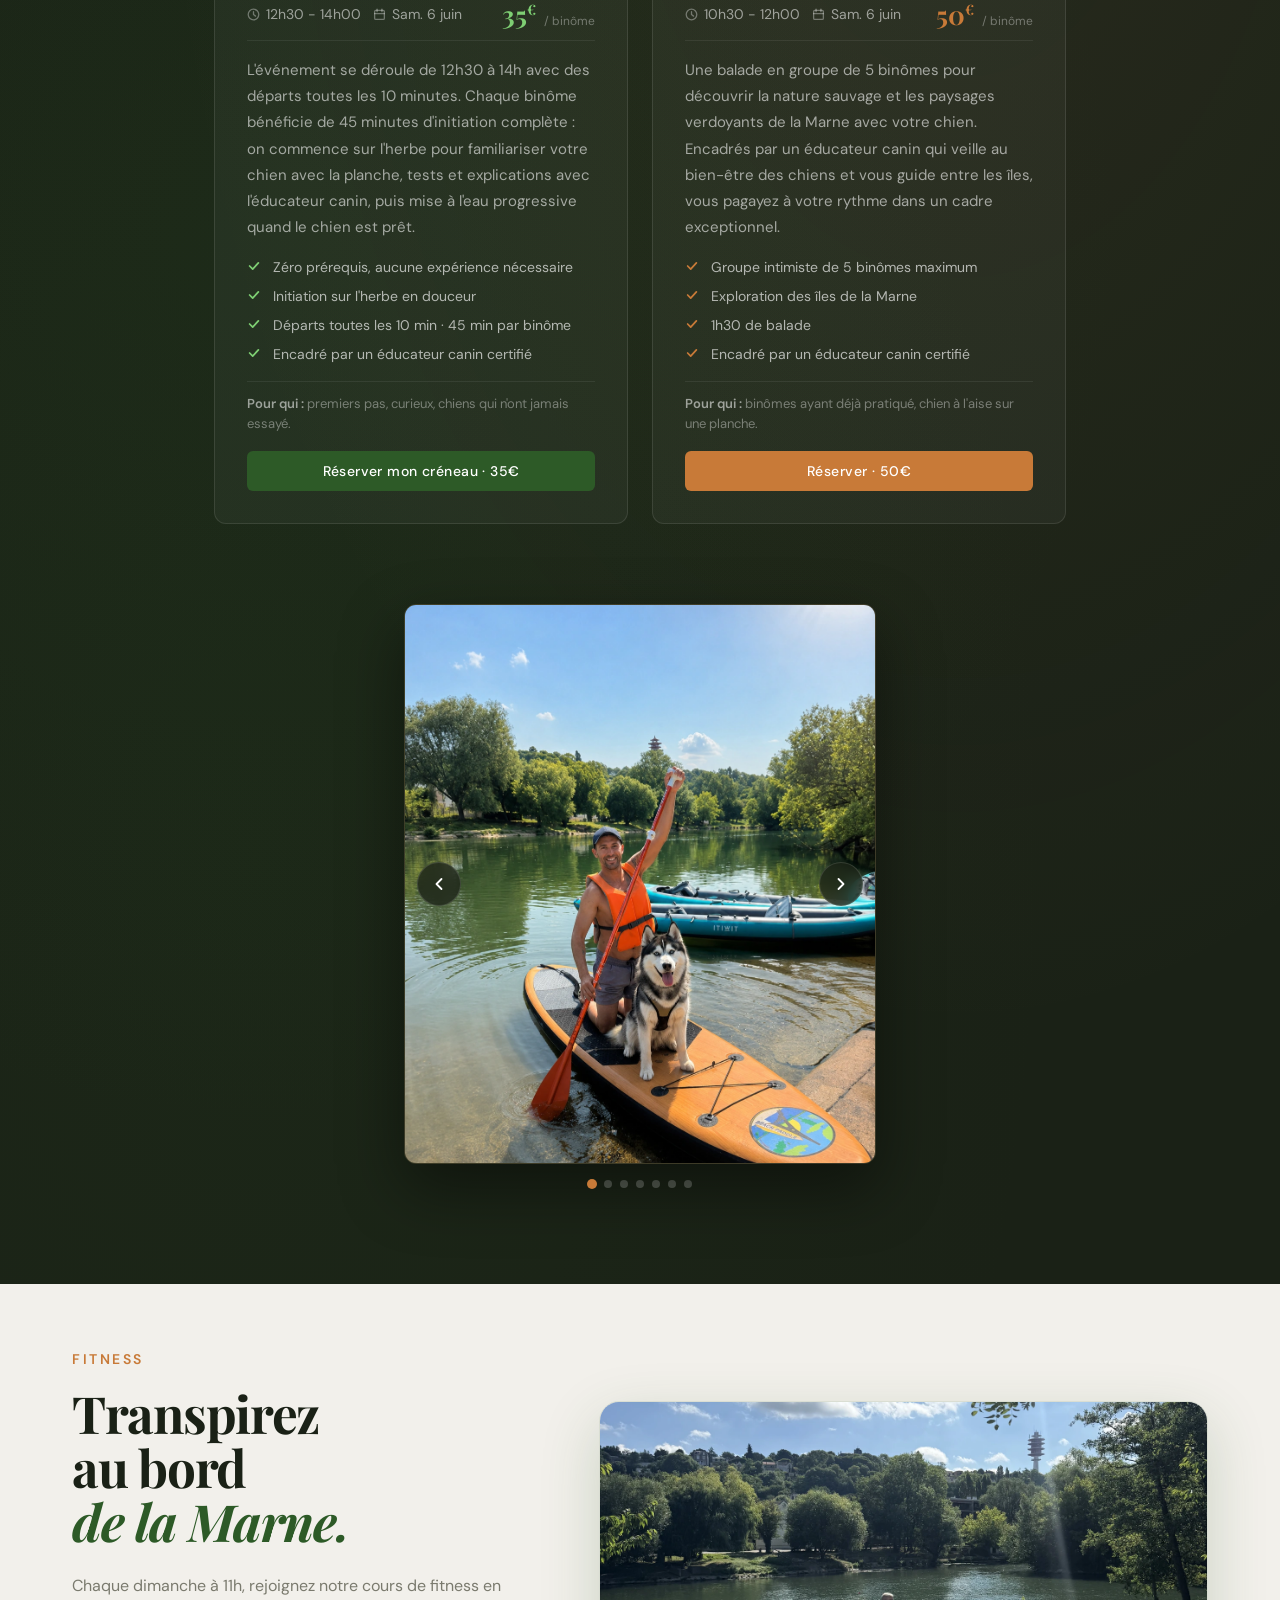
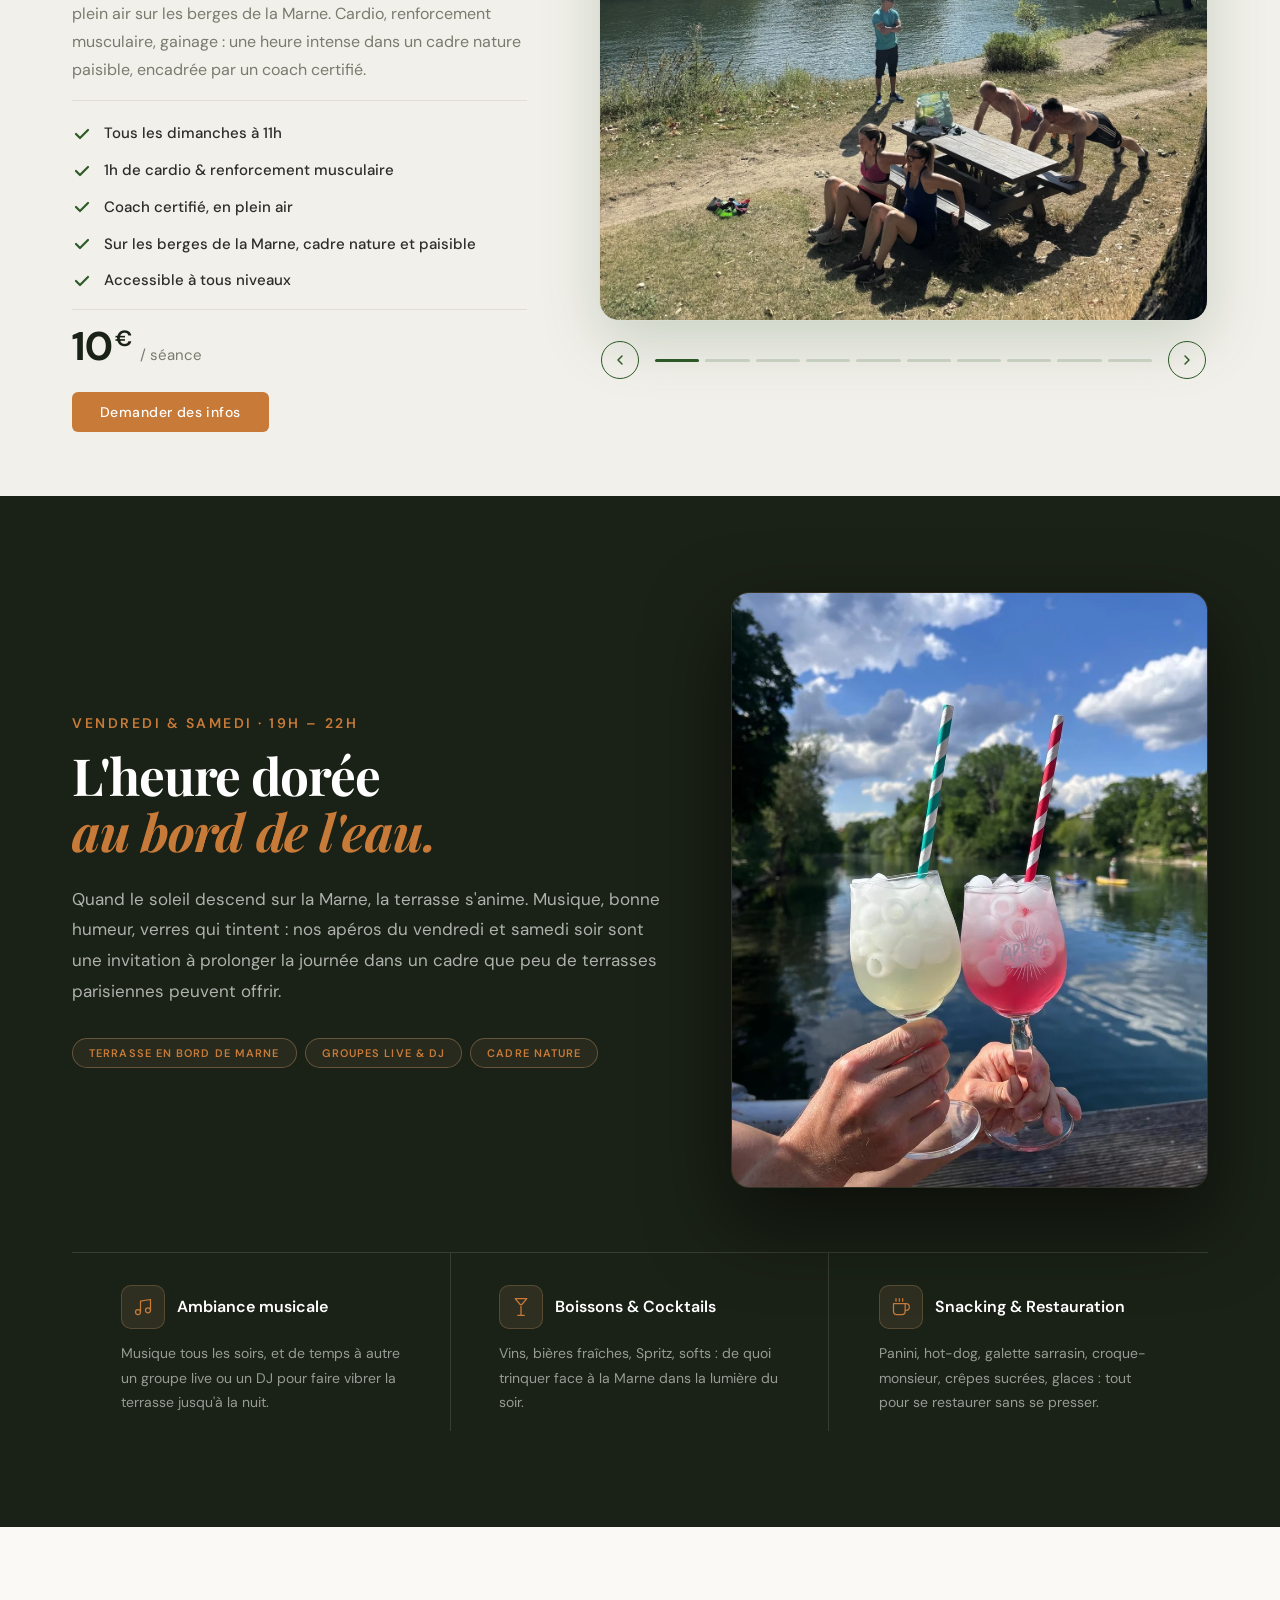
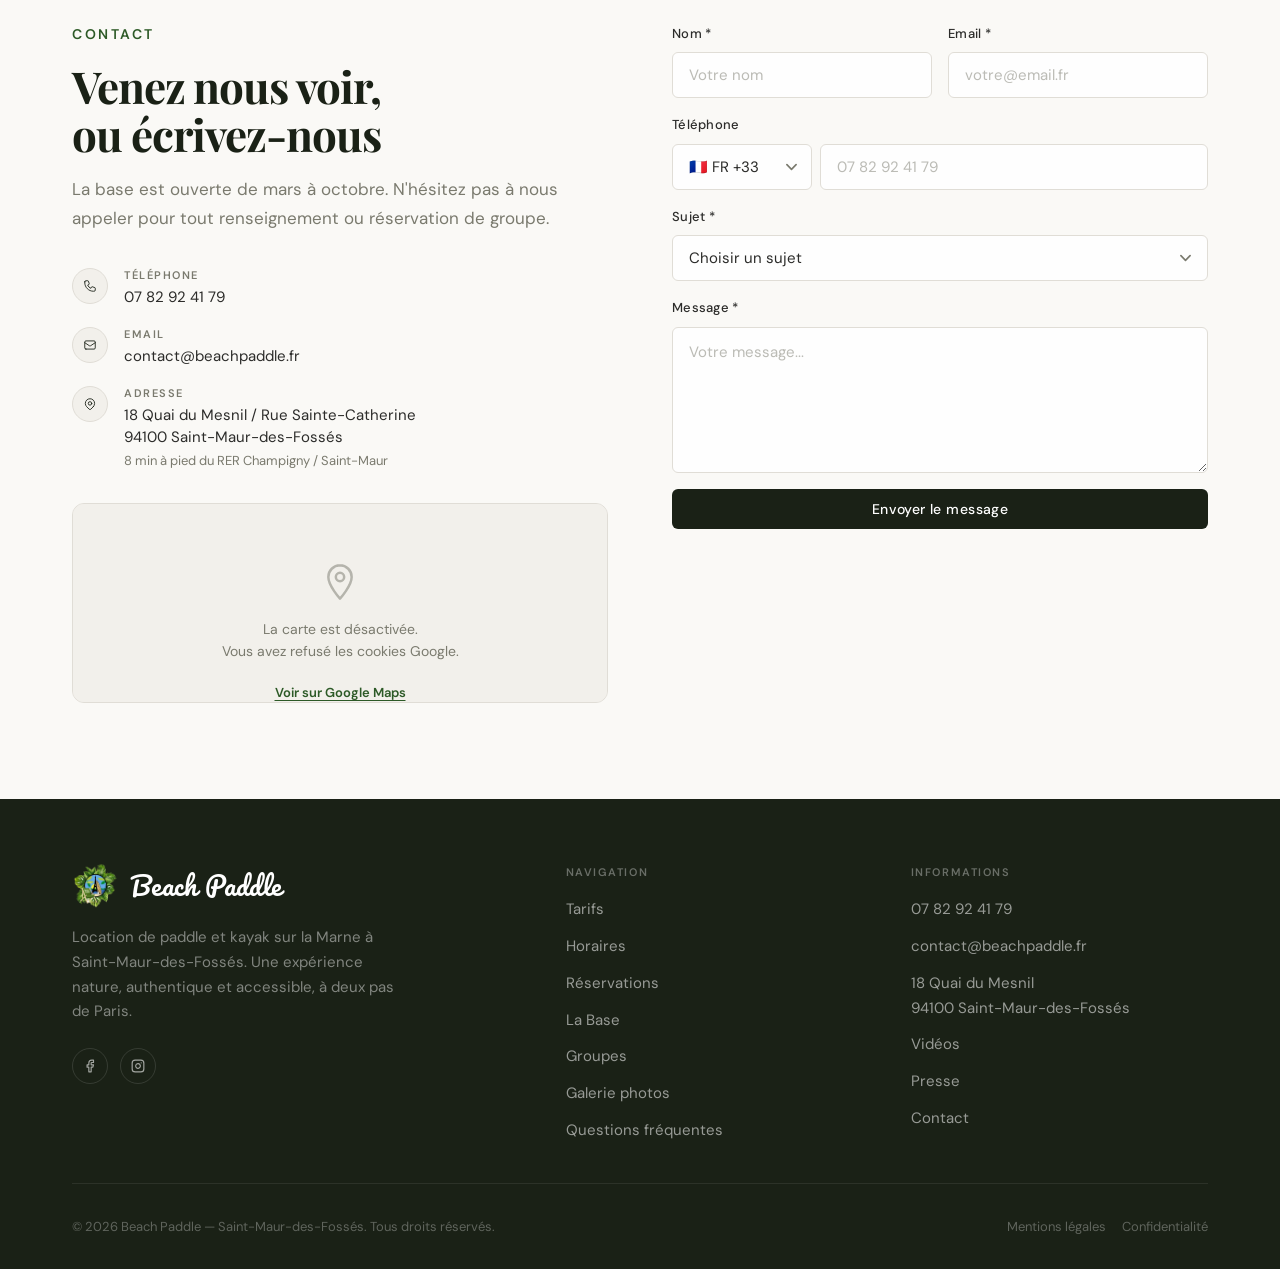
==== commit 2013df81: "fix(canipaddle): remplace bullet "Jeux sur l'eau" par "1h30 de balade" Co-Authored-By: Claude Sonnet" ====
--- a/index.html
+++ b/index.html
@@ -1037,7 +1037,7 @@
             <li><svg viewBox="0 0 16 16" fill="none" stroke="currentColor" aria-hidden="true"><polyline points="3,8 6.5,11.5 13,4.5" stroke-width="2" stroke-linecap="round" stroke-linejoin="round"/></svg>Groupe intimiste de 5 binômes maximum</li>
             <li><svg viewBox="0 0 16 16" fill="none" stroke="currentColor" aria-hidden="true"><polyline points="3,8 6.5,11.5 13,4.5" stroke-width="2" stroke-linecap="round" stroke-linejoin="round"/></svg>Exploration des îles de la Marne</li>
 
-            <li><svg viewBox="0 0 16 16" fill="none" stroke="currentColor" aria-hidden="true"><polyline points="3,8 6.5,11.5 13,4.5" stroke-width="2" stroke-linecap="round" stroke-linejoin="round"/></svg>Jeux sur l'eau pour les chiens</li>
+            <li><svg viewBox="0 0 16 16" fill="none" stroke="currentColor" aria-hidden="true"><polyline points="3,8 6.5,11.5 13,4.5" stroke-width="2" stroke-linecap="round" stroke-linejoin="round"/></svg>1h30 de balade</li>
             <li style="white-space: nowrap;"><svg viewBox="0 0 16 16" fill="none" stroke="currentColor" aria-hidden="true"><polyline points="3,8 6.5,11.5 13,4.5" stroke-width="2" stroke-linecap="round" stroke-linejoin="round"/></svg>Encadré par un éducateur canin certifié</li>
           </ul>
           <p class="cpd-who"><strong>Pour qui :</strong> binômes ayant déjà pratiqué, chien à l'aise sur une planche.</p>
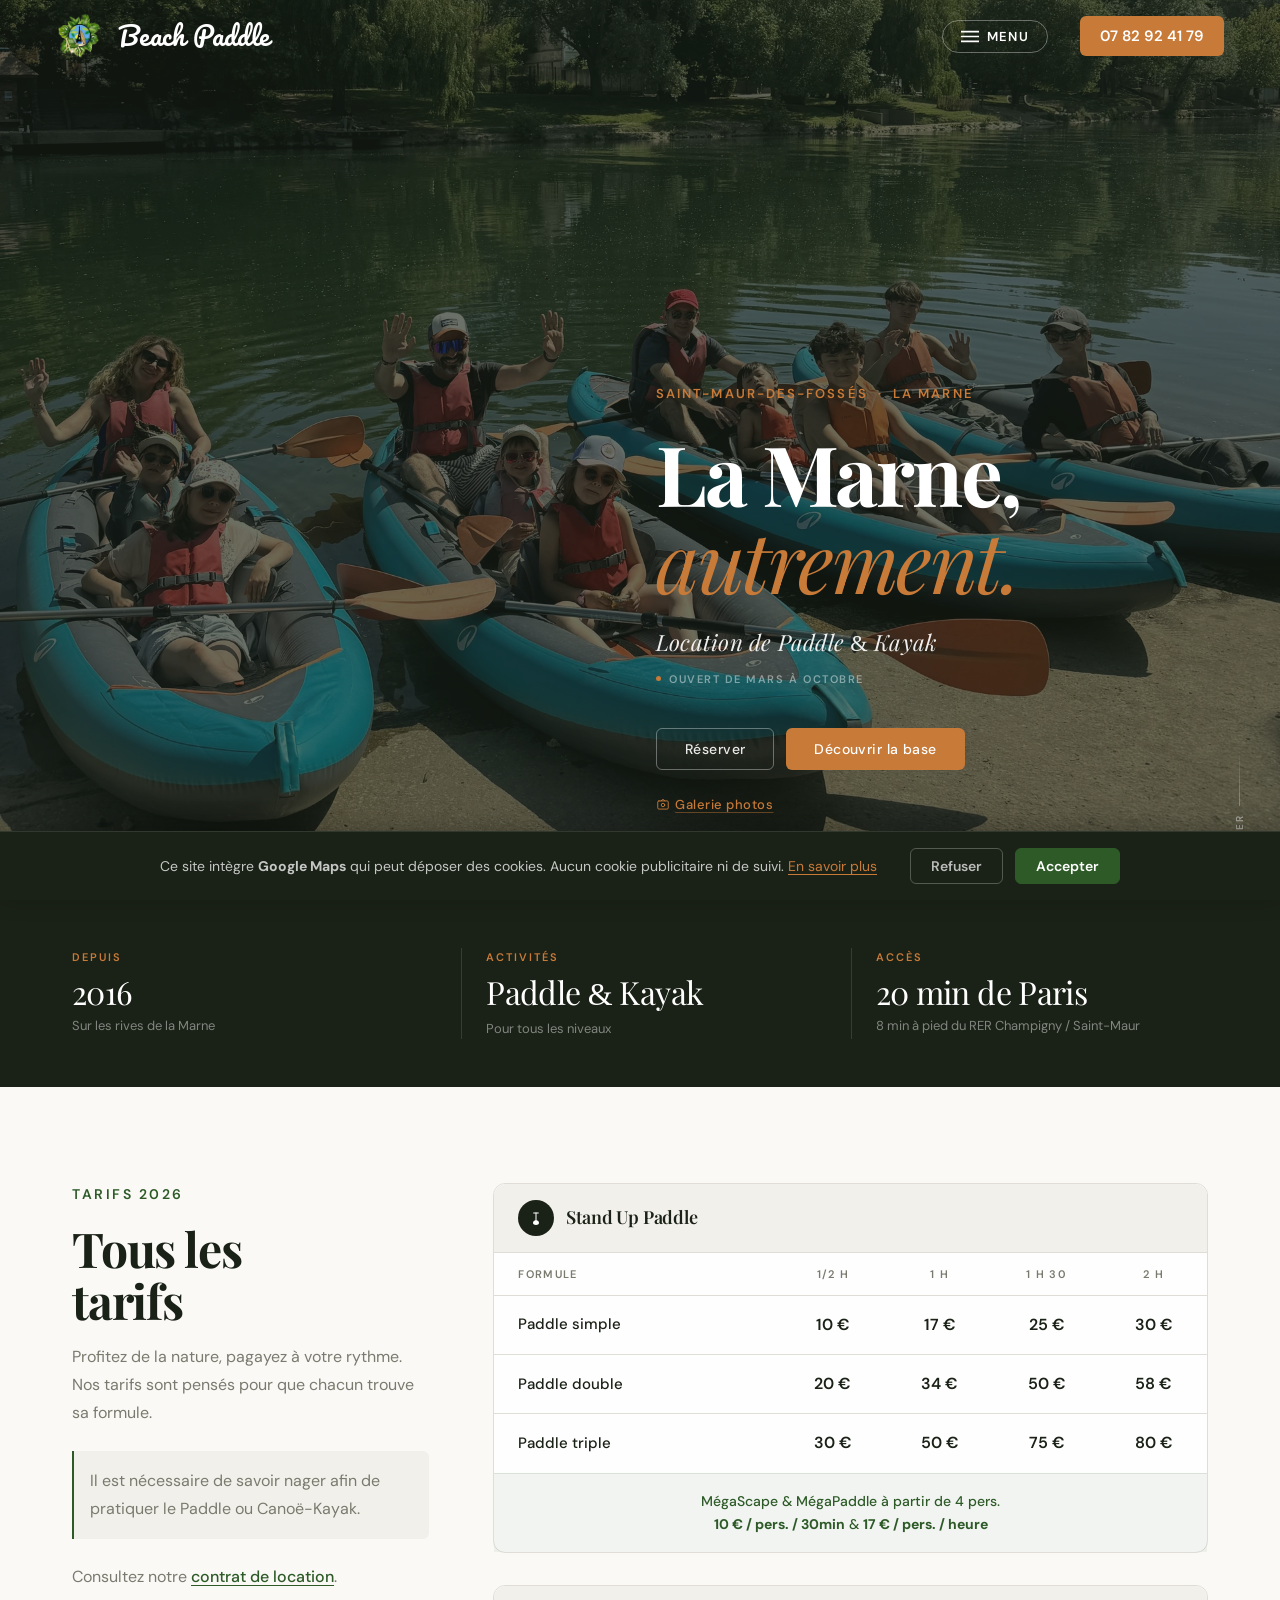
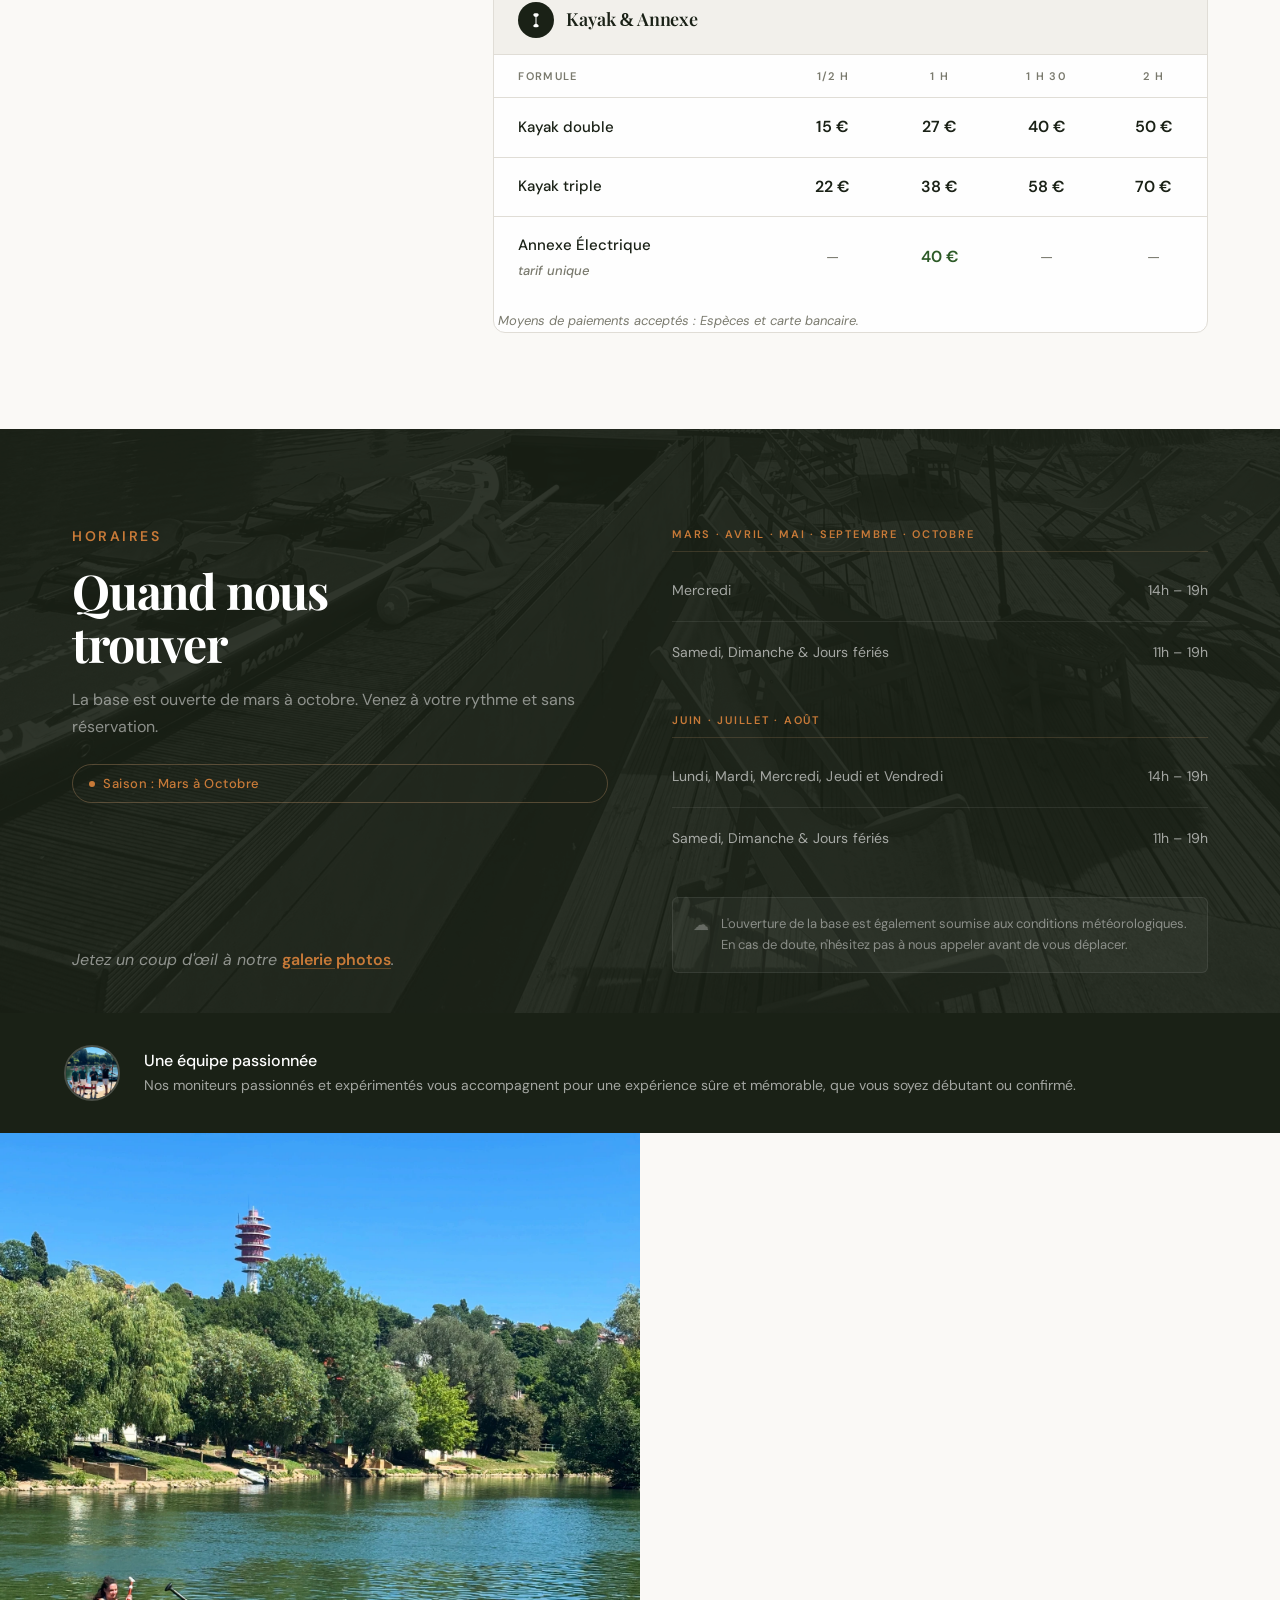
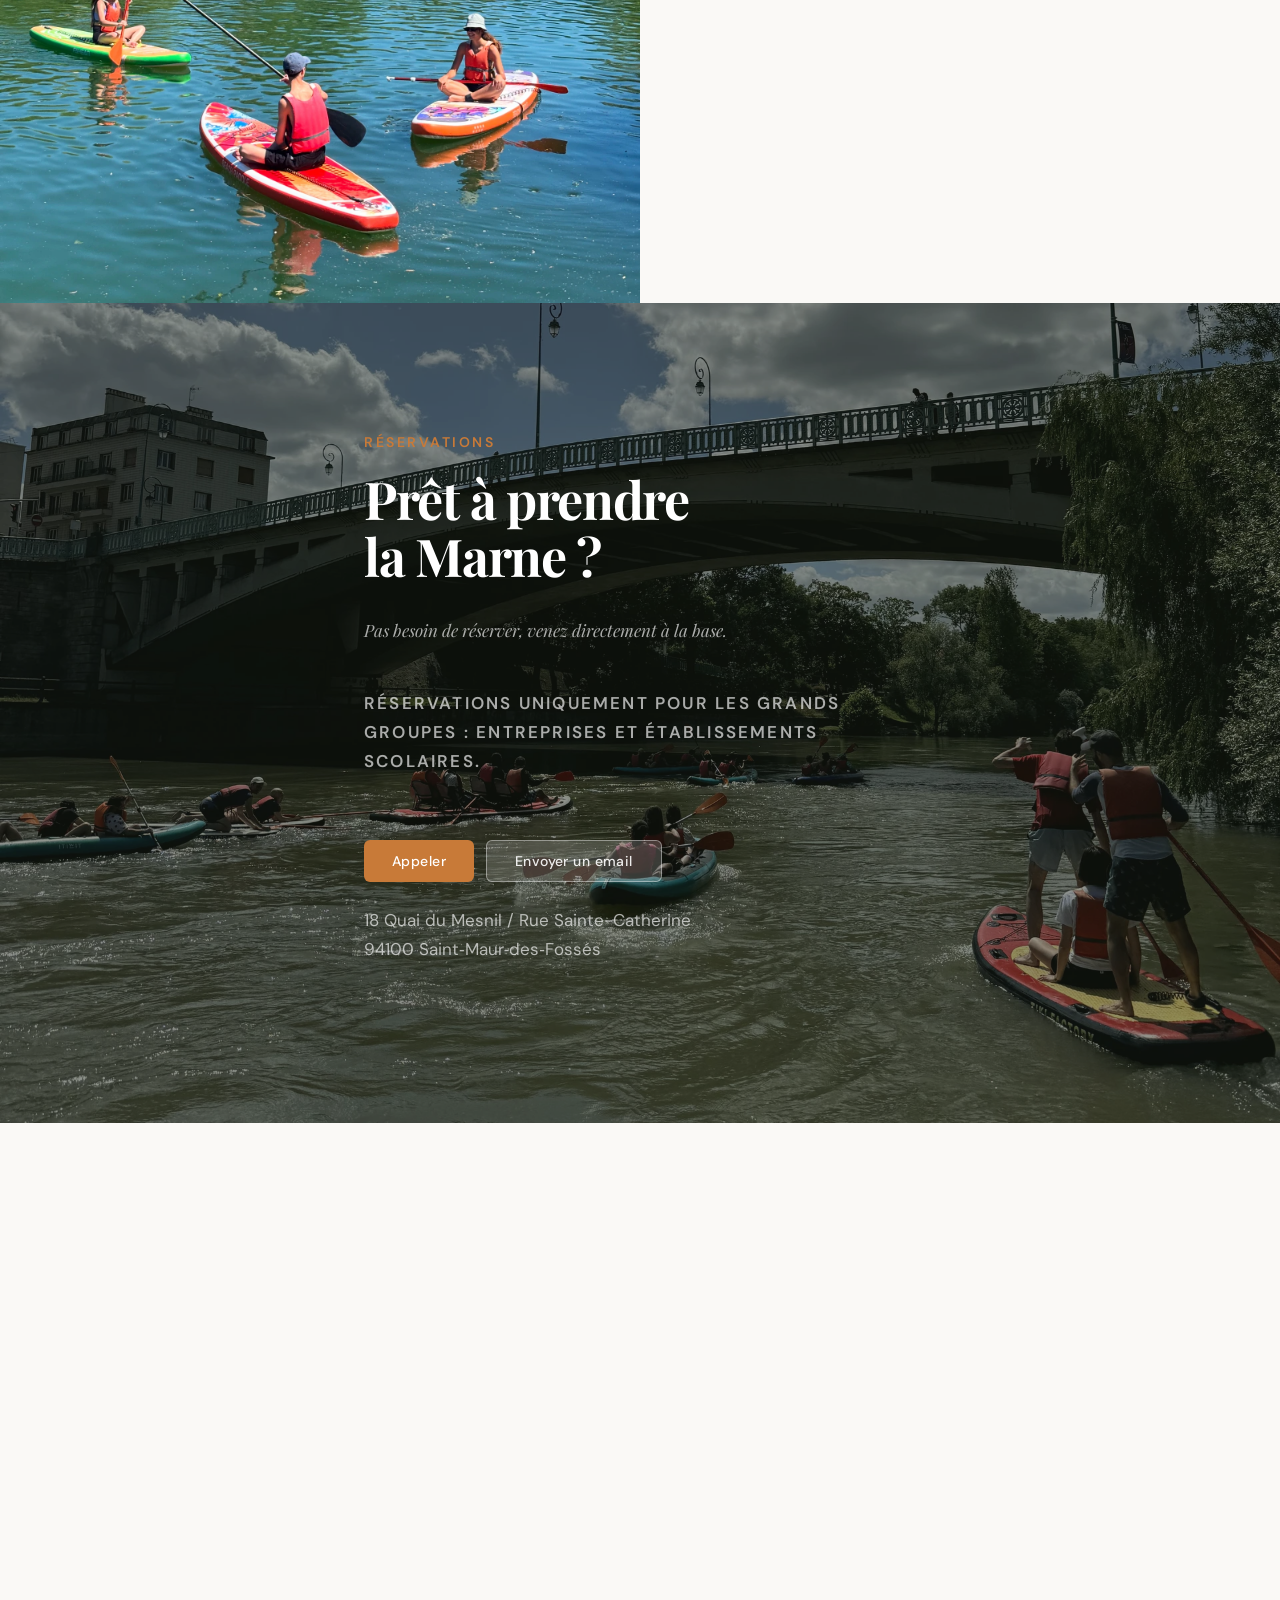
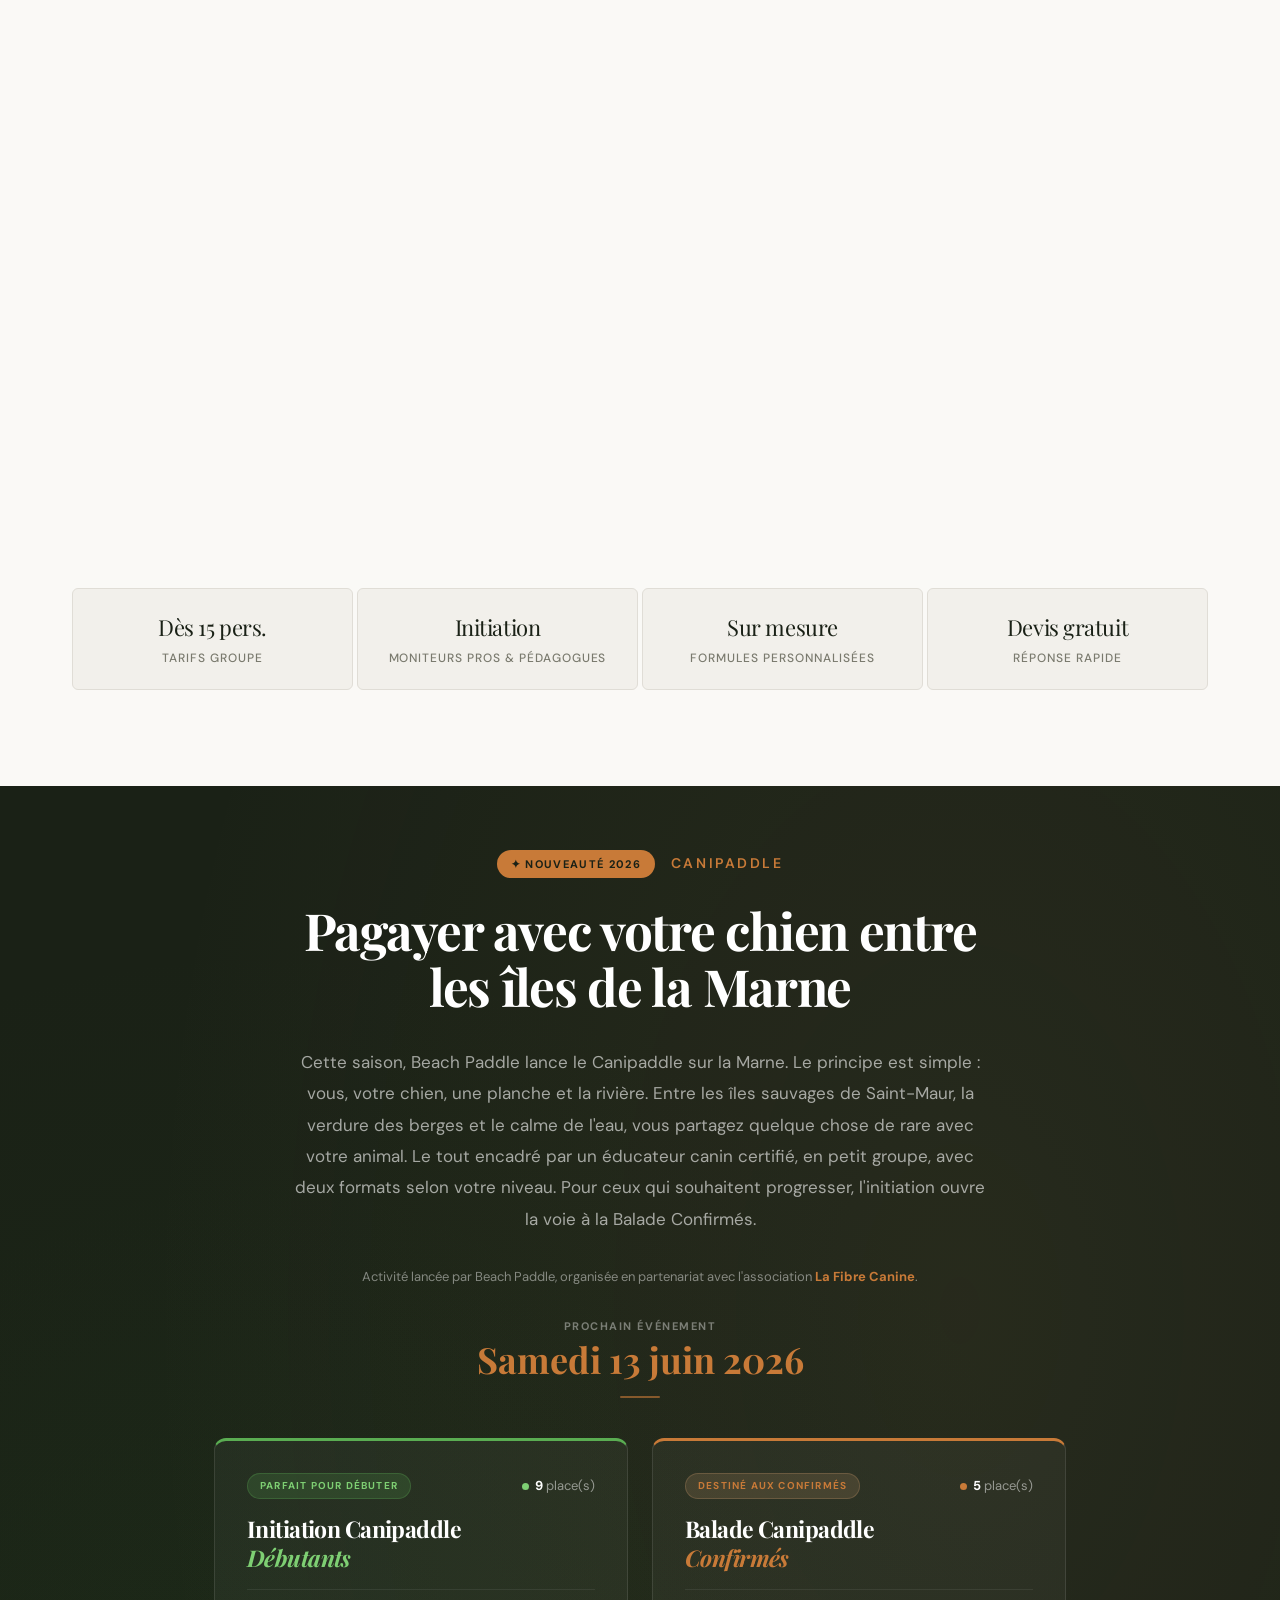
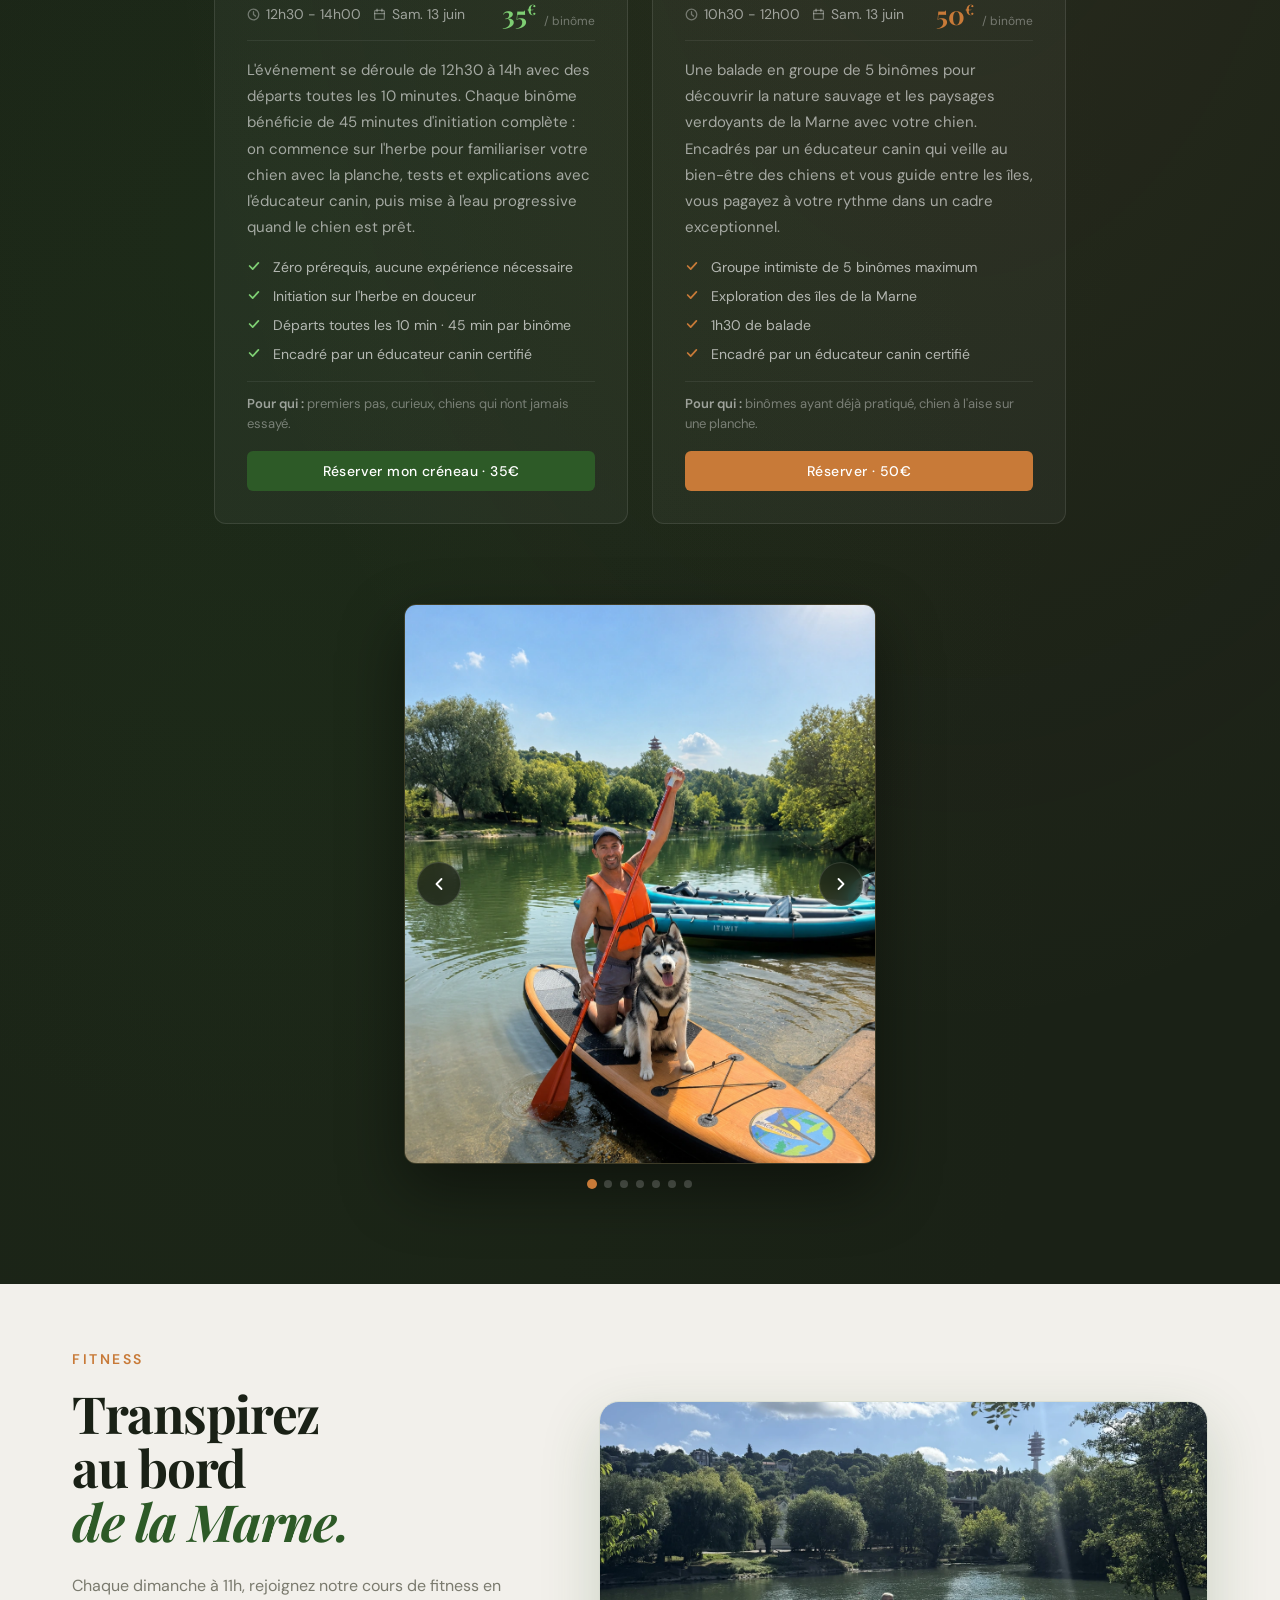
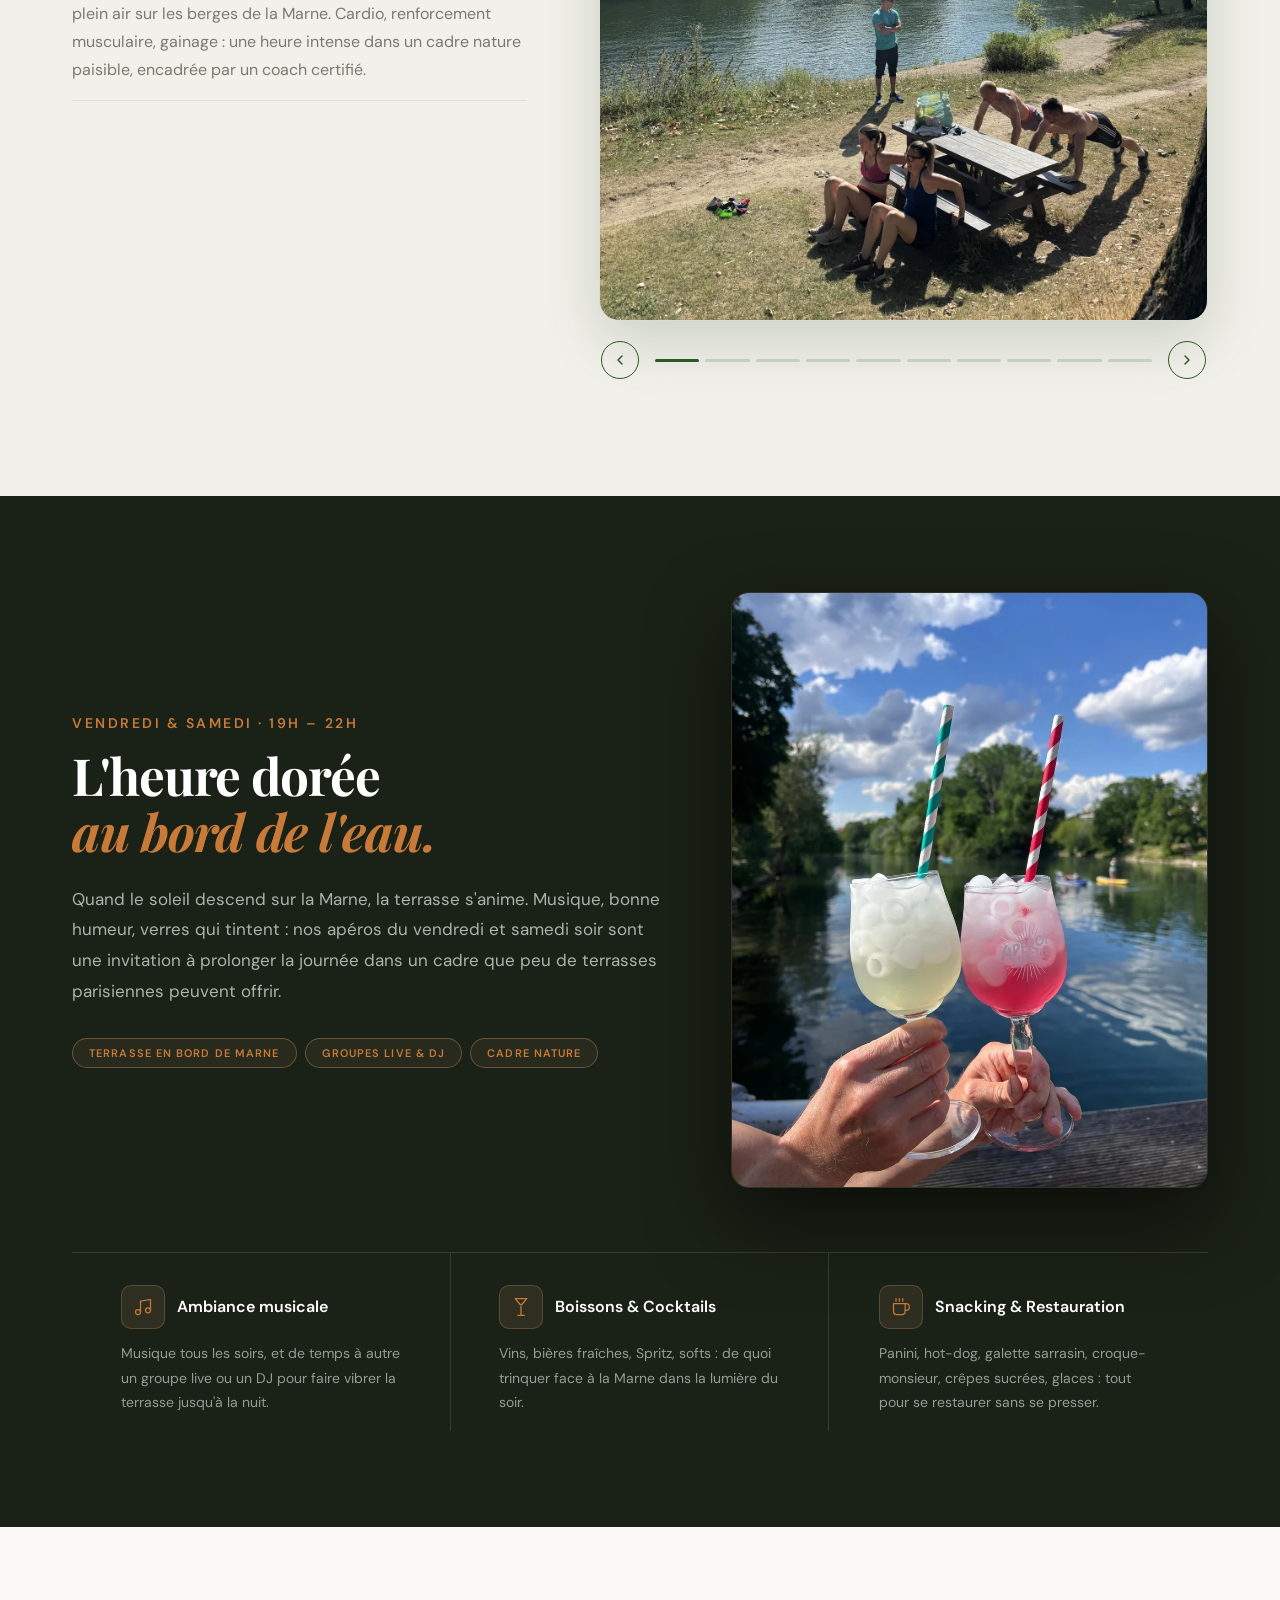
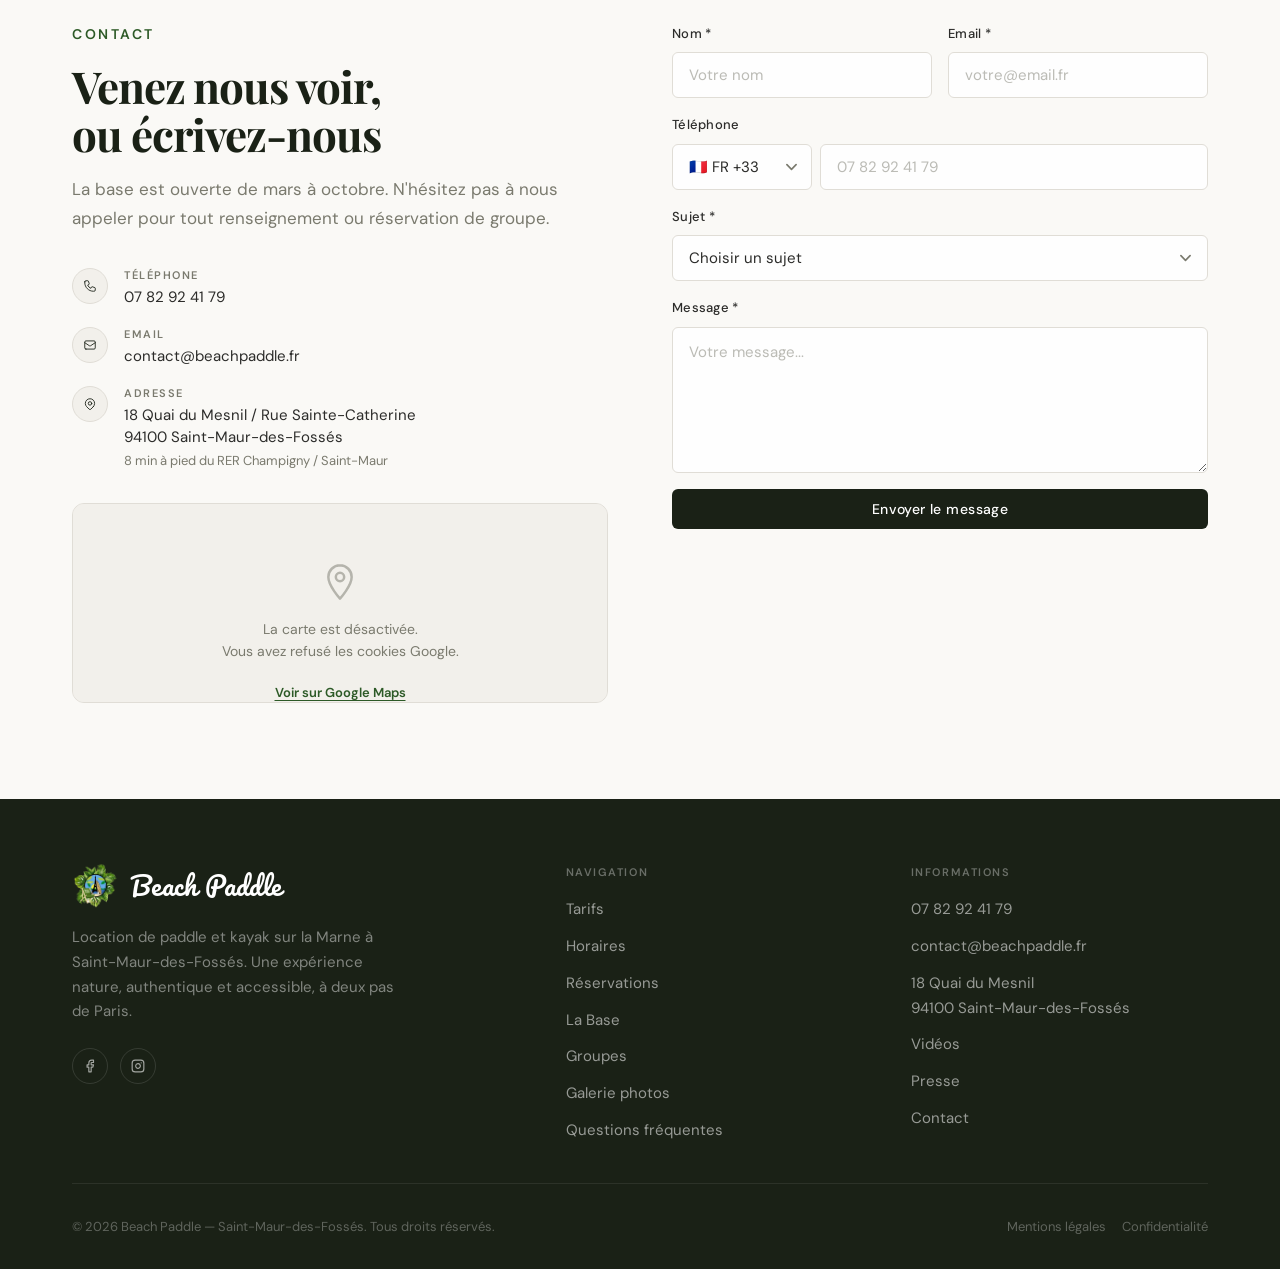
==== commit 8a83d9b6: "fix(canipaddle): report événement du 6 juin au 13 juin 2026 Co-Authored-By: Claude Sonnet 4.6 <norep" ====
--- a/index.html
+++ b/index.html
@@ -274,7 +274,7 @@
         "name": "Peut-on venir avec son chien ?",
         "acceptedAnswer": {
           "@type": "Answer",
-          "text": "Oui, c'est une nouveauté 2026 : Beach Paddle lance officiellement le Canipaddle en Île-de-France. Deux formats : une Balade Confirmés (10h30, 5 binômes max, 50 € par binôme) pour ceux qui ont déjà pratiqué, et une Initiation Débutants (12h30, zéro prérequis, 35 € par binôme). Les deux sessions ont lieu le 6 juin 2026 à Saint-Maur-des-Fossés, encadrées par un éducateur canin certifié de l'association La Fibre Canine."
+          "text": "Oui, c'est une nouveauté 2026 : Beach Paddle lance officiellement le Canipaddle en Île-de-France. Deux formats : une Balade Confirmés (10h30, 5 binômes max, 50 € par binôme) pour ceux qui ont déjà pratiqué, et une Initiation Débutants (12h30, zéro prérequis, 35 € par binôme). Les deux sessions ont lieu le 13 juin 2026 à Saint-Maur-des-Fossés, encadrées par un éducateur canin certifié de l'association La Fibre Canine."
         }
       },
       {
@@ -319,8 +319,8 @@
     "@type": "Event",
     "name": "Canipaddle Balade Confirmés — Beach Paddle",
     "description": "Balade canipaddle de 1h30 sur la Marne à Saint-Maur-des-Fossés. Groupe intimiste de 5 binômes, exploration des îles de la Marne, encadrée par un éducateur canin certifié de l'association La Fibre Canine.",
-    "startDate": "2026-06-06T10:30:00+02:00",
-    "endDate": "2026-06-06T12:00:00+02:00",
+    "startDate": "2026-06-13T10:30:00+02:00",
+    "endDate": "2026-06-13T12:00:00+02:00",
     "eventStatus": "https://schema.org/EventScheduled",
     "eventAttendanceMode": "https://schema.org/OfflineEventAttendanceMode",
     "location": {
@@ -360,8 +360,8 @@
     "@type": "Event",
     "name": "Canipaddle Initiation Débutants — Beach Paddle",
     "description": "Initiation canipaddle de 1h30 sur la Marne à Saint-Maur-des-Fossés. Zéro prérequis, mise à l'eau progressive, rotations de 10 minutes sur l'eau. Encadrée par un éducateur canin certifié de l'association La Fibre Canine.",
-    "startDate": "2026-06-06T12:30:00+02:00",
-    "endDate": "2026-06-06T14:00:00+02:00",
+    "startDate": "2026-06-13T12:30:00+02:00",
+    "endDate": "2026-06-13T14:00:00+02:00",
     "eventStatus": "https://schema.org/EventScheduled",
     "eventAttendanceMode": "https://schema.org/OfflineEventAttendanceMode",
     "location": {
@@ -961,7 +961,7 @@
       <!-- TITRE ÉVÉNEMENT — mettre à jour la date ici -->
       <div class="cpd-event-title reveal">
         <h3 class="cpd-event-heading">Prochain événement</h3>
-        <p class="cpd-event-date" data-session-date="2026-06-06">Samedi 6 juin 2026</p>
+        <p class="cpd-event-date" data-session-date="2026-06-13">Samedi 13 juin 2026</p>
       </div>
 
       <!-- BLOC 3 — Les deux offres -->
@@ -985,7 +985,7 @@
               </span>
               <span class="cpd-meta-item">
                 <svg viewBox="0 0 16 16" fill="none" stroke="currentColor" stroke-width="1.6" stroke-linecap="round" aria-hidden="true"><rect x="2" y="3" width="12" height="11" rx="1.5"/><line x1="5" y1="1.5" x2="5" y2="4.5"/><line x1="11" y1="1.5" x2="11" y2="4.5"/><line x1="2" y1="7" x2="14" y2="7"/></svg>
-                Sam. 6 juin
+                Sam. 13 juin
               </span>
             </div>
             <span class="cpd-price">35<sup>€</sup> <small>/ binôme</small></span>
@@ -1025,7 +1025,7 @@
               </span>
               <span class="cpd-meta-item">
                 <svg viewBox="0 0 16 16" fill="none" stroke="currentColor" stroke-width="1.6" stroke-linecap="round" aria-hidden="true"><rect x="2" y="3" width="12" height="11" rx="1.5"/><line x1="5" y1="1.5" x2="5" y2="4.5"/><line x1="11" y1="1.5" x2="11" y2="4.5"/><line x1="2" y1="7" x2="14" y2="7"/></svg>
-                Sam. 6 juin
+                Sam. 13 juin
               </span>
             </div>
             <span class="cpd-price">50<sup>€</sup> <small>/ binôme</small></span>
@@ -1976,7 +1976,7 @@
               <span class="faq-icon" aria-hidden="true"><svg viewBox="0 0 24 24" fill="none" stroke="currentColor" stroke-width="1.8" stroke-linecap="round"><line x1="12" y1="5" x2="12" y2="19"/><line x1="5" y1="12" x2="19" y2="12"/></svg></span>
             </button>
             <div class="faq-answer"><div class="faq-answer-inner">
-              <p>Oui, Beach Paddle lance officiellement le <strong>Canipaddle</strong> en Île-de-France&nbsp;! Deux formats le <strong>6 juin 2026</strong> à Saint-Maur : une Balade Confirmés (10h30, 5 binômes, 50&nbsp;€) et une Initiation Débutants (12h30, zéro prérequis, 35&nbsp;€). Sessions encadrées par un éducateur canin certifié de l'association La Fibre Canine. <a href="#paddle-dog">Voir les détails et réserver.</a></p>
+              <p>Oui, Beach Paddle lance officiellement le <strong>Canipaddle</strong> en Île-de-France&nbsp;! Deux formats le <strong>13 juin 2026</strong> à Saint-Maur : une Balade Confirmés (10h30, 5 binômes, 50&nbsp;€) et une Initiation Débutants (12h30, zéro prérequis, 35&nbsp;€). Sessions encadrées par un éducateur canin certifié de l'association La Fibre Canine. <a href="#paddle-dog">Voir les détails et réserver.</a></p>
             </div></div>
           </div>
 
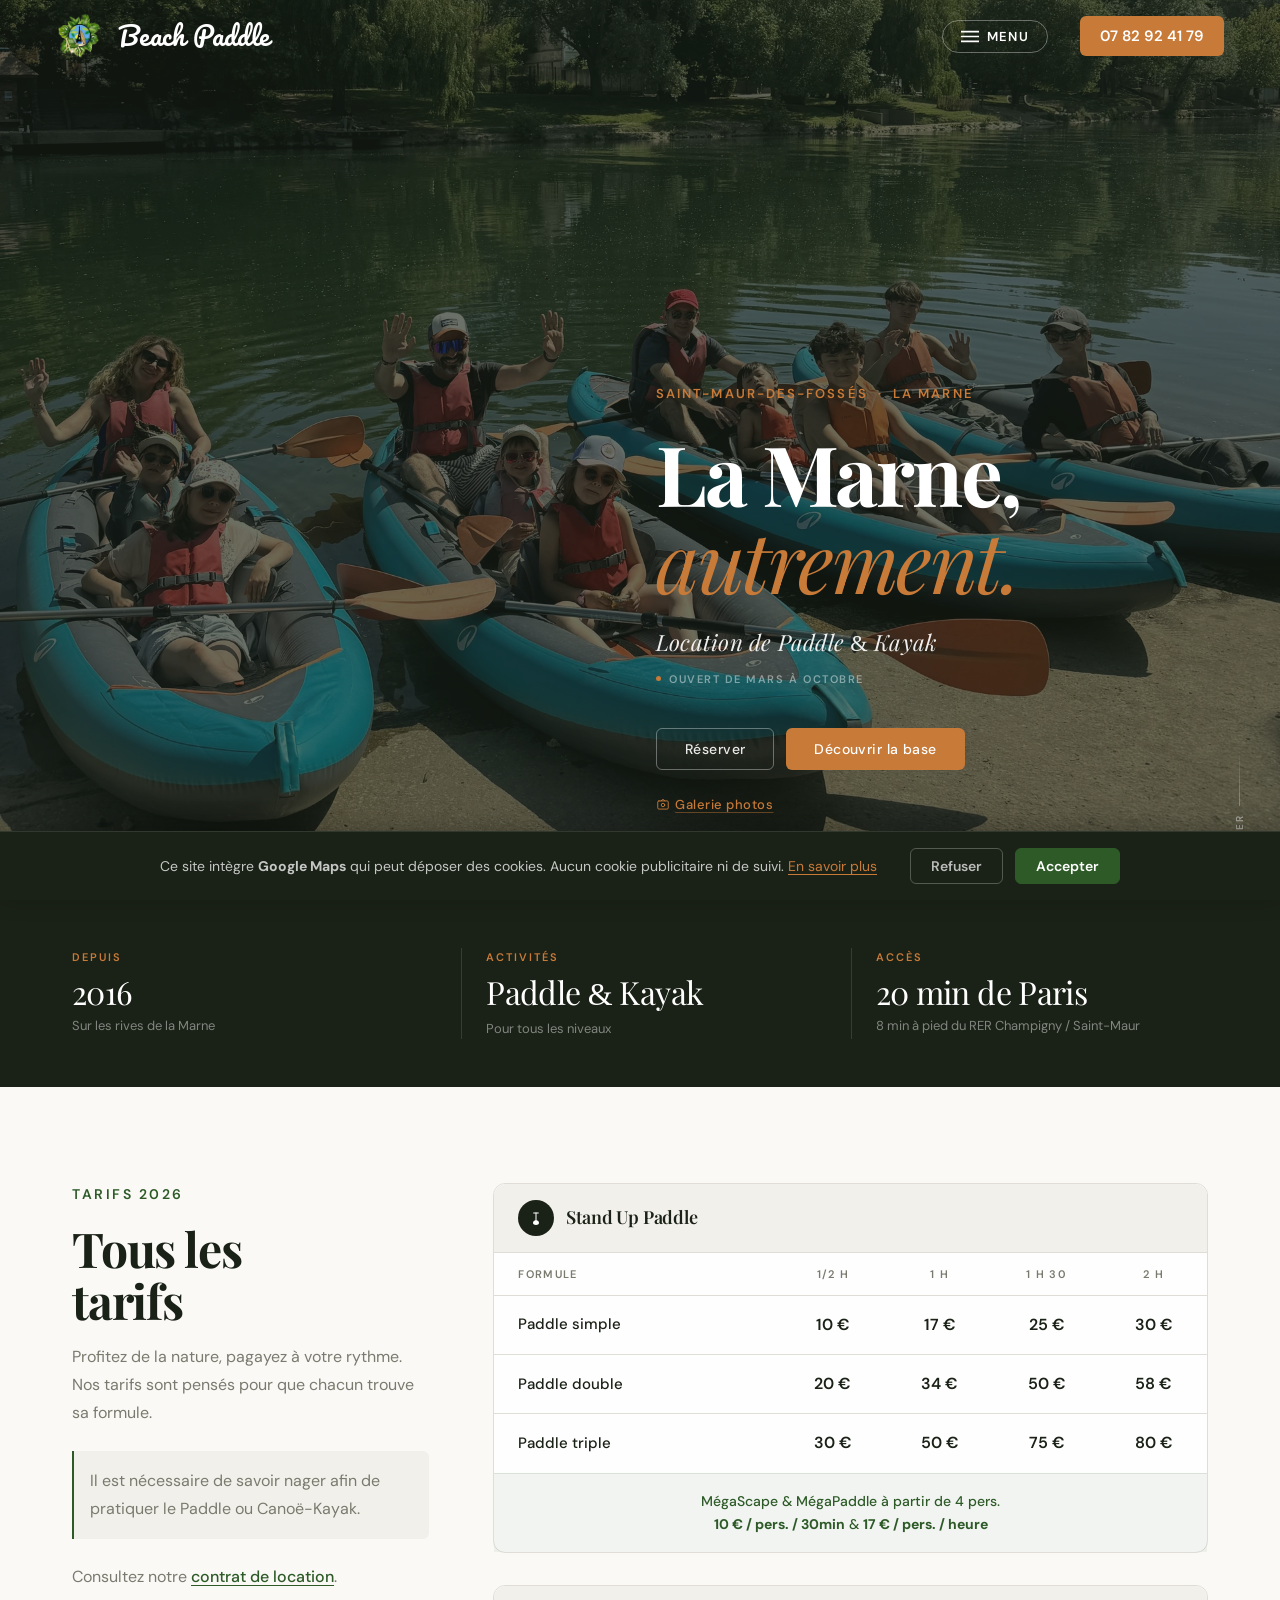
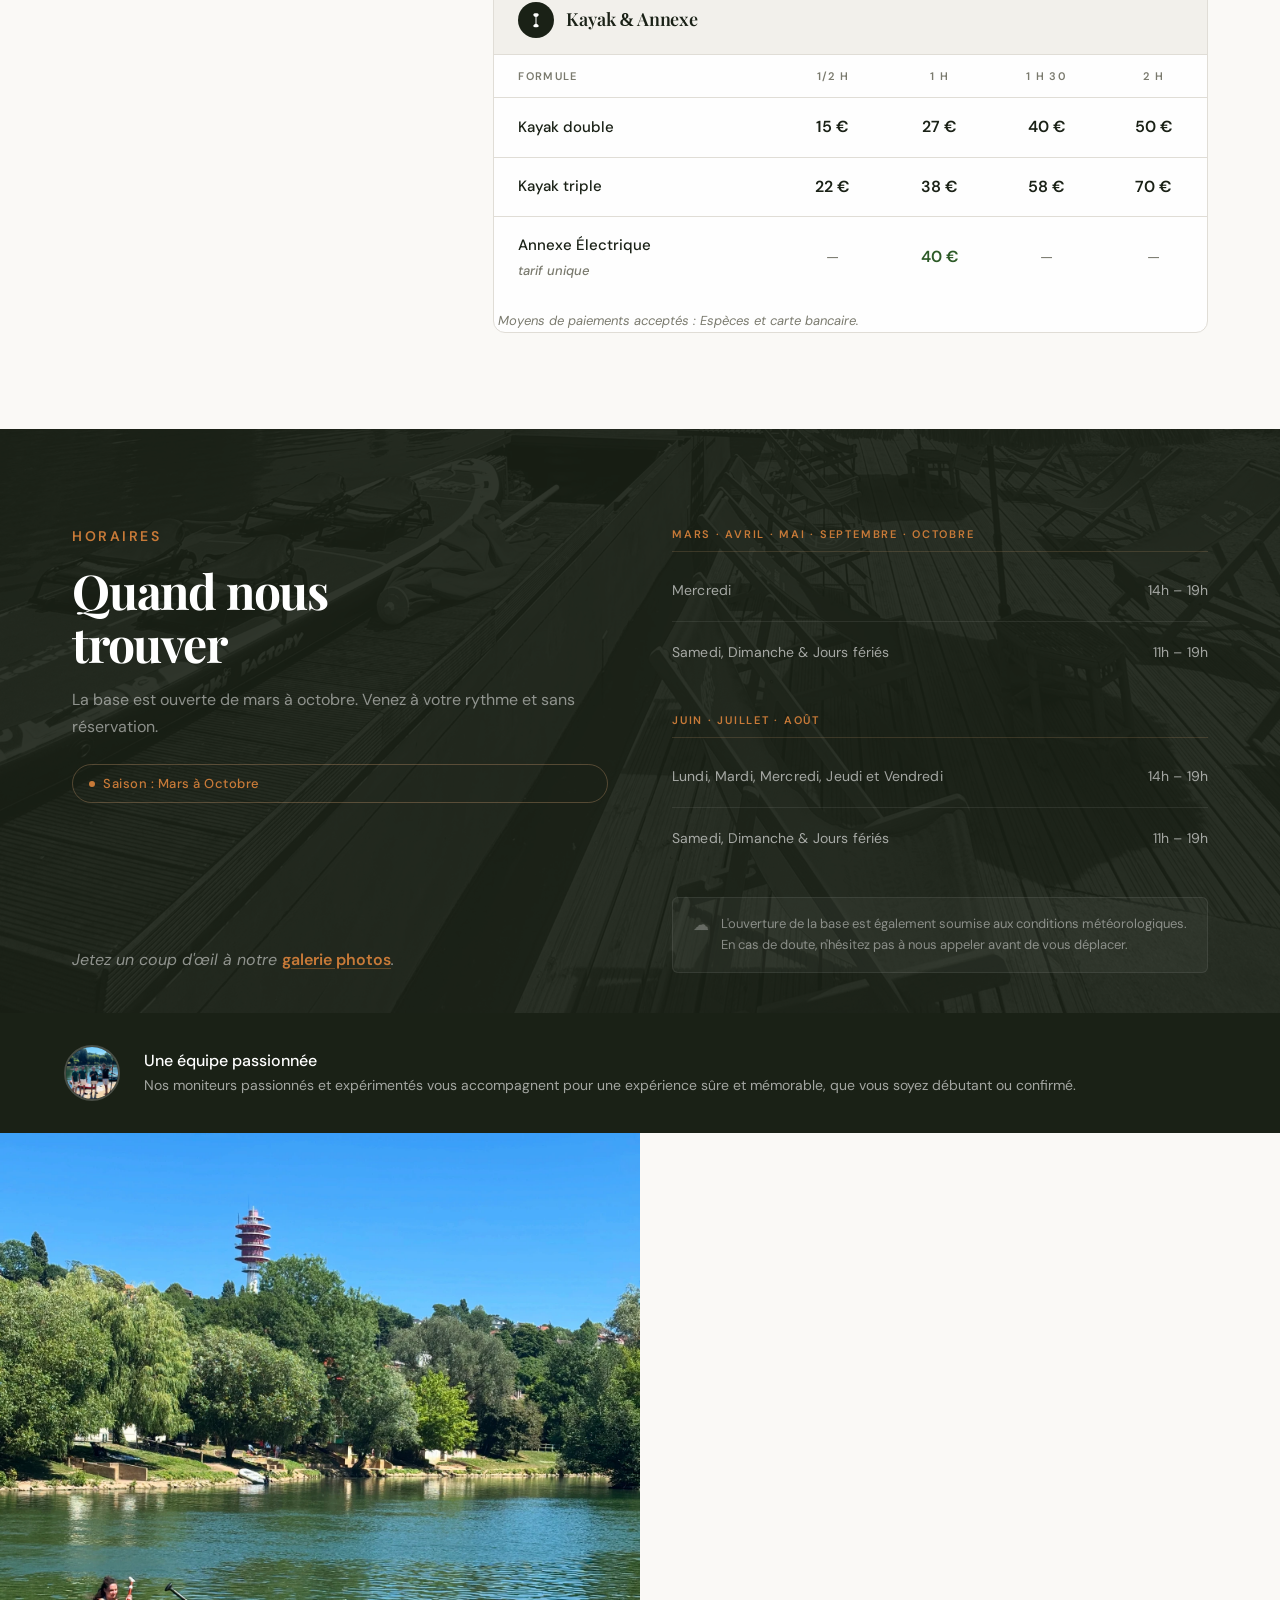
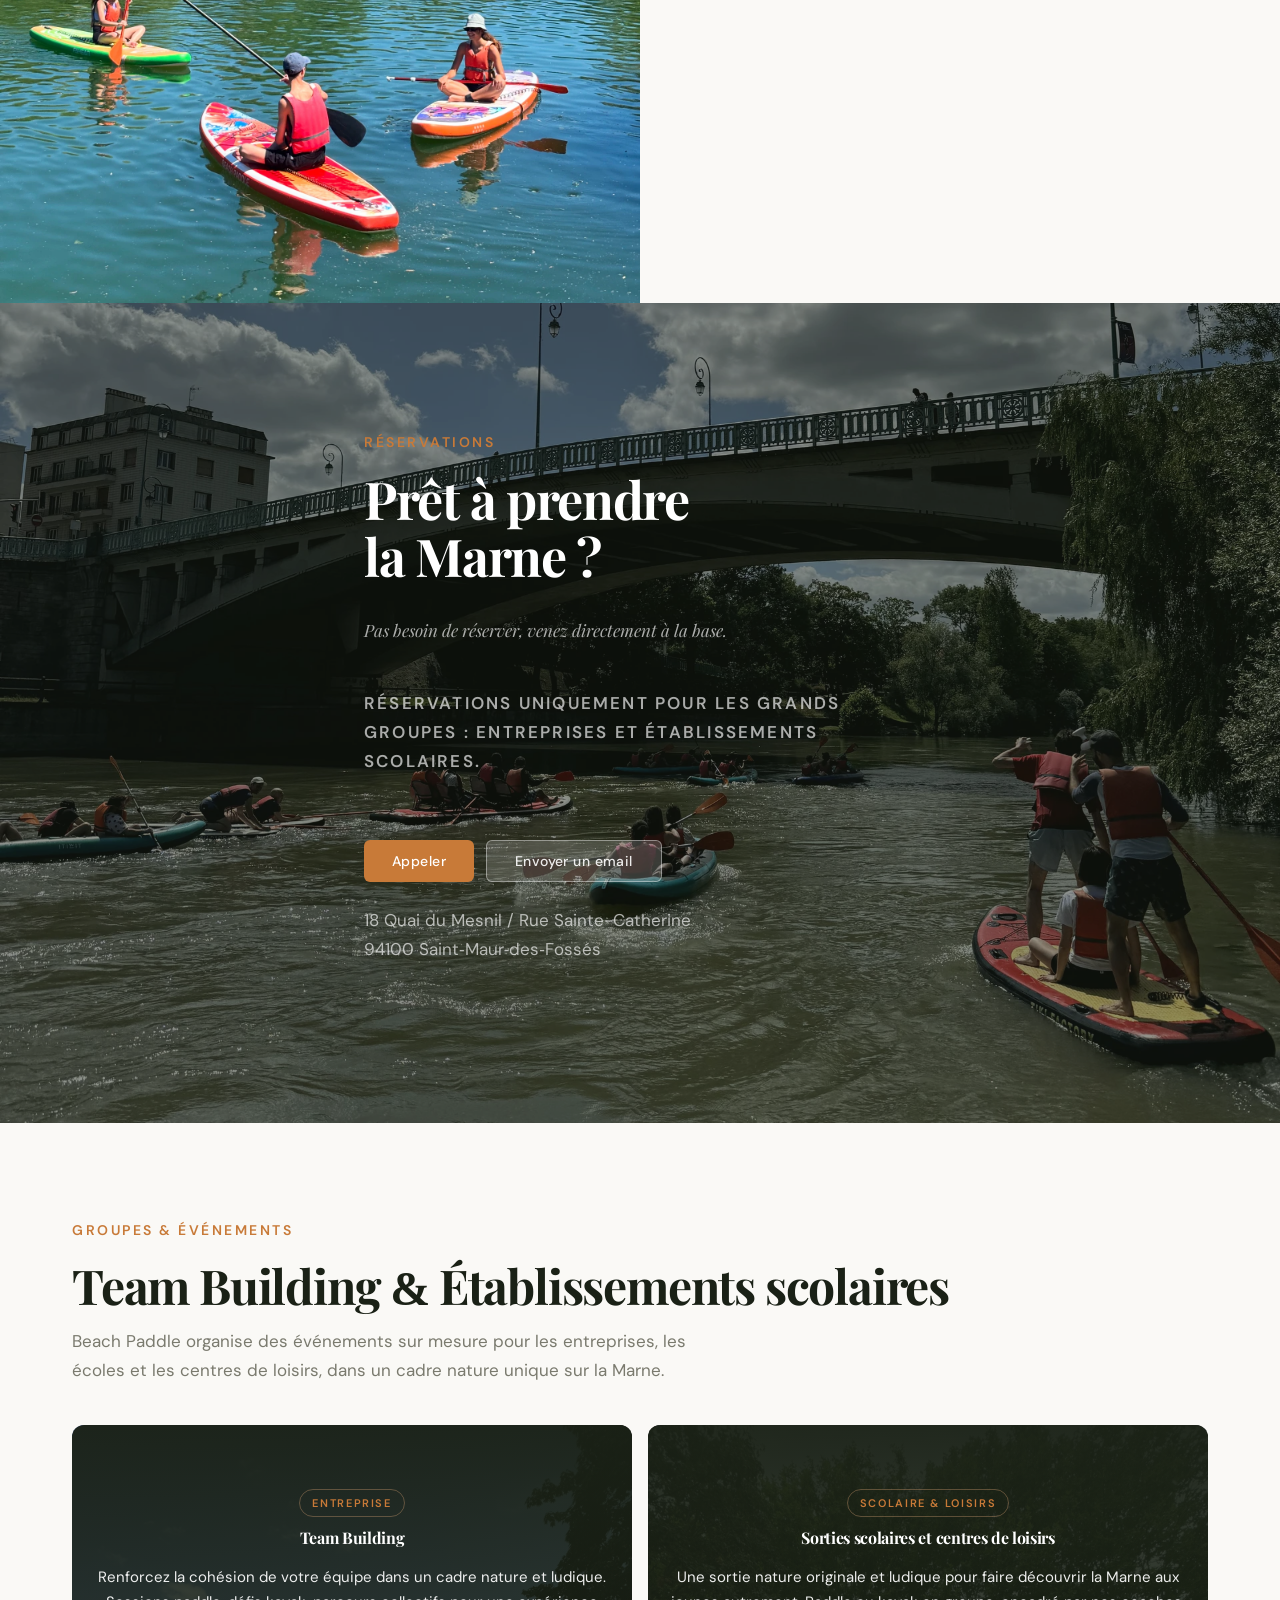
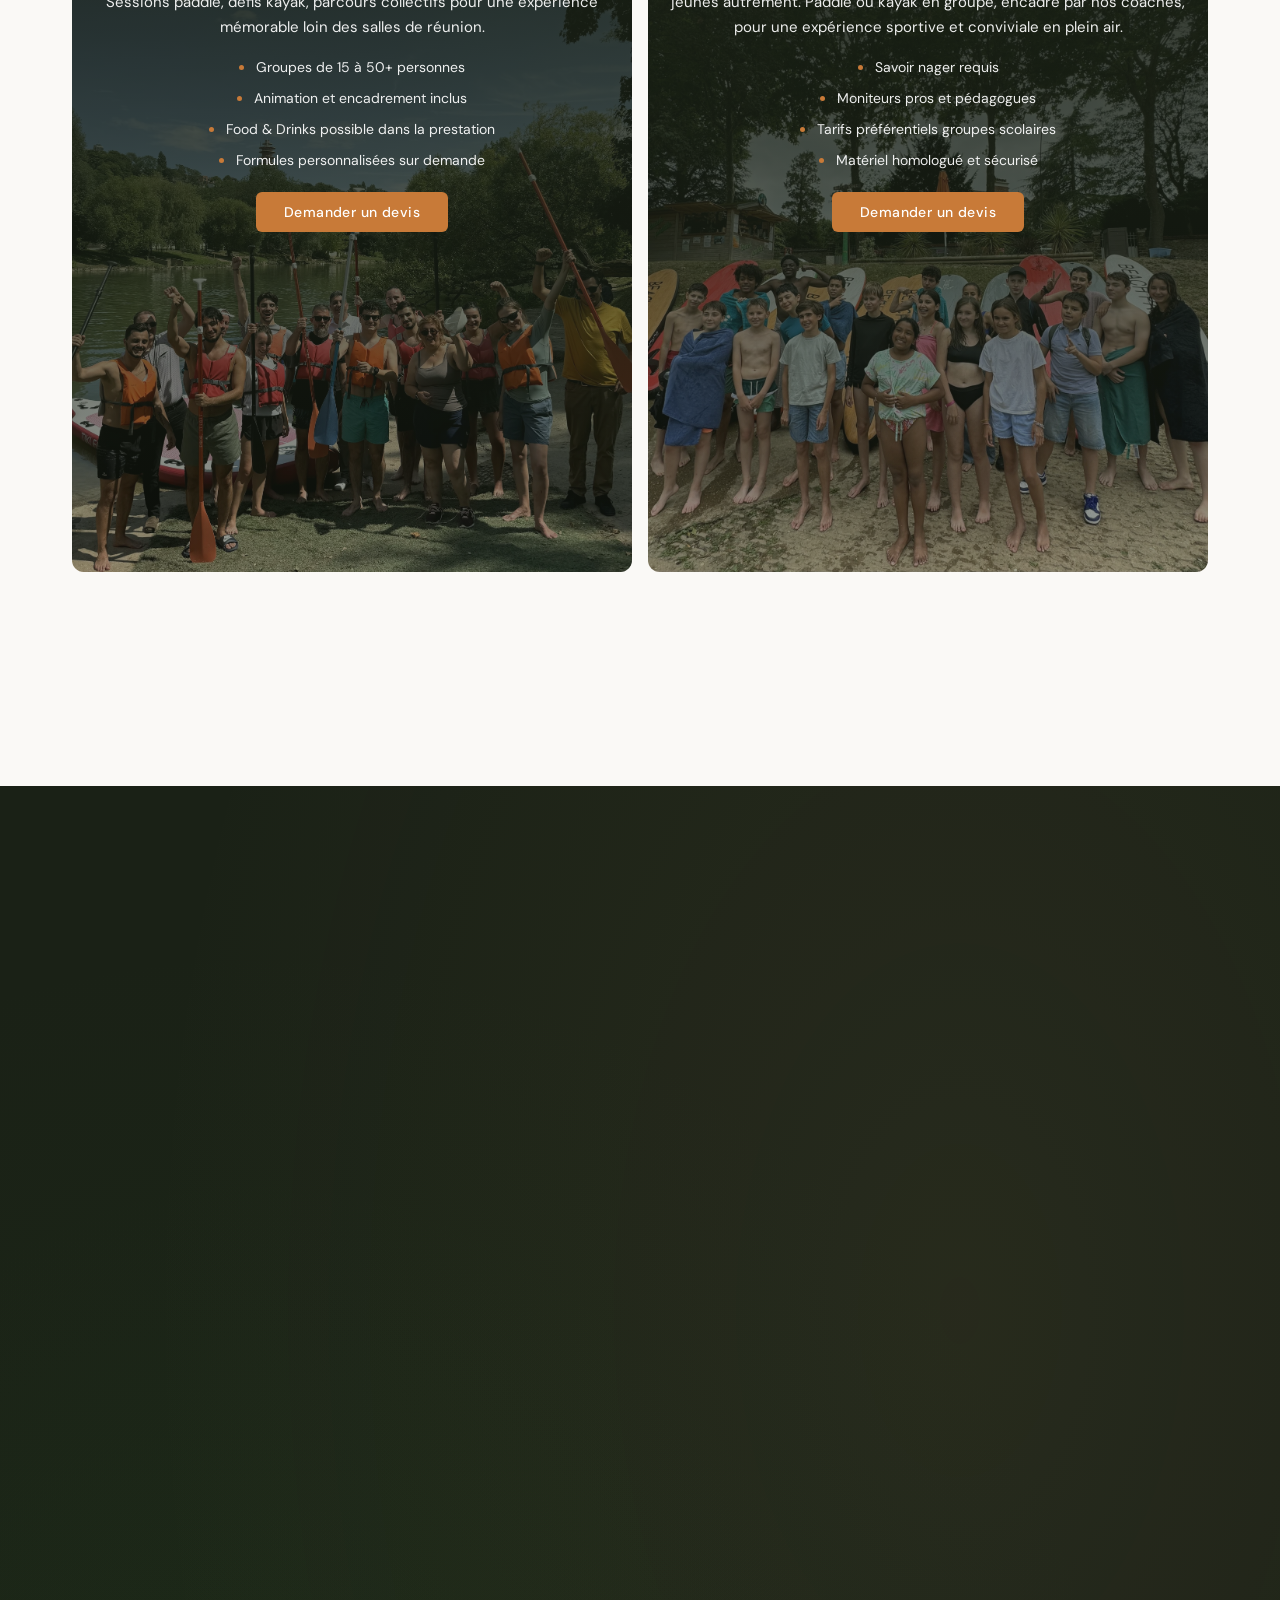
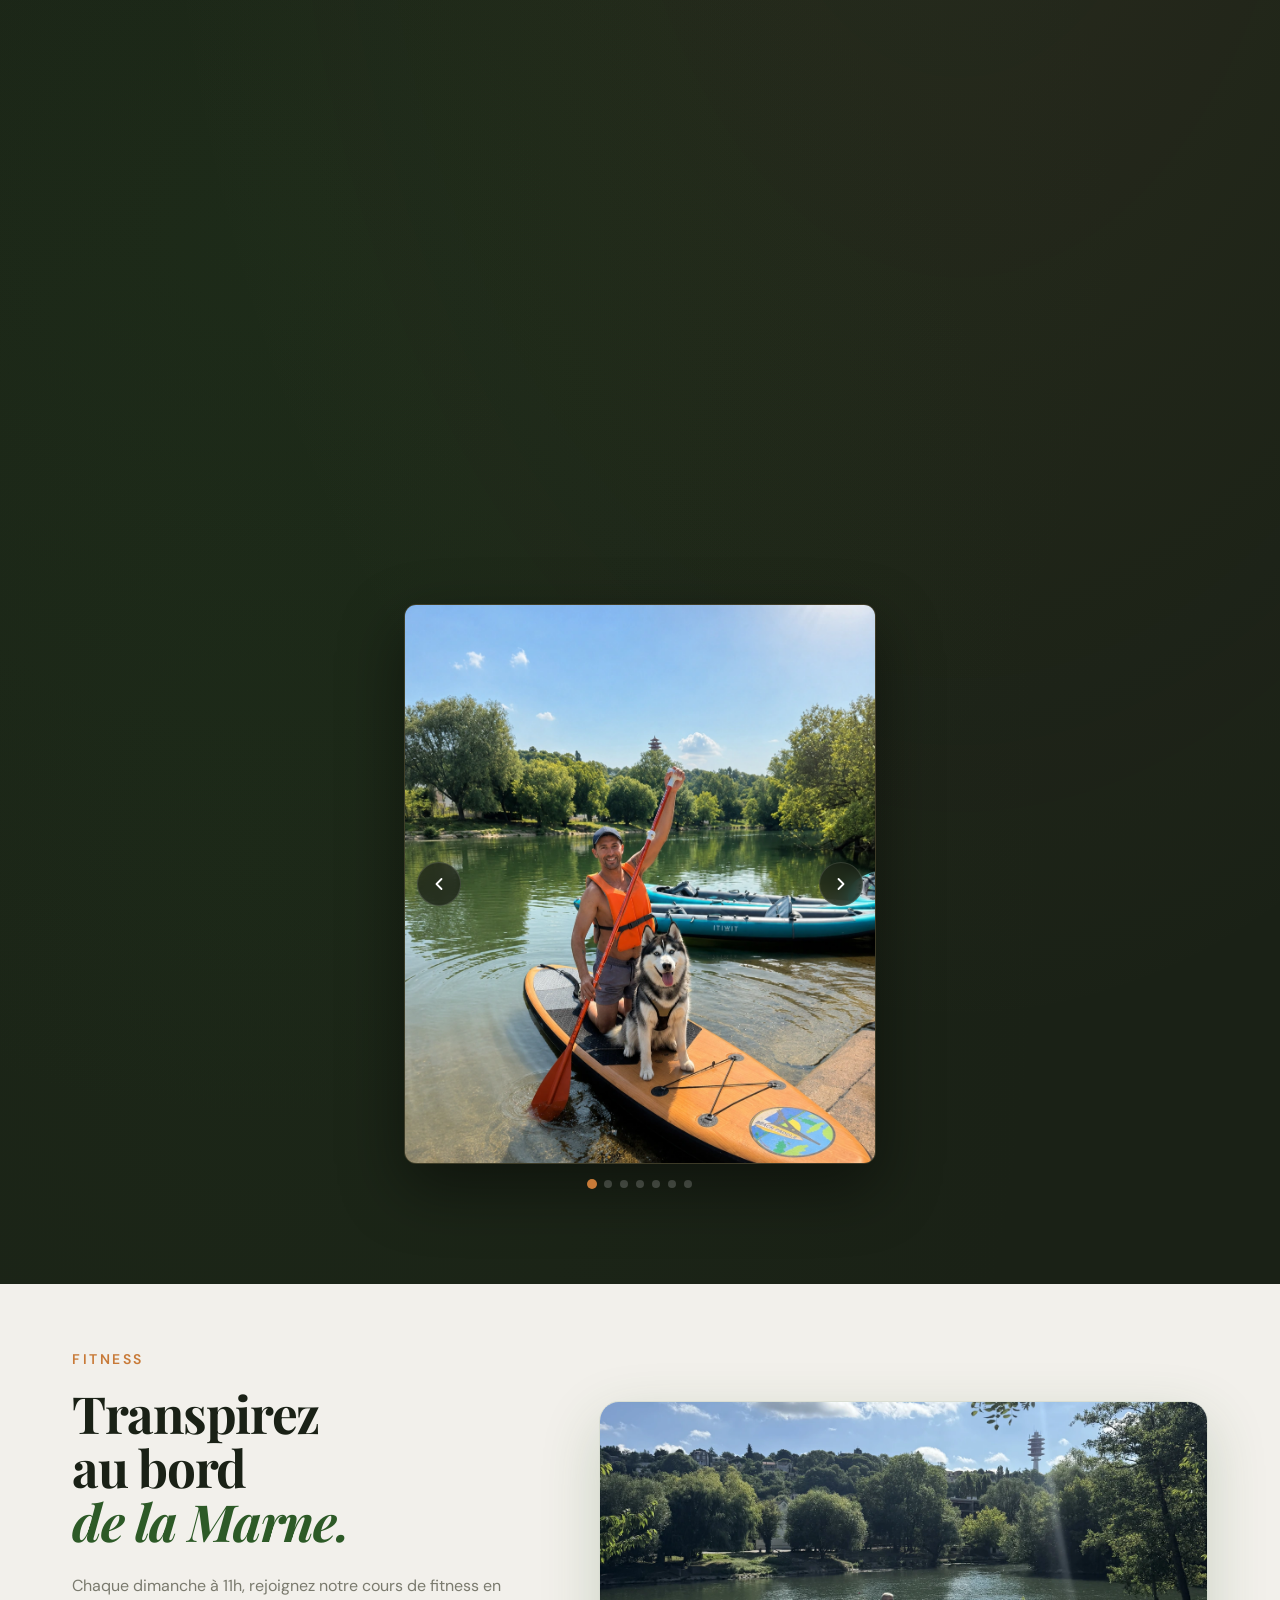
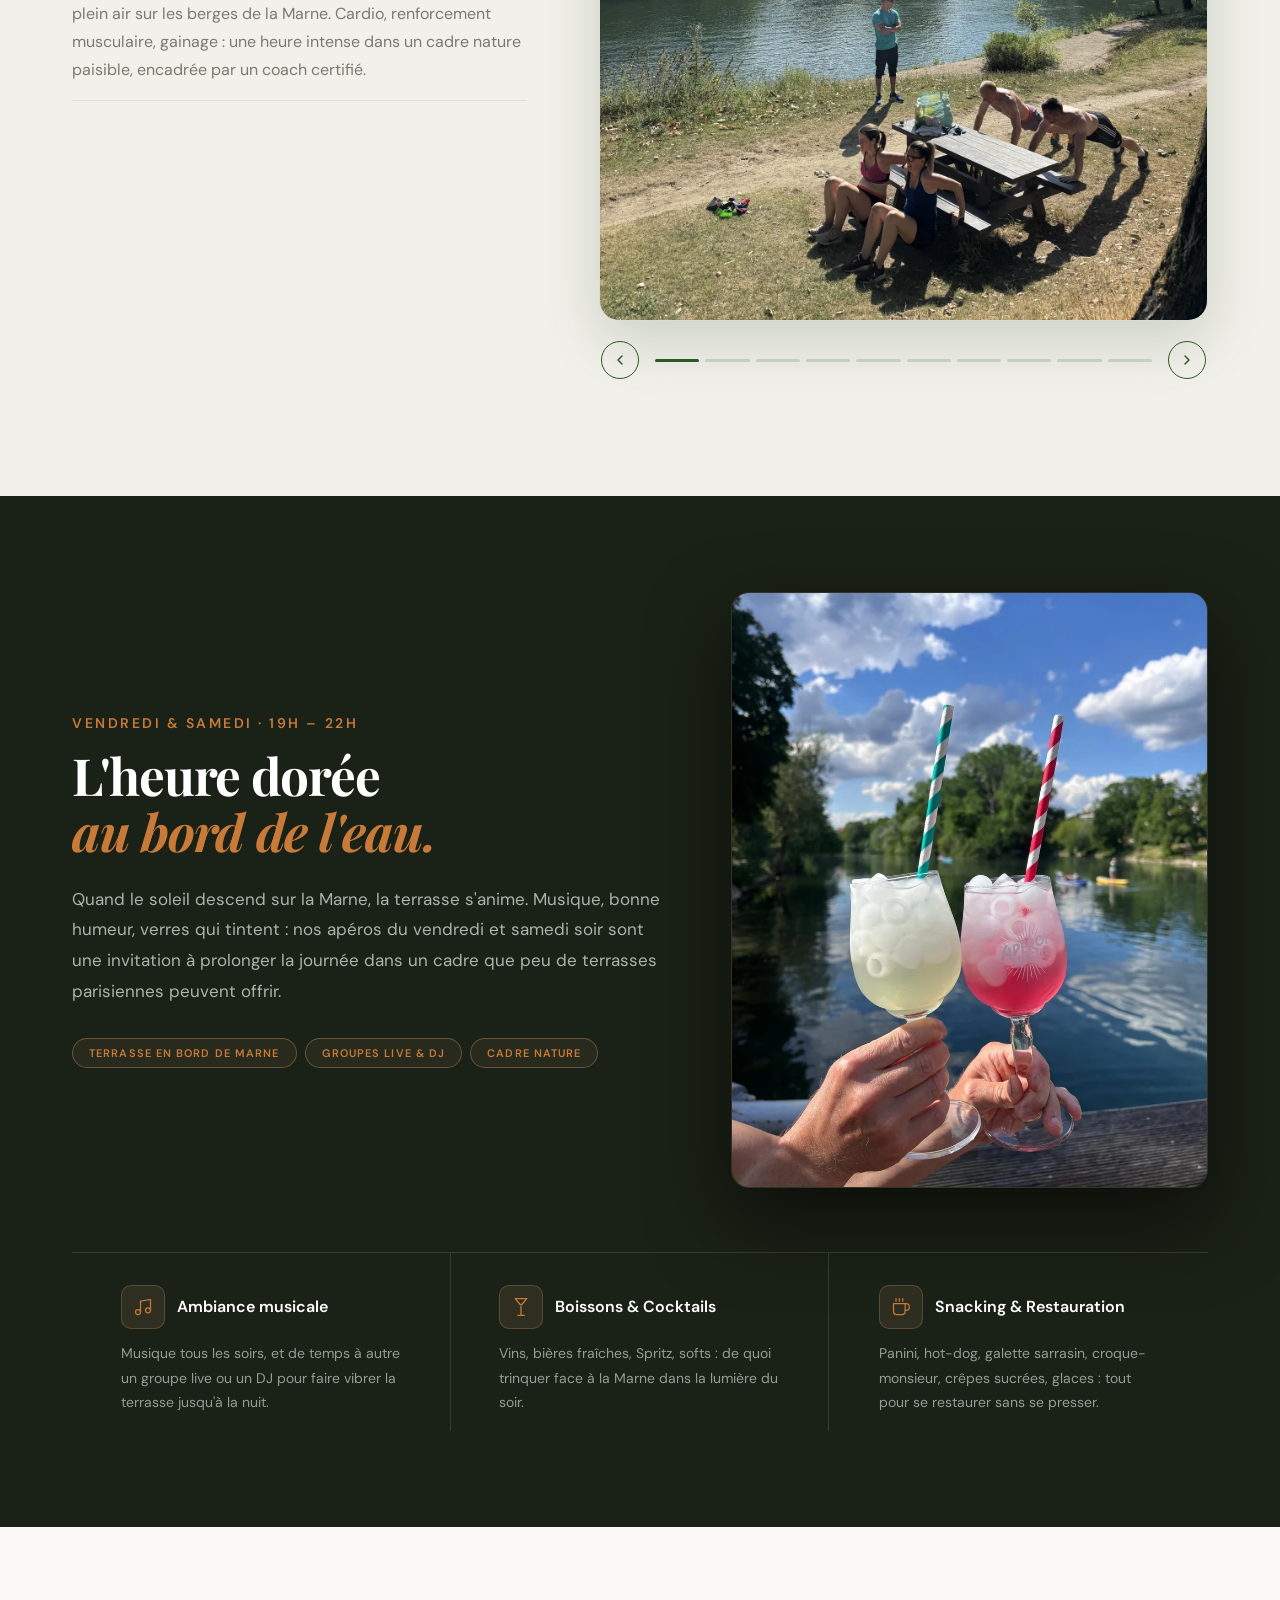
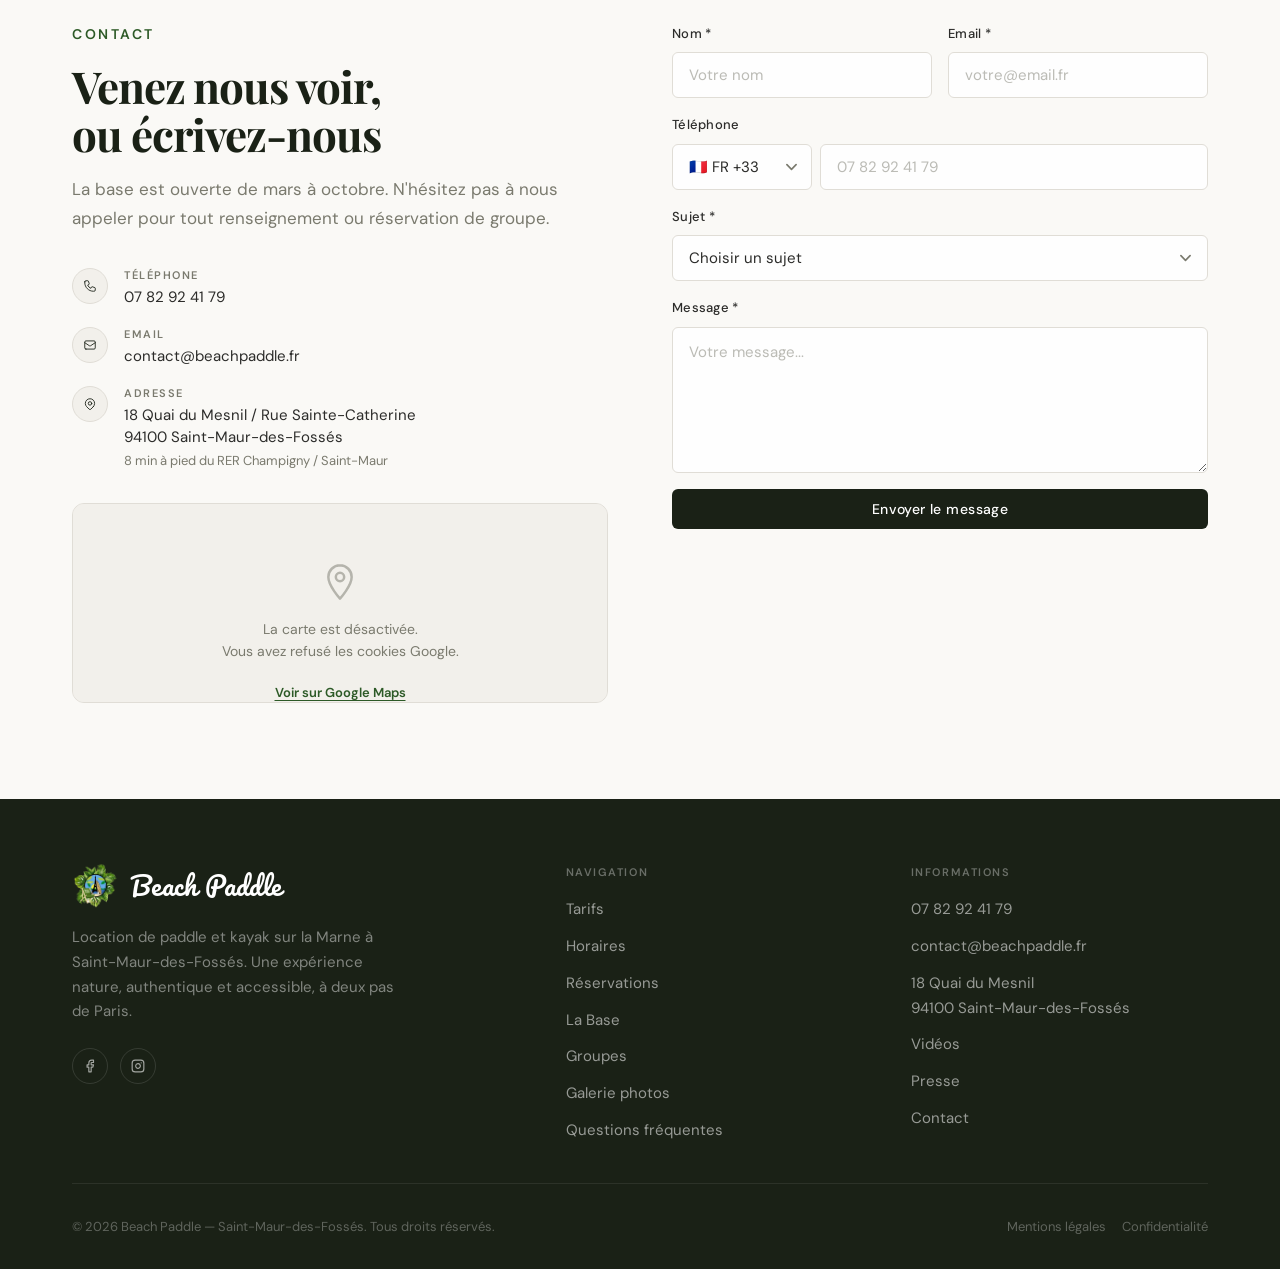
==== commit 0a0f00d4: "fix(canipaddle): report événement du 13 juin au 20 juin 2026 Co-Authored-By: Claude Sonnet 4.6 <nore" ====
--- a/index.html
+++ b/index.html
@@ -274,7 +274,7 @@
         "name": "Peut-on venir avec son chien ?",
         "acceptedAnswer": {
           "@type": "Answer",
-          "text": "Oui, c'est une nouveauté 2026 : Beach Paddle lance officiellement le Canipaddle en Île-de-France. Deux formats : une Balade Confirmés (10h30, 5 binômes max, 50 € par binôme) pour ceux qui ont déjà pratiqué, et une Initiation Débutants (12h30, zéro prérequis, 35 € par binôme). Les deux sessions ont lieu le 13 juin 2026 à Saint-Maur-des-Fossés, encadrées par un éducateur canin certifié de l'association La Fibre Canine."
+          "text": "Oui, c'est une nouveauté 2026 : Beach Paddle lance officiellement le Canipaddle en Île-de-France. Deux formats : une Balade Confirmés (10h30, 5 binômes max, 50 € par binôme) pour ceux qui ont déjà pratiqué, et une Initiation Débutants (12h30, zéro prérequis, 35 € par binôme). Les deux sessions ont lieu le 20 juin 2026 à Saint-Maur-des-Fossés, encadrées par un éducateur canin certifié de l'association La Fibre Canine."
         }
       },
       {
@@ -319,8 +319,8 @@
     "@type": "Event",
     "name": "Canipaddle Balade Confirmés — Beach Paddle",
     "description": "Balade canipaddle de 1h30 sur la Marne à Saint-Maur-des-Fossés. Groupe intimiste de 5 binômes, exploration des îles de la Marne, encadrée par un éducateur canin certifié de l'association La Fibre Canine.",
-    "startDate": "2026-06-13T10:30:00+02:00",
-    "endDate": "2026-06-13T12:00:00+02:00",
+    "startDate": "2026-06-20T10:30:00+02:00",
+    "endDate": "2026-06-20T12:00:00+02:00",
     "eventStatus": "https://schema.org/EventScheduled",
     "eventAttendanceMode": "https://schema.org/OfflineEventAttendanceMode",
     "location": {
@@ -360,8 +360,8 @@
     "@type": "Event",
     "name": "Canipaddle Initiation Débutants — Beach Paddle",
     "description": "Initiation canipaddle de 1h30 sur la Marne à Saint-Maur-des-Fossés. Zéro prérequis, mise à l'eau progressive, rotations de 10 minutes sur l'eau. Encadrée par un éducateur canin certifié de l'association La Fibre Canine.",
-    "startDate": "2026-06-13T12:30:00+02:00",
-    "endDate": "2026-06-13T14:00:00+02:00",
+    "startDate": "2026-06-20T12:30:00+02:00",
+    "endDate": "2026-06-20T14:00:00+02:00",
     "eventStatus": "https://schema.org/EventScheduled",
     "eventAttendanceMode": "https://schema.org/OfflineEventAttendanceMode",
     "location": {
@@ -961,7 +961,7 @@
       <!-- TITRE ÉVÉNEMENT — mettre à jour la date ici -->
       <div class="cpd-event-title reveal">
         <h3 class="cpd-event-heading">Prochain événement</h3>
-        <p class="cpd-event-date" data-session-date="2026-06-13">Samedi 13 juin 2026</p>
+        <p class="cpd-event-date" data-session-date="2026-06-20">Samedi 20 juin 2026</p>
       </div>
 
       <!-- BLOC 3 — Les deux offres -->
@@ -985,7 +985,7 @@
               </span>
               <span class="cpd-meta-item">
                 <svg viewBox="0 0 16 16" fill="none" stroke="currentColor" stroke-width="1.6" stroke-linecap="round" aria-hidden="true"><rect x="2" y="3" width="12" height="11" rx="1.5"/><line x1="5" y1="1.5" x2="5" y2="4.5"/><line x1="11" y1="1.5" x2="11" y2="4.5"/><line x1="2" y1="7" x2="14" y2="7"/></svg>
-                Sam. 13 juin
+                Sam. 20 juin
               </span>
             </div>
             <span class="cpd-price">35<sup>€</sup> <small>/ binôme</small></span>
@@ -1025,7 +1025,7 @@
               </span>
               <span class="cpd-meta-item">
                 <svg viewBox="0 0 16 16" fill="none" stroke="currentColor" stroke-width="1.6" stroke-linecap="round" aria-hidden="true"><rect x="2" y="3" width="12" height="11" rx="1.5"/><line x1="5" y1="1.5" x2="5" y2="4.5"/><line x1="11" y1="1.5" x2="11" y2="4.5"/><line x1="2" y1="7" x2="14" y2="7"/></svg>
-                Sam. 13 juin
+                Sam. 20 juin
               </span>
             </div>
             <span class="cpd-price">50<sup>€</sup> <small>/ binôme</small></span>
@@ -1976,7 +1976,7 @@
               <span class="faq-icon" aria-hidden="true"><svg viewBox="0 0 24 24" fill="none" stroke="currentColor" stroke-width="1.8" stroke-linecap="round"><line x1="12" y1="5" x2="12" y2="19"/><line x1="5" y1="12" x2="19" y2="12"/></svg></span>
             </button>
             <div class="faq-answer"><div class="faq-answer-inner">
-              <p>Oui, Beach Paddle lance officiellement le <strong>Canipaddle</strong> en Île-de-France&nbsp;! Deux formats le <strong>13 juin 2026</strong> à Saint-Maur : une Balade Confirmés (10h30, 5 binômes, 50&nbsp;€) et une Initiation Débutants (12h30, zéro prérequis, 35&nbsp;€). Sessions encadrées par un éducateur canin certifié de l'association La Fibre Canine. <a href="#paddle-dog">Voir les détails et réserver.</a></p>
+              <p>Oui, Beach Paddle lance officiellement le <strong>Canipaddle</strong> en Île-de-France&nbsp;! Deux formats le <strong>20 juin 2026</strong> à Saint-Maur : une Balade Confirmés (10h30, 5 binômes, 50&nbsp;€) et une Initiation Débutants (12h30, zéro prérequis, 35&nbsp;€). Sessions encadrées par un éducateur canin certifié de l'association La Fibre Canine. <a href="#paddle-dog">Voir les détails et réserver.</a></p>
             </div></div>
           </div>
 
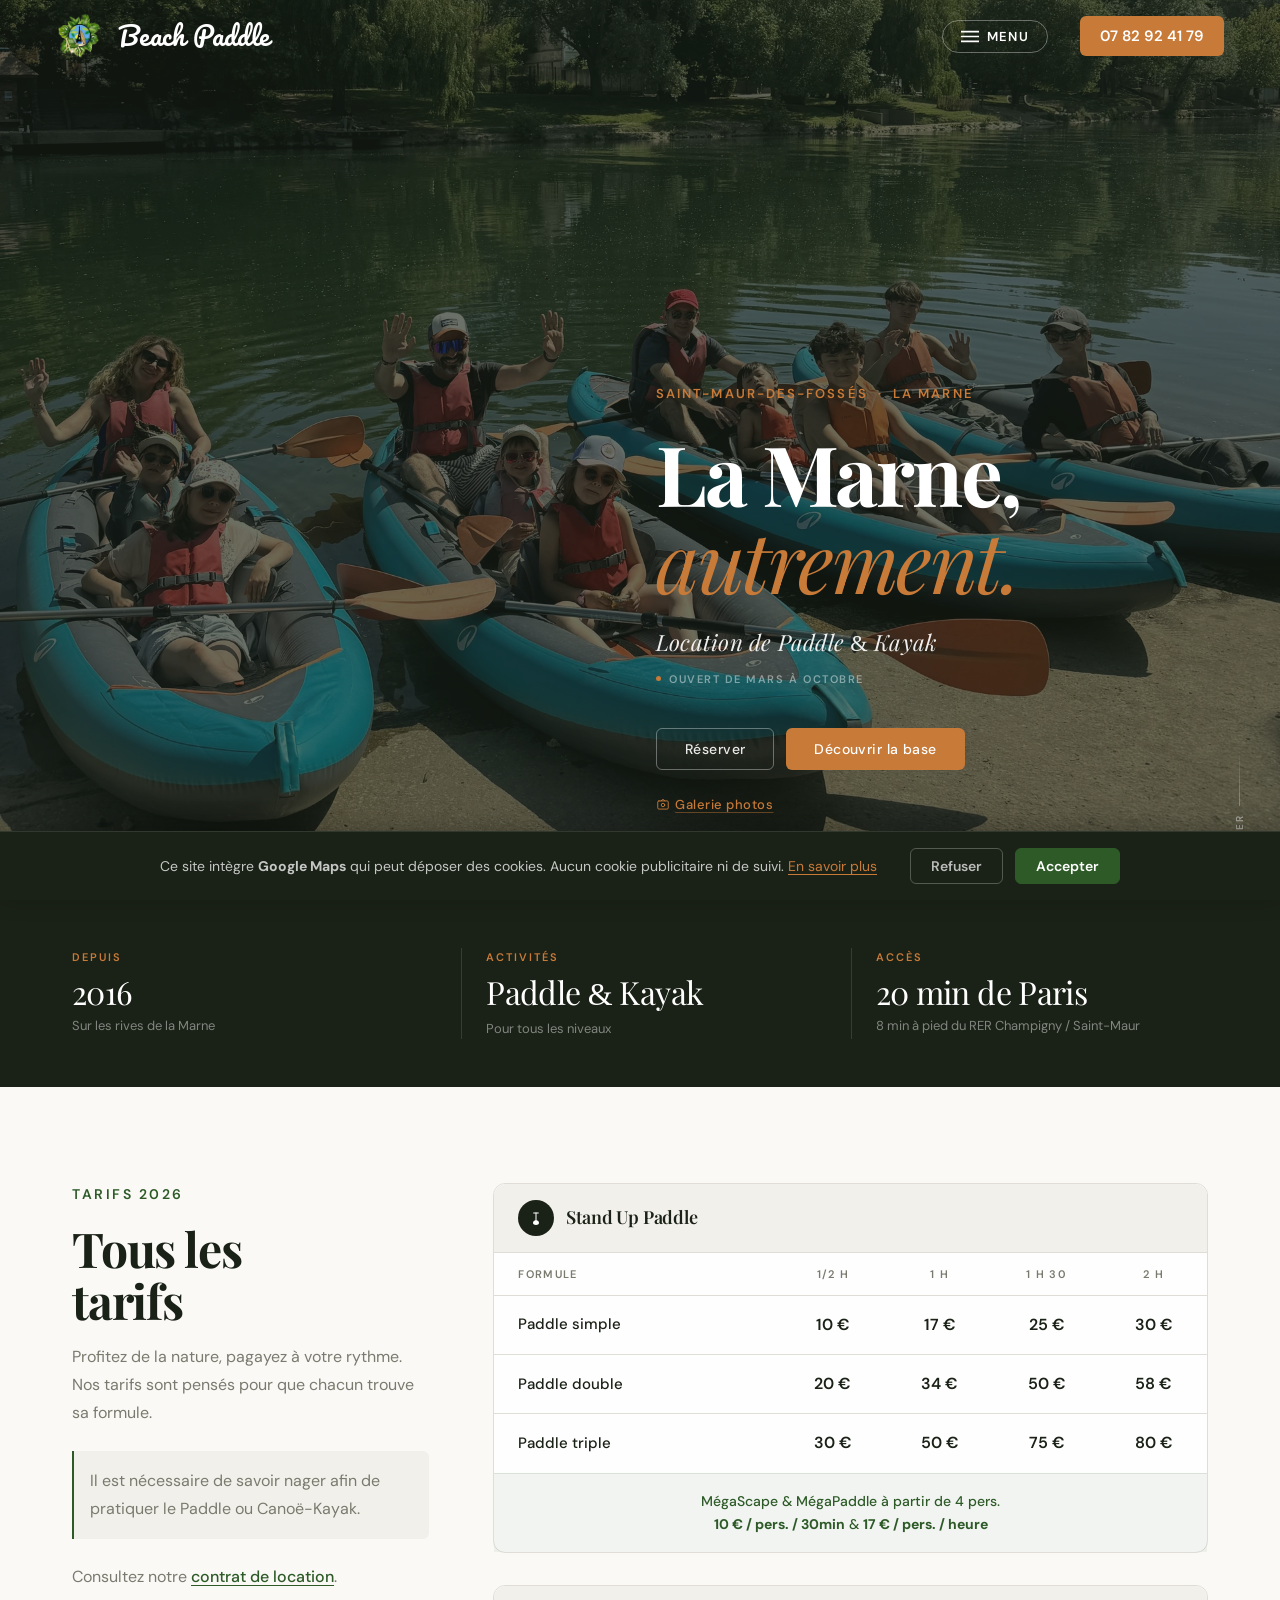
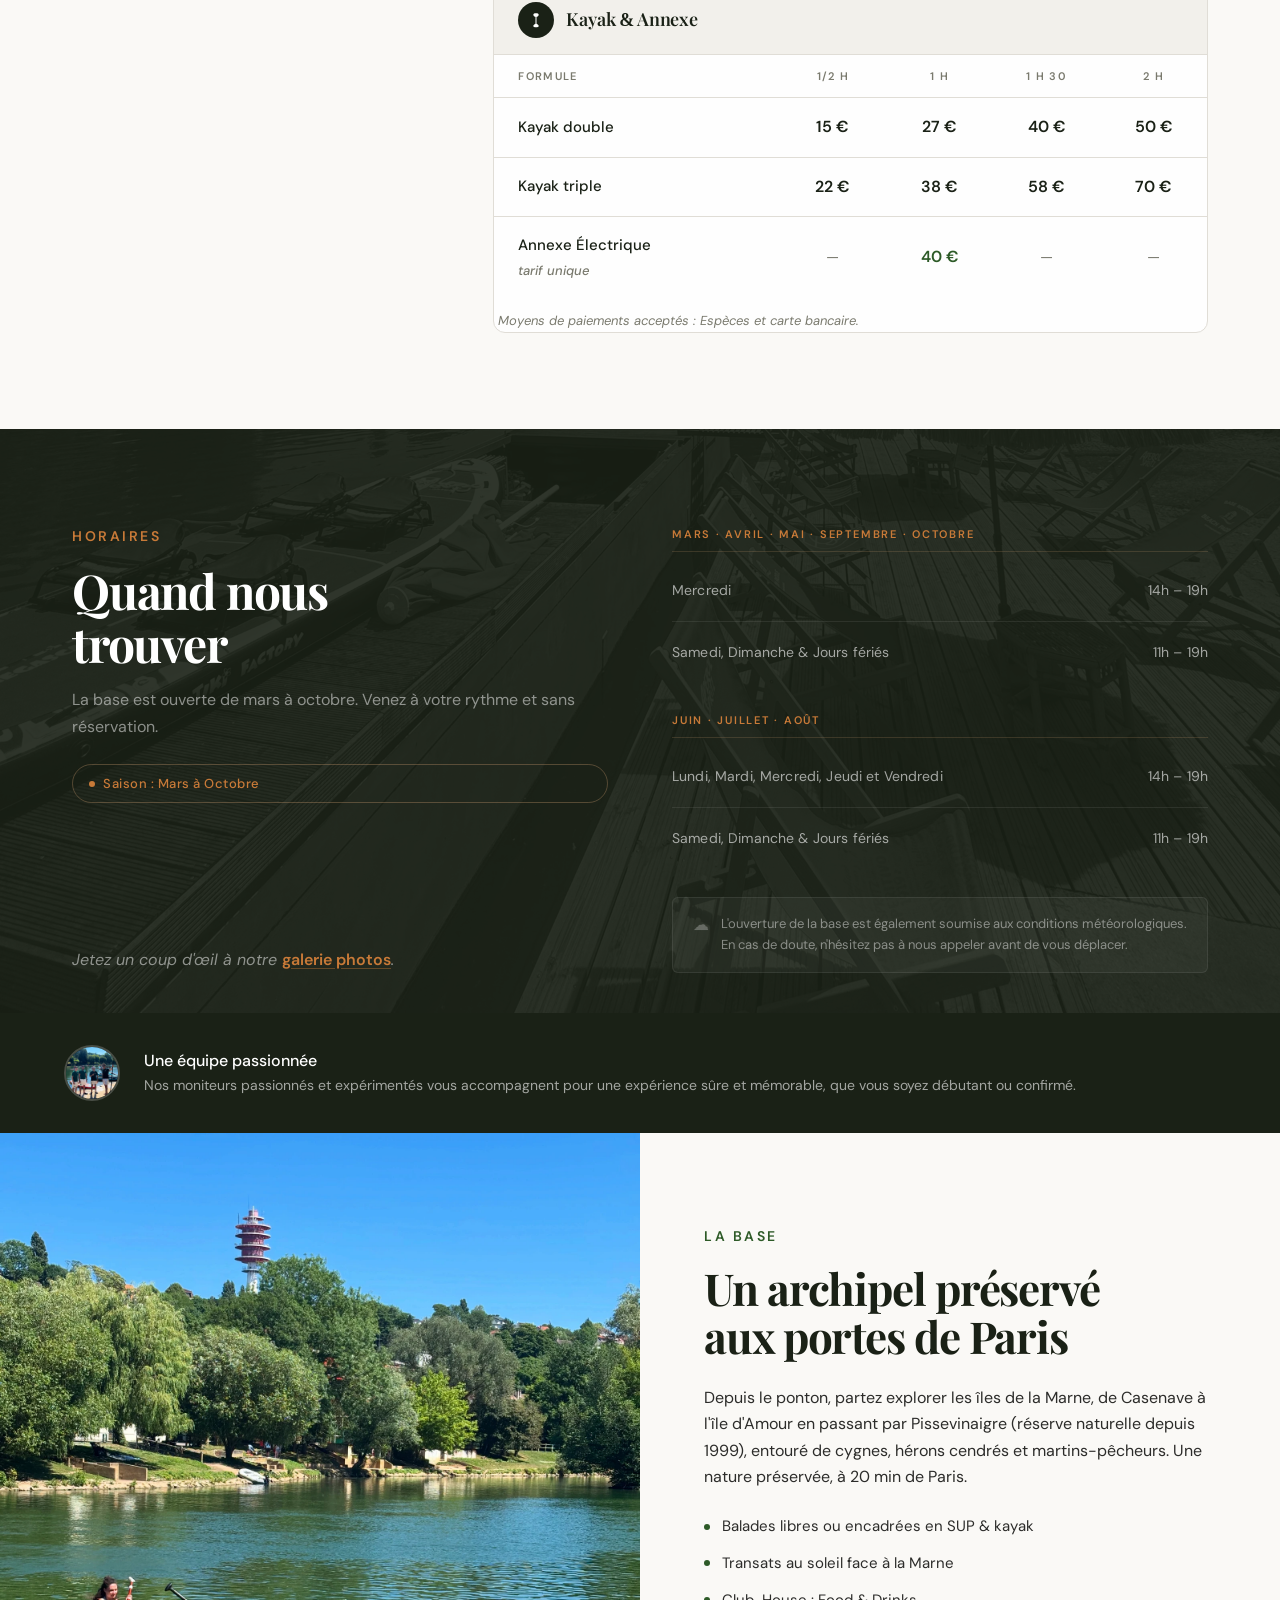
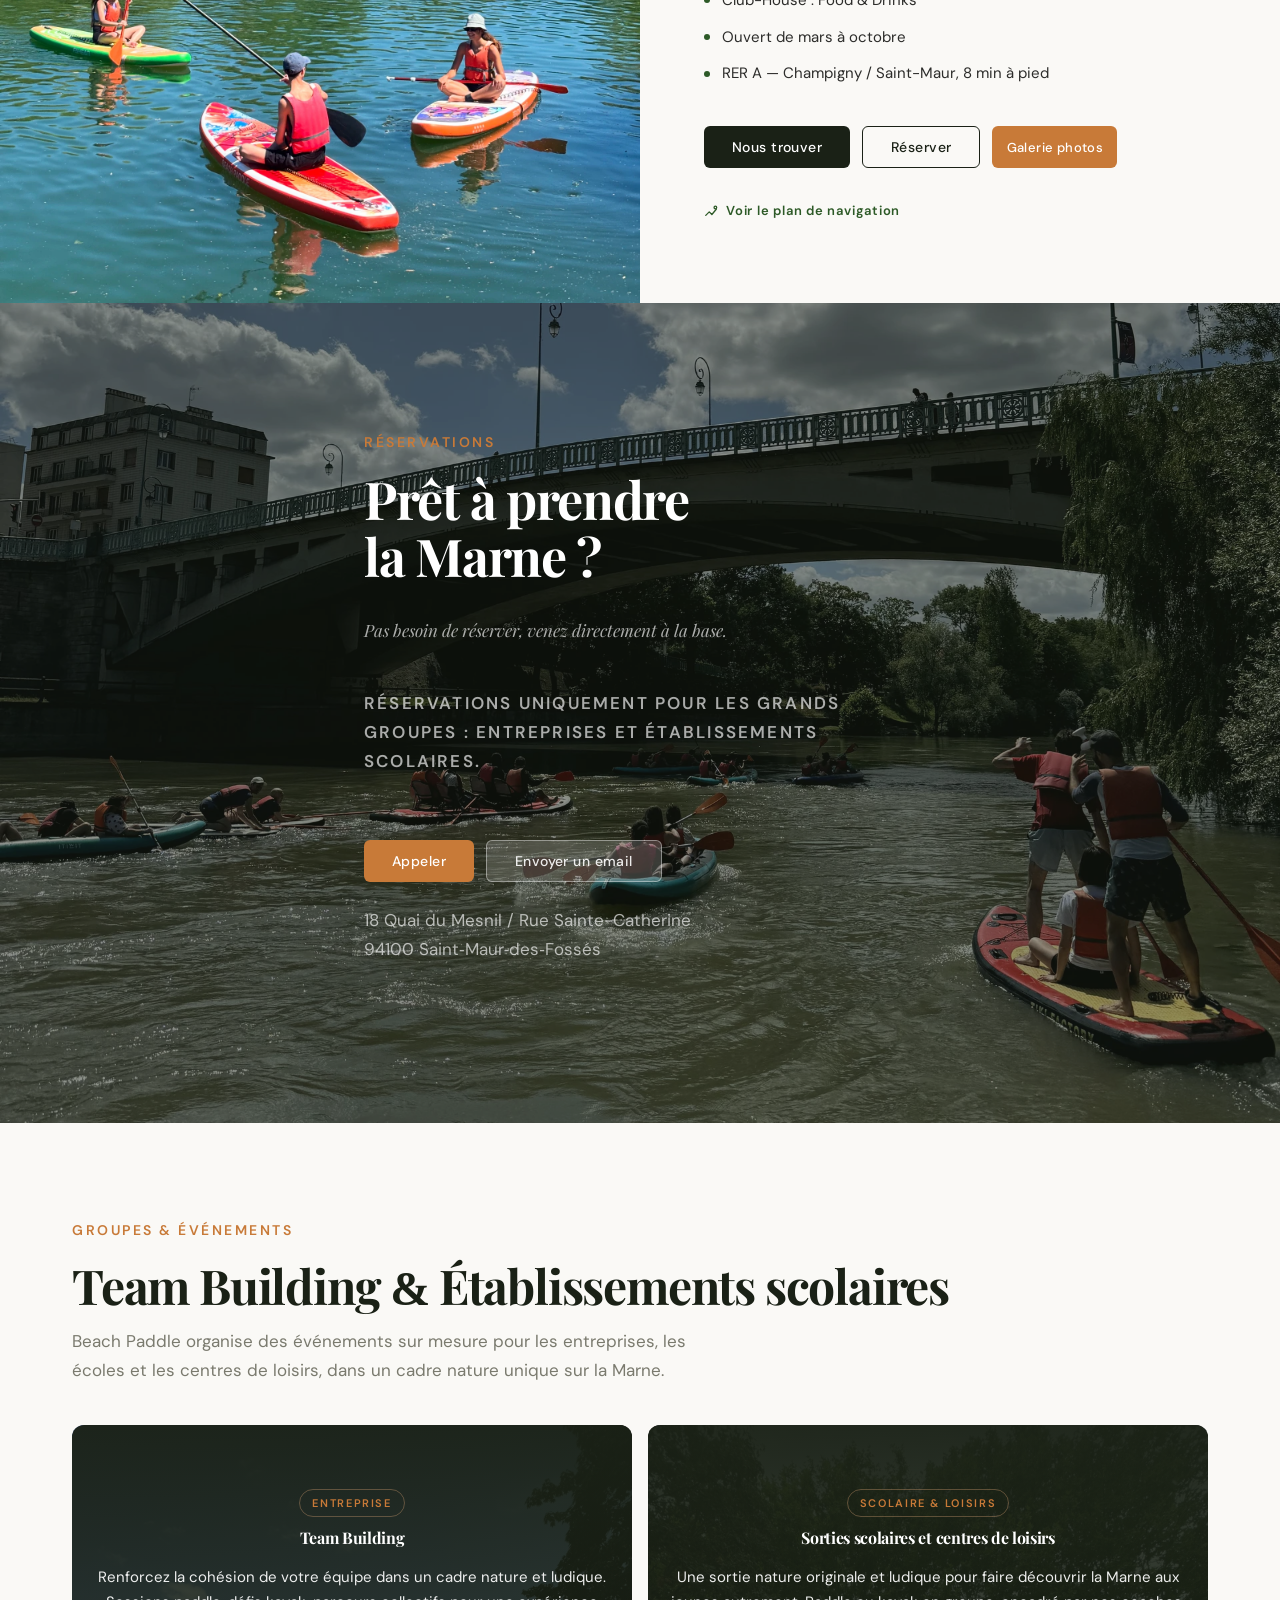
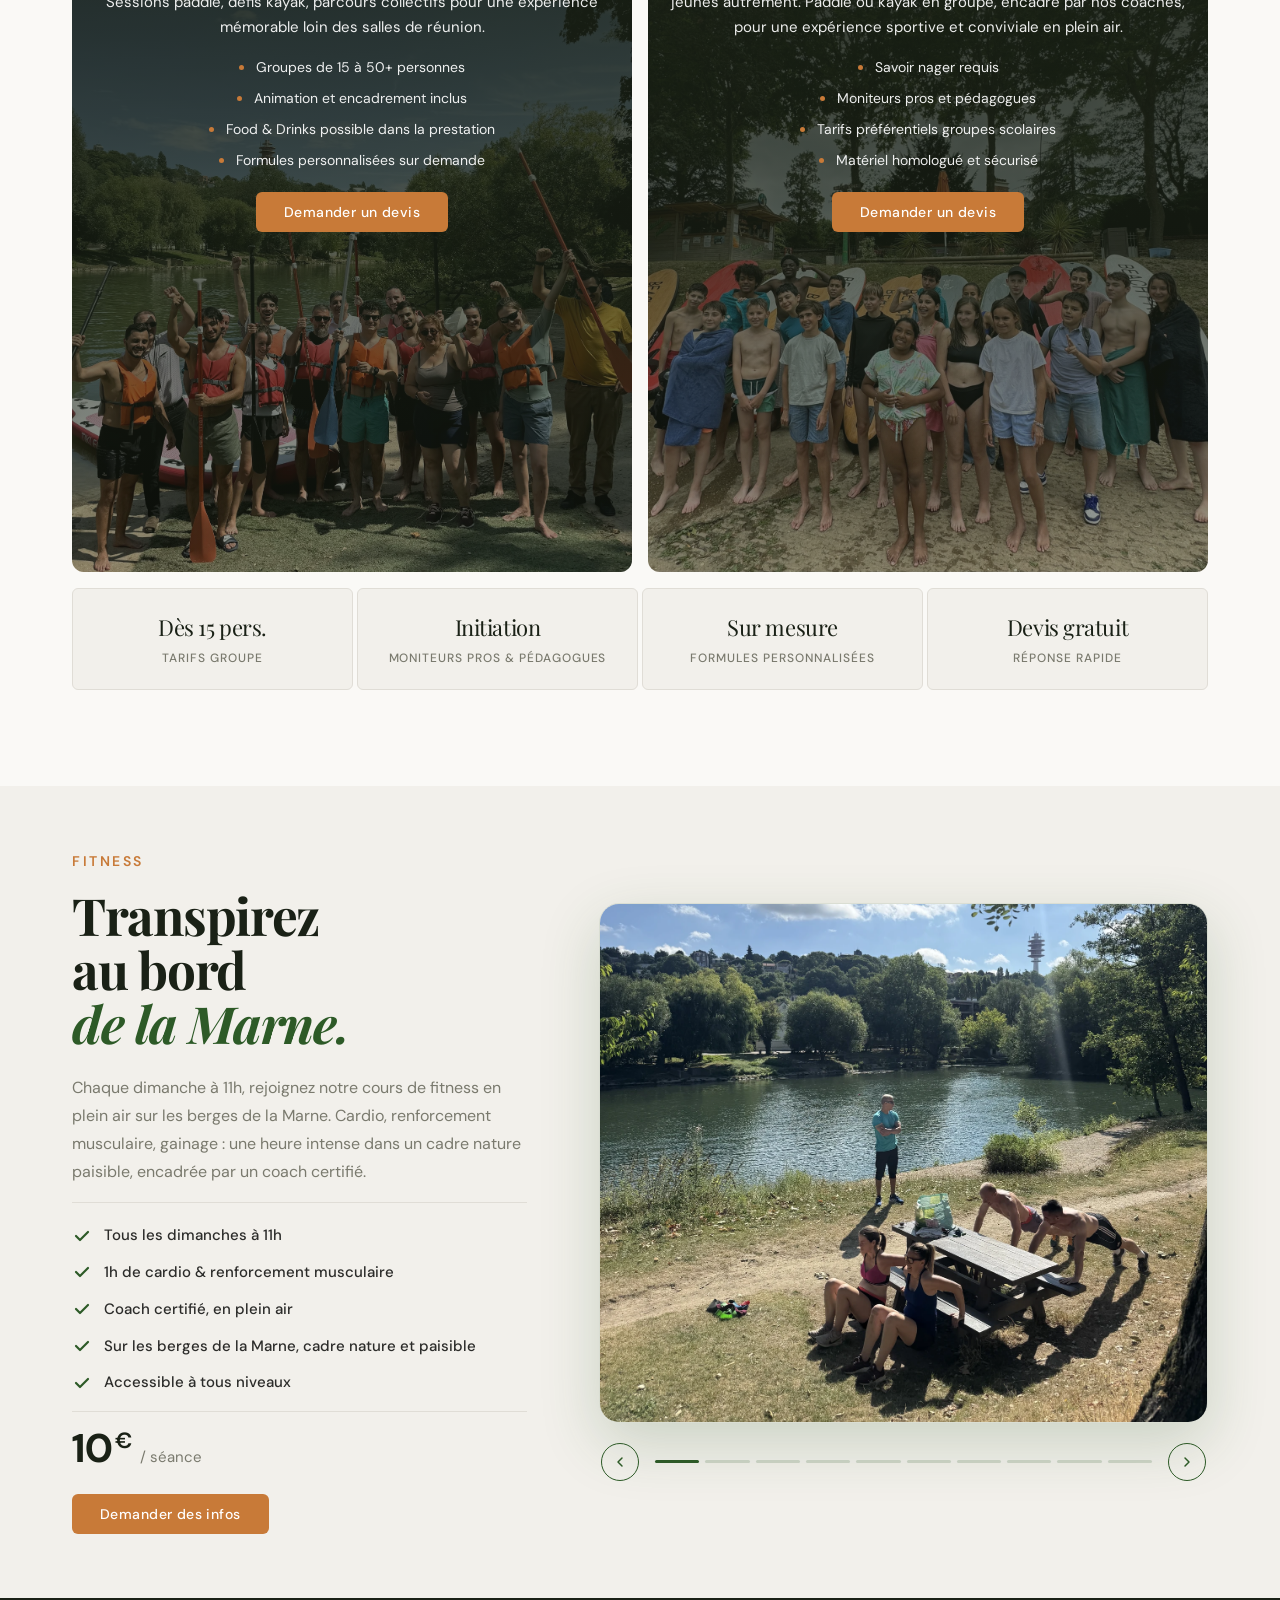
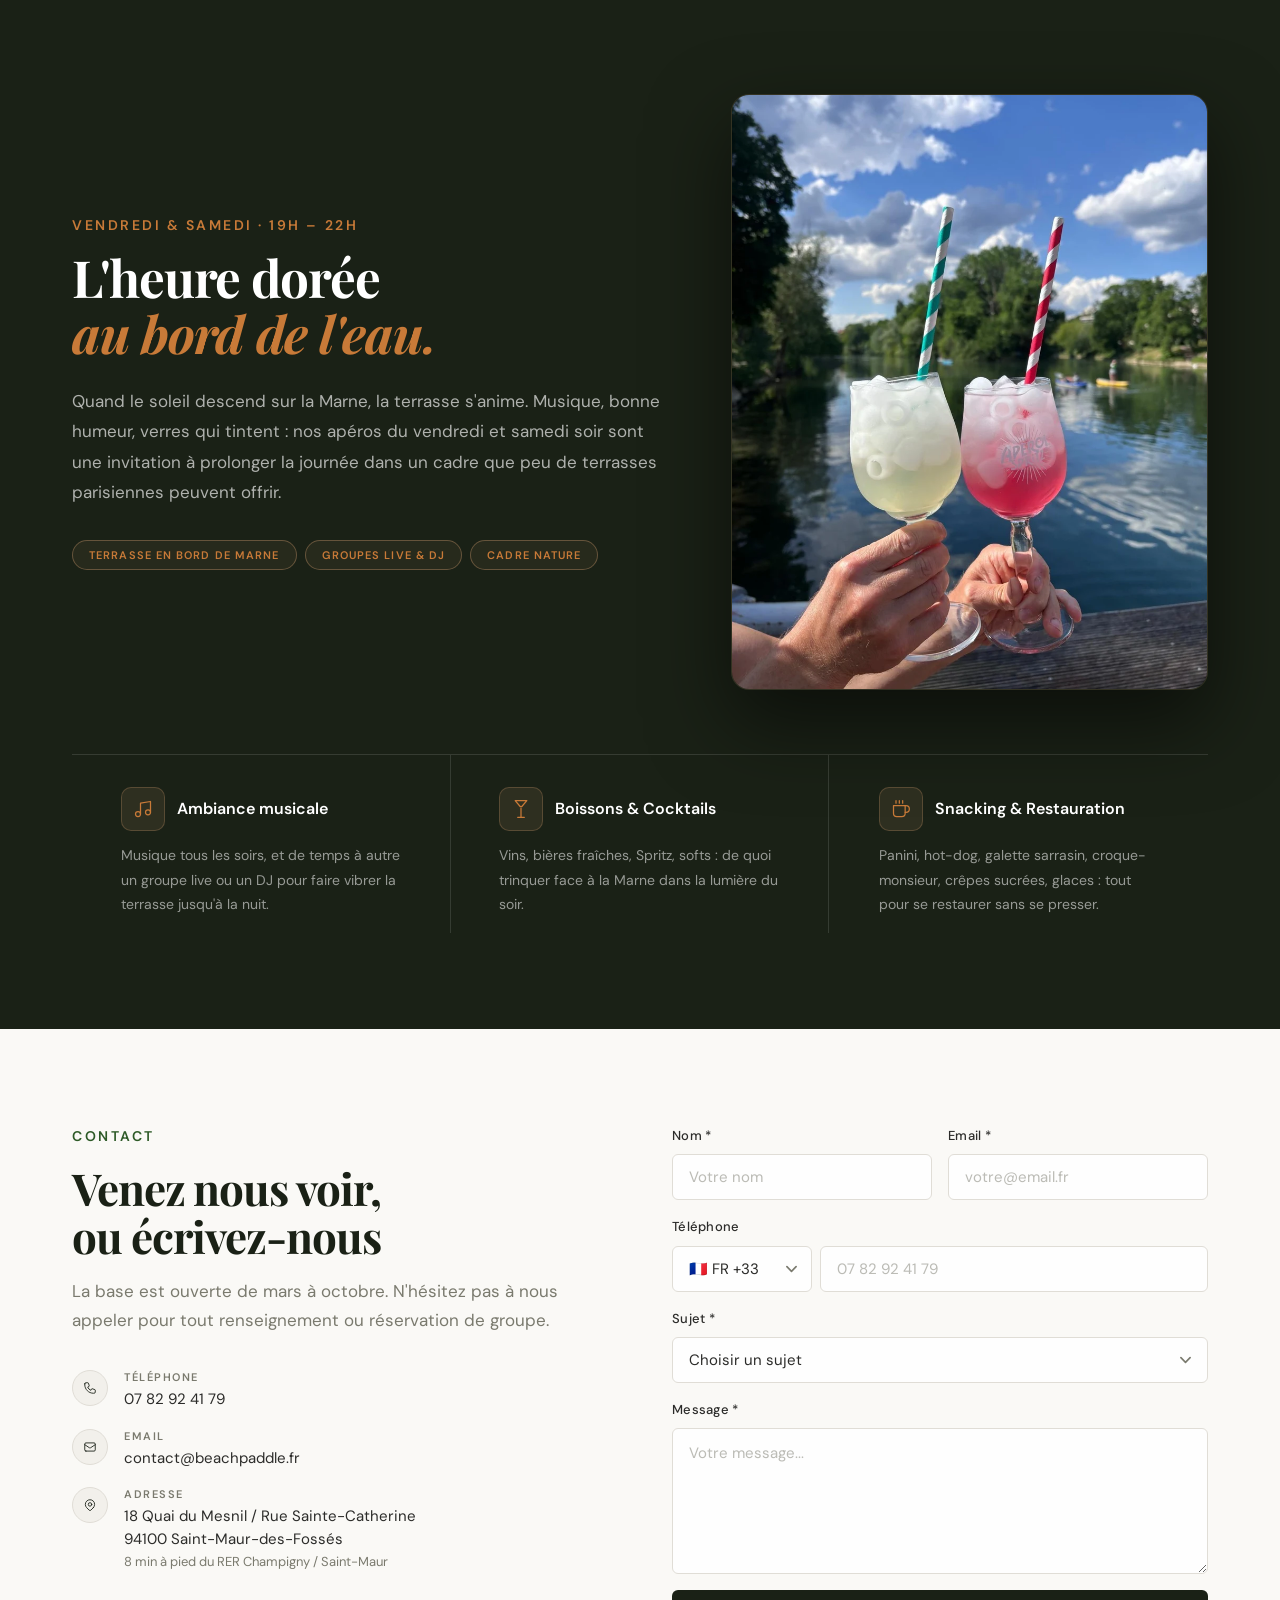
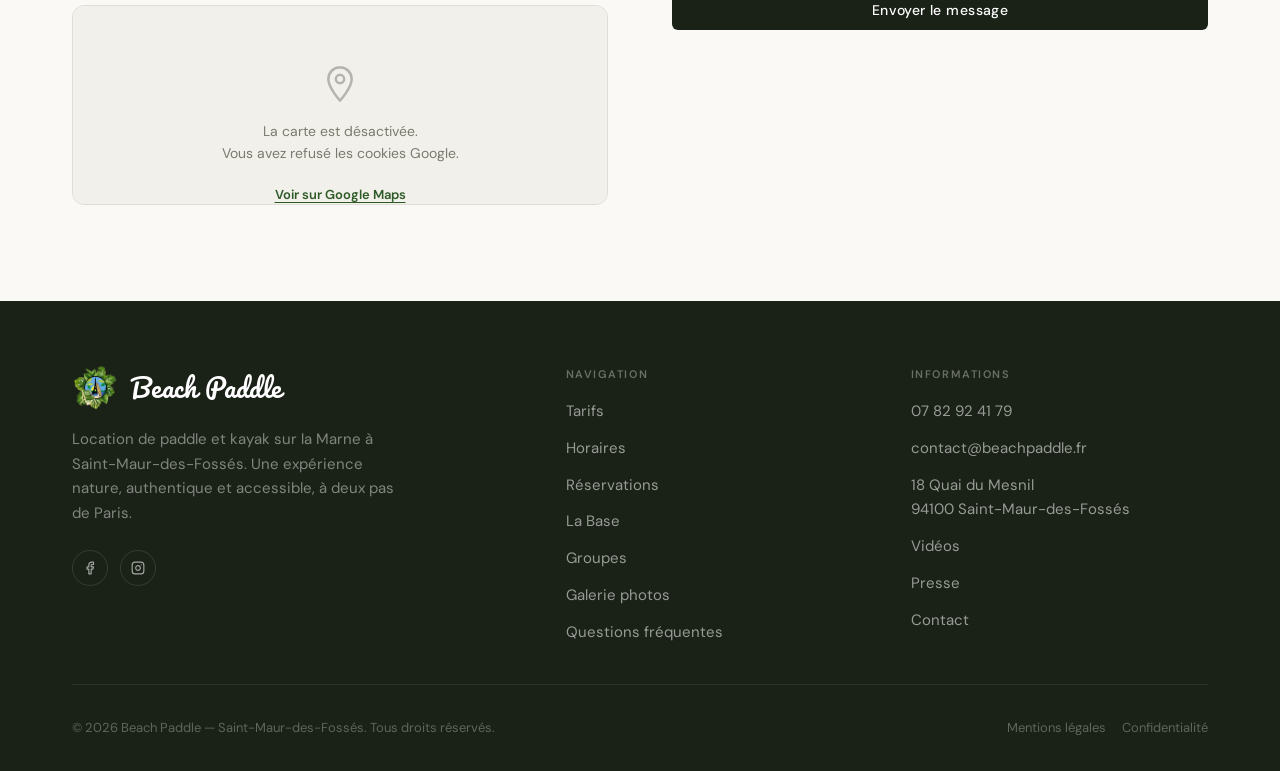
==== commit bdd1cd9a: "feat(canipaddle): mise en stand-by de la section Canipaddle - Section #paddle-dog masquée (hidden + " ====
--- a/index.html
+++ b/index.html
@@ -432,7 +432,7 @@
           <a href="#la-base">La Base</a>
           <a href="#reservations">Réservations</a>
           <a href="#groupes">Groupes</a>
-          <a href="#paddle-dog">Canipaddle <span class="badge-new">Nouveau</span></a>
+          <!-- <a href="#paddle-dog">Canipaddle <span class="badge-new">Nouveau</span></a> -->
           <a href="#fitness">Fitness</a>
           <a href="#apero">Apéro</a>
           <a href="#galerie">Galerie photos</a>
@@ -469,7 +469,7 @@
       <a href="#la-base">La Base</a>
       <a href="#reservations">Réservations</a>
       <a href="#groupes">Groupes</a>
-      <a href="#paddle-dog">Canipaddle <span class="badge-new">Nouveau</span></a>
+      <!-- <a href="#paddle-dog">Canipaddle <span class="badge-new">Nouveau</span></a> -->
       <a href="#fitness">Fitness</a>
       <a href="#apero">Apéro</a>
       <a href="#galerie">Galerie photos</a>
@@ -935,9 +935,11 @@
     </section>
 
     <!-- =============================================
-         CANIPADDLE 2026
+         CANIPADDLE — EN STAND-BY
+         Pour relancer : retirer hidden + style="display:none"
+         sur la balise <section> ci-dessous.
          ============================================= -->
-    <section class="section-paddledog" id="paddle-dog" aria-labelledby="paddledog-title">
+    <section class="section-paddledog" id="paddle-dog" aria-labelledby="paddledog-title" hidden style="display:none">
       <div class="paddledog-overlay" aria-hidden="true"></div>
 
       <!-- BLOC 1 — Badge + Accroche éditoriale -->
@@ -2176,7 +2178,7 @@
                   <option value="" disabled selected>Choisir un sujet</option>
                   <option value="renseignement">Renseignement général</option>
                   <option value="reservation">Réservation de groupe</option>
-                  <option value="paddle-dog">Canipaddle</option>
+                  <!-- <option value="paddle-dog">Canipaddle</option> -->
                   <option value="fitness">Cours de Fitness</option>
                   <option value="tarifs">Tarifs &amp; Formules</option>
                   <option value="autre">Autre</option>
